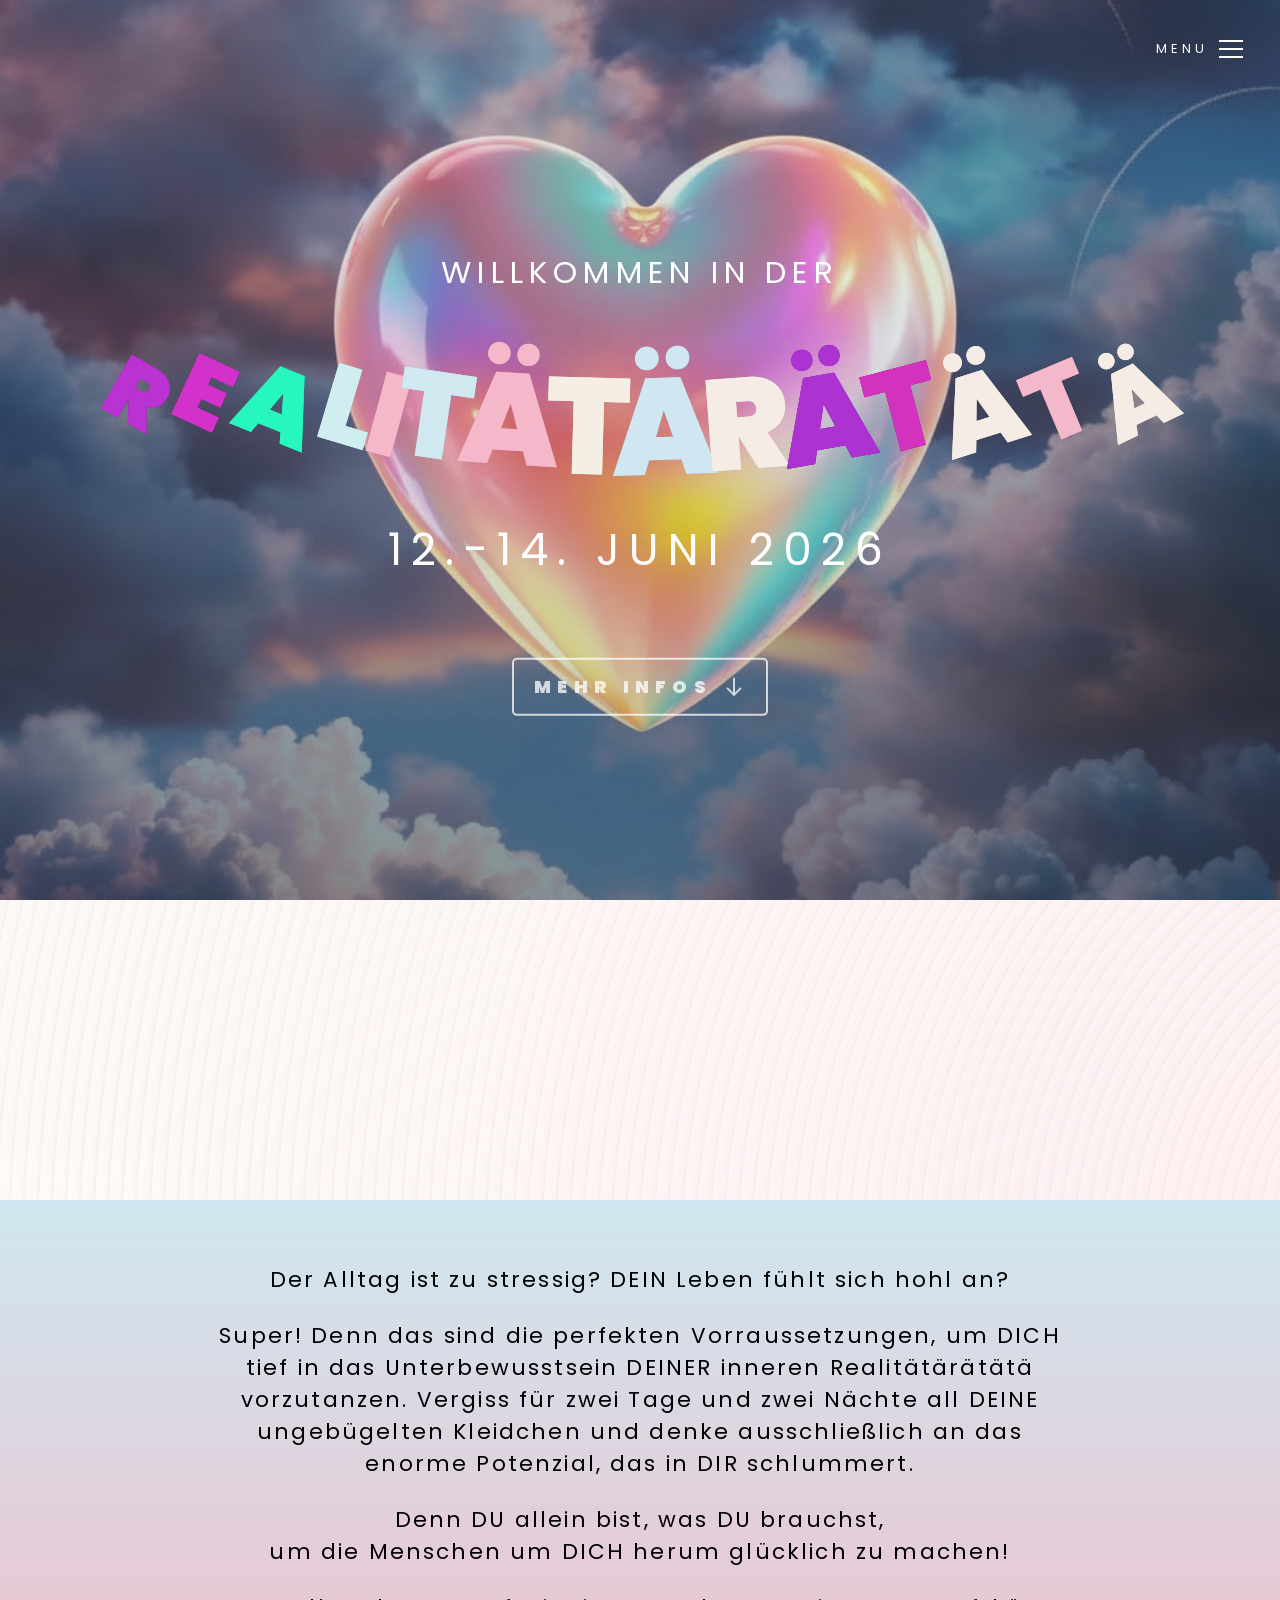
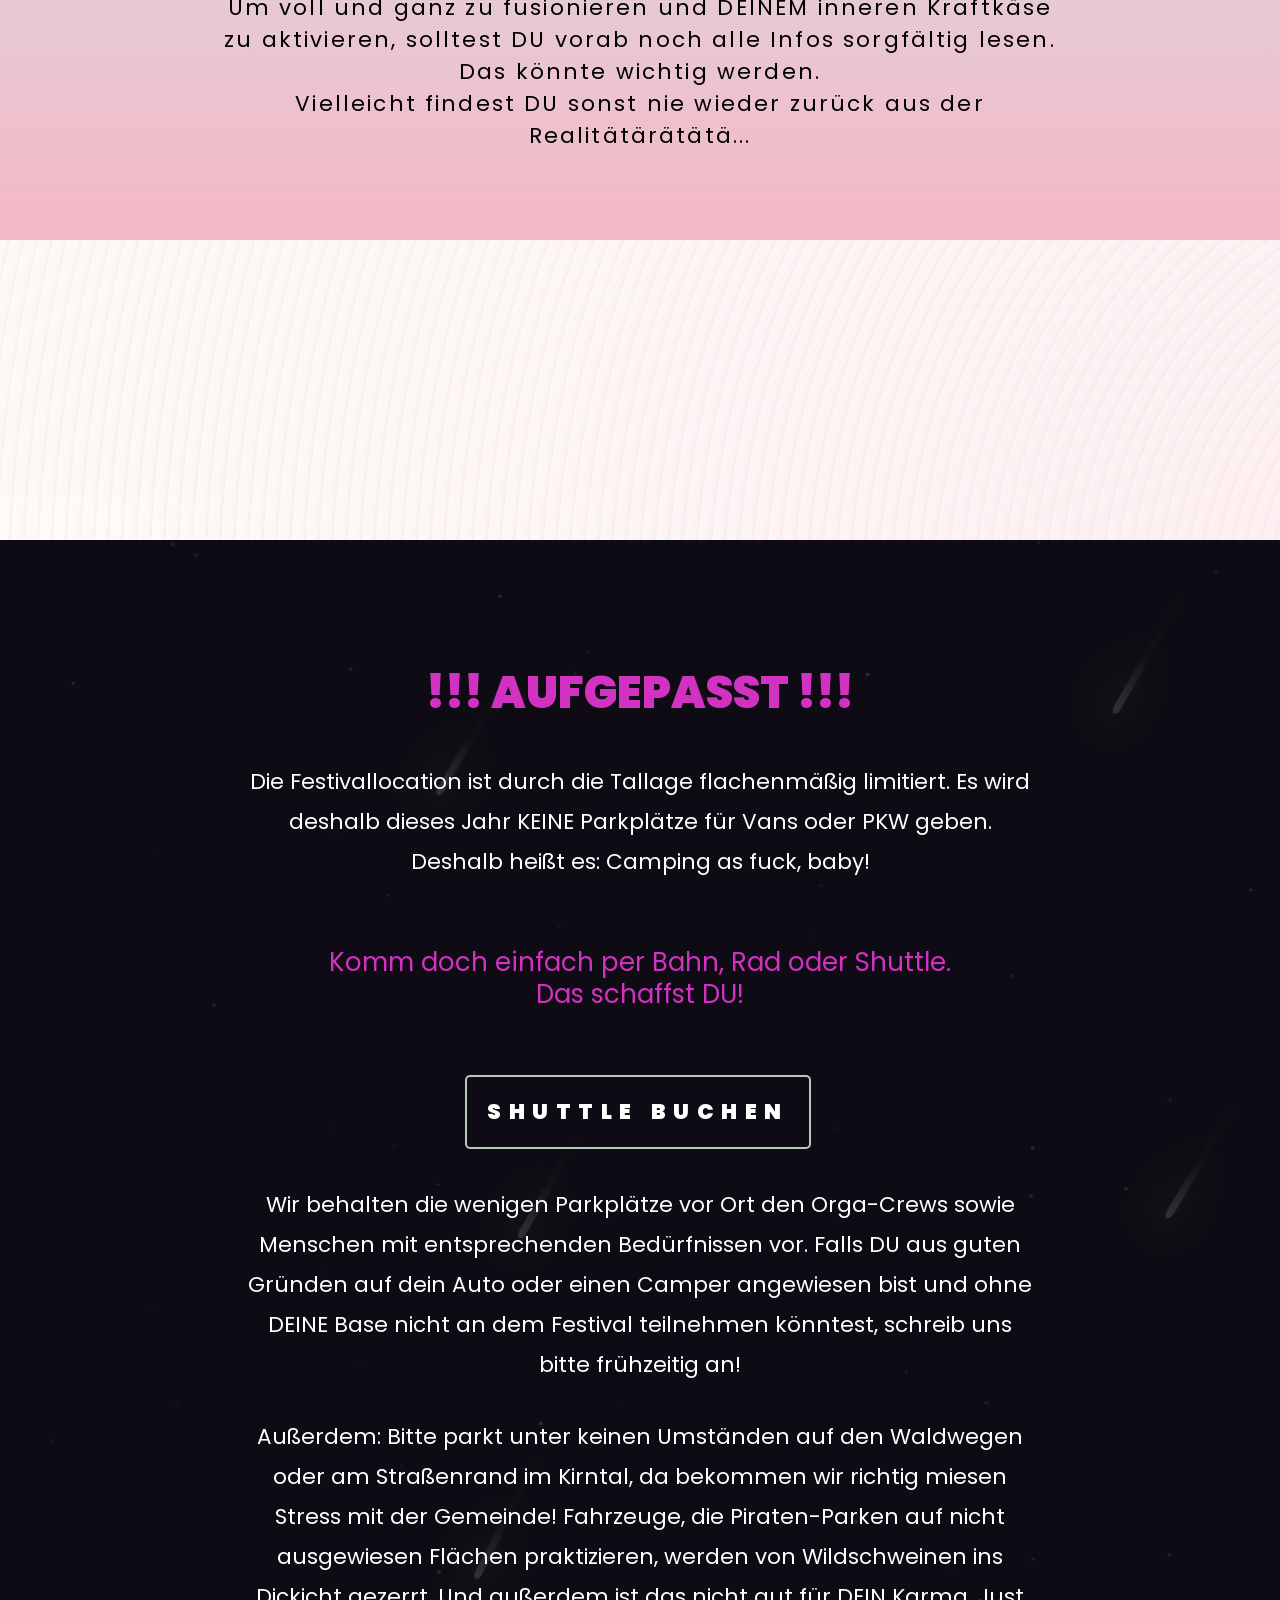
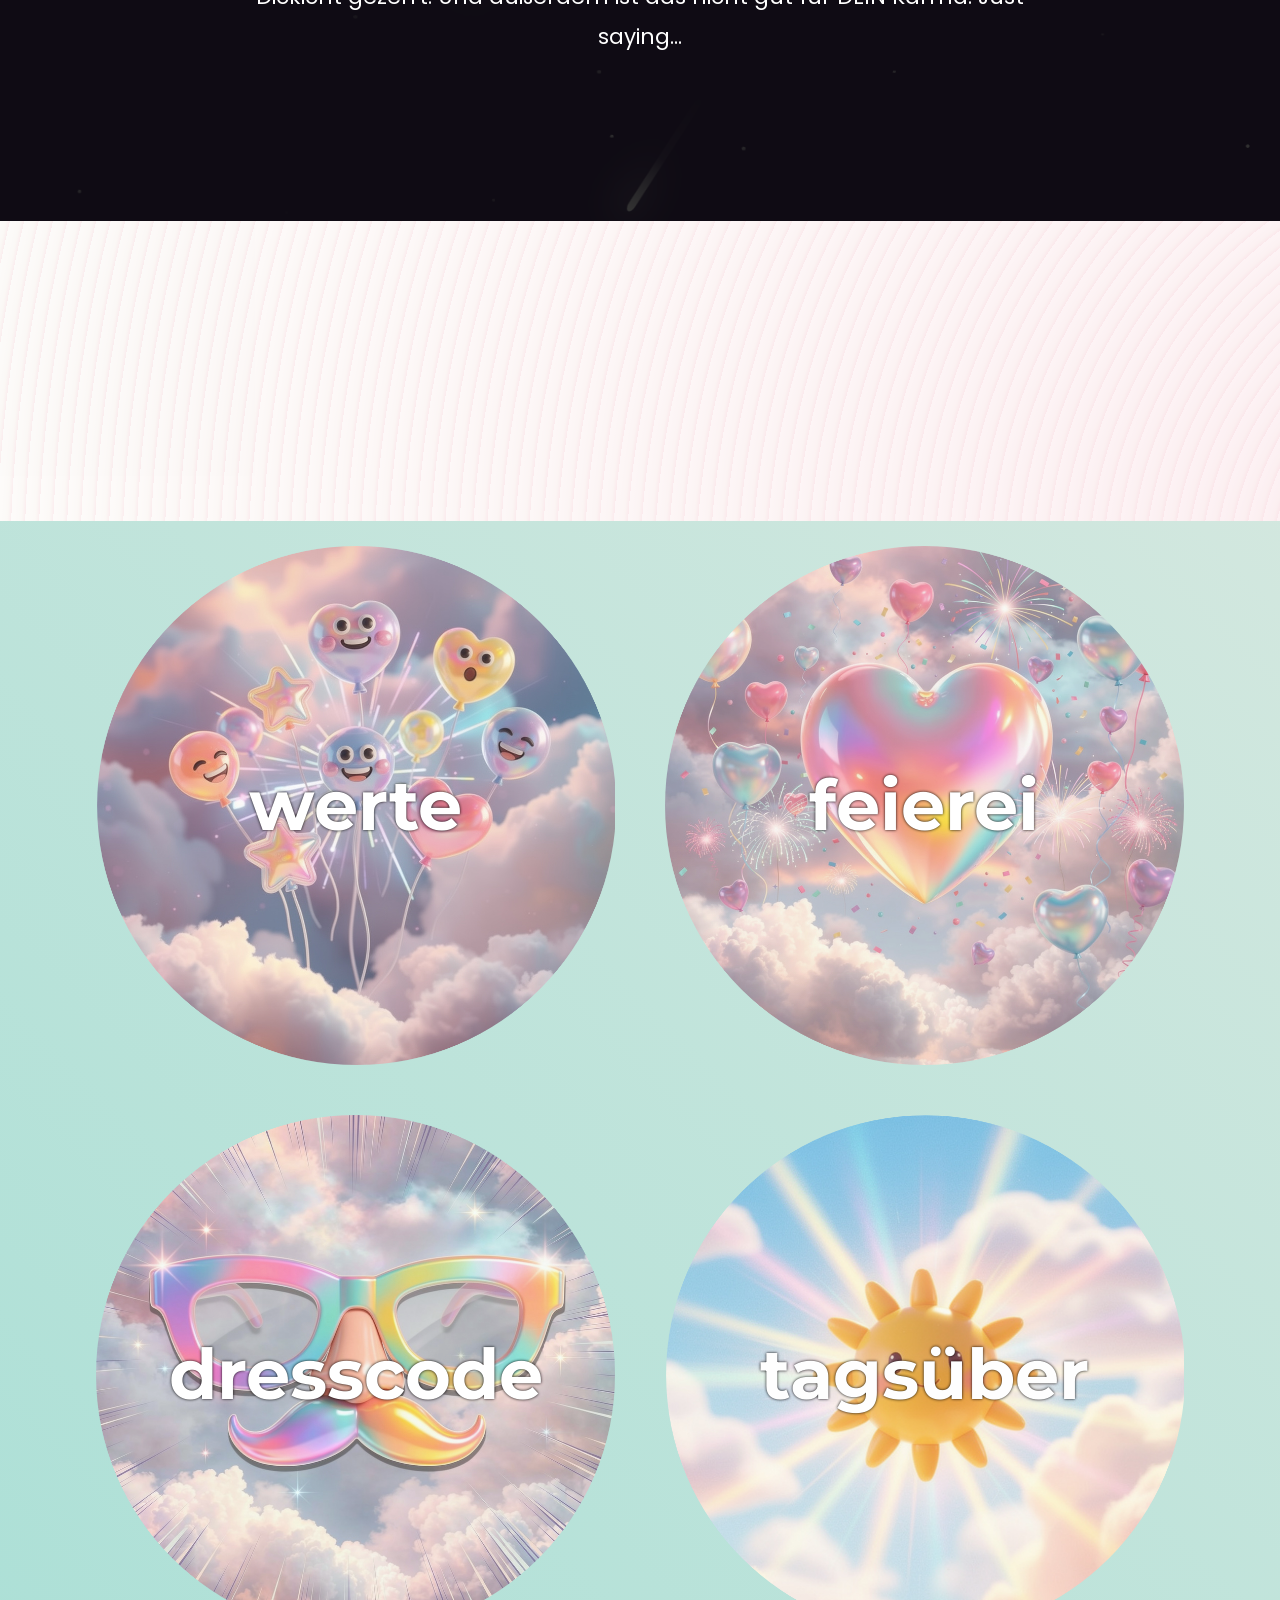
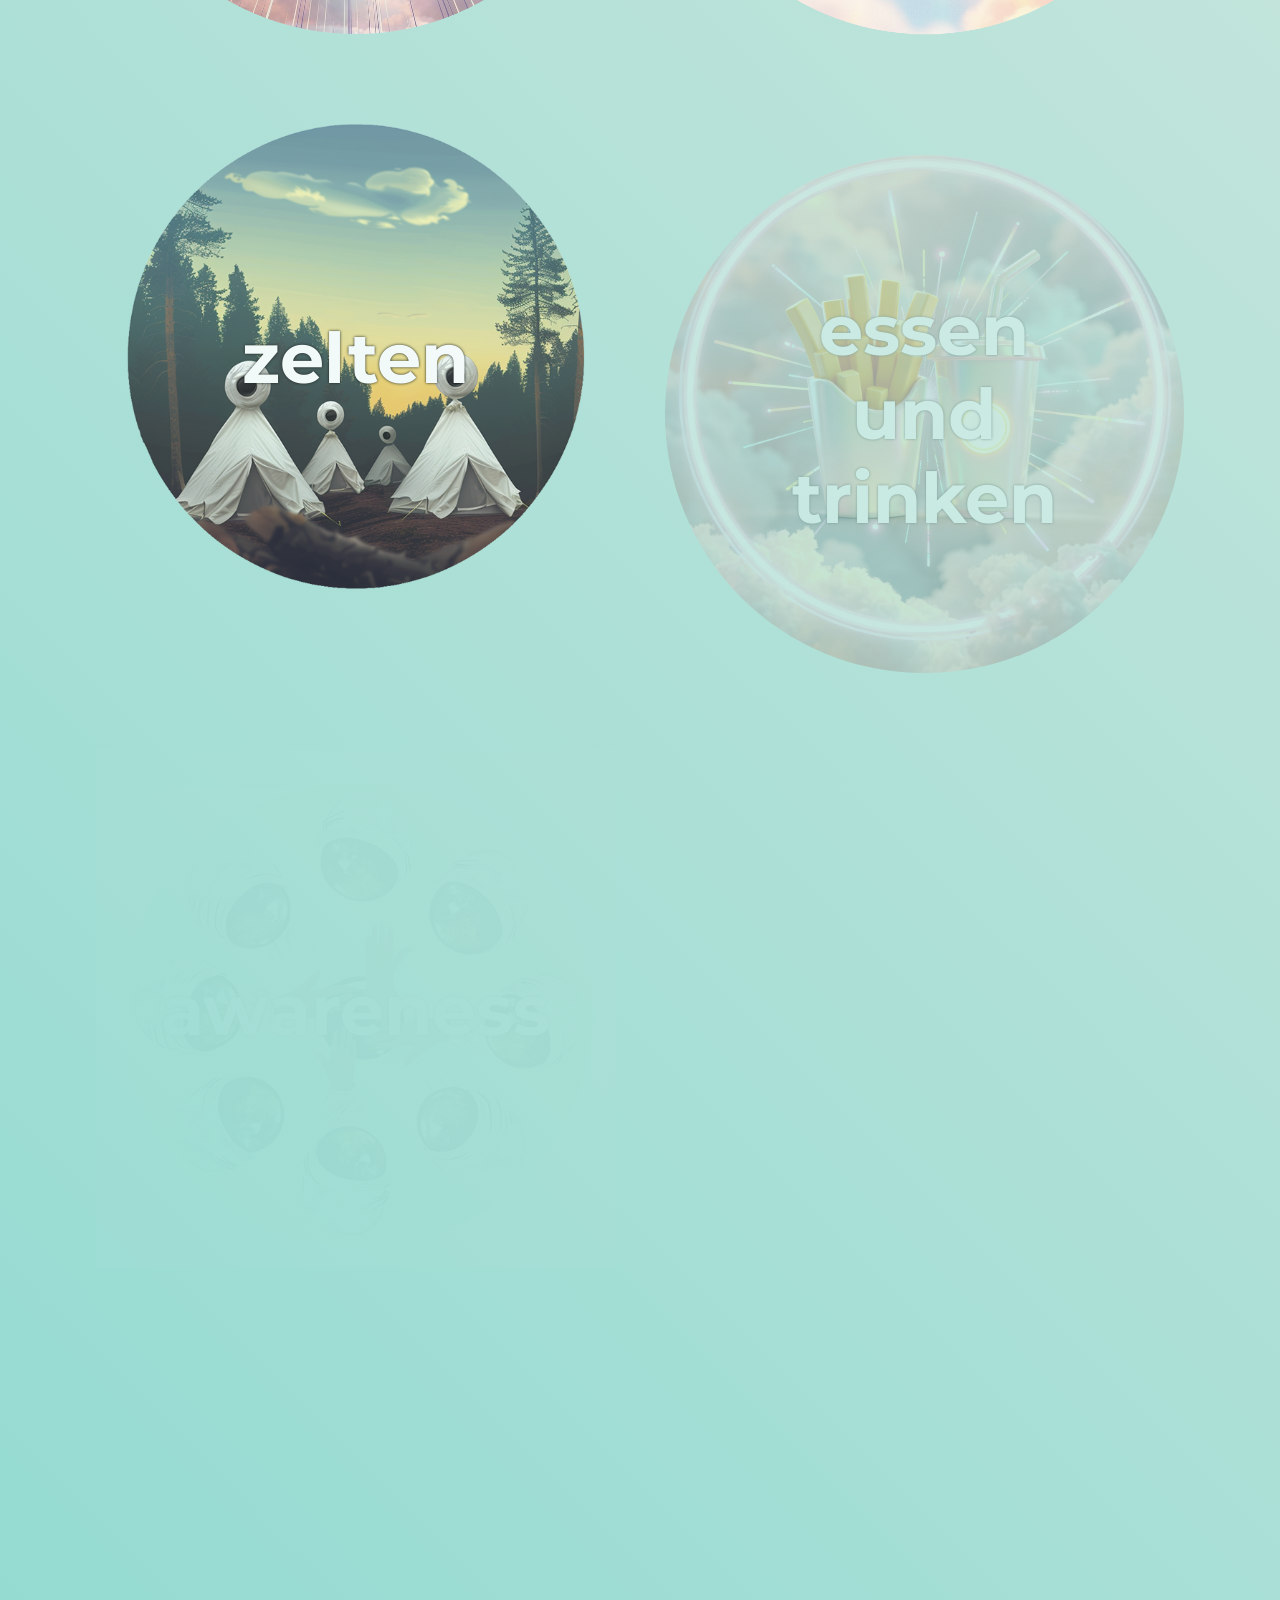
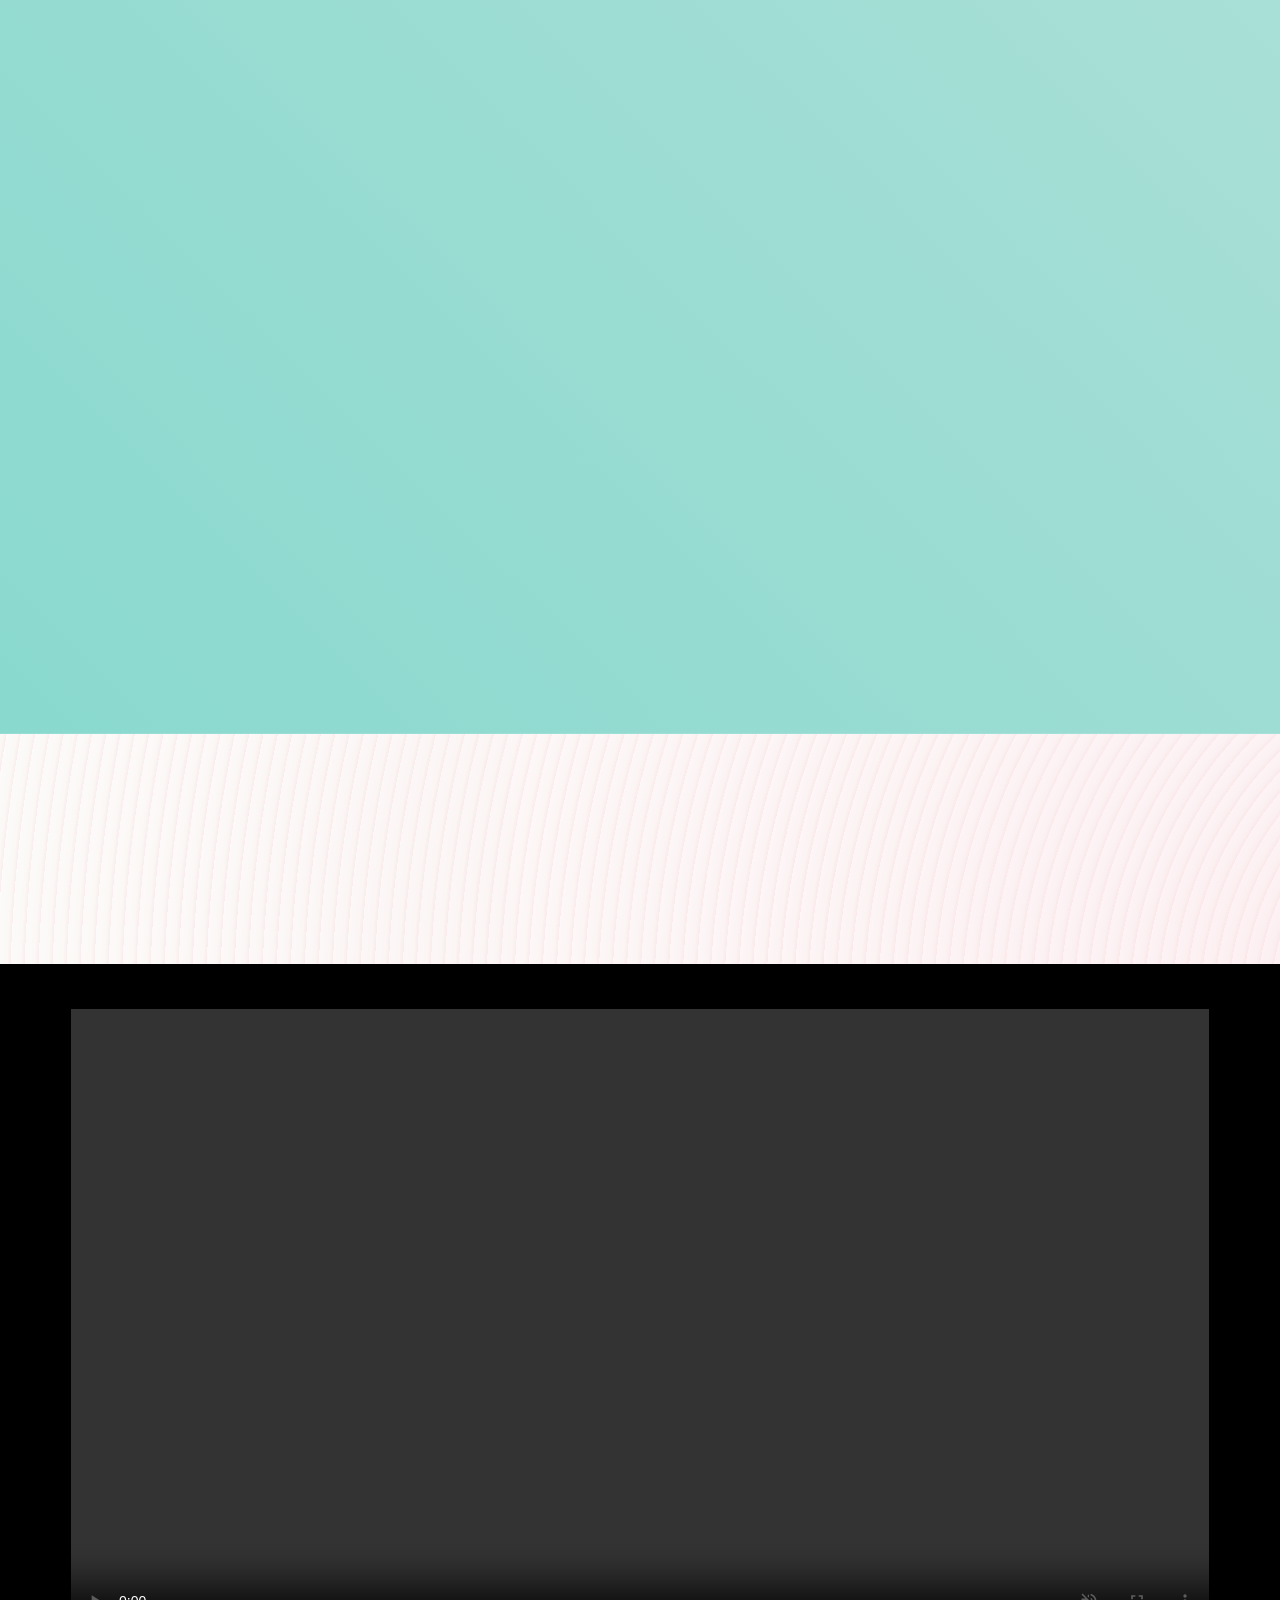
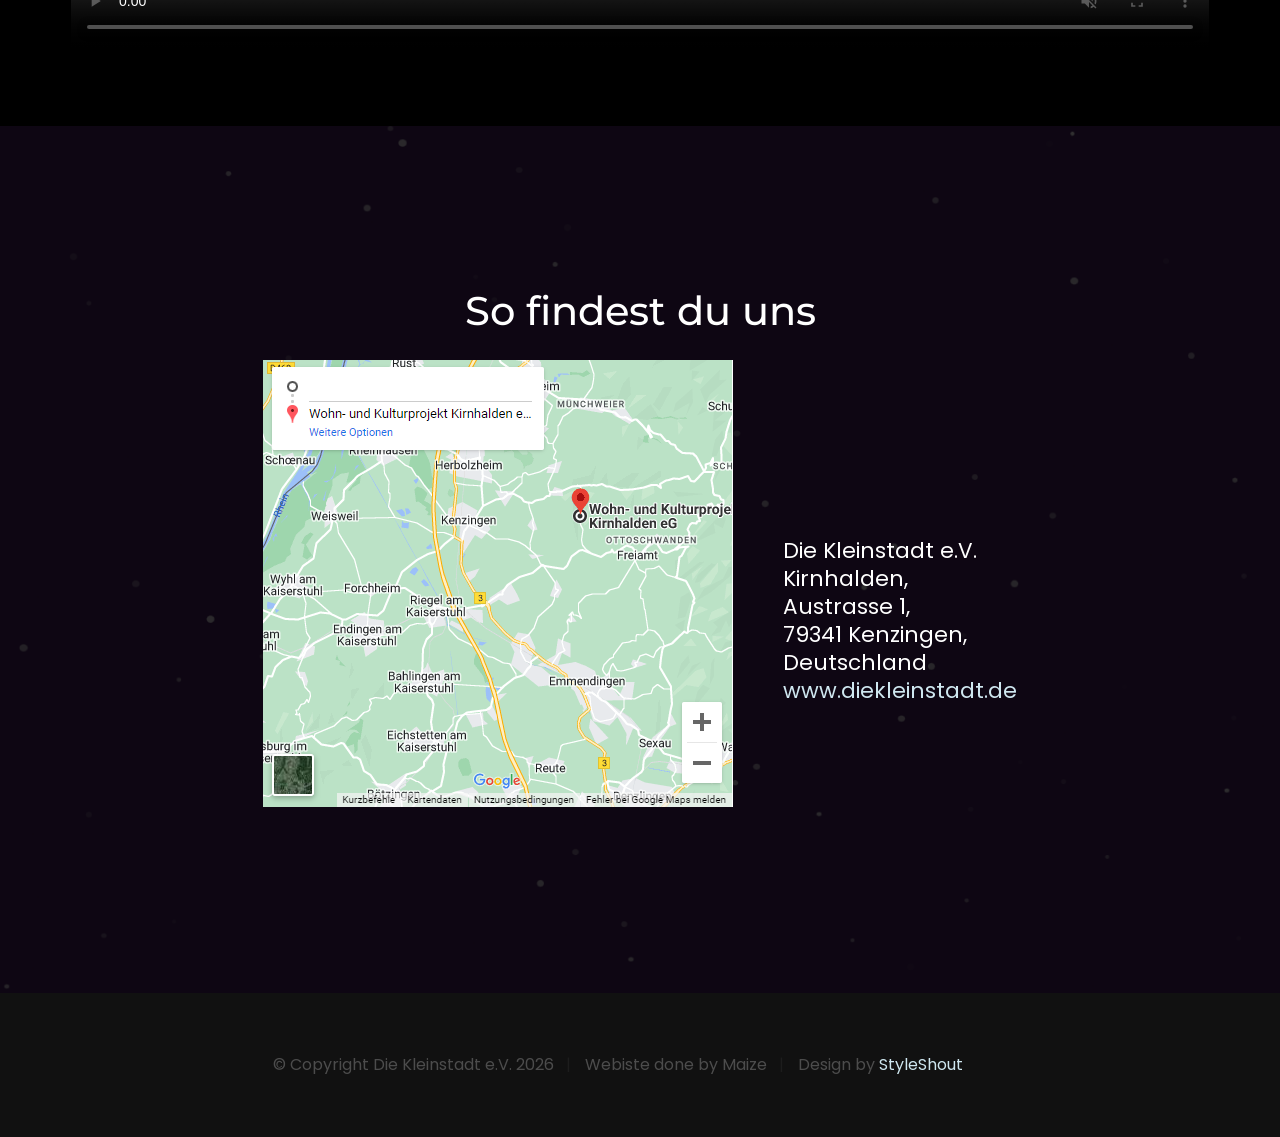
==== index.html @ e3b7ce5f "für philip" ====
<!DOCTYPE html>
<html lang="de" class="no-js">

<head>
    <meta charset="utf-8">
    <meta name="viewport" content="width=device-width, initial-scale=1">
    <title>Realitätärätätä Festival 2026</title>
    <script>
        document.documentElement.classList.remove('no-js');
        document.documentElement.classList.add('js');
    </script>
    <link rel="stylesheet" href="./css/vendor.css">
    <link rel="stylesheet" href="./css/styles.css">
    <link rel="stylesheet" href="./css/styles.xl.css">
    <link rel="icon" type="image/png" sizes="16x16" href="./images/icons/favicon_io/favicon-16x16.png">
    <link rel="icon" type="image/png" sizes="32x32" href="./images/icons/favicon_io/favicon-32x32.png">
    <link rel="manifest" href="site.webmanifest">
</head>

<body id="top">
    <!-- preloader
    ================================================== -->
    <div id="preloader">
        <div id="loader">
        </div>
    </div>

    <!-- page wrap
    ================================================== -->
    <div id="page" class="s-pagewrap">

        <!-- # menu 
        ================================================== -->
        <header class="s-header">
            <a class="s-header__menu-toggle" href="#0" class="">
                <span class="s-header__menu-text">Menu</span>
                <span class="s-header__menu-icon"></span>
            </a>

            <nav class="s-header__nav">
                <div class="s-header__nav__top">
                    <a href="#0" class="s-header__nav-close-btn" title="close"><span>Close</span></a>
                    <h3 className="s-header__nav__title">Realitätärätätä</h3>
                    <h6 className="s-header__nav__dat">12.-14. Juni 2026</h6>
                </div>

                <ul class="s-header__nav-list">
                    <li><a class="link" href="#intro" class="smoothscroll">Start</a></li>
                    <li><a class="link" href="#anfahrt" class="smoothscroll">Anfahrt</a></li>
                    <li><a class="link" href="#infos" class="smoothscroll">Infos</a></li>
                    <li><a class="link" href="#contact" class="smoothscroll">Weg zu uns</a></li>
                </ul>

                <p class="s-header__nav-adress">
                    Die Kleinstadt e.V. <br />
                    Kirnhalden, <br />
                    Austrasse 1, <br />
                    79341 Kenzingen, <br />
                    Deutschland <br />
                    <span class="text-highlight">
                        <a class="link" href="https://www.diekleinstadt.de" target="_blank" class="link">
                            www.diekleinstadt.de
                        </a>
                    </span>
                </p>
            </nav>
        </header>

        <!-- # site-content
        ================================================== -->
        <section id="content" class="s-content">

            <!-- Startseite (hero stage)
            ----------------------------------------------- -->
            <section id="intro" class="s-intro target-section">
                <div class="s-intro__bg rellax" data-rellax-speed="-5"></div>
                <div class="s-intro__godrays"></div>
                <div class="row s-intro__content">
                    <div class="column lg-12 s-intro__content-inner">
                        <h3 class="s-intro__pretitle">
                            Willkommen in der </h3>
                        <!-- <img class="s-intro__title" src="images/headline.png" alt="Homepage"> -->
                        <h1 class="s-intro__title glitch" id="curveText">REALITÄTÄRÄTÄTÄ</h1>

                        <h3 class="s-intro__subtitle">
                            12.-14. Juni 2026
                        </h3>
                        <div class="s-intro__more">
                            <a class="smoothscroll btn btn--stroke s-intro__more-btn" href="#spruch1">
                                <span>mehr Infos</span>
                                <svg xmlns="http://www.w3.org/2000/svg" width="24" height="24" viewBox="0 0 24 24">
                                    <path
                                        d="M21 11H6.414l5.293-5.293-1.414-1.414L2.586 12l7.707 7.707 1.414-1.414L6.414 13H21z">
                                    </path>
                                </svg>
                            </a>
                        </div>
                    </div>
                </div>
            </section>

            <section id="spruch1" class="s-spruch">
                <div class="row s-spruch__content" data-animate-block>
                    <div class="column lg-12">
                        <h2 class="text-spruch" data-animate-el>
                            "Mehr Energie. Mehr Transformation. Mehr <span>du</span>!"</h2>
                    </div>
                </div>
                <div class="s-spruch__bg"></div>
            </section>

            <!-- Intro
            ----------------------------------------------- -->
            <section id="about" class="s-about target-section">
                <div class="row s-about__content" data-animate-block>
                    <div class="column lg-12">
                        <p class="text-pretitle" data-animate-el>
                            Der Alltag ist zu stressig? <span>DEIN</span> Leben fühlt sich hohl an?
                        </p>
                        <p class="text-pretitle" data-animate-el>
                            Super! Denn das sind die
                            perfekten Vorraussetzungen, um <span>DICH</span> tief in das Unterbewusstsein
                            <span>DEINer</span> inneren
                            Realitätärätätä vorzutanzen. Vergiss für zwei Tage und zwei Nächte all <span>DEINe</span>
                            ungebügelten
                            Kleidchen und denke ausschließlich an das enorme Potenzial, das in <span>DIR</span>
                            schlummert.
                        </p>
                        <p class="text-pretitle" data-animate-el>
                            Denn <span>Du</span>
                            allein bist, was <span>DU</span> brauchst, </br>um die Menschen um <span>DICH</span> herum
                            glücklich zu machen!
                        </p>
                        <p class="text-pretitle" data-animate-el>
                            Um voll und ganz zu fusionieren und <span>DEINEM</span> inneren Kraftkäse zu aktivieren,
                            solltest <span>DU</span>
                            vorab noch alle Infos sorgfältig lesen.
                            </br> Das könnte wichtig werden.
                            </br>
                            Vielleicht findest <span>Du</span> sonst nie wieder zurück aus der Realitätärätätä...
                        </p>
                    </div>
                </div>
            </section>

            <section id="spruch2" class="s-spruch">
                <div class="row s-spruch__content" data-animate-block>
                    <div class="column lg-12">
                        <h2 class="text-spruch" data-animate-el>
                            "Höre auf <span>deine</span> äußere Stimme! Folge ihrem Rat!"</h2>
                    </div>
                </div>
                <div class="s-spruch__bg"></div>
            </section>

            <!-- Anfahrt
            ----------------------------------------------- -->
            <section id="anfahrt" class="s-portfolio">
                <div class="s-portfolio__header">
                    <div class="row narrow section-header section-header--dark has-bottom-sep">
                        <div class="column lg-12">
                            <div class="anfahrt lead">
                                <h2>
                                    !!! Aufgepasst !!!
                                </h2>
                                <p>
                                    Die Festivallocation ist durch die Tallage flachenmäßig limitiert. Es wird deshalb
                                    dieses Jahr KEINE Parkplätze für Vans oder PKW geben. Deshalb heißt es: Camping as
                                    fuck, baby!
                                </p>
                                <h4>Komm doch einfach per Bahn, Rad oder Shuttle. </br>Das schaffst <span>du</span>!
                                </h4>
                                <div class="anfahrt__buttons">
                                    <a class="btn btn--stroke" href="https://pretix.eu/diekleinstadt/festival2026/"
                                        target="_blank">
                                        Shuttle buchen
                                    </a>
                                </div>

                                <p>
                                    Wir behalten die wenigen Parkplätze vor Ort den Orga-Crews sowie
                                    Menschen mit entsprechenden Bedürfnissen vor. Falls <span>du</span> aus guten
                                    Gründen auf
                                    dein Auto oder einen Camper angewiesen bist und ohne <span>deine</span> Base nicht
                                    an dem
                                    Festival teilnehmen könntest, schreib uns bitte frühzeitig an!
                                </p>

                                <p>
                                    Außerdem: Bitte parkt unter keinen Umständen auf den Waldwegen oder am Straßenrand
                                    im
                                    Kirntal, da bekommen wir
                                    richtig miesen Stress mit der Gemeinde!
                                    Fahrzeuge, die Piraten-Parken auf nicht ausgewiesen Flächen praktizieren,
                                    werden von Wildschweinen ins Dickicht gezerrt. Und außerdem ist das nicht gut für
                                    <span>dein</span> Karma. Just saying...
                                </p>

                            </div>
                        </div>
                    </div>
                </div>

                <section id="spruch3" class="s-spruch">
                    <div id="infos"></div> <!-- for menu -->
                    <div class="row s-spruch__content" data-animate-block>
                        <div class="column lg-12">
                            <h2 class="text-spruch" data-animate-el>
                                "Triff einfach die richtigen Entscheidungen. Vermeide falsche Entscheidungen!"
                            </h2>
                        </div>
                    </div>
                </section>

                <!-- Info-Circles
            ----------------------------------------------- -->
                <div class="row s-portfolio__content" data-animate-block>
                    <div class="column lg-12">
                        <div class="folio-list bricks">

                            <!-- Werte ----------->
                            <div class="brick folio-item" data-animate-el>
                                <div class="folio-item__thumb first-info">
                                    <div class="clickme">
                                        <img src="images/click me.png" alt="">
                                    </div>
                                    <a class="folio-item__thumb-link" data-size="1050x700">
                                        <img src="images/festival.png">
                                    </a>
                                </div>
                                <div class="folio-item__info">
                                    <div class="folio-item__cat">
                                        Werte
                                    </div>
                                    <h4 class="folio-item__title">
                                        Die Realitätärätätä befindet auf dem Gelände des Wohn- und Kulturprojekts
                                        Kirnhalden und
                                        wird von dem gemeinnützigen Verein "Kulturkiste Kirnhalden" gehostet. Alles also
                                        fein unkomerziell und
                                        einfach, weil es Menschen gibt, die Bock drauf haben! Die Floors werden von SAU
                                        GEILEN Kollektiven aus der freiburger+ Partybubble aufgebaut und bespielt. So
                                        entsteht eine fluffige Fusion verschiedener Kollektive, der Orga-Crew vor Ort
                                        und Ihnen, sehr geehrte Hamen und Derren! Alle sollen hier eine gute Zeit haben
                                        können, deshalb seid ihr genauso gefragt, wie die über 100 kreativen Köpfe, die
                                        diese mind-blowing Experience seit Monaten organisiert haben!

                                        Das heißt vor allem:
                                        *Jegliche nervige Diskriminierungs-Scheiße wie Sexismus, Rassismus, Faschismus,
                                        Queerfeindlichkeit und Ableismus haben auf dem Gelände nix verloren! Falls sie
                                        sich doch auf dem Festival rumtreibt wird sie von uns ohne Diskussion aus dem
                                        Kirntal befördert! Punkt.
                                        *Bitte geht liebevoll miteinander UND mit dem Ort, an dem ihr euch befindet, um.
                                        Vergesst nicht, dass Kirnhalden auch das Zuhause von vielen Menschen ist. Das
                                        Wohn- und Kulturprojekt steckt unfassbar viel Mühe und Input in die Pflege und
                                        Verwaltung der Gebäude und das Gelände. Bitte respektiert diese Privatsphäre
                                        entsprechend!
                                        *Drogen?
                                    </h4>
                                </div>
                            </div>

                            <!-- Feierei ----------->
                            <div class="brick folio-item" data-animate-el>
                                <div class="folio-item__thumb">
                                    <a class="folio-item__thumb-link" data-size="1050x700">
                                        <img src="images/fete.png" alt="">
                                    </a>
                                </div>
                                <div class="folio-item__info">
                                    <div class="folio-item__cat">
                                        Feierei
                                    </div>
                                    <h4 class="folio-item__title">
                                        Auf drei Floors wird es auch diese Jahr wieder viel wummernden elektronischen
                                        Sound in verschiedenen Nuancen
                                        geben. Außerdem gibt es eine fette Live Bühne mit grandiosen Artist, die ihr
                                        hier mit Sicherheit noch nie erlebt habt.

                                        Ein paar Tage vor dem Festival stellen wir euch hier das Lineup online.
                                        Screenshot empfehlenswert! Dann wisst ihr ganz
                                        genau, wann ihr wo richtig seid. Ob beim traditionellen Lindy Hop Workshop mit
                                        anschließendem Swing-Set, bei nem deftigen Techno-Geballer im Pavillon oder
                                        Outdoor bei live Fem-Traaaaaaaap!

                                        Und weil Highperforming bei uns großgeschrieben wird, gibt es selbstverständlich
                                        noch ein paar kleine hidden Floors und Knutsch-Ecken. Aber das ist next Level
                                        experience. Schau einfach, was dein Herz in diesem Moment sagt und lass dich von
                                        deinem Inneren Bass leiten...

                                        Unsere Floors spielen nachts bis 4:44 Uhr. Danach dürfen die Füchse und Hühner
                                        schlafen.
                                        Um dann am nächsten Tag wieder weiter zu feiern, gemütlich in der Sonne zu
                                        liegen oder selbst auf die Open Stage zu hüpfen?</h4>
                                </div>
                            </div>

                            <!-- Dresscode ----------->
                            <div class="brick folio-item" data-animate-el>
                                <div class="folio-item__thumb">
                                    <a class="folio-item__thumb-link" data-size="1050x700">
                                        <img src="images/clothing.png" alt="">
                                    </a>
                                </div>
                                <div class="folio-item__info">
                                    <div class="folio-item__cat">
                                        Dresscode
                                    </div>
                                    <h4 class="folio-item__title">
                                        Natürlich gilt es, sich besonders heraus zu putzen, um nicht nur innerlich
                                        sondern auch äußerlich zu leuchten.
                                        Wirf dich dabei bitte in deine treuesten Schrankschätze: Kleidung, die du schon
                                        besitzt und
                                        für die du nie den passenden Anlass findest. Wir wollen sie, genau so ehrlich
                                        wie dich!
                                        Egal ob Brautkleid deiner Mutter oder der erste Badeanzug mit dem Seepferdchen
                                        Abzeichen. Führe sie aus!
                                        Dresscode findet in den Nächten seine Höhepunkte, darf aber auch tagsüber
                                        ausgelebt werden
                                        und falls das gar nicht dein Ding ist, dann tue einfach so, als sei dein Outfit
                                        was Besonders.
                                        Hauptsache, du bist die beste Version deiner Selbst.
                                    </h4>
                                </div>
                            </div>

                            <!-- Tagsüber ----------->
                            <div class="brick folio-item" data-animate-el>
                                <div class="folio-item__thumb">
                                    <a class="folio-item__thumb-link" data-size="1050x700">
                                        <img src="images/daytime.png" alt="">
                                    </a>
                                </div>
                                <div class="folio-item__info">
                                    <div class="folio-item__cat">
                                        Tagsüber
                                    </div>
                                    <h4 class="folio-item__title">
                                        Nachdem du hoffentlich dein morgendliches 5-Minuten-Journaling bezüglich deiner
                                        Darm-Flora, dein Matcha-Haarspitzen-Treatment sowie deine Aszendenten-Mediation
                                        durchgeführt hast, kannst du dich zu einer der vielen Tagsüber-Aktivitäten dazu
                                        gesellen.
                                        In den Wäldern um Kirnhalden lässt es sich hervorragend flanieren, im Innenhof
                                        Kaffee oral
                                        oder direkt intervenös einnehmen oder du gehst straight wieder auf den Outdoor
                                        Floor oder zur Live-Stage.
                                        Wer mehr möchte kann morgens beim Yoga mitmachen (ohne Ironie!), im Zirkuszelte
                                        Workshops besuchen oder einfach selbst was Kleines initiieren.

                                        Das Programm für die Workshops findest du kurz vor dem Festival hier oder vor
                                        Ort auf dem Shedul.
                                        Awaken your inner self!
                                    </h4>
                                </div>
                            </div>

                            <!-- Zelten ----------->
                            <div class="brick folio-item" data-animate-el>
                                <div class="folio-item__thumb">
                                    <a class="folio-item__thumb-link" data-size="1050x700">
                                        <img src="images/camp.png" alt="">
                                    </a>
                                </div>
                                <div class="folio-item__info">
                                    <div class="folio-item__cat">
                                        Zelten
                                    </div>
                                    <h4 class="folio-item__title">
                                        500 Meter von den Floors entfernt gibt es eine große Wiese für dein
                                        to-go-Zuhause. Bitte
                                        rückt eng zusammen, dann ist auch Platz für alle. Auf der Wiese stehen ein paar
                                        Kompostklos
                                        und Handwasch-Stationen, bitte liebevoll befüllen und daran denken, dass das der
                                        Hotspot
                                        für Krankheiten ist. Es gibt übrigens keine Duschen auf dem Gelände, also frisch
                                        kommen
                                        und dreckig gehen, baby!
                                        Wir können leider keinerlei Spontan-Schlafplätze in den Gebäuden oder Kram, wie
                                        Decken
                                        oder Matratzen, zur Verfügung stellen. Sorgt bitte gut für euch, wir sind im
                                        Outback, gell.
                                        Hier wird es nachts im Juni auch noch Mal ordentlich kalt und feucht werden. Und
                                        bei
                                        Regen.... Joa, dann wird's wild.
                                        Ah, und noch was: Bitte kein offenes Feuer auf der Campingwiese machen!</h4>
                                </div>
                            </div>

                            <!-- Essen und trinken ----------->
                            <div class="brick folio-item" data-animate-el>
                                <div class="folio-item__thumb">
                                    <a class="folio-item__thumb-link" data-size="1050x700">
                                        <img src="images/food.jpg" style="border-radius: 50%;" alt="">
                                    </a>
                                </div>
                                <div class="folio-item__info">
                                    <div class="folio-item__cat">
                                        Essen und Trinken
                                    </div>
                                    <h4 class="folio-item__title">
                                        Knurrende Mägen sind nix für schöne Dancefloors, das stört die Akustik...
                                        Deshalb füllt sie
                                        doch mit was Feinem von den Essensständen. Es gibt Pizza, Pommes und feines von
                                        Aubergenie! Morgens gibt es außerdem frische Backwaren auf die Hand und
                                        knackiges Obst für den personal Glow.
                                        Bringt als Back-up bitte noch Vesperzeug mit, es gibt im Umkreis von 9
                                        Kilometern keine
                                        Läden!
                                        Für Bier, Limos, Schorle und Sekt ist an den Bars gesorgt. Alles zu liebevollen
                                        Preisen, also
                                        kauft gerne an den lokalen Bars. Investiere, du wirst es nicht bereuen!
                                        Tatsächlich haben wir auch den Sekko Sociale da, ihr supportet also nicht nur
                                        euer neues Lieblingsfestival sondern auch ein sinnvolles Aufsteiger*innen
                                        Programm für Menschen, die rechts falsch abgebogen waren... Leitungswasser gibt
                                        es kostenfrei an den gekennzeichneten Auffüllstationen.
                                    </h4>
                                </div>
                            </div>

                            <!-- Awareness ----------->
                            <div class="brick folio-item" data-animate-el>
                                <div class="folio-item__thumb">
                                    <a class="folio-item__thumb-link" data-size="1050x700">
                                        <img src="images/soli.png" alt="">
                                    </a>
                                </div>
                                <div class="folio-item__info">
                                    <div class="folio-item__cat">
                                        Awareness
                                    </div>
                                    <h4 class="folio-item__title">
                                        Auf dem Festival gibt es ein erfahrenes Awareness-Team, einen Awareness-Raum,
                                        Erste-Hilfe-
                                        Sets und einen Info-Stand.
                                        Bitte nutze diese Angebote, wenn du sie brauchst:
                                        Du darfst dich jederzeit an die Menschen in lila Warnweste (Awareness), die
                                        Hauptorga (Haikappi) oder den Infostand wenden!

                                    </h4>
                                    <h4 class="folio-item__title">
                                        Falls du vorab noch Infos brauchst, um dein Ticket buchen zu können, dann <a
                                            class="link" href="mailto:party@kirnhalden.de">schreib uns gerne direkt
                                            an!</a>
                                    </h4>
                                </div>
                            </div>

                            <!-- Barrieren ----------->
                            <div class="brick folio-item" data-animate-el>
                                <div class="folio-item__thumb">
                                    <a class="folio-item__thumb-link" data-size="1050x700">
                                        <img src="images/accessability.png" alt="">
                                    </a>
                                </div>
                                <div class="folio-item__info">
                                    <div class="folio-item__cat">
                                        Barrieren
                                    </div>
                                    <h4 class="folio-item__title">
                                        Zwei der drei großen Floors, die Live-Bühne, die Toiletten und der Innenhof sind
                                        barrierefrei und z.B. mit Rolli gut zu erreichen. Allerdings können wir die
                                        Barrierefreiheit nicht auf dem gesamten
                                        Gelände sicherstellen. Auf Nachfrage stellen wir gerne einen gut zu erreichenden
                                        Stellplatz
                                        für deine PKW oder Camper bereit. Schreib uns diesbezüglich aber frühzeitig an!
                                        Auch beantworten wir dir gerne alle weiteren Fragen zu Barrieren und versuchen
                                        deinen Bedürfnisse durch Beeinträchtigungen oder Neurodiversitäten gerecht zu
                                        werden.
                                        Wir wollen es gerne möglich machen, dass du kommen kannst. Lass uns zusammen
                                        schauen,
                                        wie es umsetzbar ist!
                                    </h4>
                                </div>
                            </div>

                            <!-- Kleine Wesen ----------->
                            <div class="brick folio-item" data-animate-el>
                                <div class="folio-item__thumb">
                                    <a class="folio-item__thumb-link" data-size="1050x700">
                                        <img src="images/unicorn.jpg" style="border-radius: 50%;" alt="">
                                    </a>
                                </div>
                                <div class="folio-item__info">
                                    <div class="folio-item__cat">
                                        Kleine Wesen
                                    </div>
                                    <h4 class="folio-item__title">
                                        Auch wenn Axolotl die exzellentesten Freunde sind: Die Realitätärätätä wird kein
                                        kind- und
                                        tiergerechter Ort sein. Falls es sich für euch nicht anders organisieren lässt,
                                        tragt ihr während der Veranstaltung die alleinige Verantwortung für das
                                        Wohlbefinden der Kleinen.
                                        Wir erschaffen keine expliziten Räume oder Programmpunkte für Kinder, außerdem
                                        gibt es
                                        einen ungeschützten Bachlauf und andere Gefahrenstellen auf dem Gelände. Hunde
                                        sind bitte
                                        an der Leine zu führen. Hundekot unbedingt einsammeln, thanks!
                                        Und weil wir es selbst blöde finden, dass hier nicht alle zusammen feiern
                                        werden, gibt es 2027 dann statt der Realitätärätätä wieder das
                                        familienfreundliche Kultursommerfest in Kirnhalden!
                                    </h4>
                                </div>
                            </div>

                            <!-- Handy & WLAN ----------->
                            <div class="brick folio-item" data-animate-el>
                                <div class="folio-item__thumb">
                                    <a class="folio-item__thumb-link" data-size="1050x700">
                                        <img src="images/smartphone.png" alt="">
                                    </a>
                                </div>
                                <div class="folio-item__info">
                                    <div class="folio-item__cat">
                                        Handy und W-Lan
                                    </div>
                                    <h4 class="folio-item__title">
                                        Im Kirntal ist der Handyempfang bescheiden bis gar nicht vorhanden. Es gibt ein
                                        offenes W-Lan, bitte aber nur wenn unbedingt notwendig nutzen, ist sonst sofort
                                        überlastet und schluckt Kapazitäten, die wir auch für Orga benötigen.
                                        Deshalb: Line-Ups und Maps vorab screenshooten :)
                                        Für Notfälle gibt es einen Festnetzanschluss!
                                    </h4>
                                </div>
                            </div>

                            <!-- Tickets ----------->
                            <div class="brick folio-item" data-animate-el>
                                <div class="folio-item__thumb">
                                    <a class="folio-item__thumb-link" data-size="1050x700">
                                        <img src="images/normal.png" alt="">
                                    </a>
                                </div>
                                <div class="folio-item__info">
                                    <div class="folio-item__cat">
                                        Tickets
                                    </div>
                                    <h4 class="folio-item__title">
                                        Nur mit Ticket wird es Realitätärätätä!
                                        Soll heißen, dass es keine Abendkasse gibt und auch ansonsten die traurige
                                        Botschaft lautet: Für dieses Jahr sind alle Tickets vergeben!

                                        Außer du lebst frei nach dem Motto: Be a hero, be a Abbauer*in!
                                        Da erhältst du, außer Schlafmangel und viel Anerkennung, noch eines der letzten
                                        UND zudem kostenfreie Eintritt in die Realitätärätätä.

                                        Du hast noch kein Shuttle-Ticket?
                                        Dann hopp hopp, JETZT ZUGREIFEN! Denn auch hier gilt: Kein Ticket, kein Platz im
                                        Bus, kein super bequemes Anreisen!

                                        Shuttletickets Link
                                        Abbauticket Link
                                    </h4>
                                </div>
                            </div>

                        </div>
                    </div>
                </div>
            </section>

            <section id="spruch4" class="s-spruch">
                <div class="row s-spruch__content" data-animate-block>
                    <div class="column lg-12">
                        <h2 class="text-spruch" data-animate-el>
                            "Shift happens – bist <span>du</span> bereit?""
                        </h2>
                    </div>
                </div>
            </section>

            <section id="video" class="s-video">
                <div class="row s-video__content" data-animate-block>
                    <div class="column lg-12">
                        <div class="video-container">
                            <video controls autoplay loop muted>
                                <source src="./video/Festival.mov" type="video/mp4">
                                Your browser does not support the video tag.
                            </video>
                        </div>
                    </div>
                </div>
            </section>

            <!-- contact
            ----------------------------------------------- -->
            <section id="contact" class="s-contact target-section">
                <div class="row section-header section-header--dark">
                    <div class="column lg-12">
                        <h3 class="text-display-title">So findest du uns</h3>
                        <div class="map-container">
                            <a href="https://www.google.de/maps/place/Wohn-+und+Kulturprojekt+Kirnhalden+eG/@48.1970901,7.8439559,17z/data=!3m1!4b1!4m6!3m5!1s0x47912567e589207f:0xa04bb3409386e6e0!8m2!3d48.1970866!4d7.8465308!16s%2Fg%2F11s51s9f1f?entry=ttu"
                                target="_blank" class="map-link">
                                <img src="images/maps.PNG" alt="Karte" class="map-image">
                            </a>
                            <h5 class="map-address">
                                Die Kleinstadt e.V. <br />
                                Kirnhalden, <br />
                                Austrasse 1, <br />
                                79341 Kenzingen, <br />
                                Deutschland <br />
                                <a href="https://www.diekleinstadt.de" target="_blank" class="link">
                                    www.diekleinstadt.de
                                </a>
                            </h5>
                        </div>
                    </div>
                </div>
            </section>
        </section>



        <!-- footer
        ================================================== -->
        <footer id="colophon" class="s-footer">
            <div class="row">
                <div class="column lg-12 ss-copyright">
                    <span>© Copyright Die Kleinstadt e.V. 2026</span>
                    <span>Webiste done by Maize</span>
                    <span>Design by <a class="link" href="https://www.styleshout.com/">StyleShout</a></span>
                </div>
            </div>

            <div class="ss-go-top">
                <a class="smoothscroll" title="Back to Top" href="#top">
                    <svg xmlns="http://www.w3.org/2000/svg" width="24" height="24" viewBox="0 0 24 24"
                        style="fill: rgba(0, 0, 0, 1);transform: ;msFilter:;">
                        <path d="M6 4h12v2H6zm5 10v6h2v-6h5l-6-6-6 6z"></path>
                    </svg>
                </a>
            </div>
        </footer>

    </div>

    <!-- Java Script
    ================================================== -->
    <script src="js/plugins.js"></script>
    <script src="js/main.js"></script>

</body>

</html>
---- css/vendor.css ----
/* ===================================================================
 * Infinity Third-party Stylesheets
 * Template Ver. 2.0.0
 * 12-17-2021
 * -------------------------------------------------------------------
 *
 * TOC:
 * # PrismJS 
 * # Swiper
 * # PhotoSwipe main CSS
 * # PhotoSwipe Skin
 *
 * ------------------------------------------------------------------- */

/* ===================================================================
 * # PrismJS 1.20.0
 *   https://prismjs.com/download.html#themes=prism-tomorrow&languages=markup+css+clike+javascript+markup-templating+php
 *   
 *   prism.js tomorrow night eighties for JavaScript, CoffeeScript, CSS and HTML
 *   Based on https://github.com/chriskempson/tomorrow-theme
 *   @author Rose Pritchard
 * ------------------------------------------------------------------- */
code[class*="language-"],
pre[class*="language-"] {
    color           : #ccc;
    background      : none;
    font-family     : var(--font-mono);
    font-size       : calc(var(--text-size) * 0.9444);
    text-align      : left;
    white-space     : pre;
    word-spacing    : normal;
    word-break      : normal;
    word-wrap       : normal;
    line-height     : var(--vspace-1);
    -moz-tab-size   : 4;
    -o-tab-size     : 4;
    tab-size        : 4;
    -webkit-hyphens : none;
    -moz-hyphens    : none;
    -ms-hyphens     : none;
    hyphens         : none;
}

/* Code blocks */
pre[class*="language-"] {
    padding  : var(--vspace-0_5) 0 var(--vspace-1);
    margin   : 0;
    overflow : auto;
}

:not(pre)>code[class*="language-"],
pre[class*="language-"] {
    background : #2d2d2d;
}

/* Inline code */
:not(pre)>code[class*="language-"] {
    padding     : .1em;
    white-space : normal;
}

.token.comment,
.token.block-comment,
.token.prolog,
.token.doctype,
.token.cdata {
    color : #999;
}

.token.punctuation {
    color : #ccc;
}

.token.tag,
.token.attr-name,
.token.namespace,
.token.deleted {
    color : #e2777a;
}

.token.function-name {
    color : #6196cc;
}

.token.boolean,
.token.number,
.token.function {
    color : #f08d49;
}

.token.property,
.token.class-name,
.token.constant,
.token.symbol {
    color : #f8c555;
}

.token.selector,
.token.important,
.token.atrule,
.token.keyword,
.token.builtin {
    color : #cc99cd;
}

.token.string,
.token.char,
.token.attr-value,
.token.regex,
.token.variable {
    color : #7ec699;
}

.token.operator,
.token.entity,
.token.url {
    color : #67cdcc;
}

.token.important,
.token.bold {
    font-weight : bold;
}

.token.italic {
    font-style : italic;
}

.token.entity {
    cursor : help;
}

.token.inserted {
    color : green;
}


/* ===================================================================
 * # Swiper 6.4.5
 *   Most modern mobile touch slider and framework with hardware accelerated transitions
 *   https://swiperjs.com
 *
 *   Copyright 2014-2020 Vladimir Kharlampidi
 *
 *   Released under the MIT License
 *
 *   Released on: December 18, 2020
 * ------------------------------------------------------------------- */
@font-face {
    font-family : "swiper-icons";
    src         : url("data:application/font-woff;charset=utf-8;base64, [base64]//wADZ2x5ZgAAAywAAADMAAAD2MHtryVoZWFkAAABbAAAADAAAAA2E2+eoWhoZWEAAAGcAAAAHwAAACQC9gDzaG10eAAAAigAAAAZAAAArgJkABFsb2NhAAAC0AAAAFoAAABaFQAUGG1heHAAAAG8AAAAHwAAACAAcABAbmFtZQAAA/gAAAE5AAACXvFdBwlwb3N0AAAFNAAAAGIAAACE5s74hXjaY2BkYGAAYpf5Hu/j+W2+MnAzMYDAzaX6QjD6/4//Bxj5GA8AuRwMYGkAPywL13jaY2BkYGA88P8Agx4j+/8fQDYfA1AEBWgDAIB2BOoAeNpjYGRgYNBh4GdgYgABEMnIABJzYNADCQAACWgAsQB42mNgYfzCOIGBlYGB0YcxjYGBwR1Kf2WQZGhhYGBiYGVmgAFGBiQQkOaawtDAoMBQxXjg/wEGPcYDDA4wNUA2CCgwsAAAO4EL6gAAeNpj2M0gyAACqxgGNWBkZ2D4/wMA+xkDdgAAAHjaY2BgYGaAYBkGRgYQiAHyGMF8FgYHIM3DwMHABGQrMOgyWDLEM1T9/w8UBfEMgLzE////P/5//f/V/xv+r4eaAAeMbAxwIUYmIMHEgKYAYjUcsDAwsLKxc3BycfPw8jEQA/[base64]/uznmfPFBNODM2K7MTQ45YEAZqGP81AmGGcF3iPqOop0r1SPTaTbVkfUe4HXj97wYE+yNwWYxwWu4v1ugWHgo3S1XdZEVqWM7ET0cfnLGxWfkgR42o2PvWrDMBSFj/IHLaF0zKjRgdiVMwScNRAoWUoH78Y2icB/yIY09An6AH2Bdu/UB+yxopYshQiEvnvu0dURgDt8QeC8PDw7Fpji3fEA4z/PEJ6YOB5hKh4dj3EvXhxPqH/SKUY3rJ7srZ4FZnh1PMAtPhwP6fl2PMJMPDgeQ4rY8YT6Gzao0eAEA409DuggmTnFnOcSCiEiLMgxCiTI6Cq5DZUd3Qmp10vO0LaLTd2cjN4fOumlc7lUYbSQcZFkutRG7g6JKZKy0RmdLY680CDnEJ+UMkpFFe1RN7nxdVpXrC4aTtnaurOnYercZg2YVmLN/d/gczfEimrE/fs/bOuq29Zmn8tloORaXgZgGa78yO9/cnXm2BpaGvq25Dv9S4E9+5SIc9PqupJKhYFSSl47+Qcr1mYNAAAAeNptw0cKwkAAAMDZJA8Q7OUJvkLsPfZ6zFVERPy8qHh2YER+3i/BP83vIBLLySsoKimrqKqpa2hp6+jq6RsYGhmbmJqZSy0sraxtbO3sHRydnEMU4uR6yx7JJXveP7WrDycAAAAAAAH//wACeNpjYGRgYOABYhkgZgJCZgZNBkYGLQZtIJsFLMYAAAw3ALgAeNolizEKgDAQBCchRbC2sFER0YD6qVQiBCv/H9ezGI6Z5XBAw8CBK/m5iQQVauVbXLnOrMZv2oLdKFa8Pjuru2hJzGabmOSLzNMzvutpB3N42mNgZGBg4GKQYzBhYMxJLMlj4GBgAYow/P/PAJJhLM6sSoWKfWCAAwDAjgbRAAB42mNgYGBkAIIbCZo5IPrmUn0hGA0AO8EFTQAA") format("woff");
    font-weight : 400;
    font-style  : normal;
}

:root {
    --swiper-theme-color : #007aff;
}

.swiper-container {
    margin-left  : auto;
    margin-right : auto;
    position     : relative;
    overflow     : hidden;
    list-style   : none;
    padding      : 0;
    /* Fix of Webkit flickering */
    z-index      : 1;
}

.swiper-container-vertical>.swiper-wrapper {
    flex-direction : column;
}

.swiper-wrapper {
    position            : relative;
    width               : 100%;
    height              : 100%;
    z-index             : 1;
    display             : flex;
    transition-property : transform;
    box-sizing          : content-box;
}

.swiper-container-android .swiper-slide,
.swiper-wrapper {
    transform : translate3d(0px, 0, 0);
}

.swiper-container-multirow>.swiper-wrapper {
    flex-wrap : wrap;
}

.swiper-container-multirow-column>.swiper-wrapper {
    flex-wrap      : wrap;
    flex-direction : column;
}

.swiper-container-free-mode>.swiper-wrapper {
    transition-timing-function : ease-out;
    margin                     : 0 auto;
}

.swiper-slide {
    flex-shrink         : 0;
    width               : 100%;
    height              : 100%;
    position            : relative;
    transition-property : transform;
}

.swiper-slide-invisible-blank {
    visibility : hidden;
}

/* Auto Height */
.swiper-container-autoheight,
.swiper-container-autoheight .swiper-slide {
    height : auto;
}

.swiper-container-autoheight .swiper-wrapper {
    align-items         : flex-start;
    transition-property : transform, height;
}

/* 3D Effects */
.swiper-container-3d {
    perspective : 1200px;
}

.swiper-container-3d .swiper-wrapper,
.swiper-container-3d .swiper-slide,
.swiper-container-3d .swiper-slide-shadow-left,
.swiper-container-3d .swiper-slide-shadow-right,
.swiper-container-3d .swiper-slide-shadow-top,
.swiper-container-3d .swiper-slide-shadow-bottom,
.swiper-container-3d .swiper-cube-shadow {
    transform-style : preserve-3d;
}

.swiper-container-3d .swiper-slide-shadow-left,
.swiper-container-3d .swiper-slide-shadow-right,
.swiper-container-3d .swiper-slide-shadow-top,
.swiper-container-3d .swiper-slide-shadow-bottom {
    position       : absolute;
    left           : 0;
    top            : 0;
    width          : 100%;
    height         : 100%;
    pointer-events : none;
    z-index        : 10;
}

.swiper-container-3d .swiper-slide-shadow-left {
    background-image : linear-gradient(to left, rgba(0, 0, 0, 0.5), rgba(0, 0, 0, 0));
}

.swiper-container-3d .swiper-slide-shadow-right {
    background-image : linear-gradient(to right, rgba(0, 0, 0, 0.5), rgba(0, 0, 0, 0));
}

.swiper-container-3d .swiper-slide-shadow-top {
    background-image : linear-gradient(to top, rgba(0, 0, 0, 0.5), rgba(0, 0, 0, 0));
}

.swiper-container-3d .swiper-slide-shadow-bottom {
    background-image : linear-gradient(to bottom, rgba(0, 0, 0, 0.5), rgba(0, 0, 0, 0));
}

/* CSS Mode */
.swiper-container-css-mode>.swiper-wrapper {
    overflow           : auto;
    scrollbar-width    : none;
    /* For Firefox */
    -ms-overflow-style : none;
    /* For Internet Explorer and Edge */
}

.swiper-container-css-mode>.swiper-wrapper::-webkit-scrollbar {
    display : none;
}

.swiper-container-css-mode>.swiper-wrapper>.swiper-slide {
    scroll-snap-align : start start;
}

.swiper-container-horizontal.swiper-container-css-mode>.swiper-wrapper {
    scroll-snap-type : x mandatory;
}

.swiper-container-vertical.swiper-container-css-mode>.swiper-wrapper {
    scroll-snap-type : y mandatory;
}

:root {
    --swiper-navigation-size  : 44px;
    /*
    --swiper-navigation-color : var(--swiper-theme-color);
    */
}

.swiper-button-prev,
.swiper-button-next {
    position        : absolute;
    top             : 50%;
    width           : calc(var(--swiper-navigation-size) / 44 * 27);
    height          : var(--swiper-navigation-size);
    margin-top      : calc(-1 * var(--swiper-navigation-size) / 2);
    z-index         : 10;
    cursor          : pointer;
    display         : flex;
    align-items     : center;
    justify-content : center;
    color           : var(--swiper-navigation-color, var(--swiper-theme-color));
}

.swiper-button-prev.swiper-button-disabled,
.swiper-button-next.swiper-button-disabled {
    opacity        : 0.35;
    cursor         : auto;
    pointer-events : none;
}

.swiper-button-prev:after,
.swiper-button-next:after {
    font-family    : swiper-icons;
    font-size      : var(--swiper-navigation-size);
    text-transform : none !important;
    letter-spacing : 0;
    text-transform : none;
    font-variant   : initial;
    line-height    : 1;
}

.swiper-button-prev,
.swiper-container-rtl .swiper-button-next {
    left  : 10px;
    right : auto;
}

.swiper-button-prev:after,
.swiper-container-rtl .swiper-button-next:after {
    content : "prev";
}

.swiper-button-next,
.swiper-container-rtl .swiper-button-prev {
    right : 10px;
    left  : auto;
}

.swiper-button-next:after,
.swiper-container-rtl .swiper-button-prev:after {
    content : "next";
}

.swiper-button-prev.swiper-button-white,
.swiper-button-next.swiper-button-white {
    --swiper-navigation-color : #ffffff;
}

.swiper-button-prev.swiper-button-black,
.swiper-button-next.swiper-button-black {
    --swiper-navigation-color : #000000;
}

.swiper-button-lock {
    display : none;
}

:root {
    /*
    --swiper-pagination-color: var(--swiper-theme-color);
    */
}

.swiper-pagination {
    position   : absolute;
    text-align : center;
    transition : 300ms opacity;
    transform  : translate3d(0, 0, 0);
    z-index    : 10;
}

.swiper-pagination.swiper-pagination-hidden {
    opacity : 0;
}

/* Common Styles */
.swiper-pagination-fraction,
.swiper-pagination-custom,
.swiper-container-horizontal>.swiper-pagination-bullets {
    bottom : 10px;
    left   : 0;
    width  : 100%;
}

/* Bullets */
.swiper-pagination-bullets-dynamic {
    overflow  : hidden;
    font-size : 0;
}

.swiper-pagination-bullets-dynamic .swiper-pagination-bullet {
    transform : scale(0.33);
    position  : relative;
}

.swiper-pagination-bullets-dynamic .swiper-pagination-bullet-active {
    transform : scale(1);
}

.swiper-pagination-bullets-dynamic .swiper-pagination-bullet-active-main {
    transform : scale(1);
}

.swiper-pagination-bullets-dynamic .swiper-pagination-bullet-active-prev {
    transform : scale(0.66);
}

.swiper-pagination-bullets-dynamic .swiper-pagination-bullet-active-prev-prev {
    transform : scale(0.33);
}

.swiper-pagination-bullets-dynamic .swiper-pagination-bullet-active-next {
    transform : scale(0.66);
}

.swiper-pagination-bullets-dynamic .swiper-pagination-bullet-active-next-next {
    transform : scale(0.33);
}

.swiper-pagination-bullet {
    width         : 8px;
    height        : 8px;
    display       : inline-block;
    border-radius : 100%;
    background    : #000;
    opacity       : 0.2;
}

button.swiper-pagination-bullet {
    border             : none;
    margin             : 0;
    padding            : 0;
    box-shadow         : none;
    -webkit-appearance : none;
    -moz-appearance    : none;
    appearance         : none;
}

.swiper-pagination-clickable .swiper-pagination-bullet {
    cursor : pointer;
}

.swiper-pagination-bullet-active {
    opacity    : 1;
    background : var(--swiper-pagination-color, var(--swiper-theme-color));
}

.swiper-container-vertical>.swiper-pagination-bullets {
    right     : 10px;
    top       : 50%;
    transform : translate3d(0px, -50%, 0);
}

.swiper-container-vertical>.swiper-pagination-bullets .swiper-pagination-bullet {
    margin  : 6px 0;
    display : block;
}

.swiper-container-vertical>.swiper-pagination-bullets.swiper-pagination-bullets-dynamic {
    top       : 50%;
    transform : translateY(-50%);
    width     : 8px;
}

.swiper-container-vertical>.swiper-pagination-bullets.swiper-pagination-bullets-dynamic .swiper-pagination-bullet {
    display    : inline-block;
    transition : 200ms transform, 200ms top;
}

.swiper-container-horizontal>.swiper-pagination-bullets .swiper-pagination-bullet {
    margin : 0 4px;
}

.swiper-container-horizontal>.swiper-pagination-bullets.swiper-pagination-bullets-dynamic {
    left        : 50%;
    transform   : translateX(-50%);
    white-space : nowrap;
}

.swiper-container-horizontal>.swiper-pagination-bullets.swiper-pagination-bullets-dynamic .swiper-pagination-bullet {
    transition : 200ms transform, 200ms left;
}

.swiper-container-horizontal.swiper-container-rtl>.swiper-pagination-bullets-dynamic .swiper-pagination-bullet {
    transition : 200ms transform, 200ms right;
}

/* Progress */
.swiper-pagination-progressbar {
    background : rgba(0, 0, 0, 0.25);
    position   : absolute;
}

.swiper-pagination-progressbar .swiper-pagination-progressbar-fill {
    background       : var(--swiper-pagination-color, var(--swiper-theme-color));
    position         : absolute;
    left             : 0;
    top              : 0;
    width            : 100%;
    height           : 100%;
    transform        : scale(0);
    transform-origin : left top;
}

.swiper-container-rtl .swiper-pagination-progressbar .swiper-pagination-progressbar-fill {
    transform-origin : right top;
}

.swiper-container-horizontal>.swiper-pagination-progressbar,
.swiper-container-vertical>.swiper-pagination-progressbar.swiper-pagination-progressbar-opposite {
    width  : 100%;
    height : 4px;
    left   : 0;
    top    : 0;
}

.swiper-container-vertical>.swiper-pagination-progressbar,
.swiper-container-horizontal>.swiper-pagination-progressbar.swiper-pagination-progressbar-opposite {
    width  : 4px;
    height : 100%;
    left   : 0;
    top    : 0;
}

.swiper-pagination-white {
    --swiper-pagination-color : #ffffff;
}

.swiper-pagination-black {
    --swiper-pagination-color : #000000;
}

.swiper-pagination-lock {
    display : none;
}

/* Scrollbar */
.swiper-scrollbar {
    border-radius    : 10px;
    position         : relative;
    -ms-touch-action : none;
    background       : rgba(0, 0, 0, 0.1);
}

.swiper-container-horizontal>.swiper-scrollbar {
    position : absolute;
    left     : 1%;
    bottom   : 3px;
    z-index  : 50;
    height   : 5px;
    width    : 98%;
}

.swiper-container-vertical>.swiper-scrollbar {
    position : absolute;
    right    : 3px;
    top      : 1%;
    z-index  : 50;
    width    : 5px;
    height   : 98%;
}

.swiper-scrollbar-drag {
    height        : 100%;
    width         : 100%;
    position      : relative;
    background    : rgba(0, 0, 0, 0.5);
    border-radius : 10px;
    left          : 0;
    top           : 0;
}

.swiper-scrollbar-cursor-drag {
    cursor : move;
}

.swiper-scrollbar-lock {
    display : none;
}

.swiper-zoom-container {
    width           : 100%;
    height          : 100%;
    display         : flex;
    justify-content : center;
    align-items     : center;
    text-align      : center;
}

.swiper-zoom-container>img,
.swiper-zoom-container>svg,
.swiper-zoom-container>canvas {
    max-width  : 100%;
    max-height : 100%;
    object-fit : contain;
}

.swiper-slide-zoomed {
    cursor : move;
}

/* Preloader */
:root {
    /*
    --swiper-preloader-color: var(--swiper-theme-color);
    */
}

.swiper-lazy-preloader {
    width            : 42px;
    height           : 42px;
    position         : absolute;
    left             : 50%;
    top              : 50%;
    margin-left      : -21px;
    margin-top       : -21px;
    z-index          : 10;
    transform-origin : 50%;
    animation        : swiper-preloader-spin 1s infinite linear;
    box-sizing       : border-box;
    border           : 4px solid var(--swiper-preloader-color, var(--swiper-theme-color));
    border-radius    : 50%;
    border-top-color : transparent;
}

.swiper-lazy-preloader-white {
    --swiper-preloader-color : #fff;
}

.swiper-lazy-preloader-black {
    --swiper-preloader-color : #000;
}

@keyframes swiper-preloader-spin {
    100% {
        transform : rotate(360deg);
    }
}

/* a11y */
.swiper-container .swiper-notification {
    position       : absolute;
    left           : 0;
    top            : 0;
    pointer-events : none;
    opacity        : 0;
    z-index        : -1000;
}

.swiper-container-fade.swiper-container-free-mode .swiper-slide {
    transition-timing-function : ease-out;
}

.swiper-container-fade .swiper-slide {
    pointer-events      : none;
    transition-property : opacity;
}

.swiper-container-fade .swiper-slide .swiper-slide {
    pointer-events : none;
}

.swiper-container-fade .swiper-slide-active,
.swiper-container-fade .swiper-slide-active .swiper-slide-active {
    pointer-events : auto;
}

.swiper-container-cube {
    overflow : visible;
}

.swiper-container-cube .swiper-slide {
    pointer-events              : none;
    -webkit-backface-visibility : hidden;
    backface-visibility         : hidden;
    z-index                     : 1;
    visibility                  : hidden;
    transform-origin            : 0 0;
    width                       : 100%;
    height                      : 100%;
}

.swiper-container-cube .swiper-slide .swiper-slide {
    pointer-events : none;
}

.swiper-container-cube.swiper-container-rtl .swiper-slide {
    transform-origin : 100% 0;
}

.swiper-container-cube .swiper-slide-active,
.swiper-container-cube .swiper-slide-active .swiper-slide-active {
    pointer-events : auto;
}

.swiper-container-cube .swiper-slide-active,
.swiper-container-cube .swiper-slide-next,
.swiper-container-cube .swiper-slide-prev,
.swiper-container-cube .swiper-slide-next+.swiper-slide {
    pointer-events : auto;
    visibility     : visible;
}

.swiper-container-cube .swiper-slide-shadow-top,
.swiper-container-cube .swiper-slide-shadow-bottom,
.swiper-container-cube .swiper-slide-shadow-left,
.swiper-container-cube .swiper-slide-shadow-right {
    z-index                     : 0;
    -webkit-backface-visibility : hidden;
    backface-visibility         : hidden;
}

.swiper-container-cube .swiper-cube-shadow {
    position       : absolute;
    left           : 0;
    bottom         : 0px;
    width          : 100%;
    height         : 100%;
    background     : #000;
    opacity        : 0.6;
    -webkit-filter : blur(50px);
    filter         : blur(50px);
    z-index        : 0;
}

.swiper-container-flip {
    overflow : visible;
}

.swiper-container-flip .swiper-slide {
    pointer-events              : none;
    -webkit-backface-visibility : hidden;
    backface-visibility         : hidden;
    z-index                     : 1;
}

.swiper-container-flip .swiper-slide .swiper-slide {
    pointer-events : none;
}

.swiper-container-flip .swiper-slide-active,
.swiper-container-flip .swiper-slide-active .swiper-slide-active {
    pointer-events : auto;
}

.swiper-container-flip .swiper-slide-shadow-top,
.swiper-container-flip .swiper-slide-shadow-bottom,
.swiper-container-flip .swiper-slide-shadow-left,
.swiper-container-flip .swiper-slide-shadow-right {
    z-index                     : 0;
    -webkit-backface-visibility : hidden;
    backface-visibility         : hidden;
}


/* ===================================================================
 * # PhotoSwipe main CSS by Dmitry Semenov
 *   photoswipe.com | MIT license 
 *
 * ------------------------------------------------------------------- */
/*
    Styles for basic PhotoSwipe functionality (sliding area, open/close transitions)
*/
/* pswp = photoswipe */
.pswp {
    display                     : none;
    position                    : absolute;
    width                       : 100%;
    height                      : 100%;
    left                        : 0;
    top                         : 0;
    overflow                    : hidden;
    -ms-touch-action            : none;
    touch-action                : none;
    z-index                     : 1500;
    -webkit-text-size-adjust    : 100%;
    /* create separate layer, to avoid paint on window.onscroll in webkit/blink */
    -webkit-backface-visibility : hidden;
    outline                     : none;
}

.pswp * {
    -webkit-box-sizing : border-box;
    box-sizing         : border-box;
}

.pswp img {
    max-width : none;
}

/* style is added when JS option showHideOpacity is set to true */
.pswp--animate_opacity {
    /* 0.001, because opacity:0 doesn't trigger Paint action, which causes lag at start of transition */
    opacity            : 0.001;
    will-change        : opacity;
    /* for open/close transition */
    -webkit-transition : opacity 333ms cubic-bezier(0.4, 0, 0.22, 1);
    transition         : opacity 333ms cubic-bezier(0.4, 0, 0.22, 1);
}

.pswp--open {
    display : block;
}

.pswp--zoom-allowed .pswp__img {
    /* autoprefixer: off */
    cursor : -webkit-zoom-in;
    cursor : -moz-zoom-in;
    cursor : zoom-in;
}

.pswp--zoomed-in .pswp__img {
    /* autoprefixer: off */
    cursor : -webkit-grab;
    cursor : -moz-grab;
    cursor : grab;
}

.pswp--dragging .pswp__img {
    /* autoprefixer: off */
    cursor : -webkit-grabbing;
    cursor : -moz-grabbing;
    cursor : grabbing;
}

/*
	Background is added as a separate element.
	As animating opacity is much faster than animating rgba() background-color.
*/
.pswp__bg {
    position                    : absolute;
    left                        : 0;
    top                         : 0;
    width                       : 100%;
    height                      : 100%;
    background                  : #000;
    opacity                     : 0;
    -webkit-transform           : translateZ(0);
    transform                   : translateZ(0);
    -webkit-backface-visibility : hidden;
    will-change                 : opacity;
}

.pswp__scroll-wrap {
    position : absolute;
    left     : 0;
    top      : 0;
    width    : 100%;
    height   : 100%;
    overflow : hidden;
}

.pswp__container,
.pswp__zoom-wrap {
    -ms-touch-action : none;
    touch-action     : none;
    position         : absolute;
    left             : 0;
    right            : 0;
    top              : 0;
    bottom           : 0;
}

/* Prevent selection and tap highlights */
.pswp__container,
.pswp__img {
    -webkit-user-select         : none;
    -moz-user-select            : none;
    -ms-user-select             : none;
    user-select                 : none;
    -webkit-tap-highlight-color : transparent;
    -webkit-touch-callout       : none;
}

.pswp__zoom-wrap {
    position                 : absolute;
    width                    : 100%;
    -webkit-transform-origin : left top;
    -ms-transform-origin     : left top;
    transform-origin         : left top;
    /* for open/close transition */
    -webkit-transition       : -webkit-transform 333ms cubic-bezier(0.4, 0, 0.22, 1);
    transition               : transform 333ms cubic-bezier(0.4, 0, 0.22, 1);
}

.pswp__bg {
    will-change        : opacity;
    /* for open/close transition */
    -webkit-transition : opacity 333ms cubic-bezier(0.4, 0, 0.22, 1);
    transition         : opacity 333ms cubic-bezier(0.4, 0, 0.22, 1);
}

.pswp--animated-in .pswp__bg,
.pswp--animated-in .pswp__zoom-wrap {
    -webkit-transition : none;
    transition         : none;
}

.pswp__container,
.pswp__zoom-wrap {
    -webkit-backface-visibility : hidden;
}

.pswp__item {
    position : absolute;
    left     : 0;
    right    : 0;
    top      : 0;
    bottom   : 0;
    overflow : hidden;
}

.pswp__img {
    position : absolute;
    width    : auto;
    height   : auto;
    top      : 0;
    left     : 0;
}

/*
	stretched thumbnail or div placeholder element (see below)
	style is added to avoid flickering in webkit/blink when layers overlap
*/
.pswp__img--placeholder {
    -webkit-backface-visibility : hidden;
}

/*
	div element that matches size of large image
	large image loads on top of it
*/
.pswp__img--placeholder--blank {
    background : #222;
}

.pswp--ie .pswp__img {
    width  : 100% !important;
    height : auto !important;
    left   : 0;
    top    : 0;
}

/*
	Error message appears when image is not loaded
	(JS option errorMsg controls markup)
*/
.pswp__error-msg {
    position    : absolute;
    left        : 0;
    top         : 50%;
    width       : 100%;
    text-align  : center;
    font-size   : 14px;
    line-height : 16px;
    margin-top  : -8px;
    color       : #CCC;
}

.pswp__error-msg a {
    color           : #CCC;
    text-decoration : underline;
}


/* ===================================================================
 * # PhotoSwipe Skin
 *
 *
 * ------------------------------------------------------------------- */
/*
    Contents:

    1. Buttons
    2. Share modal and links
    3. Index indicator ("1 of X" counter)
    4. Caption
    5. Loading indicator
    6. Additional styles (root element, top bar, idle state, hidden state, etc.)
*/
/* -------------------------------------------------------------------
 * ## 1. buttons
 * ------------------------------------------------------------------- */
/* <button> css reset */
.pswp__button {
    width              : 44px;
    height             : 44px;
    line-height        : 1;
    position           : relative;
    background         : none;
    cursor             : pointer;
    overflow           : visible;
    -webkit-appearance : none;
    display            : block;
    border             : 0;
    padding            : 0;
    margin             : 0;
    float              : right;
    opacity            : 0.6;
    -webkit-transition : opacity 0.2s;
    transition         : opacity 0.2s;
    -webkit-box-shadow : none;
    box-shadow         : none;
}

.pswp__button:focus,
.pswp__button:hover {
    opacity          : 1;
    background-color : transparent;
}

.pswp__button:active {
    outline : none;
    opacity : 0.9;
}

.pswp__button::-moz-focus-inner {
    padding : 0;
    border  : 0;
}

/* 
pswp__ui--over-close class it added when mouse is 
over element that should close gallery 
*/
.pswp__ui--over-close .pswp__button--close {
    opacity : 1;
}

.pswp__button,
.pswp__button--arrow--left:before,
.pswp__button--arrow--right:before {
    background      : url(../images/photoswipe/default-skin.png) 0 0 no-repeat;
    background-size : 264px 88px;
    width           : 44px;
    height          : 44px;
}

@media (-webkit-min-device-pixel-ratio: 1.1),
(-webkit-min-device-pixel-ratio: 1.09375),
(min-resolution: 105dpi),
(min-resolution: 1.1dppx) {

    /* Serve SVG sprite if browser supports SVG and resolution is more than 105dpi */
    .pswp--svg .pswp__button,
    .pswp--svg .pswp__button--arrow--left:before,
    .pswp--svg .pswp__button--arrow--right:before {
        background-image : url(images/photoswipe/default-skin.svg);
    }

    .pswp--svg .pswp__button--arrow--left,
    .pswp--svg .pswp__button--arrow--right {
        background : none;
    }
}

.pswp__button--close {
    background-position : 0 -44px;
}

.pswp__button--share {
    background-position : -44px -44px;
}

.pswp__button--fs {
    display : none;
}

.pswp--supports-fs .pswp__button--fs {
    display : block;
}

.pswp--fs .pswp__button--fs {
    background-position : -44px 0;
}

.pswp__button--zoom {
    display             : none;
    background-position : -88px 0;
}

.pswp--zoom-allowed .pswp__button--zoom {
    display : block;
}

.pswp--zoomed-in .pswp__button--zoom {
    background-position : -132px 0;
}

/* no arrows on touch screens */
.pswp--touch .pswp__button--arrow--left,
.pswp--touch .pswp__button--arrow--right {
    visibility : hidden;
}

/*
Arrow buttons hit area
(icon is added to :before pseudo-element)
*/
.pswp__button--arrow--left,
.pswp__button--arrow--right {
    background : none;
    top        : 50%;
    margin-top : -22px;
    width      : 30px;
    height     : 32px;
    position   : absolute;
}

.pswp__button--arrow--left {
    left : 12px;
}

.pswp__button--arrow--right {
    right : 12px;
}

.pswp__button--arrow--left:before,
.pswp__button--arrow--right:before {
    content          : '';
    top              : 0;
    background-color : rgba(0, 0, 0, 0.3);
    height           : 30px;
    width            : 32px;
    position         : absolute;
    border-radius    : 3px;
}

.pswp__button--arrow--left:before {
    left                : 6px;
    background-position : -138px -44px;
}

.pswp__button--arrow--right:before {
    right               : 6px;
    background-position : -94px -44px;
}

/* -------------------------------------------------------------------
 * ## 2. Share modal/popup and links
 * ------------------------------------------------------------------- */
.pswp__counter,
.pswp__share-modal {
    -webkit-user-select : none;
    -moz-user-select    : none;
    -ms-user-select     : none;
    user-select         : none;
}

.pswp__share-modal {
    display                     : block;
    background                  : rgba(0, 0, 0, 0.5);
    width                       : 100%;
    height                      : 100%;
    top                         : 0;
    left                        : 0;
    padding                     : 10px;
    position                    : absolute;
    z-index                     : 1600;
    opacity                     : 0;
    -webkit-transition          : opacity 0.25s ease-out;
    transition                  : opacity 0.25s ease-out;
    -webkit-backface-visibility : hidden;
    will-change                 : opacity;
}

.pswp__share-modal--hidden {
    display : none;
}

.pswp__share-tooltip {
    z-index                     : 1620;
    position                    : absolute;
    background                  : #FFF;
    top                         : 56px;
    border-radius               : 3px;
    display                     : block;
    width                       : auto;
    right                       : 44px;
    -webkit-box-shadow          : 0 2px 5px rgba(0, 0, 0, 0.25);
    box-shadow                  : 0 2px 5px rgba(0, 0, 0, 0.25);
    -webkit-transform           : translateY(6px);
    -ms-transform               : translateY(6px);
    transform                   : translateY(6px);
    -webkit-transition          : -webkit-transform 0.25s;
    transition                  : transform 0.25s;
    -webkit-backface-visibility : hidden;
    will-change                 : transform;
}

.pswp__share-tooltip a {
    display         : block;
    padding         : 9px 15px;
    color           : #000;
    text-decoration : none;
    font-size       : 13px;
    line-height     : 18px;
}

.pswp__share-tooltip a:hover {
    text-decoration : none;
    color           : #000;
}

.pswp__share-tooltip a:first-child {
    /* round corners on the first/last list item */
    border-radius : 3px 3px 0 0;
}

.pswp__share-tooltip a:last-child {
    border-radius : 0 0 3px 3px;
}

.pswp__share-modal--fade-in {
    opacity : 1;
}

.pswp__share-modal--fade-in .pswp__share-tooltip {
    -webkit-transform : translateY(0);
    -ms-transform     : translateY(0);
    transform         : translateY(0);
}

/* increase size of share links on touch devices */
.pswp--touch .pswp__share-tooltip a {
    padding : 16px 12px;
}

a.pswp__share--facebook:before {
    content                : '';
    display                : block;
    width                  : 0;
    height                 : 0;
    position               : absolute;
    top                    : -12px;
    right                  : 15px;
    border                 : 6px solid transparent;
    border-bottom-color    : #FFF;
    -webkit-pointer-events : none;
    -moz-pointer-events    : none;
    pointer-events         : none;
}

a.pswp__share--facebook:hover {
    background : #3E5C9A;
    color      : #FFF;
}

a.pswp__share--facebook:hover:before {
    border-bottom-color : #3E5C9A;
}

a.pswp__share--twitter:hover {
    background : #55ACEE;
    color      : #FFF;
}

a.pswp__share--pinterest:hover {
    background : #CCC;
    color      : #CE272D;
}

a.pswp__share--download:hover {
    background : #DDD;
}

/* -------------------------------------------------------------------
 * ## 3. Index indicator ("1 of X" counter)
 * ------------------------------------------------------------------- */
.pswp__counter {
    position    : absolute;
    left        : 6px;
    top         : 0;
    height      : 44px;
    font-size   : 13px;
    line-height : 44px;
    color       : #FFF;
    opacity     : 0.75;
    padding     : 0 10px;
}

/* -------------------------------------------------------------------
 * ## 4. Caption
 * ------------------------------------------------------------------- */
.pswp__caption {
    position   : absolute;
    left       : 0;
    bottom     : 0;
    width      : 100%;
    min-height : 45px;
}

.pswp__caption h4 {
    font-size   : 1.6rem;
    line-height : 1.5;
    margin      : 0 0 .6rem;
    color       : white;
}

.pswp__caption small {
    font-size : 12px;
    color     : rgba(255, 255, 255, 0.5);
}

.pswp__caption__center {
    text-align  : center;
    max-width   : 900px;
    margin      : 0 auto;
    font-size   : 14px;
    padding     : 10px;
    line-height : 20px;
    color       : rgba(255, 255, 255, 0.5);
}

.pswp__caption--empty {
    display : none;
}

/* Fake caption element, used to calculate height of next/prev image */
.pswp__caption--fake {
    visibility : hidden;
}

/* -------------------------------------------------------------------
 * ## 5. Loading indicator (preloader)
 * You can play with it here - http://codepen.io/dimsemenov/pen/yyBWoR
 * ------------------------------------------------------------------- */
.pswp__preloader {
    width              : 44px;
    height             : 44px;
    position           : absolute;
    top                : 0;
    left               : 50%;
    margin-left        : -22px;
    opacity            : 0;
    -webkit-transition : opacity 0.25s ease-out;
    transition         : opacity 0.25s ease-out;
    will-change        : opacity;
    direction          : ltr;
}

.pswp__preloader__icn {
    width  : 20px;
    height : 20px;
    margin : 12px;
}

.pswp__preloader--active {
    opacity : 1;
}

.pswp__preloader--active .pswp__preloader__icn {
    /* We use .gif in browsers that don't support CSS animation */
    background : url(..images/photoswipe/preloader.gif) 0 0 no-repeat;
}

.pswp--css_animation .pswp__preloader--active {
    opacity : 1;
}

.pswp--css_animation .pswp__preloader--active .pswp__preloader__icn {
    -webkit-animation : clockwise 500ms linear infinite;
    animation         : clockwise 500ms linear infinite;
}

.pswp--css_animation .pswp__preloader--active .pswp__preloader__donut {
    -webkit-animation : donut-rotate 1000ms cubic-bezier(0.4, 0, 0.22, 1) infinite;
    animation         : donut-rotate 1000ms cubic-bezier(0.4, 0, 0.22, 1) infinite;
}

.pswp--css_animation .pswp__preloader__icn {
    background : none;
    opacity    : 0.75;
    width      : 14px;
    height     : 14px;
    position   : absolute;
    left       : 15px;
    top        : 15px;
    margin     : 0;
}

.pswp--css_animation .pswp__preloader__cut {
    /* 
			The idea of animating inner circle is based on Polymer ("material") loading indicator 
			 by Keanu Lee https://blog.keanulee.com/2014/10/20/the-tale-of-three-spinners.html
		*/
    position : relative;
    width    : 7px;
    height   : 14px;
    overflow : hidden;
}

.pswp--css_animation .pswp__preloader__donut {
    -webkit-box-sizing  : border-box;
    box-sizing          : border-box;
    width               : 14px;
    height              : 14px;
    border              : 2px solid #FFF;
    border-radius       : 50%;
    border-left-color   : transparent;
    border-bottom-color : transparent;
    position            : absolute;
    top                 : 0;
    left                : 0;
    background          : none;
    margin              : 0;
}

@media screen and (max-width: 1024px) {
    .pswp__preloader {
        position : relative;
        left     : auto;
        top      : auto;
        margin   : 0;
        float    : right;
    }
}

@-webkit-keyframes clockwise {
    0% {
        -webkit-transform : rotate(0deg);
        transform         : rotate(0deg);
    }

    100% {
        -webkit-transform : rotate(360deg);
        transform         : rotate(360deg);
    }
}

@keyframes clockwise {
    0% {
        -webkit-transform : rotate(0deg);
        transform         : rotate(0deg);
    }

    100% {
        -webkit-transform : rotate(360deg);
        transform         : rotate(360deg);
    }
}

@-webkit-keyframes donut-rotate {
    0% {
        -webkit-transform : rotate(0);
        transform         : rotate(0);
    }

    50% {
        -webkit-transform : rotate(-140deg);
        transform         : rotate(-140deg);
    }

    100% {
        -webkit-transform : rotate(0);
        transform         : rotate(0);
    }
}

@keyframes donut-rotate {
    0% {
        -webkit-transform : rotate(0);
        transform         : rotate(0);
    }

    50% {
        -webkit-transform : rotate(-140deg);
        transform         : rotate(-140deg);
    }

    100% {
        -webkit-transform : rotate(0);
        transform         : rotate(0);
    }
}

/* -------------------------------------------------------------------
 * ## 6. additional styles
 * ------------------------------------------------------------------- */
/* root element of UI */
.pswp {
    font-family : var(--font-2);
}

.pswp__ui {
    -webkit-font-smoothing : auto;
    visibility             : visible;
    opacity                : 1;
    z-index                : 1550;
}

/* top black bar with buttons and "1 of X" indicator */
.pswp__top-bar {
    position : absolute;
    left     : 0;
    top      : 0;
    height   : 44px;
    width    : 100%;
    padding  : 0 6px;
}

.pswp__caption,
.pswp__top-bar,
.pswp--has_mouse .pswp__button--arrow--left,
.pswp--has_mouse .pswp__button--arrow--right {
    -webkit-backface-visibility : hidden;
    will-change                 : opacity;
    -webkit-transition          : opacity 333ms cubic-bezier(0.4, 0, 0.22, 1);
    transition                  : opacity 333ms cubic-bezier(0.4, 0, 0.22, 1);
}

/* pswp--has_mouse class is added only when two subsequent mousemove events occur */
.pswp--has_mouse .pswp__button--arrow--left,
.pswp--has_mouse .pswp__button--arrow--right {
    visibility : visible;
}

.pswp__top-bar,
.pswp__caption {
    background-color : rgba(0, 0, 0, 0.5);
}

/* pswp__ui--fit class is added when main image "fits" between top bar and bottom bar (caption) */
.pswp__ui--fit .pswp__top-bar,
.pswp__ui--fit .pswp__caption {
    background-color : rgba(0, 0, 0, 0.3);
}

/* pswp__ui--idle class is added when mouse isn't moving for several seconds (JS option timeToIdle) */
.pswp__ui--idle .pswp__top-bar {
    opacity : 0;
}

.pswp__ui--idle .pswp__button--arrow--left,
.pswp__ui--idle .pswp__button--arrow--right {
    opacity : 0;
}

/*
	pswp__ui--hidden class is added when controls are hidden
	e.g. when user taps to toggle visibility of controls
*/
.pswp__ui--hidden .pswp__top-bar,
.pswp__ui--hidden .pswp__caption,
.pswp__ui--hidden .pswp__button--arrow--left,
.pswp__ui--hidden .pswp__button--arrow--right {
    /* Force paint & create composition layer for controls. */
    opacity : 0.001;
}

/* pswp__ui--one-slide class is added when there is just one item in gallery */
.pswp__ui--one-slide .pswp__button--arrow--left,
.pswp__ui--one-slide .pswp__button--arrow--right,
.pswp__ui--one-slide .pswp__counter {
    display : none;
}

.pswp__element--disabled {
    display : none !important;
}

.pswp--minimal--dark .pswp__top-bar {
    background : none;
}
---- css/styles.css ----
/* =================================================================== 
 * Infinity Main Stylesheet
 * Template Ver. 2.0.0
 * 12-17-2021
 * ------------------------------------------------------------------
 *
 * TOC:
 * # SETTINGS
 *      ## fonts 
 *      ## colors
 *      ## spacing and typescale
 *      ## grid variables
 * # NORMALIZE
 * # BASE SETUP
 * # GRID
 *      ## large screen devices 
 *      ## medium screen devices 
 *      ## tablet devices 
 *      ## mobile devices 
 *      ## small screen devices 
 *      ## additional column stackpoints 
 * # UTILITY CLASSES
 * # TYPOGRAPHY 
 *      ## base type styles
 *      ## additional typography & helper classes
 *      ## lists
 *      ## spacing
 * # PRELOADER
 * # FORM
 *      ## style placeholder text
 *      ## change autocomplete styles in Chrome
 * # BUTTONS
 * # TABLE
 * # COMPONENTS
 *      ## pagination
 *      ## alert box 
 *      ## skillbars
 *      ## stats tabs
 * # PROJECT-WIDE SHARED STYLES
 *      ## media classes
 *      ## swiper overrides
 *      ## section header
 *      ## theme-specific typography classes
 * # PAGE WRAP
 * # SITE HEADER
 *      ## logo
 *      ## menu toggle
 *      ## off-canvas menu
 *      ## header social
 * # INTRO
 *      ## intro background
 *      ## intro content
 *      ## intro social
 *      ## intro scroll
 * # ABOUT
 * # SERVICES
 *      ## services background
 *      ## services list
 * # PORTFOLIO
 *      ## portfolio list
 *      ## testimonials
 *      ## clients
 * # CONTACT
 *      ## contact infos
 *      ## contact bottom
 * # FOOTER
 *      ## copyright
 *      ## go top
 *
 * ------------------------------------------------------------------ */


/* ===================================================================
 * # SETTINGS
 *
 *
 * ------------------------------------------------------------------- */

/* ------------------------------------------------------------------- 
 * ## fonts 
 * ------------------------------------------------------------------- */
/* montserrat-300 - latin */
@font-face {
    font-display: swap;
    /* Check https://developer.mozilla.org/en-US/docs/Web/CSS/@font-face/font-display for other options. */
    font-family: 'Montserrat';
    font-style: normal;
    font-weight: 300;
    src: url('./fonts/montserrat-v26-latin-300.woff2') format('woff2');
    /* Chrome 36+, Opera 23+, Firefox 39+, Safari 12+, iOS 10+ */
}

/* montserrat-regular - latin */
@font-face {
    font-display: swap;
    /* Check https://developer.mozilla.org/en-US/docs/Web/CSS/@font-face/font-display for other options. */
    font-family: 'Montserrat';
    font-style: normal;
    font-weight: 400;
    src: url('./fonts/montserrat-v26-latin-regular.woff2') format('woff2');
    /* Chrome 36+, Opera 23+, Firefox 39+, Safari 12+, iOS 10+ */
}

/* montserrat-500 - latin */
@font-face {
    font-display: swap;
    /* Check https://developer.mozilla.org/en-US/docs/Web/CSS/@font-face/font-display for other options. */
    font-family: 'Montserrat';
    font-style: normal;
    font-weight: 500;
    src: url('./fonts/montserrat-v26-latin-500.woff2') format('woff2');
    /* Chrome 36+, Opera 23+, Firefox 39+, Safari 12+, iOS 10+ */
}

/* montserrat-700 - latin */
@font-face {
    font-display: swap;
    /* Check https://developer.mozilla.org/en-US/docs/Web/CSS/@font-face/font-display for other options. */
    font-family: 'Montserrat';
    font-style: normal;
    font-weight: 700;
    src: url('./fonts/montserrat-v26-latin-700.woff2') format('woff2');
    /* Chrome 36+, Opera 23+, Firefox 39+, Safari 12+, iOS 10+ */
}

/* lora-regular - latin */
@font-face {
    font-display: swap;
    /* Check https://developer.mozilla.org/en-US/docs/Web/CSS/@font-face/font-display for other options. */
    font-family: 'Poppins';
    font-style: normal;
    font-weight: 400;
    src: url('./fonts/poppins-v24-latin-regular.woff2') format('woff2');
    /* Chrome 36+, Opera 23+, Firefox 39+, Safari 12+, iOS 10+ */
}

/* lora-700 - latin */
@font-face {
    font-display: swap;
    /* Check https://developer.mozilla.org/en-US/docs/Web/CSS/@font-face/font-display for other options. */
    font-family: 'Poppins';
    font-style: normal;
    font-weight: 700;
    src: url('./fonts/poppins-v24-latin-900.woff2') format('woff2');
    /* Chrome 36+, Opera 23+, Firefox 39+, Safari 12+, iOS 10+ */
}

/* oi */
@font-face {
    font-display: swap;
    font-family: 'Oi';
    font-style: normal;
    font-weight: 700;
    src: url('./fonts/oi-v21-latin-regular.woff2') format('woff2');
}

:root {
    --font-1: "Montserrat", serif;
    --font-2: "Poppins", sans-serif;

    /* monospace
    */
    --font-mono: Poppins, Consolas, "Andale Mono", Courier, "Courier New", monospace;
}

/* ------------------------------------------------------------------- 
 * ## colors
 * ------------------------------------------------------------------- */
:root {

    /* Palette approximated from Farbpalette.png
     * Primärfarben, Sekundärfarben, Akzentfarben, Neutrale
     */
    --primary-1: #f4b8c5;
    /* pale pink */
    --primary-2: #cfe7f0;
    /* light blue */
    --primary-3: #f5eee6;
    /* cream */

    --secondary-1: #f4b07a;
    /* peach */
    --secondary-2: #7fd7cd;
    /* mint */
    --secondary-3: #b7c9b9;
    /* sage */

    --accent-1: #27f6d7;
    /* neon green */
    --accent-2: #d232c2;
    /* hot pink */
    --accent-3: #ffcc00;
    /* cyan */

    /* mapped theme colors (keep existing variable names used across the stylesheet) */
    --color-1: var(--primary-1);
    --color-2: var(--primary-2);

    /* theme color variations (derived from palette) */
    --color-1-lighter: #ffd8e3;
    /* lighter pink */
    --color-1-light: #f7c6d2;
    /* light pink */
    --color-1-dark: #d77a98;
    /* darker pink */
    --color-1-darker: #b0546f;
    /* deep pink */

    --color-2-lighter: #e6f6fb;
    /* very light blue */
    --color-2-light: #cfe7f0;
    /* light blue (primary-2) */
    --color-2-dark: #6aaec2;
    /* muted blue */
    --color-2-darker: #3b8796;
    /* deep blue */

    /* feedback colors
     * color-error(#ffd1d2), color-success(#c8e675), 
     * color-info(#d7ecfb), color-notice(#fff099)
     */
    --color-error: hsla(359, 100%, 91%, 1);
    --color-success: hsla(76, 69%, 68%, 1);
    --color-info: hsla(205, 82%, 91%, 1);
    --color-notice: hsla(51, 100%, 80%, 1);
    --color-error-content: hsla(359, 50%, 50%, 1);
    --color-success-content: hsla(76, 29%, 28%, 1);
    --color-info-content: hsla(205, 32%, 31%, 1);
    --color-notice-content: hsla(51, 30%, 30%, 1);

    /* shades 
     * generated using 
     * Tint & Shade Generator 
     * (https://maketintsandshades.com/)
     */
    --color-black: #000000;
    --color-gray-19: #161616;
    --color-gray-18: #2c2c2c;
    --color-gray-17: #424342;
    --color-gray-16: #585958;
    --color-gray-15: #6e6f6f;
    --color-gray-14: #838585;
    --color-gray-13: #999b9b;
    --color-gray-12: #afb2b1;
    --color-gray-11: #c5c8c7;
    --color-gray-10: #dbdedd;
    --color-gray-9: #dfe1e0;
    --color-gray-8: #e2e5e4;
    --color-gray-7: #e6e8e7;
    --color-gray-6: #e9ebeb;
    --color-gray-5: #edefee;
    --color-gray-4: #f1f2f1;
    --color-gray-3: #f4f5f5;
    --color-gray-2: #f8f8f8;
    --color-gray-1: #fbfcfc;
    --color-white: #ffffff;

    /* text
     */
    --color-text: var(--color-gray-19);
    --color-text-dark: var(--color-black);
    --color-text-light: var(--color-gray-13);
    --color-placeholder: var(--color-gray-13);

    /* buttons
     */
    --color-btn: var(--color-gray-9);
    --color-btn-text: var(--color-black);
    --color-btn-hover: var(--accent-3);
    --color-btn-hover-text: var(--color-black);
    --color-btn-primary: var(--accent-2);
    --color-btn-primary-text: var(--color-white);
    --color-btn-primary-hover: var(--accent-3);
    --color-btn-primary-hover-text: var(--color-black);
    --color-btn-stroke: var(--secondary-3);
    --color-btn-stroke-text: white;
    --color-btn-stroke-hover: var(--secondary-2);
    --color-btn-stroke-hover-text: var(--color-white);

    /* preloader
     */
    --color-preloader-bg: var(--color-gray-19);
    --color-loader: var(--color-1);
    --color-loader-light: rgba(255, 255, 255, 0.1);

    /* others
     */
    --color-body: white;
    --color-border: rgba(0, 0, 0, .08);
    --border-radius: 3px;
}

/* ------------------------------------------------------------------- 
 * ## spacing and typescale
 * ------------------------------------------------------------------- */
:root {

    /* spacing
     * base font size: 18px 
     * vertical space unit : 32px
     */
    --base-size: 62.5%;
    --multiplier: 1;
    --base-font-size: calc(1.8rem * var(--multiplier));
    --space: calc(3.2rem * var(--multiplier));

    /* vertical spacing 
     */
    --vspace-0_125: calc(0.125 * var(--space));
    --vspace-0_25: calc(0.25 * var(--space));
    --vspace-0_375: calc(0.375 * var(--space));
    --vspace-0_5: calc(0.5 * var(--space));
    --vspace-0_625: calc(0.625 * var(--space));
    --vspace-0_75: calc(0.75 * var(--space));
    --vspace-0_875: calc(0.875 * var(--space));
    --vspace-1: calc(var(--space));
    --vspace-1_25: calc(1.25 * var(--space));
    --vspace-1_5: calc(1.5 * var(--space));
    --vspace-1_75: calc(1.75 * var(--space));
    --vspace-2: calc(2 * var(--space));
    --vspace-2_5: calc(2.5 * var(--space));
    --vspace-3: calc(3 * var(--space));
    --vspace-3_5: calc(3.5 * var(--space));
    --vspace-4: calc(4 * var(--space));
    --vspace-4_5: calc(4.5 * var(--space));
    --vspace-5: calc(5 * var(--space));
    --vspace-5_5: calc(5.5 * var(--space));
    --vspace-6: calc(6 * var(--space));

    /* type scale
     * ratio 1         :2 | base: 18px
     * -------------------------------------------------------
     *
     * --text-display-3 = (77.40px)
     * --text-display-2 = (64.50px)
     * --text-display-1 = (53.75px)
     * --text-xxxl      = (44.79px)
     * --text-xxl       = (37.32px)
     * --text-xl        = (31.10px)
     * --text-lg        = (25.92px)
     * --text-md        = (21.60px)
     * --text-size      = (18.00px) BASE
     * --text-sm        = (15.00px)
     * --text-xs        = (12.50px)
     *
     * ---------------------------------------------------------
     */
    --text-scale-ratio: 1.2;
    --text-size: var(--base-font-size);
    --text-xs: calc((var(--text-size) / var(--text-scale-ratio)) / var(--text-scale-ratio));
    --text-sm: calc(var(--text-xs) * var(--text-scale-ratio));
    --text-md: calc(var(--text-sm) * var(--text-scale-ratio) * var(--text-scale-ratio));
    --text-lg: calc(var(--text-md) * var(--text-scale-ratio));
    --text-xl: calc(var(--text-lg) * var(--text-scale-ratio));
    --text-xxl: calc(var(--text-xl) * var(--text-scale-ratio));
    --text-xxxl: calc(var(--text-xxl) * var(--text-scale-ratio));
    --text-display-1: calc(var(--text-xxxl) * var(--text-scale-ratio));
    --text-display-2: calc(var(--text-display-1) * var(--text-scale-ratio));
    --text-display-3: calc(var(--text-display-2) * var(--text-scale-ratio));

    /* default button height
     */
    --vspace-btn: var(--vspace-2);
}

/* on mobile devices below 600px, change the value of '--multiplier' 
 * to adjust the values of base font size and vertical space unit.
 */
@media screen and (max-width: 600px) {
    :root {
        --multiplier: .875;
    }
}

/* ------------------------------------------------------------------- 
 * ## grid variables
 * ------------------------------------------------------------------- */
:root {
    /* widths for rows and containers
     */
    --width-full: 100%;
    --width-max: 1200px;
    --width-wide: 1400px;
    --width-wider: 1600px;
    --width-widest: 1800px;
    --width-narrow: 1000px;
    --width-narrower: 800px;
    --width-grid-max: var(--width-max);

    /* gutter
     */
    --gutter: 2rem;
}

/* on medium screen devices
 */
@media screen and (max-width: 1200px) {
    :root {
        --gutter: 1.8rem;
    }
}

/* on mobile devices
 */
@media screen and (max-width: 600px) {
    :root {
        --gutter: 1rem;
    }
}


/* ====================================================================
 * # NORMALIZE
 *
 *
 * --------------------------------------------------------------------
 * normalize.css v8.0.1 | MIT License |
 * github.com/necolas/normalize.css
 * -------------------------------------------------------------------- */
html {
    line-height: 1.15;
    -webkit-text-size-adjust: 100%;
}

body {
    margin: 0;
}

main {
    display: block;
}

h1 {
    font-size: 2em;
    margin: 0.67em 0;
}

hr {
    box-sizing: content-box;
    height: 0;
    overflow: visible;
}

pre {
    font-family: monospace, monospace;
    font-size: 1em;
}

a {
    background-color: transparent;
}

abbr[title] {
    border-bottom: none;
    text-decoration: underline;
    text-decoration: underline dotted;
}

b,
strong {
    font-weight: bolder;
}

code,
kbd,
samp {
    font-family: monospace, monospace;
    font-size: 1em;
}

small {
    font-size: 80%;
}

sub,
sup {
    font-size: 75%;
    line-height: 0;
    position: relative;
    vertical-align: baseline;
}

sub {
    bottom: -0.25em;
}

sup {
    top: -0.5em;
}

img {
    border-style: none;
}

button,
input,
optgroup,
select,
textarea {
    font-family: inherit;
    font-size: 100%;
    line-height: 1.15;
    margin: 0;
}

button,
input {
    overflow: visible;
}

button,
select {
    text-transform: none;
}

button,
[type="button"],
[type="reset"],
[type="submit"] {
    -webkit-appearance: button;
}

button::-moz-focus-inner,
[type="button"]::-moz-focus-inner,
[type="reset"]::-moz-focus-inner,
[type="submit"]::-moz-focus-inner {
    border-style: none;
    padding: 0;
}

button:-moz-focusring,
[type="button"]:-moz-focusring,
[type="reset"]:-moz-focusring,
[type="submit"]:-moz-focusring {
    outline: 1px dotted ButtonText;
}

fieldset {
    padding: 0.35em 0.75em 0.625em;
}

legend {
    box-sizing: border-box;
    color: inherit;
    display: table;
    max-width: 100%;
    padding: 0;
    white-space: normal;
}

progress {
    vertical-align: baseline;
}

textarea {
    overflow: auto;
}

[type="checkbox"],
[type="radio"] {
    box-sizing: border-box;
    padding: 0;
}

[type="number"]::-webkit-inner-spin-button,
[type="number"]::-webkit-outer-spin-button {
    height: auto;
}

[type="search"] {
    -webkit-appearance: textfield;
    outline-offset: -2px;
}

[type="search"]::-webkit-search-decoration {
    -webkit-appearance: none;
}

::-webkit-file-upload-button {
    -webkit-appearance: button;
    font: inherit;
}

details {
    display: block;
}

summary {
    display: list-item;
}

template {
    display: none;
}

[hidden] {
    display: none;
}


/* ===================================================================
 * # BASE SETUP
 *
 *
 * ------------------------------------------------------------------- */
html {
    font-size: var(--base-size);
    box-sizing: border-box;
}

*,
*::before,
*::after {
    box-sizing: inherit;
}

html,
body {
    height: 100%;
}

body {
    background-color: var(--color-body);
    -webkit-overflow-scrolling: touch;
    -webkit-text-size-adjust: 100%;
    -webkit-tap-highlight-color: rgba(0, 0, 0, 0);
    -webkit-font-smoothing: antialiased;
    -moz-osx-font-smoothing: grayscale;
}

p {
    font-size: inherit;
    text-rendering: optimizeLegibility;
}

a {
    text-decoration: none;
}

svg,
img,
video {
    max-width: 100%;
    height: auto;
}

pre {
    overflow: auto;
}

div,
dl,
dt,
dd,
ul,
ol,
li,
h1,
h2,
h3,
h4,
h5,
h6,
pre,
form,
p,
blockquote,
th,
td {
    margin: 0;
    padding: 0;
}

input[type="email"],
input[type="number"],
input[type="search"],
input[type="text"],
input[type="tel"],
input[type="url"],
input[type="password"],
textarea {
    -webkit-appearance: none;
    -moz-appearance: none;
    appearance: none;
}


/* ===================================================================
 * # GRID v4.0.0
 *
 *
 *   -----------------------------------------------------------------
 * - Grid breakpoints are based on MAXIMUM WIDTH media queries, 
 *   meaning they apply to that one breakpoint and ALL THOSE BELOW IT.
 * - Grid columns without a specified width will automatically layout 
 *   as equal width columns.
 *
 * - BLOCK GRID columns(columns inside BLOCK GRID containers) are 
 *   equally-sized columns define at parent/row level. 
 *   A BLOCK GRID container's class attribute value begins with "block-".
 *
 * ------------------------------------------------------------------- */

/* row 
 */
.row {
    width: 92%;
    max-width: var(--width-grid-max);
    margin: 0 auto;
    display: flex;
    flex-flow: row wrap;
}

.row .row {
    width: auto;
    max-width: none;
    margin-left: calc(var(--gutter) * -1);
    margin-right: calc(var(--gutter) * -1);
}

/* column
 */
.column {
    display: block;
    flex: 1 1 0%;
    padding: 0 var(--gutter);
}

.collapse>.column,
.column.collapse {
    padding: 0;
}

/* row utility classes
 */
.row.row-wrap {
    flex-wrap: wrap;
}

.row.row-nowrap {
    flex-wrap: nowrap;
}

.row.row-y-top {
    align-items: flex-start;
}

.row.row-y-bottom {
    align-items: flex-end;
}

.row.row-y-center {
    align-items: center;
}

.row.row-stretch {
    align-items: stretch;
}

.row.row-baseline {
    align-items: baseline;
}

.row.row-x-left {
    justify-content: flex-start;
}

.row.row-x-right {
    justify-content: flex-end;
}

.row.row-x-center {
    justify-content: center;
}

/* --------------------------------------------------------------------
 * ## large screen devices 
 * -------------------------------------------------------------------- */
.lg-1 {
    flex: none;
    width: 8.33333%;
}

.lg-2 {
    flex: none;
    width: 16.66667%;
}

.lg-3 {
    flex: none;
    width: 25%;
}

.lg-4 {
    flex: none;
    width: 33.33333%;
}

.lg-5 {
    flex: none;
    width: 41.66667%;
}

.lg-6 {
    flex: none;
    width: 50%;
}

.lg-7 {
    flex: none;
    width: 58.33333%;
}

.lg-8 {
    flex: none;
    width: 66.66667%;
}

.lg-9 {
    flex: none;
    width: 75%;
}

.lg-10 {
    flex: none;
    width: 83.33333%;
}

.lg-11 {
    flex: none;
    width: 91.66667%;
}

.lg-12 {
    flex: none;
    width: 100%;
}

.block-lg-one-eight>.column {
    flex: none;
    width: 12.5%;
}

.block-lg-one-sixth>.column {
    flex: none;
    width: 16.66667%;
}

.block-lg-one-fifth>.column {
    flex: none;
    width: 20%;
}

.block-lg-one-fourth>.column {
    flex: none;
    width: 25%;
}

.block-lg-one-third>.column {
    flex: none;
    width: 33.33333%;
}

.block-lg-one-half>.column {
    flex: none;
    width: 50%;
}

.block-lg-whole>.column {
    flex: none;
    width: 100%;
}

/* --------------------------------------------------------------------
 * ## medium screen devices 
 * -------------------------------------------------------------------- */
@media screen and (max-width: 1200px) {
    .md-1 {
        flex: none;
        width: 8.33333%;
    }

    .md-2 {
        flex: none;
        width: 16.66667%;
    }

    .md-3 {
        flex: none;
        width: 25%;
    }

    .md-4 {
        flex: none;
        width: 33.33333%;
    }

    .md-5 {
        flex: none;
        width: 41.66667%;
    }

    .md-6 {
        flex: none;
        width: 50%;
    }

    .md-7 {
        flex: none;
        width: 58.33333%;
    }

    .md-8 {
        flex: none;
        width: 66.66667%;
    }

    .md-9 {
        flex: none;
        width: 75%;
    }

    .md-10 {
        flex: none;
        width: 83.33333%;
    }

    .md-11 {
        flex: none;
        width: 91.66667%;
    }

    .md-12 {
        flex: none;
        width: 100%;
    }

    .block-md-one-eight>.column {
        flex: none;
        width: 12.5%;
    }

    .block-md-one-sixth>.column {
        flex: none;
        width: 16.66667%;
    }

    .block-md-one-fifth>.column {
        flex: none;
        width: 20%;
    }

    .block-md-one-fourth>.column {
        flex: none;
        width: 25%;
    }

    .block-md-one-third>.column {
        flex: none;
        width: 33.33333%;
    }

    .block-md-one-half>.column {
        flex: none;
        width: 50%;
    }

    .block-md-whole>.column {
        flex: none;
        width: 100%;
    }

    .hide-on-md {
        display: none;
    }
}

/* --------------------------------------------------------------------
 * ## tablet devices 
 * -------------------------------------------------------------------- */
@media screen and (max-width: 800px) {
    .tab-1 {
        flex: none;
        width: 8.33333%;
    }

    .tab-2 {
        flex: none;
        width: 16.66667%;
    }

    .tab-3 {
        flex: none;
        width: 25%;
    }

    .tab-4 {
        flex: none;
        width: 33.33333%;
    }

    .tab-5 {
        flex: none;
        width: 41.66667%;
    }

    .tab-6 {
        flex: none;
        width: 50%;
    }

    .tab-7 {
        flex: none;
        width: 58.33333%;
    }

    .tab-8 {
        flex: none;
        width: 66.66667%;
    }

    .tab-9 {
        flex: none;
        width: 75%;
    }

    .tab-10 {
        flex: none;
        width: 83.33333%;
    }

    .tab-11 {
        flex: none;
        width: 91.66667%;
    }

    .tab-12 {
        flex: none;
        width: 100%;
    }

    .block-tab-one-eight>.column {
        flex: none;
        width: 12.5%;
    }

    .block-tab-one-sixth>.column {
        flex: none;
        width: 16.66667%;
    }

    .block-tab-one-fifth>.column {
        flex: none;
        width: 20%;
    }

    .block-tab-one-fourth>.column {
        flex: none;
        width: 25%;
    }

    .block-tab-one-third>.column {
        flex: none;
        width: 33.33333%;
    }

    .block-tab-one-half>.column {
        flex: none;
        width: 50%;
    }

    .block-tab-whole>.column {
        flex: none;
        width: 100%;
    }

    .hide-on-tab {
        display: none;
    }
}

/* --------------------------------------------------------------------
 * ## mobile devices 
 * -------------------------------------------------------------------- */
@media screen and (max-width: 600px) {
    .row {
        width: 100%;
        padding-left: 6vw;
        padding-right: 6vw;
    }

    .row .row {
        padding-left: 0;
        padding-right: 0;
    }

    .mob-1 {
        flex: none;
        width: 8.33333%;
    }

    .mob-2 {
        flex: none;
        width: 16.66667%;
    }

    .mob-3 {
        flex: none;
        width: 25%;
    }

    .mob-4 {
        flex: none;
        width: 33.33333%;
    }

    .mob-5 {
        flex: none;
        width: 41.66667%;
    }

    .mob-6 {
        flex: none;
        width: 50%;
    }

    .mob-7 {
        flex: none;
        width: 58.33333%;
    }

    .mob-8 {
        flex: none;
        width: 66.66667%;
    }

    .mob-9 {
        flex: none;
        width: 75%;
    }

    .mob-10 {
        flex: none;
        width: 83.33333%;
    }

    .mob-11 {
        flex: none;
        width: 91.66667%;
    }

    .mob-12 {
        flex: none;
        width: 100%;
    }

    .block-mob-one-eight>.column {
        flex: none;
        width: 12.5%;
    }

    .block-mob-one-sixth>.column {
        flex: none;
        width: 16.66667%;
    }

    .block-mob-one-fifth>.column {
        flex: none;
        width: 20%;
    }

    .block-mob-one-fourth>.column {
        flex: none;
        width: 25%;
    }

    .block-mob-one-third>.column {
        flex: none;
        width: 33.33333%;
    }

    .block-mob-one-half>.column {
        flex: none;
        width: 50%;
    }

    .block-mob-whole>.column {
        flex: none;
        width: 100%;
    }

    .hide-on-mob {
        display: none;
    }
}

/* --------------------------------------------------------------------
 * ## small screen devices 
 * --------------------------------------------------------------------*/

/* stack columns on small screen devices
 */
@media screen and (max-width: 400px) {
    .row .row {
        margin-left: 0;
        margin-right: 0;
    }

    .block-stack>.column,
    .column {
        flex: none;
        width: 100%;
        margin-left: 0;
        margin-right: 0;
        padding: 0;
    }

    .hide-on-sm {
        display: none;
    }
}

/* --------------------------------------------------------------------
 * ## additional column stackpoints 
 * -------------------------------------------------------------------- */
@media screen and (max-width: 1000px) {

    .stack-on-1000,
    .block-stack-on-1000>.column {
        flex: none;
        width: 100%;
        margin-left: 0;
        margin-right: 0;
    }
}

@media screen and (max-width: 900px) {

    .stack-on-900,
    .block-stack-on-900>.column {
        flex: none;
        width: 100%;
        margin-left: 0;
        margin-right: 0;
    }
}

@media screen and (max-width: 700px) {

    .stack-on-700,
    .block-stack-on-700>.column {
        flex: none;
        width: 100%;
        margin-left: 0;
        margin-right: 0;
    }
}

@media screen and (max-width: 550px) {

    .stack-on-550,
    .block-stack-on-550>.column {
        flex: none;
        width: 100%;
        margin-left: 0;
        margin-right: 0;
    }
}


/* ===================================================================
 * # UTILITY CLASSES
 *
 *
 * ------------------------------------------------------------------- */

/* flex item alignment classes
 */
.u-flexitem-center {
    margin: auto;
    align-self: center;
}

.u-flexitem-left {
    margin-right: auto;
    align-self: center;
}

.u-flexitem-right {
    margin-left: auto;
    align-self: center;
}

.u-flexitem-x-center {
    margin-right: auto;
    margin-left: auto;
}

.u-flexitem-x-left {
    margin-right: auto;
}

.u-flexitem-x-right {
    margin-left: auto;
}

.u-flexitem-y-center {
    align-self: center;
}

.u-flexitem-y-top {
    align-self: flex-start;
}

.u-flexitem-y-bottom {
    align-self: flex-end;
}

/* misc helper classes
 */
.u-screen-reader-text {
    clip: rect(1px, 1px, 1px, 1px);
    clip-path: inset(50%);
    height: 1px;
    width: 1px;
    margin: -1px;
    overflow: hidden;
    padding: 0;
    border: 0;
    position: absolute;
    word-wrap: normal !important;
}

.u-clearfix:after {
    content: "";
    display: table;
    clear: both;
}

.u-hidden {
    display: none;
}

.u-invisible {
    visibility: hidden;
}

.u-antialiased {
    -webkit-font-smoothing: antialiased;
    -moz-osx-font-smoothing: grayscale;
}

.u-overflow-hidden {
    overflow: hidden;
}

.u-remove-top {
    margin-top: 0;
}

.u-remove-bottom {
    margin-bottom: 0;
}

.u-add-half-bottom {
    margin-bottom: var(--vspace-0_5);
}

.u-add-bottom {
    margin-bottom: var(--vspace-1);
}

.u-no-border {
    border: none;
}

.u-fullwidth {
    width: 100%;
}

.u-pull-left {
    float: left;
}

.u-pull-right {
    float: right;
}

/* ===================================================================
 * # TYPOGRAPHY 
 *
 *
 * ------------------------------------------------------------------- 
 * type scale - ratio 1:2 | base: 18px
 * -------------------------------------------------------------------
 *
 * --text-display-3 = (77.40px)
 * --text-display-2 = (64.50px)
 * --text-display-1 = (53.75px)
 * --text-xxxl      = (44.79px)
 * --text-xxl       = (37.32px)
 * --text-xl        = (31.10px)
 * --text-lg        = (25.92px)
 * --text-md        = (21.60px)
 * --text-size      = (18.00px) BASE
 * --text-sm        = (15.00px)
 * --text-xs        = (12.50px)
 *
 * -------------------------------------------------------------------- */

/* --------------------------------------------------------------------
 * ## base type styles
 * -------------------------------------------------------------------- */
body {
    font-family: var(--font-1);
    font-size: var(--base-font-size);
    font-weight: 400;
    line-height: var(--vspace-1);
    color: var(--color-text);
}

/* links
 */
a {
    color: var(--color-2);
    transition: all 0.3s ease-in-out;
}

a:focus,
a:hover,
a:active {
    color: var(--color-1-dark);
}

a:hover,
a:active {
    outline: 0;
}

/* headings
 */
h1,
h2,
h3,
h4,
h5,
h6,
.h1,
.h2,
.h3,
.h4,
.h5,
.h6 {
    font-family: var(--font-2);
    font-weight: 500;
    color: var(--color-text-dark);
    font-variant-ligatures: common-ligatures;
    text-rendering: optimizeLegibility;
}

h1,
.h1 {
    margin-top: var(--vspace-2_5);
    margin-bottom: var(--vspace-0_75);
}

h2,
.h2,
h3,
.h3,
h4,
.h4 {
    margin-top: var(--vspace-2);
    margin-bottom: var(--vspace-0_5);
}

h5,
.h5,
h6,
.h6 {
    margin-top: var(--vspace-1_5);
    margin-bottom: var(--vspace-0_5);
}

h1,
.h1 {
    font-size: var(--text-display-1);
    line-height: var(--vspace-2);
    letter-spacing: -.01em;
}

@media screen and (max-width: 500px) {

    h1,
    .h1 {
        font-size: var(--text-xxxl);
        line-height: calc(1.625 * var(--space));
    }
}

h2,
.h2 {
    font-size: var(--text-xxl);
    line-height: var(--vspace-1_5);
}

h3,
.h3 {
    font-size: var(--text-xl);
    line-height: var(--vspace-1_25);
}

h4,
.h4 {
    font-size: var(--text-lg);
    line-height: var(--vspace-1);
}

h5,
.h5 {
    font-size: var(--text-md);
    line-height: var(--vspace-0_875);
}

h6,
.h6 {
    font-weight: 600;
    font-size: var(--text-sm);
    line-height: var(--vspace-0_75);
    text-transform: uppercase;
    letter-spacing: .3rem;
}

/* emphasis, italic,
 * strong, bold and small text
 */
em,
i,
strong,
b {
    font-size: inherit;
    line-height: inherit;
}

em,
i {
    font-style: italic;
}

strong,
b {
    font-weight: 600;
}

small {
    font-size: 75%;
    font-weight: 400;
    line-height: var(--vspace-0_5);
}

/* blockquotes
 */
blockquote {
    margin: 0 0 var(--vspace-1) 0;
    padding: var(--vspace-1) var(--vspace-1_5);
    border-left: 2px solid var(--color-text-light);
    position: relative;
}

@media screen and (max-width: 400px) {
    blockquote {
        padding: var(--vspace-0_75) var(--vspace-0_75);
    }
}

blockquote p {
    font-family: var(--font-1);
    font-weight: 400;
    font-size: var(--text-lg);
    font-style: normal;
    line-height: var(--vspace-1_25);
    color: var(--color-text-dark);
    padding: 0;
}

blockquote cite {
    display: block;
    font-family: var(--font-2);
    font-weight: 400;
    font-size: var(--text-sm);
    line-height: var(--vspace-0_75);
    font-style: normal;
}

blockquote cite:before {
    content: "\2014 \0020";
}

blockquote cite,
blockquote cite a,
blockquote cite a:visited {
    color: var(--color-text-light);
    border: none;
}

/* figures
 */
figure img,
p img {
    margin: 0;
    vertical-align: bottom;
}

figure {
    display: block;
    margin-left: 0;
    margin-right: 0;
}

figure img+figcaption {
    margin-top: var(--vspace-1);
}

figcaption {
    font-style: italic;
    font-size: var(--text-sm);
    text-align: center;
    margin-bottom: 0;
}

/* preformatted, code
 */
var,
kbd,
samp,
code,
pre {
    font-family: var(--font-mono);
}

pre {
    padding: var(--vspace-0_75) var(--vspace-1) var(--vspace-1);
    background: var(--color-gray-9);
    overflow-x: auto;
}

code {
    font-size: var(--text-sm);
    line-height: 1.6rem;
    margin: 0 .2rem;
    padding: calc(((var(--vspace-1) - 1.6rem) / 2) - .1rem) calc(.8rem - .1rem);
    white-space: nowrap;
    background: var(--color-gray-6);
    border: 1px solid var(--color-gray-8);
    color: var(--color-text-dark);
    border-radius: 3px;
}

pre>code {
    display: block;
    white-space: pre;
    line-height: var(--vspace-1);
    padding: 0;
    margin: 0;
    border: none;
}

/* deleted text, abbreviation,
 * & mark text
 */
del {
    text-decoration: line-through;
}

abbr {
    font-family: var(--font-1);
    font-weight: 600;
    font-variant: small-caps;
    text-transform: lowercase;
    letter-spacing: .1em;
}

abbr[title],
dfn[title] {
    border-bottom: 1px dotted;
    cursor: help;
    text-decoration: none;
}

mark {
    background: var(--color-1-lighter);
    color: var(--color-black);
}

/* horizontal rule
 */
hr {
    border: solid var(--color-border);
    border-width: .1rem 0 0;
    clear: both;
    margin: var(--vspace-2) 0 calc(var(--vspace-2) - 1px);
    height: 0;
}

hr.fancy {
    border: none;
    margin: var(--vspace-2) 0;
    height: var(--vspace-1);
    text-align: center;
}

hr.fancy::before {
    content: "*****";
    letter-spacing: .3em;
}

/* --------------------------------------------------------------------
 * ## additional typography & helper classes
 * -------------------------------------------------------------------- */
.lead,
.attention-getter {
    font-family: var(--font-2);
    font-weight: 300;
    font-size: var(--text-md);
    line-height: var(--vspace-1_25);
    color: var(--color-text-light);
}

@media screen and (max-width: 500px) {

    .lead,
    .attention-getter {
        font-size: calc(var(--text-size) * 1.0556);
        line-height: calc(1.125 * var(--space));
    }
}

.pull-quote {
    position: relative;
    padding: 0;
    margin-top: 0;
    text-align: center;
}

.pull-quote blockquote {
    border: none;
    animation: s-spruch-shift 10s ease-in-out infinite alternate;
    z-index: 0;
    max-width: 62rem;
    padding-top: var(--vspace-2_5);
    position: relative;
}

.pull-quote blockquote p {
    font-weight: 400;
    color: var(--color-text-dark);
}

.pull-quote blockquote:before {
    content: "";
    display: block;
    height: var(--vspace-1);
    width: var(--vspace-1);
    background-repeat: no-repeat;
    background: center center;
    background-size: contain;
    background-image: url(../images/icons/icon-quote.svg);
    transform: translate(-50%, 0, 0);
    position: absolute;
    top: var(--vspace-1);
    left: 50%;
}

.drop-cap:first-letter {
    float: left;
    font-family: var(--font-2);
    font-weight: 600;
    font-size: calc(3 * var(--space));
    line-height: 1;
    padding: 0 0.125em 0 0;
    text-transform: uppercase;
    background: transparent;
    color: var(--color-text-dark);
}

.text-center {
    text-align: center;
}

.text-left {
    text-align: left;
}

.text-right {
    text-align: right;
}

/* --------------------------------------------------------------------
 * ## lists
 * -------------------------------------------------------------------- */
ol {
    list-style: decimal;
}

ul {
    list-style: disc;
}

li {
    display: list-item;
}

ol,
ul {
    margin-left: 1.6rem;
}

ul li {
    padding-left: .4rem;
}

ul ul,
ul ol,
ol ol,
ol ul {
    margin: 1.6rem 0 1.6rem 1.6rem;
}

ul.disc li {
    display: list-item;
    list-style: none;
    padding: 0 0 0 .8rem;
    position: relative;
}

ul.disc li::before {
    content: "";
    display: inline-block;
    width: 8px;
    height: 8px;
    border-radius: 50%;
    background: var(--color-2);
    position: absolute;
    left: -.9em;
    top: 11px;
    vertical-align: middle;
}

dt {
    margin: 0;
    color: var(--color-2);
}

dd {
    margin: 0 0 0 2rem;
}

/* definition list line style 
 */
.lining dt,
.lining dd {
    display: inline;
    margin: 0;
}

.lining dt+dt:before,
.lining dd+dt:before {
    content: "\A";
    white-space: pre;
}

.lining dd+dd:before {
    content: ", ";
}

.lining dd+dd:before {
    content: ", ";
}

.lining dd:before {
    content: ": ";
    margin-left: -0.2em;
}

/* definition list dictionary style 
 */
.dictionary-style dt {
    display: inline;
    counter-reset: definitions;
}

.dictionary-style dt+dt:before {
    content: ", ";
    margin-left: -0.2em;
}

.dictionary-style dd {
    display: block;
    counter-increment: definitions;
}

.dictionary-style dd:before {
    content: counter(definitions, decimal) ". ";
}

/* --------------------------------------------------------------------
 * ## spacing
 * -------------------------------------------------------------------- */
fieldset,
button,
.btn {
    margin-bottom: var(--vspace-0_5);
}

input,
textarea,
select,
pre,
blockquote,
figure,
figcaption,
table,
p,
ul,
ol,
dl,
form,
img,
.video-container,
.ss-custom-select {
    margin-bottom: var(--vspace-1);
}


/* ===================================================================
 * # PRELOADER
 * 
 * 
 * -------------------------------------------------------------------
 * - markup:
 *
 * <div id="preloader">
 *    <div id="loader"></div>
 * </div>
 *
 * ------------------------------------------------------------------- */
#preloader {
    position: fixed;
    display: flex;
    flex-flow: row wrap;
    justify-content: center;
    align-items: center;
    background: var(--color-preloader-bg);
    z-index: 500;
    height: 100vh;
    width: 100%;
    opacity: 1;
}

.no-js #preloader {
    display: none;
}

#loader {
    width: var(--vspace-2);
    height: var(--vspace-2);
    padding: 0;
    background-color: var(--color-loader);
    border-radius: 100%;
    -webkit-animation: sk-scaleout 1.0s infinite ease-in-out;
    animation: sk-scaleout 1.0s infinite ease-in-out;
}

@-webkit-keyframes sk-scaleout {
    0% {
        -webkit-transform: scale(0);
        transform: scale(0);
    }

    100% {
        -webkit-transform: scale(1);
        transform: scale(1);
        opacity: 0;
    }
}

@keyframes sk-scaleout {
    0% {
        transform: scale(0);
    }

    100% {
        transform: scale(1);
        opacity: 0;
    }
}


/* ===================================================================
 * # FORM
 *
 *
 * ------------------------------------------------------------------- */
fieldset {
    border: none;
}

input[type="email"],
input[type="number"],
input[type="search"],
input[type="text"],
input[type="tel"],
input[type="url"],
input[type="password"],
textarea,
select {
    --input-height: var(--vspace-2);
    --input-line-height: var(--vspace-1);
    --input-vpadding: calc((var(--input-height) - var(--input-line-height)) / 2);
    display: block;
    height: var(--input-height);
    padding: var(--input-vpadding) 0 calc(var(--input-vpadding) - 1px);
    border: 0;
    outline: 0;
    color: var(--color-text-light);
    font-family: var(--font-2);
    font-size: var(--text-sm);
    line-height: var(--input-line-height);
    max-width: 100%;
    background: transparent;
    border-bottom: 1px solid var(--color-border);
    transition: all .3s ease-in-out;
}

.ss-custom-select {
    position: relative;
    padding: 0;
}

.ss-custom-select select {
    -webkit-appearance: none;
    -moz-appearance: none;
    appearance: none;
    text-indent: 0.01px;
    text-overflow: '';
    margin: 0;
    vertical-align: middle;
    line-height: var(--vspace-1);
}

.ss-custom-select select option {
    padding-left: 2rem;
    padding-right: 2rem;
    background-color: var(--color-body);
}

.ss-custom-select select::-ms-expand {
    display: none;
}

.ss-custom-select::after {
    border-bottom: 1px solid white;
    border-right: 1px solid white;
    content: '';
    display: block;
    height: 8px;
    width: 8px;
    margin-top: -7px;
    pointer-events: none;
    position: absolute;
    right: 2.4rem;
    top: 50%;
    transition: all 0.15s ease-in-out;
    transform-origin: 66% 66%;
    transform: rotate(45deg);
}

textarea {
    min-height: calc(8 * var(--space));
}

input[type="email"]:focus,
input[type="number"]:focus,
input[type="search"]:focus,
input[type="text"]:focus,
input[type="tel"]:focus,
input[type="url"]:focus,
input[type="password"]:focus,
textarea:focus,
select:focus {
    color: var(--color-text);
    border-bottom: 1px solid var(--color-2);
}

label,
legend {
    font-family: var(--font-2);
    font-weight: 700;
    font-size: var(--text-sm);
    line-height: var(--vspace-0_5);
    margin-bottom: var(--vspace-0_5);
    color: var(--color-text-dark);
    display: block;
}

input[type="checkbox"],
input[type="radio"] {
    display: inline;
}

label>.label-text {
    display: inline-block;
    margin-left: 1rem;
    font-family: var(--font-2);
    line-height: inherit;
}

label>input[type="checkbox"],
label>input[type="radio"] {
    margin: 0;
    position: relative;
    top: 2px;
}

/* ------------------------------------------------------------------- 
 * ## style placeholder text
 * ------------------------------------------------------------------- */
::-webkit-input-placeholder {
    /* WebKit, Blink, Edge */
    color: var(--color-placeholder);
}

:-moz-placeholder {
    /* Mozilla Firefox 4 to 18 */
    color: var(--color-placeholder);
    opacity: 1;
}

::-moz-placeholder {
    /* Mozilla Firefox 19+ */
    color: var(--color-placeholder);
    opacity: 1;
}

:-ms-input-placeholder {
    /* Internet Explorer 10-11 */
    color: var(--color-placeholder);
}

::-ms-input-placeholder {
    /* Microsoft Edge */
    color: var(--color-placeholder);
}

::placeholder {
    /* Most modern browsers support this now. */
    color: var(--color-placeholder);
}

/* ------------------------------------------------------------------- 
 * ## change autocomplete styles in Chrome
 * ------------------------------------------------------------------- */
input:-webkit-autofill,
input:-webkit-autofill:hover,
input:-webkit-autofill:focus,
textarea:-webkit-autofill,
textarea:-webkit-autofill:hover,
textarea:-webkit-autofill:focus,
select:-webkit-autofill,
select:-webkit-autofill:hover,
select:-webkit-autofill:focus {
    -webkit-text-fill-color: var(--color-1);
    transition: background-color 5000s ease-in-out 0s;
}


/* ===================================================================
 * # BUTTONS
 *
 *
 * ------------------------------------------------------------------- */
.btn,
button,
input[type="submit"],
input[type="reset"],
input[type="button"] {
    --btn-height: var(--vspace-btn);
    display: inline-block;
    font-family: var(--font-2);
    font-weight: 600;
    font-size: var(--text-s);
    text-transform: uppercase;
    letter-spacing: .35em;
    /*     height: var(--btn-height);
 */
    line-height: calc(var(--btn-height) - 4px);
    padding: .5rem 2rem;
    margin: 0 0.4rem var(--vspace-0_5) 0;
    color: var(--color-btn-text);
    text-decoration: none;
    text-align: center;
    white-space: nowrap;
    cursor: pointer;
    transition: all .3s;
    background-color: var(--color-btn);
    border: 2px solid var(--color-btn);
    border-radius: 5px;
    -webkit-font-smoothing: antialiased;
    -moz-osx-font-smoothing: grayscale;
}

.btn:focus,
button:focus,
input[type="submit"]:focus,
input[type="reset"]:focus,
input[type="button"]:focus,
.btn:hover,
button:hover,
input[type="submit"]:hover,
input[type="reset"]:hover,
input[type="button"]:hover {
    background-color: var(--color-btn-hover);
    border-color: var(--color-btn-hover);
    color: var(--color-btn-hover-text);
    outline: 0;
}

/* button primary
 */
.btn.btn--primary,
button.btn--primary,
input[type="submit"].btn--primary,
input[type="reset"].btn--primary,
input[type="button"].btn--primary {
    background: var(--color-btn-primary);
    border-color: var(--color-btn-primary);
    color: var(--color-btn-primary-text);
}

.btn.btn--primary:focus,
button.btn--primary:focus,
input[type="submit"].btn--primary:focus,
input[type="reset"].btn--primary:focus,
input[type="button"].btn--primary:focus,
.btn.btn--primary:hover,
button.btn--primary:hover,
input[type="submit"].btn--primary:hover,
input[type="reset"].btn--primary:hover,
input[type="button"].btn--primary:hover {
    background: var(--color-btn-primary-hover);
    border-color: var(--color-btn-primary-hover);
    color: var(--color-btn-primary-hover-text);
}

/* button modifiers
 */
.btn.u-fullwidth,
button.u-fullwidth {
    width: 100%;
    margin-right: 0;
}

.btn--small,
button.btn--small {
    --btn-height: calc(var(--vspace-btn) - 1.6rem);
}

.btn--medium,
button.btn--medium {
    --btn-height: calc(var(--vspace-btn) + .8rem);
}

.btn--large,
button.btn--large {
    --btn-height: calc(var(--vspace-btn) + 1.6rem);
}

.btn--stroke,
button.btn--stroke {
    background: transparent !important;
    border: 2px solid var(--color-btn-stroke);
    color: var(--color-btn-stroke-text);
}

.btn--stroke:focus,
button.btn--stroke:focus,
.btn--stroke:hover,
button.btn--stroke:hover {
    background: var(--color-btn-stroke-hover) !important;
    border: 2px solid var(--color-btn-stroke-hover);
    color: var(--color-btn-stroke-hover-text);
}

.btn--pill,
button.btn--pill {
    padding-left: 3.2rem !important;
    padding-right: 3.2rem !important;
    border-radius: 1000px !important;
}


/* ===================================================================
 * # TABLE
 *
 *
 * ------------------------------------------------------------------- */
table {
    border-width: 0;
    width: 100%;
    max-width: 100%;
    font-family: var(--font-1);
    border-collapse: collapse;
}

th,
td {
    padding: var(--vspace-0_5) 3.2rem calc(var(--vspace-0_5) - 1px);
    text-align: left;
    border-bottom: 1px solid var(--color-border);
}

th {
    padding: var(--vspace-0_5) 3.2rem;
    color: var(--color-text-dark);
    font-family: var(--font-2);
    font-weight: 600;
}

th:first-child,
td:first-child {
    padding-left: 0;
}

th:last-child,
td:last-child {
    padding-right: 0;
}

.table-responsive {
    overflow-x: auto;
    -webkit-overflow-scrolling: touch;
}


/* ===================================================================
 * # COMPONENTS
 *
 *
 * ------------------------------------------------------------------- */

/* -------------------------------------------------------------------
 * ## pagination
 * ------------------------------------------------------------------- */
.pgn {
    --pgn-num-height: calc(var(--vspace-1) + .4rem);
    margin: var(--vspace-1) auto;
    text-align: center;
}

.pgn ul {
    display: inline-flex;
    flex-flow: row wrap;
    justify-content: center;
    list-style: none;
    margin-left: 0;
    position: relative;
    padding: 0 6rem;
}

.pgn ul li {
    margin: 0;
    padding: 0;
}

.pgn__num {
    font-family: var(--font-2);
    font-weight: 600;
    font-size: var(--text-size);
    line-height: var(--vspace-1);
    display: block;
    padding: .2rem 1.2rem;
    height: var(--pgn-num-height);
    margin: .2rem .2rem;
    color: var(--color-text-dark);
    border-radius: 4px;
    transition: all, .3s, ease-in-out;
}

.pgn__num:focus,
.pgn__num:hover {
    background: var(--color-black);
    color: var(--color-white);
}

.pgn .current,
.pgn .current:focus,
.pgn .current:hover {
    background-color: var(--color-black);
    color: var(--color-white);
}

.pgn .inactive,
.pgn .inactive:focus,
.pgn .inactive:hover {
    opacity: 0.4;
    cursor: default;
}

.pgn__prev,
.pgn__next {
    display: inline-flex;
    flex-flow: row wrap;
    justify-content: center;
    align-items: center;
    height: var(--pgn-num-height);
    width: 4.8rem;
    line-height: var(--vspace-1);
    border-radius: 4px;
    padding: 0;
    margin: 0;
    opacity: 1;
    font: 0/0 a;
    text-shadow: none;
    color: transparent;
    transition: all, .3s, ease-in-out;
    position: absolute;
    top: 50%;
    transform: translate(0, -50%);
}

.pgn__prev:focus,
.pgn__prev:hover,
.pgn__next:focus,
.pgn__next:hover {
    background-color: var(--color-black);
}

.pgn__prev svg,
.pgn__next svg {
    height: 2.4rem;
    width: 2.4rem;
    transition: all, .3s, ease-in-out;
}

.pgn__prev svg path,
.pgn__next svg path {
    stroke: var(--color-text-dark);
}

.pgn__prev:focus svg path,
.pgn__prev:hover svg path,
.pgn__next:focus svg path,
.pgn__next:hover svg path {
    stroke: var(--color-white);
}

.pgn__prev {
    left: 0;
}

.pgn__next {
    right: 0;
}

.pgn__prev.inactive,
.pgn__next.inactive {
    opacity: 0.4;
    cursor: default;
}

.pgn__prev.inactive:focus,
.pgn__prev.inactive:hover,
.pgn__next.inactive:focus,
.pgn__next.inactive:hover {
    background-color: transparent;
}

/* ------------------------------------------------------------------- 
 * responsive:
 * pagination
 * ------------------------------------------------------------------- */
@media screen and (max-width: 600px) {
    .pgn ul {
        padding: 0 5.2rem;
    }
}

/* ------------------------------------------------------------------- 
 * ## alert box 
 * ------------------------------------------------------------------- */
.alert-box {
    padding: var(--vspace-0_75) 4rem var(--vspace-0_75) 3.2rem;
    margin-bottom: var(--vspace-1);
    border-radius: var(--border-radius);
    font-family: var(--font-2);
    font-weight: 500;
    font-size: var(--text-sm);
    line-height: var(--vspace-0_75);
    opacity: 1;
    visibility: visible;
    position: relative;
}

.alert-box__close {
    position: absolute;
    display: block;
    right: 1.6rem;
    top: 1.6rem;
    cursor: pointer;
    width: 12px;
    height: 12px;
}

.alert-box__close::before,
.alert-box__close::after {
    content: '';
    display: inline-block;
    width: 1px;
    height: 12px;
    position: absolute;
    top: 0;
    left: 5px;
}

.alert-box__close::before {
    transform: rotate(45deg);
}

.alert-box__close::after {
    transform: rotate(-45deg);
}

.alert-box--error {
    background-color: var(--color-error);
    color: var(--color-error-content);
}

.alert-box--error .alert-box__close::before,
.alert-box--error .alert-box__close::after {
    background-color: var(--color-error-content);
}

.alert-box--success {
    background-color: var(--color-success);
    color: var(--color-success-content);
}

.alert-box--success .alert-box__close::before,
.alert-box--success .alert-box__close::after {
    background-color: var(--color-success-content);
}

.alert-box--info {
    background-color: var(--color-info);
    color: var(--color-info-content);
}

.alert-box--info .alert-box__close::before,
.alert-box--info .alert-box__close::after {
    background-color: var(--color-info-content);
}

.alert-box--notice {
    background-color: var(--color-notice);
    color: var(--color-notice-content);
}

.alert-box--notice .alert-box__close::before,
.alert-box--notice .alert-box__close::after {
    background-color: var(--color-notice-content);
}

.alert-box.hideit {
    opacity: 0;
    visibility: hidden;
    transition: all .5s;
}

/* ------------------------------------------------------------------- 
 * ## skillbars
 * ------------------------------------------------------------------- */
.skill-bars {
    list-style: none;
    margin: var(--vspace-2) 0 var(--vspace-1);
}

.skill-bars li {
    height: .4rem;
    background: var(--color-gray-9);
    width: 100%;
    margin-bottom: calc(var(--vspace-2) - .4rem);
    padding: 0;
    position: relative;
}

.skill-bars li strong {
    position: absolute;
    left: 0;
    top: calc((var(--vspace-1) * 1.25) * -1);
    font-family: var(--font-2);
    font-weight: 600;
    color: var(--color-text-dark);
    text-transform: uppercase;
    letter-spacing: .2em;
    font-size: var(--text-xs);
    line-height: var(--vspace-0_75);
}

.skill-bars li .progress {
    background: var(--color-2);
    position: relative;
    height: 100%;
}

.skill-bars li .progress span {
    display: block;
    font-family: var(--font-1);
    color: white;
    font-size: 1rem;
    line-height: 1;
    background: var(--color-black);
    padding: var(--vspace-0_25);
    border-radius: 4px;
    position: absolute;
    right: 0;
    top: calc((var(--vspace-1) + .8rem) * -1);
}

.skill-bars li .progress span::after {
    position: absolute;
    left: 50%;
    bottom: -10px;
    margin-left: -5px;
    width: 0;
    height: 0;
    border: 5px solid transparent;
    border-top-color: var(--color-black, var(--color-black));
    content: "";
}

.skill-bars li .percent5 {
    width: 5%;
}

.skill-bars li .percent10 {
    width: 10%;
}

.skill-bars li .percent15 {
    width: 15%;
}

.skill-bars li .percent20 {
    width: 20%;
}

.skill-bars li .percent25 {
    width: 25%;
}

.skill-bars li .percent30 {
    width: 30%;
}

.skill-bars li .percent35 {
    width: 35%;
}

.skill-bars li .percent40 {
    width: 40%;
}

.skill-bars li .percent45 {
    width: 45%;
}

.skill-bars li .percent50 {
    width: 50%;
}

.skill-bars li .percent55 {
    width: 55%;
}

.skill-bars li .percent60 {
    width: 60%;
}

.skill-bars li .percent65 {
    width: 65%;
}

.skill-bars li .percent70 {
    width: 70%;
}

.skill-bars li .percent75 {
    width: 75%;
}

.skill-bars li .percent80 {
    width: 80%;
}

.skill-bars li .percent85 {
    width: 85%;
}

.skill-bars li .percent90 {
    width: 90%;
}

.skill-bars li .percent95 {
    width: 95%;
}

.skill-bars li .percent100 {
    width: 100%;
}

/* --------------------------------------------------------------------
 * ## stats tabs
 * -------------------------------------------------------------------- */
.stats-tabs {
    padding: 0;
    margin: var(--vspace-1) 0;
}

.stats-tabs li {
    display: inline-block;
    margin: 0 1.6rem var(--vspace-0_5) 0;
    padding: 0 1.5rem 0 0;
    border-right: 1px solid var(--color-border);
}

.stats-tabs li:last-child {
    margin: 0;
    padding: 0;
    border: none;
}

.stats-tabs li a {
    display: block;
    font-family: var(--font-2);
    font-size: var(--text-lg);
    font-weight: 600;
    line-height: var(--vspace-1_5);
    border: none;
    color: var(--color-text-dark);
}

.stats-tabs li a:hover {
    color: var(--color-2);
}

.stats-tabs li a em {
    display: block;
    margin: 0;
    font-family: var(--font-2);
    font-size: var(--text-sm);
    line-height: var(--vspace-0_5);
    font-weight: 400;
    font-style: normal;
    color: var(--color-text-light);
}


/* ===================================================================
 * # PROJECT-WIDE SHARED STYLES
 *
 *
 * ------------------------------------------------------------------- */
.wide {
    max-width: var(--width-wide);
}

.wider {
    max-width: var(--width-wider);
}

.narrow {
    max-width: var(--width-narrow);
}

.body-text-sm {
    font-size: calc(var(--text-size) * 0.8889);
    line-height: calc(0.9375 * var(--space));
}

.screen-reader-text {
    clip: rect(1px, 1px, 1px, 1px);
    clip-path: inset(50%);
    height: 1px;
    width: 1px;
    margin: -1px;
    overflow: hidden;
    padding: 0;
    border: 0;
    position: absolute;
    word-wrap: normal !important;
}

[data-animate-el] {
    opacity: 0;
}

.basicLightbox iframe {
    width: 880px;
    aspect-ratio: 16/9;
}

/* ------------------------------------------------------------------- 
 * ## media classes
 * ------------------------------------------------------------------- */

/* floated image
 */
img.u-pull-right {
    margin: var(--vspace-0_5) 0 var(--vspace-0_5) var(--vspace-0_875);
}

img.u-pull-left {
    margin: var(--vspace-0_5) var(--vspace-0_875) var(--vspace-0_5) 0;
}

/* responsive video container
 */
.video-container {
    --aspect-ratio: 16/9;
    position: relative;
    height: 0;
    overflow: hidden;
    padding-bottom: calc(100%/(var(--aspect-ratio)));
}

.video-container iframe,
.video-container object,
.video-container embed,
.video-container video {
    position: absolute;
    top: 0;
    left: 0;
    width: 100%;
    height: 100%;
}

/* ------------------------------------------------------------------- 
 * ## swiper overrides
 * ------------------------------------------------------------------- */
.swiper-container .swiper-pagination-bullets .swiper-pagination-bullet {
    margin: 0 1.2rem;
}

.swiper-container .swiper-pagination-bullet {
    width: 8px;
    height: 8px;
    background: rgba(0, 0, 0, 0.3);
    opacity: 1;
}

.swiper-container .swiper-pagination-bullet-active {
    background: black;
    opacity: 1;
}

/* ------------------------------------------------------------------- 
 * ## section header
 * ------------------------------------------------------------------- */
.section-header {
    max-width: 840px;
    margin-bottom: var(--vspace-1_5);
    text-align: center;
    position: relative;
}

.section-header .text-display-title {
    margin-bottom: var(--vspace-0_75);
}

.section-header.has-bottom-sep {
    padding-bottom: calc(var(--vspace-1_25) - 1px);
    position: relative;
}

.section-header--dark .text-pretitle {
    color: var(--color-gray-12);
}

.section-header--dark .lead {
    color: white;
}

.section-header--dark.has-bottom-sep::before {
    background-color: rgba(255, 255, 255, 0.05);
}

/* ------------------------------------------------------------------- 
 * ## theme-specific typography classes
 * ------------------------------------------------------------------- */
.text-pretitle {
    font-family: var(--font-2);
    font-size: var(--text-md);
    font-weight: 500;
    color: var(--color-black);
    letter-spacing: .1em;
    margin-top: 0;
    margin-bottom: var(--vspace-0_75);
    position: relative;

    span {
        text-transform: uppercase;
        transition: all 1s ease-in-out;
        transform: scale(1);
        filter: blur(0.3px);
    }
}

.text-display-title {
    --text-display-title-size: 6rem;
    --text-multiplier: 1;
    font-family: var(--font-1);
    font-size: 3rem;
    font-weight: 500;
    line-height: 1.2667;
    color: white;
    margin-top: 0;

    @media (min-width: 600px) {
        font-size: 4rem;
    }
}

/* ------------------------------------------------------------------- 
 * responsive:
 * project-wide shared styles
 * ------------------------------------------------------------------- */
@media screen and (max-width: 1000px) {
    .text-pretitle {
        font-size: calc(var(--text-size) * 0.8889);
    }
}

@media screen and (max-width: 700px) {
    .text-display-title {
        --text-multiplier: .9;
    }
}

@media screen and (max-width: 600px) {
    .text-display-title {
        --text-multiplier: .8;
    }
}

@media screen and (max-width: 500px) {
    .text-display-title {
        --text-multiplier: .7;
    }
}

@media screen and (max-width: 400px) {
    .section-header.has-bottom-sep::before {
        width: 240px;
    }

    .text-display-title {
        font-size: 4rem;
    }
}


/* ===================================================================
 * # PAGE WRAP
 *
 *
 * ------------------------------------------------------------------- */
.s-pagewrap {
    --header-height: 7.2rem;

    display: flex;
    flex-direction: column;
    min-height: 100%;
    overflow: hidden;
    position: relative;
}


/* ===================================================================
 * # SITE HEADER
 *
 *
 * ------------------------------------------------------------------- */

/* --------------------------------------------------------------------
 * ## logo
 * -------------------------------------------------------------------- */
.s-header__logo {
    z-index: 102;
    position: absolute;
    top: 3.2rem;
    left: 2.8rem;
}

.s-header__logo a {
    display: block;
    margin: 0;
    padding: 0;
    outline: 0;
    border: none;
}

.s-header__logo img {
    width: 40px;
    margin: 0;
    vertical-align: bottom;
}

/* ------------------------------------------------------------------- 
 * ## menu toggle
 * ------------------------------------------------------------------- */
.s-header__menu-toggle {
    --menu-toggle-height: 4.2rem;
    border-radius: 5px;
    ;
    z-index: 102;
    padding-right: calc(var(--menu-toggle-height) + .2rem);
    padding-left: 1.2rem;
    transition: all 0.3s ease-in-out;
    transform: scale(1);
    position: fixed;
    top: 2.8rem;
    right: 2.8rem;

    &:hover {
        transform: scale(1.2);
    }
}

.s-header__menu-toggle.opaque {
    background-color: black;
}

.s-header__menu-text {
    display: block;
    font-family: var(--font-2);
    font-weight: 400;
    font-size: 1.3rem;
    line-height: var(--menu-toggle-height);
    text-transform: uppercase;
    letter-spacing: 0.3em;
    color: white;
}

.s-header__menu-icon {
    display: block;
    height: 2px;
    width: 2.4rem;
    background-color: white;
    position: absolute;
    top: 50%;
    right: .9rem;
    margin-top: -1px;
}

.s-header__menu-icon::before,
.s-header__menu-icon::after {
    content: '';
    width: 100%;
    height: 100%;
    background-color: inherit;
    position: absolute;
    left: 0;
}

.s-header__menu-icon::before {
    top: -0.8rem;
}

.s-header__menu-icon::after {
    bottom: -0.8rem;
}

/* --------------------------------------------------------------------
 * ## off-canvas menu
 * -------------------------------------------------------------------- */
.s-header__nav {
    z-index: 200;
    background-image: url(../images/night.png);
    mix-blend-mode: multiply;
    background-position: center;

    color: var(--color-gray-10);
    font-family: var(--font-2);
    font-size: 1.5rem;
    line-height: 2.8rem;
    padding: var(--vspace-1_25) var(--vspace-1);
    height: 100%;
    width: 350px;
    transform: translateX(100%);
    overflow-y: auto;
    transition-property: transform;
    transition-duration: 0.4s;
    transition-timing-function: cubic-bezier(0.215, 0.61, 0.355, 1);
    position: fixed;
    right: 0;
    top: 0;
}

.s-header__nav a,
.s-header__nav .text-highlight {
    color: var(--color-gray-10);
}

.s-header__nav a:focus,
.s-header__nav a:hover {
    color: white;
}

.s-header__nav h3 {
    margin-top: 0;
    font-weight: 600;
    font-size: var(--text-md);
    line-height: 3rem;
    color: white;
    margin-bottom: var(--vspace-1_5);
}

.s-header__nav-adress {
    text-align: center;
}

.s-header__nav-list {
    list-style: none;
    margin-left: 0;
    margin-bottom: var(--vspace-1_5);
    font-family: var(--font-2);
    font-size: 2rem;
    line-height: 1;
    text-align: center;
}

.s-header__nav-list li {
    padding-left: 0;
    border-top: 1px solid rgba(255, 255, 255, 0.025);
}

.s-header__nav-list li:last-child {
    border-bottom: 1px solid rgba(255, 255, 255, 0.025);
}

.s-header__nav-list li a {
    display: block;
    padding: var(--vspace-0_5) 0;
}

.s-header__nav-close-btn {
    display: block;
    height: 3rem;
    width: 3rem;
    border-radius: 3px;
    background-color: rgba(255, 255, 255, 0.05);
    border-radius: 50%;
    font: 0/0 a;
    text-shadow: none;
    color: transparent;
    position: absolute;
    top: var(--vspace-1_25);
    right: var(--vspace-1);
}

.s-header__nav-close-btn span::before,
.s-header__nav-close-btn span::after {
    content: "";
    display: block;
    height: 2px;
    width: 12px;
    background-color: white;
    margin-top: -1px;
    position: absolute;
    top: 50%;
    left: 9px;
}

.s-header__nav-close-btn span::before {
    transform: rotate(-45deg);
}

.s-header__nav-close-btn span::after {
    transform: rotate(45deg);
}

/* menu is open 
 */
.menu-is-open .s-header__nav {
    transform: translateX(0);
    visibility: visible;
    -webkit-overflow-scrolling: touch;
}

/* --------------------------------------------------------------------
 * ## header social
 * -------------------------------------------------------------------- */
.s-header__social {
    list-style: none;
    display: flex;
    margin: 0;
}

.s-header__social li {
    padding-left: 0;
    margin-right: 1rem;
    line-height: 1;
}

.s-header__social li:last-child {
    margin-right: 0;
}

.s-header__social svg {
    height: 2.4rem;
    width: 2.4rem;
}

.s-header__social svg path {
    fill: rgba(255, 255, 255, 0.15);
    transition: all 0.3s ease-in-out;
}

.s-header__social a:focus svg path,
.s-header__social a:hover svg path {
    fill: white;
}

/* ------------------------------------------------------------------- 
 * responsive:
 * site-header
 * ------------------------------------------------------------------- */
@media screen and (max-width: 600px) {
    .s-header__menu-toggle {
        right: 2.4rem;
    }
}

@media screen and (max-width: 400px) {
    .s-header__logo {
        left: 2.4rem;
    }

    .s-header__nav {
        width: 90vw;
    }
}


/* ===================================================================
 * # INTRO
 *
 *
 * ------------------------------------------------------------------- */
.s-intro {
    background-color: var(--color-preloader-bg);
    width: 100%;
    height: 100vh;
    min-height: calc(25.5 * var(--space));
    overflow: hidden;
    position: relative;
}

/* --------------------------------------------------------------------
 * ## intro background
 * -------------------------------------------------------------------- */
.s-intro__bg {
    display: block;
    position: absolute;
    top: 0;
    left: 0;
    right: 0;
    bottom: 0;
    width: 100%;
    height: 100%;
    background-image: url(../images/hero-bg.jpg);
    background-repeat: no-repeat;
    background-position: center 40%;
    background-size: cover;
}

@media screen and (max-width: 600px) {
    .s-intro__bg {
        height: 105%;
    }
}

.s-intro__godrays {
    background-image: url(../images/godrays.png);
    display: block;
    content: "";
    position: absolute;
    top: -20%;
    left: 50%;
    transform-origin: 50% 50%;
    transform: translate(-50%, -50%);
    width: 100vw;
    height: 180vh;
    pointer-events: none;
    opacity: .3;
    animation: godrays 25s ease-in-out infinite;
    mix-blend-mode: screen;
    background-repeat: no-repeat;
    background-position: top center;
}

@media screen and (max-width: 600px) {
    .s-intro__godrays {
        width: 150vw;
    }
}

/* On small screens, trigger the hover-like span effects after 3s. */
@media screen and (max-width: 600px) {

    .ss-animated .text-spruch span {
        animation: textSpruchMobileHover 0.6s ease-in-out 3s forwards;
    }

    .ss-animated .text-pretitle span {
        animation: textPretitleMobileHover 0.8s ease-in-out 3s forwards;
    }
}

@keyframes textSpruchMobileHover {
    from {
        color: var(--accent-2);
    }

    to {
        color: var(--accent-1);
    }
}

@keyframes textPretitleMobileHover {
    from {
        color: var(--color-black);
        letter-spacing: .1em;
        transform: scale(1);
        filter: blur(0.3px);
    }

    to {
        color: var(--accent-2);
        letter-spacing: .15em;
        transform: scale(1.02);
        filter: blur(0);
    }
}

@keyframes godrays {
    0% {
        opacity: 0;
        transform: translateX(-50%) rotate(-8deg) scale(1);
    }

    10% {
        opacity: 0.3;
    }

    25% {
        opacity: .7;
        transform: translateX(-50%) rotate(-3deg) scale(1.25);
    }

    40% {
        opacity: 0;
        transform: translateX(-50%) rotate(4deg) scale(1.08);
    }

    55% {
        opacity: 0;
        transform: translateX(-50%) rotate(8deg) scale(.95);
    }

    70% {
        opacity: .6;
        transform: translateX(-50%) rotate(2deg) scale(1.02);
    }

    85% {
        opacity: 0.4;
        transform: translateX(-50%) rotate(-6deg) scale(1);
    }

    100% {
        opacity: 0;
        transform: translateX(-50%) rotate(-8deg) scale(1);
    }
}


.s-intro__video {
    position: absolute;
    top: 50%;
    left: 50%;
    width: 180vw;
    height: auto;
    z-index: 2;
    transform: translate(-50%, -50%);
    max-width: unset;
}

.s-intro__bg::before {
    display: block;
    z-index: 3;
    position: absolute;
    top: 0;
    left: 0;
    right: 0;
    bottom: 0;
    width: 100%;
    height: 100%;
    background: var(--color-gray-15);
    pointer-events: none;
    opacity: .1;
}

.s-intro__bg::after {
    display: block;
    content: "";
    position: absolute;
    top: 0;
    left: 0;
    right: 0;
    bottom: 0;
    width: 100%;
    height: 100%;
    background: linear-gradient(0deg, black 15%, rgba(0, 0, 0, 0) 100%);
    pointer-events: none;
    opacity: .1;
}

/* --------------------------------------------------------------------
 * ## intro content
 * -------------------------------------------------------------------- */
.s-intro__content {
    z-index: 1;
    height: 100%;
    align-items: center;
    justify-content: center;
    color: white;
    padding-top: 18vh;
    padding-bottom: 12rem;
    text-align: center;
    position: relative;
}

.s-intro__pretitle {
    font-weight: 500;
    font-size: var(--text-xl);
    text-transform: uppercase;
    letter-spacing: .2em;
    color: white;
    margin-top: 0;
}

.s-intro__title {
    --text-multiplier: 1;
    margin-top: 10vh;
    font-family: "Poppins", sans-serif;
    text-transform: uppercase;
    display: inline-block;
    perspective: 500px;
    font-weight: 900;
    letter-spacing: .2rem;
}

.s-intro__title span {
    display: inline-block;
    transform-origin: bottom center;
    font-weight: 900;
    font-size: 14rem;
    margin: 0 -10px;
}

.s-intro__subtitle {
    font-weight: 500;
    font-size: var(--text-xxxl);
    text-transform: uppercase;
    letter-spacing: .2em;
    color: white;
    margin-top: 0;
}

@media screen and (max-width: 600px) {
    .s-intro__content {
        padding-top: 12vh;
        padding-bottom: 12vh;
    }

    .s-intro__title span {
        font-size: 10rem;
        margin: 0;
    }

    .s-intro__subtitle {
        margin-top: 5vh;
        font-size: var(--text-xxl);
    }
}

.s-intro__more {
    --vspace-btn: var(--vspace-1_5);
}

.s-intro__more-btn {
    border: 2px solid white;
    color: white;
    margin: 0;
}

.s-intro__more-btn:focus,
.s-intro__more-btn:hover {
    background-color: white !important;
    border: 2px solid white;
    color: black;
}

/* --------------------------------------------------------------------
 * ## intro social
 * -------------------------------------------------------------------- */
.s-intro__social {
    z-index: 2;
    list-style: none;
    display: block;
    margin: 0;
    padding-top: var(--vspace-1_25);
    position: absolute;
    left: 4.4rem;
    bottom: var(--vspace-1_25);
}

.s-intro__social::before {
    content: "";
    display: block;
    height: var(--vspace-0_875);
    width: 1px;
    background-color: rgba(255, 255, 255, 0.5);
    position: absolute;
    top: 0;
    left: 50%;
}

.s-intro__social li {
    padding-left: 0;
    line-height: 1;
    margin-bottom: 1rem;
}

.s-intro__social svg {
    height: var(--vspace-0_625);
    width: var(--vspace-0_625);
}

.s-intro__social svg path {
    fill: white;
}

/* --------------------------------------------------------------------
 * ## intro scroll
 * -------------------------------------------------------------------- */
.s-intro__scroll {
    z-index: 2;
    transform: rotate(90deg);
    transform-origin: right bottom;
    position: absolute;
    right: 6.2rem;
    bottom: var(--vspace-1_5);
}

.s-intro__scroll a {
    display: flex;
    align-items: center;
}

.s-intro__scroll span {
    font-family: var(--font-2);
    font-weight: 400;
    font-size: calc(var(--text-size) * 0.6667);
    line-height: 1;
    text-transform: uppercase;
    letter-spacing: .3em;
    color: white;
    margin-right: 1.6rem;
}

.s-intro__scroll svg {
    height: var(--vspace-0_625);
    width: var(--vspace-0_625);
}

.s-intro__scroll svg path {
    fill: white;
}

/* ------------------------------------------------------------------- 
 * responsive:
 * intro
 * ------------------------------------------------------------------- */
@media screen and (max-width: 1400px) {
    .s-intro__title {
        --text-multiplier: .9;
    }
}

@media screen and (max-width: 1200px) {
    .s-intro__title {
        --text-multiplier: .8;
    }
}

@media screen and (max-width: 1080px) {
    .s-intro__pretitle {
        font-size: var(--text-size);
    }

    .s-intro__title {
        --text-multiplier: .7;
    }
}

@media screen and (max-width: 900px) {
    .s-intro__title {
        --text-multiplier: .6;
    }
}

@media screen and (max-width: 800px) {
    .s-intro__title br {
        display: none;
    }
}

@media screen and (max-width: 700px) {
    .s-intro__title {
        --text-multiplier: .55;
    }
}

@media screen and (max-width: 600px) {
    .s-intro__title {
        --text-multiplier: .5;
        margin-top: 45%;
    }

    .s-intro__social {
        left: 3.6rem;
    }

    .s-intro__scroll {
        right: 5.4rem;
    }
}

@media screen and (max-width: 500px) {
    .s-intro__pretitle {
        font-size: 2.8rem;
    }

    .s-intro__title {
        --text-multiplier: .45;
    }
}

@media screen and (max-width: 400px) {
    .s-intro__title {
        --text-multiplier: .38;
    }

    .s-intro__social {
        left: 2.8rem;
    }

    .s-intro__scroll {
        right: 4.6rem;
    }
}


/* ===================================================================
 * # ABOUT
 *
 *
 * ------------------------------------------------------------------- */
.s-about {
    --text-desc-size: 5.2rem;
    --text-multiplier: 1;

    background: linear-gradient(0deg, var(--color-1) 0%, var(--color-2)100%);
    padding-top: var(--vspace-2);
    padding-bottom: var(--vspace-2);
}

.s-about__content {
    max-width: 1000px;
    text-align: center;
}

.s-about__desc {
    font-weight: 500;
    font-size: calc(var(--text-desc-size) * var(--text-multiplier));
    line-height: 1.5385;
    margin-top: var(--vspace-1_5);
}

.s-about__desc span {
    color: var(--color-2);
}

#about2.s-about {
    background: linear-gradient(180deg, var(--primary-1) 0%, var(--primary-3)100%);
}

/* ------------------------------------------------------------------- 
 * responsive:
 * about
 * ------------------------------------------------------------------- */
@media screen and (max-width: 1400px) {
    .s-about {
        --text-multiplier: 0.9;
    }

    .s-about__content {
        max-width: 900px;
    }
}

@media screen and (max-width: 1000px) {
    .s-about {
        --text-multiplier: 0.8;
    }

    .s-about__content {
        max-width: 800px;
    }
}

@media screen and (max-width: 800px) {
    .s-about {
        --text-multiplier: 0.7;
    }
}

@media screen and (max-width: 700px) {
    .s-about {
        --text-multiplier: 0.65;
    }
}

@media screen and (max-width: 600px) {
    .s-about {
        --text-multiplier: 0.6;
    }
}

@media screen and (max-width: 400px) {
    .s-about {
        --text-multiplier: 0.55;
    }
}

@media screen and (max-width: 360px) {
    .s-about__desc {
        font-size: var(--text-xl);
    }
}


/* ===================================================================
 * # SERVICES
 *
 *
 * ------------------------------------------------------------------- */
.s-services {
    background-color: black;
    padding-top: var(--vspace-6);
    padding-bottom: var(--vspace-5);
    color: rgba(255, 255, 255, 0.35);
    position: relative;
}

/* --------------------------------------------------------------------
 * ## services background
 * -------------------------------------------------------------------- */
.s-services__bg {
    display: block;
    position: absolute;
    top: 0;
    left: 0;
    right: 0;
    bottom: 0;
    width: 100%;
    height: 100%;
    background-image: url(../images/hero-bg.jpg);
    background-repeat: no-repeat;
    background-position: center;
    background-size: cover;
}

.s-services__bg::before {
    display: block;
    content: "";
    position: absolute;
    top: 0;
    left: 0;
    right: 0;
    bottom: 0;
    width: 100%;
    height: 100%;
    background: black;
    pointer-events: none;
    opacity: .8;
}

/* --------------------------------------------------------------------
 * ## services list
 * -------------------------------------------------------------------- */
.services-list {
    max-width: 1020px;
    margin-top: var(--vspace-3);
    position: relative;
}

.services-list .column:nth-child(2n + 1) {
    padding-right: 3.2rem;
}

.services-list .column:nth-child(2n + 2) {
    padding-left: 3.2rem;
}

.service-item {
    margin-bottom: var(--vspace-0_5);
}

.service-item h3 {
    margin-top: 0;
    margin-bottom: var(--vspace-0_5);
    color: white;
}

.service-icon-block {
    display: block;
    margin-bottom: var(--vspace-0_25);
}

.service-icon-block svg {
    height: var(--vspace-1_5);
    width: var(--vspace-1_5);
}

.service-icon-block svg path {
    fill: var(--color-1);
}

/* ------------------------------------------------------------------- 
 * responsive:
 * services
 * ------------------------------------------------------------------- */
@media screen and (max-width: 1200px) {
    .services-list .column:nth-child(2n + 1) {
        padding-right: var(--gutter);
    }

    .services-list .column:nth-child(2n + 2) {
        padding-left: var(--gutter);
    }
}

@media screen and (max-width: 600px) {
    .service-item {
        display: block;
    }

    .service-icon-block {
        margin-bottom: var(--vspace-0_5);
    }
}

@media screen and (max-width: 400px) {
    .services-list .column:nth-child(2n + 1) {
        padding-right: 0;
    }

    .services-list .column:nth-child(2n + 2) {
        padding-left: 0;
    }
}


/* ===================================================================
 * # PORTFOLIO
 *
 *
 * ------------------------------------------------------------------- */
.s-portfolio {
    background: linear-gradient(45deg, var(--secondary-2), var(--primary-3));
    background-position: center;
    background-size: 200%;
    height: 100%;
    padding: 0;
    position: relative;
}

.s-portfolio__header {
    background-color: #111111;
    padding-top: var(--vspace-2);
    padding-bottom: calc(6.5 * var(--space));
}

@media screen and (max-width: 600px) {
    .s-portfolio__content {
        padding-top: var(--vspace-2);
    }
}

/* ------------------------------------------------------------------- 
 * ## portfolio list
 * ------------------------------------------------------------------- */
/* .folio-list {
    margin-top : calc(var(--vspace-1) * -5.5);
} */

.folio-list .brick {
    float: left;
    width: 50%;
    padding: 25px;
    margin: 0;
}

.folio-item {
    overflow: hidden;
    position: relative;
}

.folio-item__caption {
    display: none;
}

/* thumbnail
 */
.folio-item__thumb a {
    display: block;
}

.folio-item__thumb a::before {
    z-index: 1;
    content: "";
    display: block;
    background-color: rgba(0, 0, 0, 0.8);
    opacity: 0;
    visibility: hidden;
    position: absolute;
    top: 0;
    left: 0;
    right: 0;
    bottom: 0;
    width: 100%;
    height: 100%;
    transition: all, .5s;
}

.folio-item__thumb img {
    vertical-align: bottom;
    margin-bottom: 0;
    transition: all, 0.5s cubic-bezier(0.215, 0.61, 0.355, 1);
}

/* portfolio info
 */
.folio-item__info {
    z-index: 2;
    padding: 0 8rem 0 var(--vspace-1);
    transform: translateY(100%);
    opacity: 0;
    visibility: hidden;
    transition: all 0.5s cubic-bezier(0.215, 0.61, 0.355, 1);
    position: absolute;
    left: 0;
    top: 0;
    min-height: 100%;
    display: flex;
    flex-direction: column;
    justify-content: center;
    border: white solid 1px;
    border-radius: 5px;
}

.folio-item__title {
    font-size: var(--text-size);
    line-height: 1.25;
    margin: 0;
    color: white;
}

.folio-item__cat {
    font-family: var(--font-2);
    font-size: var(--text-sm);
    line-height: 1.5;
    margin-bottom: 0.2rem;
    color: rgba(255, 255, 255, 0.5);
}

.folio-item__project-link {
    z-index: 2;
    display: flex;
    align-items: center;
    justify-content: center;
    height: var(--vspace-1_25);
    width: var(--vspace-1_25);
    background-color: transparent;
    border: 1px solid rgba(255, 255, 255, 0.3);
    border-radius: 5px;
    opacity: 0;
    visibility: hidden;
    transform: translateY(100%);
    transition: all 0.5s cubic-bezier(0.215, 0.61, 0.355, 1);
    position: absolute;
    top: var(--vspace-1_25);
    right: var(--vspace-1_25);
}

.folio-item__project-link svg {
    height: var(--vspace-0_625);
    width: var(--vspace-0_625);
}

.folio-item__project-link svg path {
    fill: white;
    transition: all 0.5s cubic-bezier(0.215, 0.61, 0.355, 1);
}

.folio-item__project-link:focus,
.folio-item__project-link:hover {
    background-color: white;
    border: 1px solid white;
}

.folio-item__project-link:focus svg path,
.folio-item__project-link:hover svg path {
    fill: black;
}

/* on hover
 */

.folio-item:hover {
    z-index: 5;
}

.folio-item:hover .folio-item__thumb img {
    transform: scale(1.05);
}

.folio-item:hover .folio-item__thumb a::before {
    opacity: 1;
    visibility: visible;
}

.folio-item:hover .folio-item__thumb a::after {
    opacity: 1;
    visibility: visible;
    transform: scale(1);
}

.folio-item:hover .folio-item__info {
    opacity: 1;
    visibility: visible;
    transform: translateY(0);
    min-width: 100%;
}

.folio-item:hover .folio-item__project-link {
    opacity: 1;
    visibility: visible;
    transform: translateX(0);
}

/* If a folio item is explicitly closed (via JS), force-hide its info
   even when hovered (useful for touch devices where hover is simulated). */
.folio-item.closed .folio-item__info {
    opacity: 0 !important;
    visibility: hidden !important;
    transform: translateY(100%) !important;
}

/* ------------------------------------------------------------------- 
 * ## testimonials
 * ------------------------------------------------------------------- */
.testimonials {
    --text-slide-size: 3.6rem;
    --text-multiplier: 1;
    margin-top: var(--vspace-3_5);
    margin-bottom: var(--vspace-3);
    max-width: 960px;
    text-align: center;
}

.testimonials .text-pretitle {
    color: var(--color-2);
}

.testimonials .swiper-container {
    margin-top: var(--vspace-1);
    padding-bottom: var(--vspace-1_5);
}

/* testimonial slider 
 */
.testimonial-slider__slide {
    position: relative;
}

.testimonial-slider__slide p {
    font-size: calc(var(--text-slide-size) * var(--text-multiplier));
    line-height: 1.5556;
}

.testimonial-slider__author {
    display: inline-block;
    min-height: var(--vspace-2);
    margin-bottom: var(--vspace-0_625);
    position: relative;
}

.testimonial-slider__avatar {
    width: var(--vspace-2);
    height: var(--vspace-2);
    border-radius: 100%;
    margin-bottom: var(--vspace-0_125);
    vertical-align: bottom;
    outline: none;
}

.testimonial-slider__cite {
    display: block;
}

.testimonial-slider__cite strong,
.testimonial-slider__cite span {
    font-style: normal;
    transition: all 0.3s ease-in-out;
}

.testimonial-slider__cite strong {
    line-height: var(--vspace-0_75);
    color: black;
}

.testimonial-slider__cite span {
    display: block;
    font-family: var(--font-2);
    font-size: var(--text-sm);
    font-weight: 400;
    line-height: var(--vspace-0_5);
    color: var(--color-text-light);
}

/* ------------------------------------------------------------------- 
 * ## clients
 * ------------------------------------------------------------------- */
.clients-block {
    padding-top: var(--vspace-1_25);
    padding-bottom: calc(2.25 * var(--space));
    background-color: var(--color-gray-4);
}

.clients {
    margin-top: var(--vspace-1_5);
    padding-bottom: var(--vspace-1_75);
}

.clients__slide img {
    margin: 0;
    opacity: .4;
    transform: scale(0.85);
    transition: all 0.5s cubic-bezier(0.215, 0.61, 0.355, 1);
}

.clients__slide:focus img,
.clients__slide:hover img {
    transform: scale(1);
    opacity: 1;
}

/* ------------------------------------------------------------------- 
 * responsive:
 * works
 * ------------------------------------------------------------------- */
@media screen and (max-width: 800px) {
    .folio-item__title {
        font-size: calc(var(--text-size) * 0.8889);
    }

    .folio-item__cat {
        font-size: calc(var(--text-size) * 0.7778);
    }

    .testimonials {
        max-width: 600px;
    }
}

@media screen and (max-width: 700px) {
    .folio-list .brick {
        float: none;
        width: auto;
    }

    .folio-item__title {
        font-size: var(--text-size);
    }

    .folio-item__cat {
        font-size: 1.2rem;
    }

    .testimonials {
        --text-multiplier: .9;
    }
}

@media screen and (max-width: 600px) {
    .testimonials {
        --text-multiplier: .8;
    }
}

@media screen and (max-width: 500px) {
    .testimonials {
        --text-multiplier: .65;
    }
}

@media screen and (max-width: 400px) {
    .testimonial-slider__slide p {
        font-size: 2.1rem;
    }
}


/* ===================================================================
 * # CONTACT
 *
 *
 * ------------------------------------------------------------------- */
.s-contact {
    --color-border: rgba(255, 255, 255, .05);

    background-image: url(../images/stars.png);
    background-repeat: repeat;
    background-position: center;
    background-size: 150%;
    padding-top: var(--vspace-5);
    padding-bottom: var(--vspace-3);
    position: relative;
    animation: bgmove 60s linear infinite;
}

@keyframes bgmove {
    0% {
        background-position: center;
    }

    100% {
        background-position: center 100%;
    }

}

.s-contact::before {
    content: "";
    z-index: 2;
    display: block;
    position: absolute;
    top: 0;
    left: 0;
    right: 0;
    bottom: 0;
    width: 100%;
    height: 100%;
    background: rgba(0, 0, 0, .8);
    animation: bgfade 20s ease-in-out infinite alternate;
}

.s-contact .row {
    z-index: 3;
}

.s-contact h5.with-top-line {
    padding-top: var(--vspace-0_75);
    border-top: 1px solid var(--color-border);
}

.s-contact .section-header {
    max-width: 1020px;
}

.s-contact .section-header a {
    color: var(--color-2);
}

/* ------------------------------------------------------------------- 
 * ## contact infos
 * ------------------------------------------------------------------- */
.s-contact__infos {
    margin-top: var(--vspace-3_5);
    font-family: var(--font-2);
    font-weight: 400;
    font-size: calc(var(--text-size) * 1.556);
    line-height: var(--vspace-1_5);
    color: white;
    position: relative;
}

.s-contact__infos [class*="s-contact__block"] {
    padding-bottom: var(--vspace-1);
}

.s-contact__list {
    list-style: none;
    margin-left: 0;
}

.s-contact__list a {
    color: white;
}

.s-contact__list a:focus,
.s-contact__list a:hover {
    color: var(--color-1);
}

.s-contact__list li {
    padding-left: 0;
}

/* ------------------------------------------------------------------- 
 * ## contact bottom
 * ------------------------------------------------------------------- */
.s-contact__bottom {
    --btn-input-height: var(--vspace-2);
    margin-top: var(--vspace-0_5);
    position: relative;
}

/* mail button block
 */
.s-contact__mail-block {
    padding-top: calc(var(--vspace-0_875) + var(--vspace-1));
    position: relative;
}

.s-contact__mail-block::before {
    content: "";
    display: block;
    width: 200px;
    height: 1px;
    background-color: var(--color-border);
    position: absolute;
    top: calc(var(--vspace-0_875) / 2);
    left: var(--gutter);
}

.btn--mail {
    --btn-height: var(--btn-input-height);
    border: 2px solid var(--color-1);
    color: white;
    margin: 0;
}

.btn--mail:focus,
.btn--mail:hover {
    background-color: var(--color-1) !important;
    color: black;
}

/* subscription form
 */
.s-contact__subscribe {
    --input-height: var(--btn-input-height);
    --btn-width: 180px;
}

.s-contact__subscribe form {
    display: flex;
    flex-flow: row wrap;
    margin-bottom: 0;
}

.s-contact__subscribe input[type="email"],
.s-contact__subscribe input[type="submit"],
.s-contact__subscribe .ms-status {
    flex: none;
}

.s-contact__subscribe input[type="email"] {
    width: calc(100% - var(--btn-width));
    background-color: rgba(255, 255, 255, 0.05);
    font-size: var(--text-sm);
    color: white;
    border: none;
    padding: var(--input-vpadding) calc(2.8rem - 1px);
    text-align: left;
    margin: 0;
}

.s-contact__subscribe input[type="submit"] {
    --btn-height: var(--btn-input-height);
    background-color: var(--color-1);
    border: 2px solid var(--color-1);
    color: black;
    width: var(--btn-width);
    margin: 0;
}

.s-contact__subscribe .mc-status {
    width: 100%;
    margin-top: var(--vspace-0_75);
    font-family: var(--font-2);
    font-size: var(--text-sm);
    color: var(--color-1);
}

/* ------------------------------------------------------------------- 
 * responsive:
 * contact
 * ------------------------------------------------------------------- */
@media screen and (max-width: 800px) {
    .s-contact__mail-block {
        padding-top: 0;
    }

    .s-contact__mail-block::before {
        display: none;
    }

    .btn--mail {
        width: 100%;
        margin-bottom: var(--vspace-2_5);
    }
}

@media screen and (max-width: 600px) {
    .s-contact .text-display-title {
        --text-multiplier: .6;
    }

    .s-contact__subscribe form {
        display: block;
    }

    .s-contact__subscribe input[type="email"],
    .s-contact__subscribe input[type="submit"],
    .s-contact__subscribe .mc-status {
        width: 100%;
    }

    .s-contact__subscribe input[type="email"] {
        text-align: center;
        margin-bottom: var(--vspace-0_5);
    }

    .s-contact__subscribe .mc-status {
        text-align: center;
    }
}

@media screen and (max-width: 500px) {
    .s-contact .text-display-title {
        --text-multiplier: .55;
    }

    .s-contact h5 {
        font-size: calc(var(--text-size) * 1.1111);
        margin-bottom: var(--vspace-0_375);
    }

    .s-contact__infos {
        font-size: var(--text-lg);
        line-height: calc(1.375 * var(--space));
    }
}

@media screen and (max-width: 400px) {
    .s-contact .text-display-title {
        font-size: var(--text-xl);
    }
}


/* ===================================================================
 * # FOOTER
 *
 *
 * ------------------------------------------------------------------- */
.s-footer {
    background-color: #111111;
    padding-top: var(--vspace-1_75);
    padding-bottom: var(--vspace-1_75);
    font-family: var(--font-2);
    font-size: calc(var(--text-size) * 0.8889);
    line-height: var(--vspace-1);
    color: rgba(255, 255, 255, 0.25);
    position: relative;
}

.s-footer a {
    color: white;
}

.s-footer a:focus,
.s-footer a:hover {
    color: var(--color-1);
}

/* ------------------------------------------------------------------- 
 * ## copyright
 * ------------------------------------------------------------------- */
.ss-copyright {
    padding-right: var(--vspace-2);
    text-align: center;
}

.ss-copyright span {
    display: inline-block;
}

.ss-copyright span::after {
    content: "|";
    display: inline-block;
    padding: 0 1rem 0 1.2rem;
    color: rgba(255, 255, 255, 0.05);
}

.ss-copyright span:last-child::after {
    display: none;
}

/* ------------------------------------------------------------------- 
 * ## go top
 * ------------------------------------------------------------------- */
.ss-go-top {
    z-index: 20;
    opacity: 0;
    visibility: hidden;
    transform: translate(0, 200%);
    transition: all 0.5s cubic-bezier(0.215, 0.61, 0.355, 1);
    position: fixed;
    bottom: 4.4rem;
    right: 4rem;
}

.ss-go-top a {
    display: flex;
    align-items: center;
    justify-content: center;
    text-decoration: none;
    border: none;
    height: calc(1.875 * var(--space));
    width: calc(1.875 * var(--space));
    border-radius: 50%;
    background-color: black;
    transition: all .3s;
    position: relative;
}

.ss-go-top a:focus svg path,
.ss-go-top a:hover svg path {
    fill: white;
}

.ss-go-top svg {
    height: var(--vspace-0_75);
    width: var(--vspace-0_75);
}

.ss-go-top svg path {
    fill: white;
}

.ss-go-top.link-is-visible {
    opacity: 1;
    visibility: visible;
    transform: translate(0, 0);
}

/* ------------------------------------------------------------------- 
 * responsive:
 * footer
 * ------------------------------------------------------------------- */
@media screen and (max-width: 800px) {
    .ss-go-top {
        right: var(--vspace-1);
        bottom: var(--vspace-1_5);
    }

    .ss-go-top a {
        height: var(--vspace-1_75);
        width: var(--vspace-1_75);
    }

    .ss-go-top svg {
        height: var(--vspace-0_625);
        width: var(--vspace-0_625);
    }
}

@media screen and (max-width: 500px) {
    .ss-copyright span {
        display: block;
    }

    .ss-copyright span::after {
        display: none;
    }
}


/* ===================================================================
 * # CUSTOM REALITÄTÄRÄTÄTÄ Styles
 *
 *
 * ------------------------------------------------------------------- */
a.link {
    color: var(--color-2);
    margin-top: 10px;
}

a.link:hover {
    color: var(--color-1);
}

.summary {
    display: flex;
    justify-content: flex-start;
    align-items: center;
    margin-bottom: 1rem;
}

.folio-item__thumb:hover {
    background: black;
}

.first-info {
    position: relative;
}

.clickme {
    position: absolute;
    top: -35px;
    right: -25px;
    width: 200px;
    height: auto;

    @media (min-width: 600px) {
        display: none;
    }
}

.s-intro__title span:hover {
    transform: translateY(20px) !important;
    cursor: help;
    transition: transform 0.3s ease-in-out !important;
}

.s-intro__more {
    margin-top: var(--vspace-2);
    display: flex;
    flex-direction: row;
    justify-content: center;
    align-items: center;
    gap: 2rem;

    @media (max-width: 600px) {
        flex-direction: column;
        margin-top: var(--vspace-0_5);
    }
}

.s-intro__more-btn {
    display: flex;
    justify-content: center;
    align-items: center;
    gap: 10px;
    color: white;
}

.s-intro__more-btn svg {
    transform: rotate(270deg) !important;
}

.s-intro__more-btn svg path {
    fill: white;
}

.s-intro__more-btn:hover svg path {
    fill: rgba(0, 0, 0, .8);
}

.anfahrt {
    padding-top: 2rem;
}

.anfahrt h2 {
    color: var(--accent-2);
    margin-bottom: 5vh;
    font-weight: 900;
    text-transform: uppercase;
    font-size: var(--text-xxxl);
}

.anfahrt h4 {
    color: var(--accent-2);
    margin-bottom: 5vh;
    font-weight: 500;
    font-size: var(--text-lg);
}

.anfahrt span {
    text-transform: uppercase;
    transition: all 1s ease-in-out;
}

.anfahrt__buttons {
    padding: 20px;
    display: flex;
    flex-direction: column;
    justify-content: center;
    align-items: center;
    gap: 2rem;

    @media (min-width: 600px) {
        flex-direction: row;
    }
}

.map-container {
    display: flex;
    flex-direction: column;
    justify-content: center;
    align-items: center;
    margin-bottom: 5rem;

    @media (min-width: 600px) {
        gap: 5rem;
        flex-direction: row;
        margin-bottom: 0;
    }
}

.map-container .text-pretitle {
    text-align: left;
}

.map-image {
    transform: scale(1);
    transition: transform 0.5s ease-in-out;
}

.map-link:hover {
    .map-image {
        transform: scale(1.02);
    }
}

.map-address {
    color: white;
    text-align: left;
}

.map-info {
    font-size: 2.3rem;
    color: white;
    letter-spacing: 0.1em;
}

.folio-item {
    overflow: visible;
    z-index: 4;

    @media (min-width: 600px) {
        overflow: visible;
    }
}

.folio-item:last-of-type {
    @media (min-width: 600px) {
        left: 50% !important;
        transform: translateX(-50%) !important;
    }
}

.folio-item__thumb {
    position: relative;
    z-index: 1;
    background: none;
}

.folio-item__info {
    padding: 2rem 1.5rem 3rem;
    z-index: 3;
    background: rgba(0, 0, 0, .8);

    @media (min-width: 600px) {
        padding: 2rem 3rem;
    }
}

.folio-item__cat {
    color: white;
    font-size: 2rem;
    text-align: center;
    padding: 1rem 0;

    @media (min-width: 600px) {
        font-size: 3rem;
    }
}

.folio-item__btn {
    display: block;
    border-color: white;
    width: fit-content;
    margin: 20px auto;
    color: white;
    background: var(--color-gray-18);
}

.folio-item__title {
    color: var(--color-gray-10);
    font-size: 1.7rem;
    padding: 1.5rem 0;
    hyphens: auto;

    @media (min-width: 600px) {
        font-size: 2rem;
        padding: 2rem 0;
    }
}

.folio-item__thumb__cat {
    position: absolute;
    top: 50%;
    left: 50%;
    color: white;
    text-shadow: 0 0 3px var(--color-black);
    font-size: 7rem;
    z-index: 2;
    transform: translate(-50%, -50%);
    line-height: 1.2;
    font-weight: 700;
    text-align: center;
    text-transform: lowercase;
}

#anfahrt .s-portfolio__header {
    position: relative;
    z-index: 1;
    background: url(../images/night.png);
    background-size: cover;
    background-repeat: no-repeat;
    padding: 5vh 0;
}

#anfahrt .s-portfolio__header::before {
    content: "";
    z-index: 2;
    display: block;
    position: absolute;
    top: 0;
    left: 0;
    right: 0;
    bottom: 0;
    width: 100%;
    height: 100%;
    background: rgba(0, 0, 0, .8);
    animation: bgfade 20s ease-in-out infinite alternate;
}

@keyframes bgfade {
    0% {
        opacity: .8;
    }

    50% {
        opacity: .4;
    }

    100% {
        opacity: .8;
    }
}

#anfahrt .s-portfolio__header .row {
    z-index: 3;
}

.s-header__nav__top h3 {
    margin-bottom: 0;
    font-family: "Poppins", sans-serif;
    text-transform: uppercase;
    padding-top: 50px;
    text-align: center;
}

.s-header__nav__top h6 {
    color: var(--color-gray-10);
    margin: 0;
    text-align: center;
}

.s-header__btn {
    border-color: white;
}

.s-header__nav {
    display: flex;
    flex-direction: column;
    justify-content: space-between;
}

.bold {
    font-weight: 700;
}

.s-about__content h2.text-pretitle {
    line-height: 1.7;
    margin-bottom: 10px;
}

.s-spruch {
    background: white;
}

.s-spruch__content {
    max-width: 1440px;
    padding: 80px 0;
    width: 100vw;
}

.s-spruch {
    position: relative;
    z-index: 10;
}

.s-spruch::before {
    content: "";
    position: absolute;
    width: 100%;
    height: 100%;
    opacity: .2;
    background-color: #ffffff;
    background-image: radial-gradient(circle at center center, var(--primary-1), var(--primary-3)), repeating-radial-gradient(circle at center center, var(--primary-1), var(--primary-3), 7px, transparent 14px, transparent 7px);
    background-blend-mode: multiply;
    background-size: 200% 200%, 240% 240%;
    left: 0;
    top: 0;
    pointer-events: none;
    will-change: background-position, transform;
    animation: s-spruch-shift 20s ease-in-out infinite alternate;
}

@keyframes s-spruch-shift {
    0% {
        background-position: 50% 50%, 50% 50%;
        transform: translate3d(0, 0, 0) scale(1);
        opacity: .2;
    }

    50% {
        background-position: 42% 56%, 48% 44%;
        transform: translate3d(-4px, 3px, 0) scale(1.01);
        opacity: .1;
    }

    100% {
        background-position: 58% 44%, 52% 56%;
        transform: translate3d(3px, -2px, 0) scale(1);
        opacity: .2;
    }
}


.text-spruch {
    font-family: "Poppins", sans-serif;
    font-size: 5rem;
    position: relative;
    display: inline-block;
    line-height: 1.4;
    font-weight: 700;
    width: 100%;
    color: var(--accent-2);
    text-align: center;
    margin: 0;
    z-index: 101;

    @media (max-width: 600px) {
        font-size: 4rem;
    }

    span {
        text-transform: uppercase;
        transition: color 0.3s ease-in-out;
    }
}

.s-spruch:hover {
    .text-spruch span {
        color: var(--accent-1);
        cursor: cell;
        transition: color 0.3s ease-in-out;
    }
}

#spruch.s-spruch:hover {
    .text-spruch span {
        color: var(--accent-3);
    }
}

.text-spruch::before {
    content: "";
    display: block;
    position: absolute;

    width: 50%;
    z-index: -1;
    height: 320px;
    background-size: cover;
    background-repeat: no-repeat;
    background-position: center;
    pointer-events: none;
}

#spruch1 .text-spruch::before {
    bottom: -80px;
    left: -190px;
    width: 32%;
    height: 210px;
    background-image: url(../images/Ticketkauf.png);

    @media (max-width: 600px) {
        left: -10px;
        width: 38%;
        height: 190px;
    }
}

@media screen and (max-width: 600px) {

    #spruch2,
    #spruch3,
    #spruch4 {
        padding-bottom: var(--vspace-5);
    }
}

#spruch2 {
    .text-spruch {
        color: var(--accent-1);
    }

    .text-spruch::before {
    height: 330px;
    width: 50%;
    bottom: -80px;
    right: -50px;
    background-image: url(../images/double.png);

    @media (max-width: 600px) {
        right: -12px;
        width: 140%;
        bottom: -220px;
        height: 237px;
    }
}
}

#spruch3 .text-spruch::before {
    bottom: -80px;
    left: -330px;
    background-image: url(../images/weight.png);

    @media (max-width: 600px) {
        left: -130px;
        width: 100%;
        height: 290px;
        bottom: -220px;
    }
}

#spruch4 .text-spruch::before {
    height: 300px;
    width: 40%;
    bottom: -80px;
    right: -200px;
    background-image: url(../images/typ.png);

    @media (max-width: 600px) {
        left: 70px;
        width: 100%;
        height: 210px;
        bottom: -220px;
    }
}

#spruch5 .text-spruch::before {
    height: 300px;
    width: 40%;
    bottom: -80px;
    right: -200px;
    background-image: url(../images/dance.png);

    @media (max-width: 600px) {
        left: 70px;
        width: 100%;
        height: 210px;
        bottom: -220px;
    }
}


.glitch {
    position: relative;
    color: black;
    font-weight: 900;
    font-size: inherit;
}

.glitch::before,
.glitch::after {
    content: attr(data-text);
    position: absolute;
    left: 0;
    top: 0;
}

.glitch::before {
    color: var(--glitch-before, var(--color-2-darker));
    z-index: -1;
    animation: glitch 8s infinite;
}

.glitch::after {
    color: var(--glitch-after, black);
    z-index: -2;
    animation: glitch 13s infinite;
}

@keyframes glitch {
    0% {
        transform: translate(0);
    }

    20% {
        transform: translate(-4px, 2px);
    }

    40% {
        transform: translate(-2px, -4px);
    }

    60% {
        transform: translate(3px, 2px);
    }

    80% {
        transform: translate(2px, -1px);
    }

    100% {
        transform: translate(0);
    }
}

#about:hover {
    .text-pretitle span {
        color: var(--accent-2);
        letter-spacing: .15em;
        transition: all 1s ease-in-out;
    }
}
#anfahrt:hover {
    .anfahrt span {
        color: var(--accent-2);
        letter-spacing: .15em;
        transition: all 1s ease-in-out;
    }
}

#video.s-video {
    background: black;
    padding: 5vh 0;
}
---- css/styles.xl.css ----
/* Extra-large screen adjustments (min-width: 2560px) */
@media screen and (min-width: 2560px) {
  :root {
    --multiplier: 1.25;
    --base-font-size: calc(1.8rem * var(--multiplier));
    --space: calc(3.2rem * var(--multiplier));

    --width-max: 2000px;
    --width-wide: 2400px;
    --width-wider: 2800px;
    --width-widest: 3200px;
    --width-grid-max: var(--width-wider);

    --gutter: 3rem;
  }

  /* Slightly narrower page gutter for very wide viewports */
  .row {
    width: 86%;
  }

  /* Increase headline and display sizes */
  h1,
  .h1 {
    font-size: calc(var(--text-display-1) * 1.15);
    line-height: calc(var(--vspace-2) * 1.05);
  }

  .text-display-title {
    font-size: calc(3rem * 1.25);
  }

  /* Hero title scale */
  .s-intro__title span {
    font-size: 14rem;
  }

  .s-intro__video {
    width: 120vw;
  }

  /* Increase lightbox iframe size */
  .basicLightbox iframe {
    width: 1200px;
  }

  /* Give section headers more room */
  .section-header {
    max-width: 1100px;
  }

  /* Slightly larger button / controls */
  .btn,
  button,
  input[type="submit"] {
    font-size: calc(var(--text-size) * 1.05);
    padding: .8rem 2.4rem;
  }

  /* Improve spacing on large portfolio bricks */
  /* Make folio items smaller and fit 4 per row */
  .folio-list .brick {
    flex: none;
    width: 25%;
    padding: 20px;
  }

  /* Reduce overlay/info padding for smaller bricks */
  .folio-item__info {
    padding: 0 2.4rem 0 var(--vspace-1);
    min-height: auto;
  }

  .folio-item__thumb img {
    display: block;
    width: 100%;
    height: auto;
    object-fit: cover;
  }

  /* Make social / fixed elements sit farther from edges */
  .s-intro__social {
    left: 6.6rem;
  }

  .s-intro__scroll {
    right: 8.2rem;
  }

    .godrays {
        width: 100vw;
    height: 180vh;
    }

    .s-header__nav {
        width: 500px;
    }

}
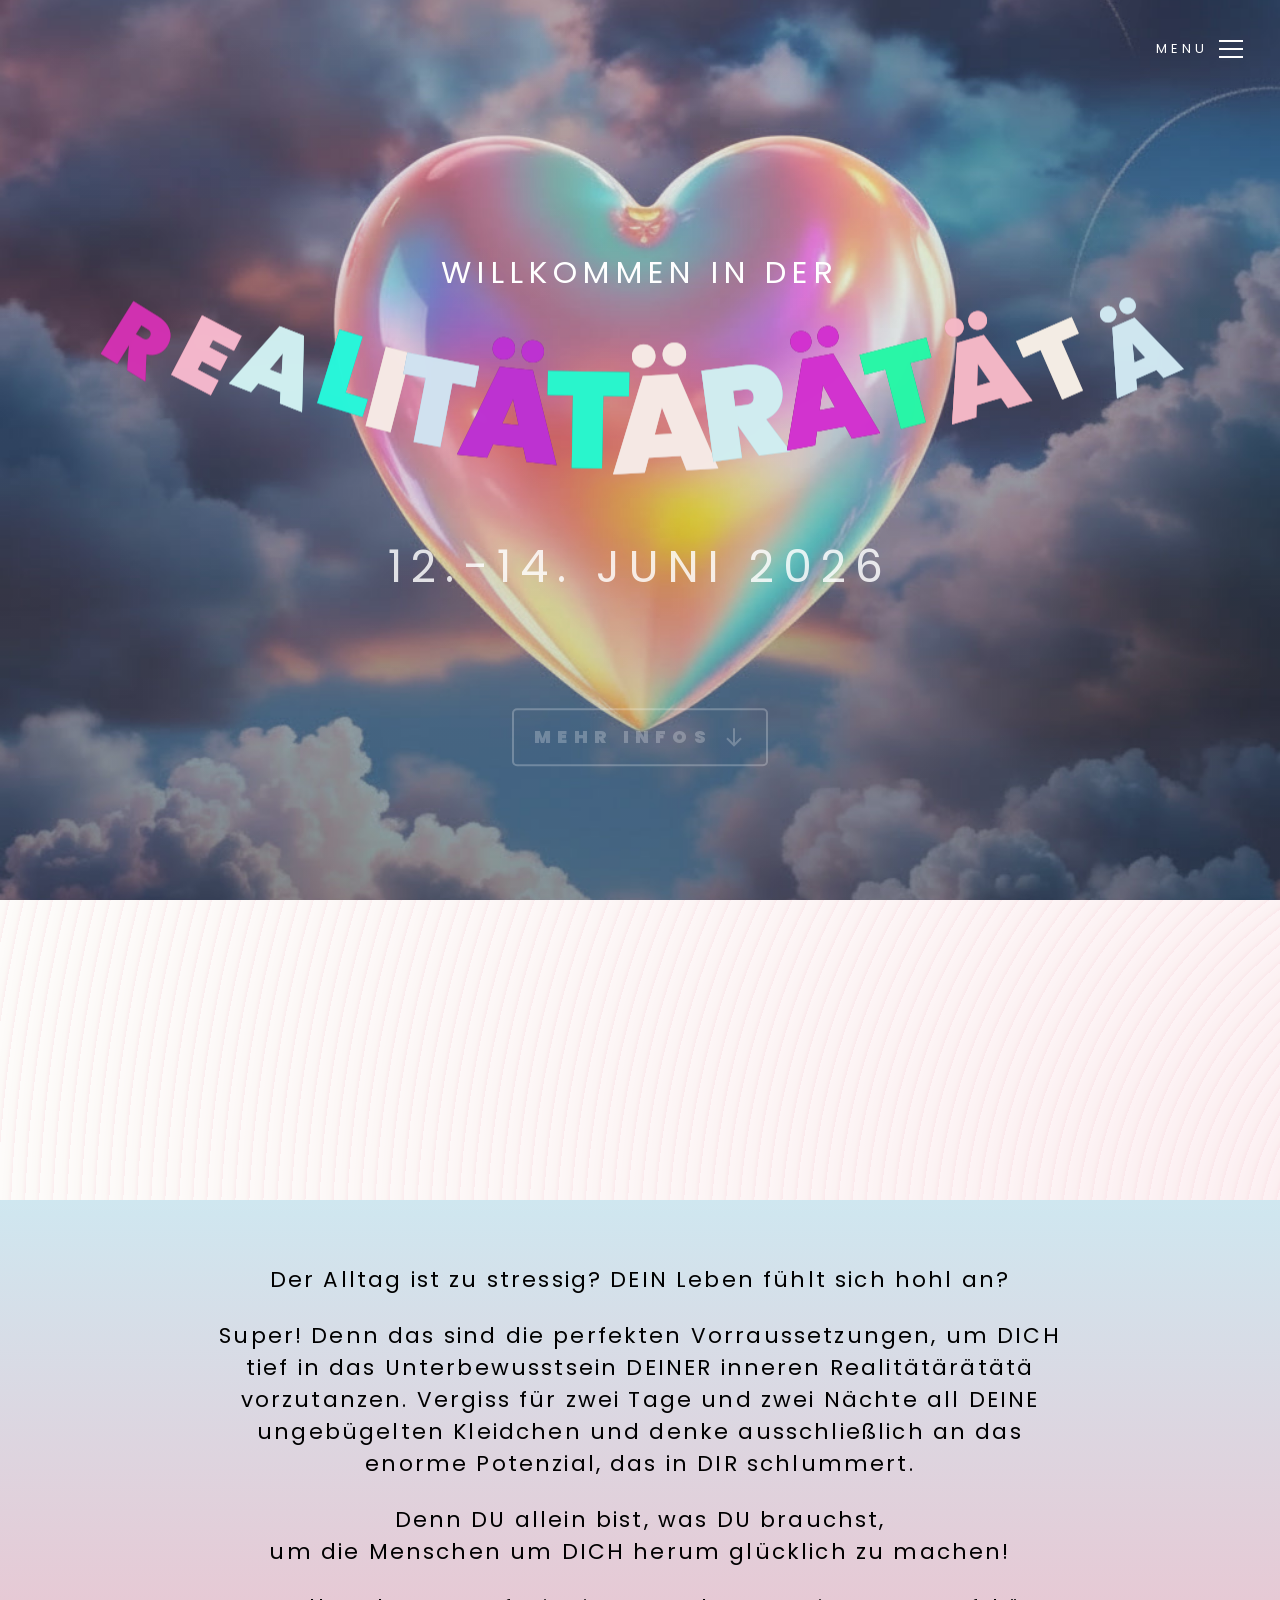
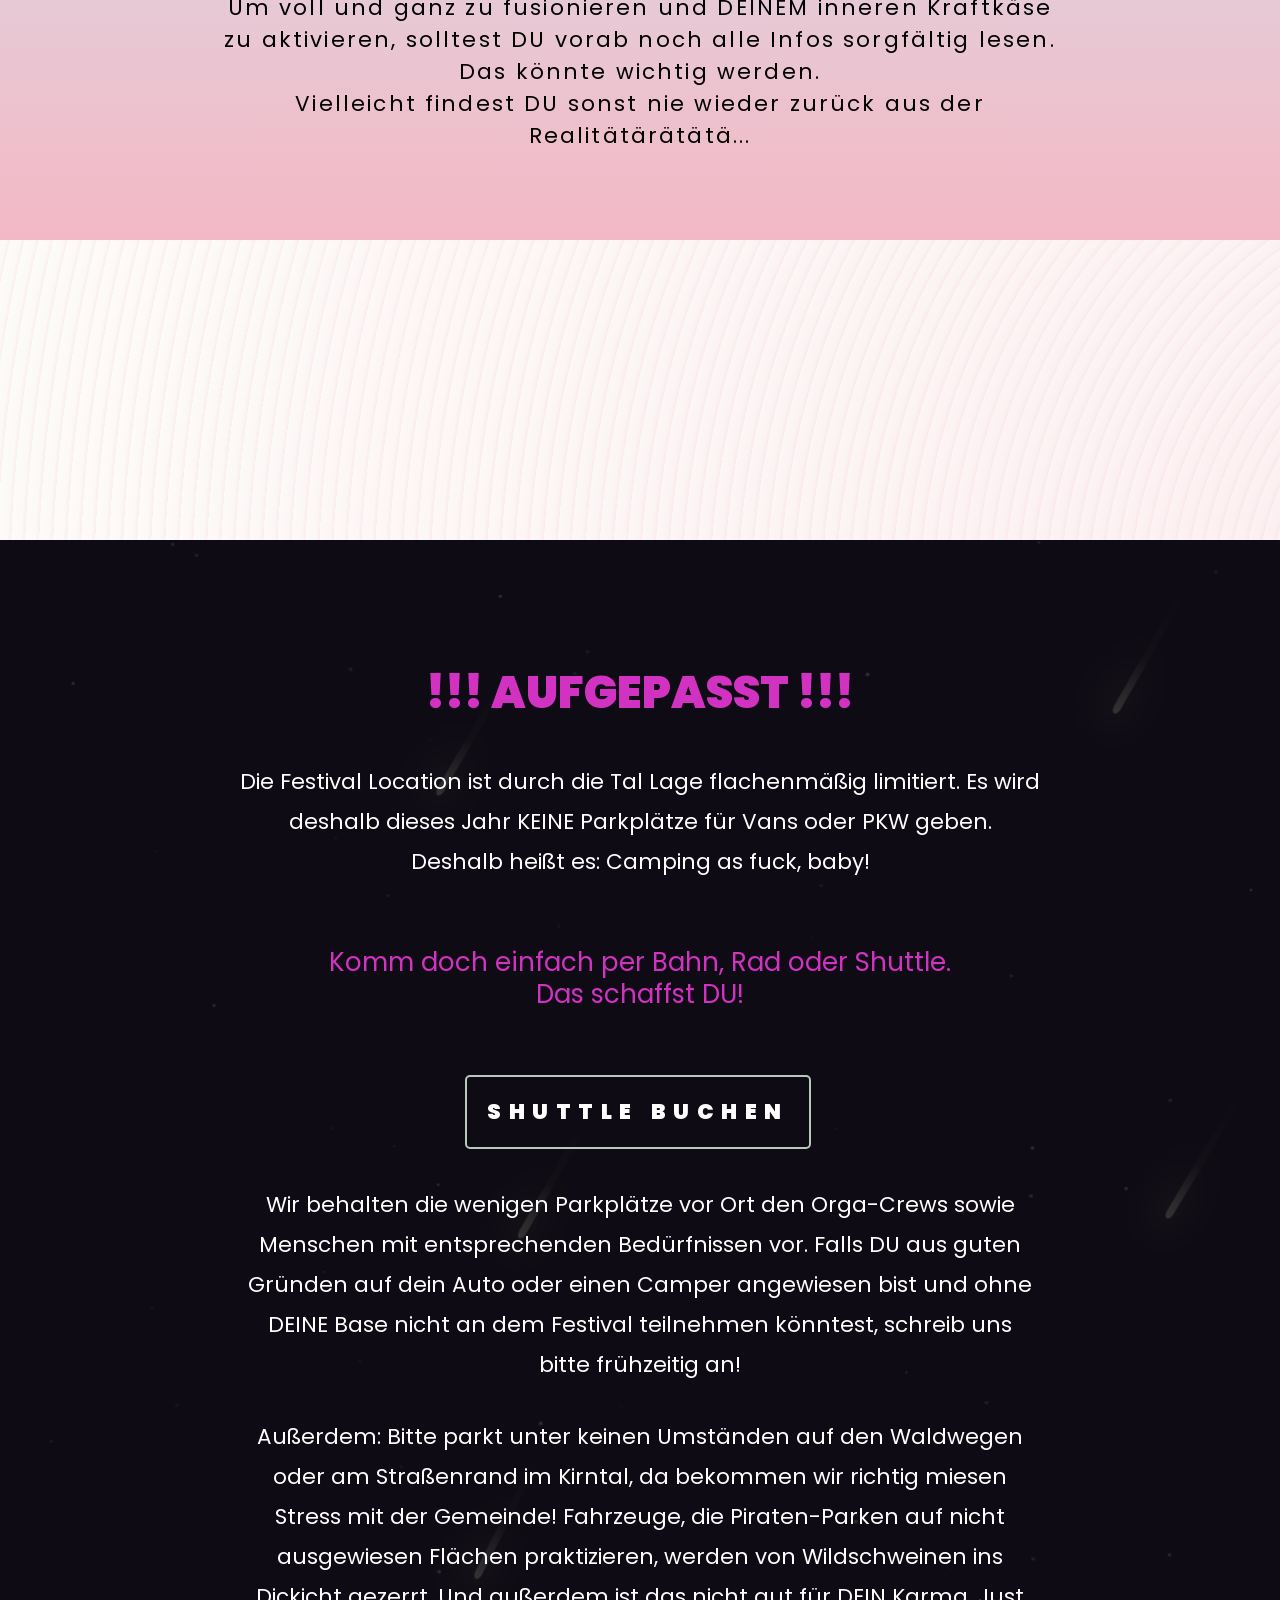
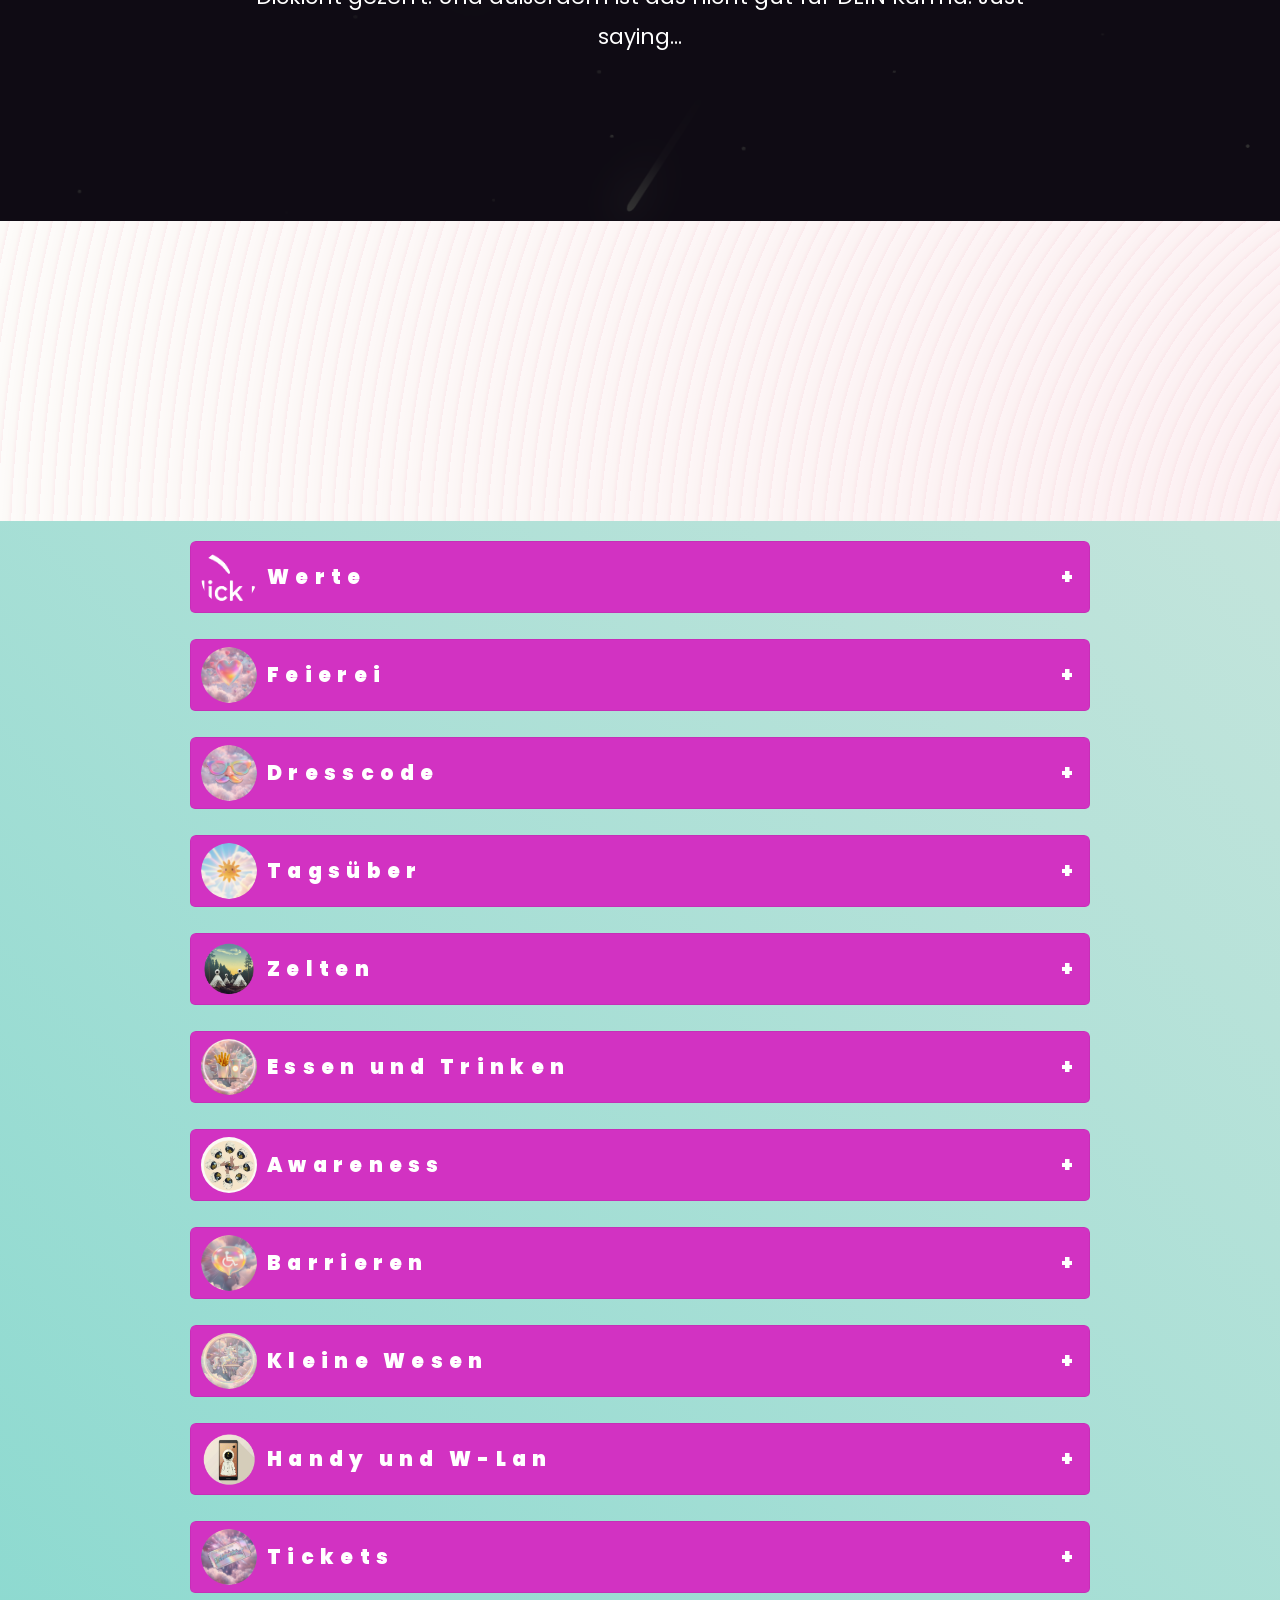
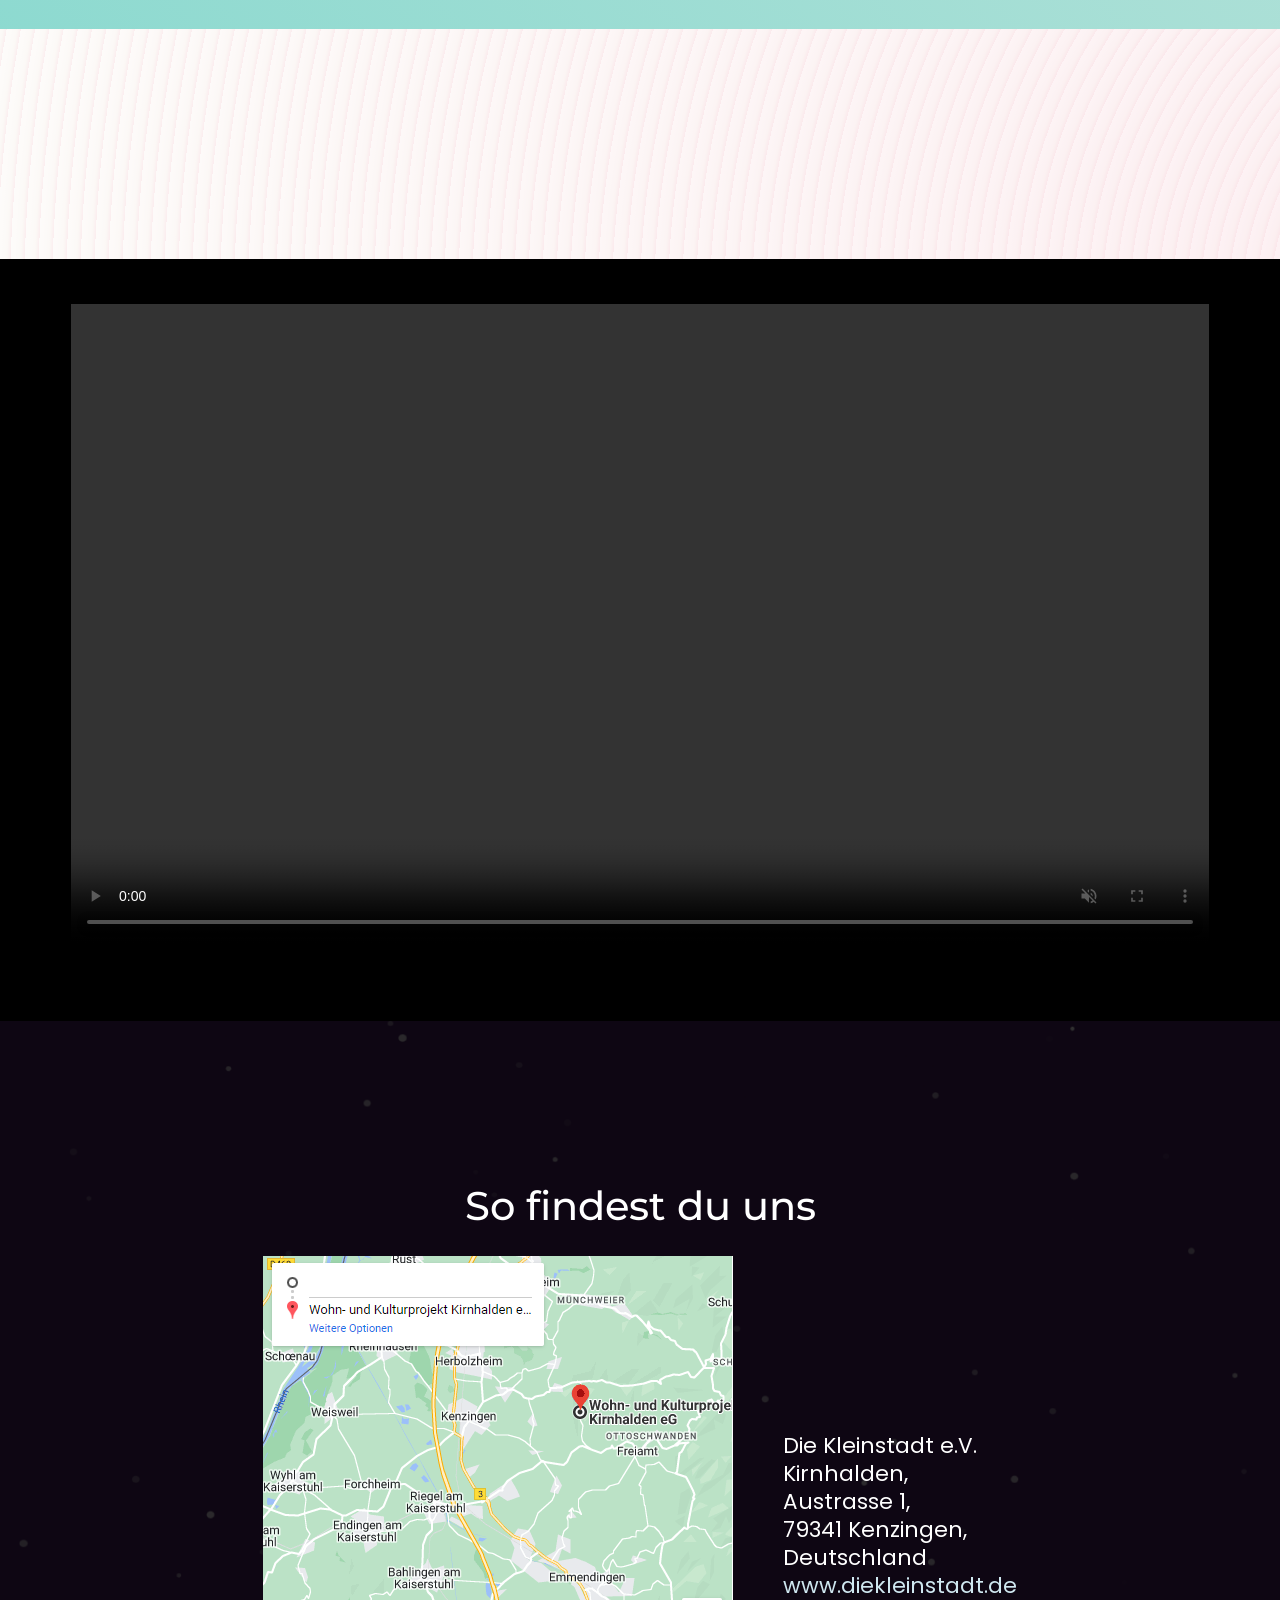
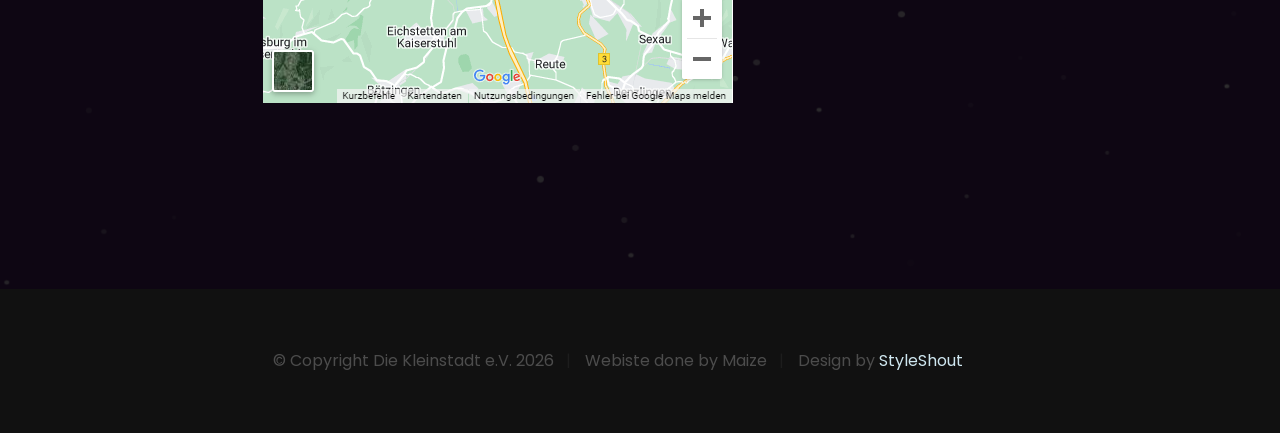
==== commit 2ef1b7b1: "update info" ====
--- a/index.html
+++ b/index.html
@@ -164,7 +164,7 @@
                                     !!! Aufgepasst !!!
                                 </h2>
                                 <p>
-                                    Die Festivallocation ist durch die Tallage flachenmäßig limitiert. Es wird deshalb
+                                    Die Festival Location ist durch die Tal Lage flachenmäßig limitiert. Es wird deshalb
                                     dieses Jahr KEINE Parkplätze für Vans oder PKW geben. Deshalb heißt es: Camping as
                                     fuck, baby!
                                 </p>
@@ -232,30 +232,10 @@
                                     <div class="folio-item__cat">
                                         Werte
                                     </div>
-                                    <h4 class="folio-item__title">
-                                        Die Realitätärätätä befindet auf dem Gelände des Wohn- und Kulturprojekts
-                                        Kirnhalden und
-                                        wird von dem gemeinnützigen Verein "Kulturkiste Kirnhalden" gehostet. Alles also
-                                        fein unkomerziell und
-                                        einfach, weil es Menschen gibt, die Bock drauf haben! Die Floors werden von SAU
-                                        GEILEN Kollektiven aus der freiburger+ Partybubble aufgebaut und bespielt. So
-                                        entsteht eine fluffige Fusion verschiedener Kollektive, der Orga-Crew vor Ort
-                                        und Ihnen, sehr geehrte Hamen und Derren! Alle sollen hier eine gute Zeit haben
-                                        können, deshalb seid ihr genauso gefragt, wie die über 100 kreativen Köpfe, die
-                                        diese mind-blowing Experience seit Monaten organisiert haben!
-
-                                        Das heißt vor allem:
-                                        *Jegliche nervige Diskriminierungs-Scheiße wie Sexismus, Rassismus, Faschismus,
-                                        Queerfeindlichkeit und Ableismus haben auf dem Gelände nix verloren! Falls sie
-                                        sich doch auf dem Festival rumtreibt wird sie von uns ohne Diskussion aus dem
-                                        Kirntal befördert! Punkt.
-                                        *Bitte geht liebevoll miteinander UND mit dem Ort, an dem ihr euch befindet, um.
-                                        Vergesst nicht, dass Kirnhalden auch das Zuhause von vielen Menschen ist. Das
-                                        Wohn- und Kulturprojekt steckt unfassbar viel Mühe und Input in die Pflege und
-                                        Verwaltung der Gebäude und das Gelände. Bitte respektiert diese Privatsphäre
-                                        entsprechend!
-                                        *Drogen?
-                                    </h4>
+                                    <div class="folio-item__title">
+                                        <p>Die Realitätärätätä befindet auf dem Gelände des Wohn- und Kulturprojekts Kirnhalden und wird von dem gemeinnützigen Verein "Kulturkiste Kirnhalden" gehostet. Alles also fein unkomerziell und einfach, weil es Menschen gibt, die Bock drauf haben! Die Floors werden von SAU GEILEN Kollektiven aus der freiburger+ Partybubble aufgebaut und bespielt. So entsteht eine fluffige Fusion verschiedener Kollektive, der Orga-Crew vor Ort und Ihnen, sehr geehrte Hamen und Derren! Alle sollen hier eine gute Zeit haben können, deshalb seid ihr genauso gefragt, wie die über 100 kreativen Köpfe, die diese mind-blowing Experience seit Monaten organisiert haben!</p>
+                                        <p>Das heißt vor allem: *Jegliche nervige Diskriminierungs-Scheiße wie Sexismus, Rassismus, Faschismus, Queerfeindlichkeit und Ableismus haben auf dem Gelände nix verloren! Falls sie sich doch auf dem Festival rumtreibt wird sie von uns ohne Diskussion aus dem Kirntal befördert! Punkt. *Bitte geht liebevoll miteinander UND mit dem Ort, an dem ihr euch befindet, um. Vergesst nicht, dass Kirnhalden auch das Zuhause von vielen Menschen ist. Das Wohn- und Kulturprojekt steckt unfassbar viel Mühe und Input in die Pflege und Verwaltung der Gebäude und das Gelände. Bitte respektiert diese Privatsphäre entsprechend! *Drogen?</p>
+                                    </div>
                                 </div>
                             </div>
 
@@ -270,27 +250,12 @@
                                     <div class="folio-item__cat">
                                         Feierei
                                     </div>
-                                    <h4 class="folio-item__title">
-                                        Auf drei Floors wird es auch diese Jahr wieder viel wummernden elektronischen
-                                        Sound in verschiedenen Nuancen
-                                        geben. Außerdem gibt es eine fette Live Bühne mit grandiosen Artist, die ihr
-                                        hier mit Sicherheit noch nie erlebt habt.
-
-                                        Ein paar Tage vor dem Festival stellen wir euch hier das Lineup online.
-                                        Screenshot empfehlenswert! Dann wisst ihr ganz
-                                        genau, wann ihr wo richtig seid. Ob beim traditionellen Lindy Hop Workshop mit
-                                        anschließendem Swing-Set, bei nem deftigen Techno-Geballer im Pavillon oder
-                                        Outdoor bei live Fem-Traaaaaaaap!
-
-                                        Und weil Highperforming bei uns großgeschrieben wird, gibt es selbstverständlich
-                                        noch ein paar kleine hidden Floors und Knutsch-Ecken. Aber das ist next Level
-                                        experience. Schau einfach, was dein Herz in diesem Moment sagt und lass dich von
-                                        deinem Inneren Bass leiten...
-
-                                        Unsere Floors spielen nachts bis 4:44 Uhr. Danach dürfen die Füchse und Hühner
-                                        schlafen.
-                                        Um dann am nächsten Tag wieder weiter zu feiern, gemütlich in der Sonne zu
-                                        liegen oder selbst auf die Open Stage zu hüpfen?</h4>
+                                    <div class="folio-item__title">
+                                        <p>Auf drei Floors wird es auch diese Jahr wieder viel wummernden elektronischen Sound in verschiedenen Nuancen geben. Außerdem gibt es eine fette Live Bühne mit grandiosen Artist, die ihr hier mit Sicherheit noch nie erlebt habt.</p>
+                                        <p>Ein paar Tage vor dem Festival stellen wir euch hier das Lineup online. Screenshot empfehlenswert! Dann wisst ihr ganz genau, wann ihr wo richtig seid. Ob beim traditionellen Lindy Hop Workshop mit anschließendem Swing-Set, bei nem deftigen Techno-Geballer im Pavillon oder Outdoor bei live Fem-Traaaaaaaap!</p>
+                                        <p>Und weil Highperforming bei uns großgeschrieben wird, gibt es selbstverständlich noch ein paar kleine hidden Floors und Knutsch-Ecken. Aber das ist next Level experience. Schau einfach, was dein Herz in diesem Moment sagt und lass dich von deinem Inneren Bass leiten...</p>
+                                        <p>Unsere Floors spielen nachts bis 4:44 Uhr. Danach dürfen die Füchse und Hühner schlafen. Um dann am nächsten Tag wieder weiter zu feiern, gemütlich in der Sonne zu liegen oder selbst auf die Open Stage zu hüpfen?</p>
+                                    </div>
                                 </div>
                             </div>
 
@@ -305,21 +270,10 @@
                                     <div class="folio-item__cat">
                                         Dresscode
                                     </div>
-                                    <h4 class="folio-item__title">
-                                        Natürlich gilt es, sich besonders heraus zu putzen, um nicht nur innerlich
-                                        sondern auch äußerlich zu leuchten.
-                                        Wirf dich dabei bitte in deine treuesten Schrankschätze: Kleidung, die du schon
-                                        besitzt und
-                                        für die du nie den passenden Anlass findest. Wir wollen sie, genau so ehrlich
-                                        wie dich!
-                                        Egal ob Brautkleid deiner Mutter oder der erste Badeanzug mit dem Seepferdchen
-                                        Abzeichen. Führe sie aus!
-                                        Dresscode findet in den Nächten seine Höhepunkte, darf aber auch tagsüber
-                                        ausgelebt werden
-                                        und falls das gar nicht dein Ding ist, dann tue einfach so, als sei dein Outfit
-                                        was Besonders.
-                                        Hauptsache, du bist die beste Version deiner Selbst.
-                                    </h4>
+                                    <div class="folio-item__title">
+                                        <p>Natürlich gilt es, sich besonders heraus zu putzen, um nicht nur innerlich sondern auch äußerlich zu leuchten. Wirf dich dabei bitte in deine treuesten Schrankschätze: Kleidung, die du schon besitzt und für die du nie den passenden Anlass findest. Wir wollen sie, genau so ehrlich wie dich!</p>
+                                        <p>Egal ob Brautkleid deiner Mutter oder der erste Badeanzug mit dem Seepferdchen Abzeichen. Führe sie aus! Dresscode findet in den Nächten seine Höhepunkte, darf aber auch tagsüber ausgelebt werden und falls das gar nicht dein Ding ist, dann tue einfach so, als sei dein Outfit was Besonders. Hauptsache, du bist die beste Version deiner Selbst.</p>
+                                    </div>
                                 </div>
                             </div>
 
@@ -334,22 +288,11 @@
                                     <div class="folio-item__cat">
                                         Tagsüber
                                     </div>
-                                    <h4 class="folio-item__title">
-                                        Nachdem du hoffentlich dein morgendliches 5-Minuten-Journaling bezüglich deiner
-                                        Darm-Flora, dein Matcha-Haarspitzen-Treatment sowie deine Aszendenten-Mediation
-                                        durchgeführt hast, kannst du dich zu einer der vielen Tagsüber-Aktivitäten dazu
-                                        gesellen.
-                                        In den Wäldern um Kirnhalden lässt es sich hervorragend flanieren, im Innenhof
-                                        Kaffee oral
-                                        oder direkt intervenös einnehmen oder du gehst straight wieder auf den Outdoor
-                                        Floor oder zur Live-Stage.
-                                        Wer mehr möchte kann morgens beim Yoga mitmachen (ohne Ironie!), im Zirkuszelte
-                                        Workshops besuchen oder einfach selbst was Kleines initiieren.
-
-                                        Das Programm für die Workshops findest du kurz vor dem Festival hier oder vor
-                                        Ort auf dem Shedul.
-                                        Awaken your inner self!
-                                    </h4>
+                                    <div class="folio-item__title">
+                                        <p>Nachdem du hoffentlich dein morgendliches 5-Minuten-Journaling bezüglich deiner Darm-Flora, dein Matcha-Haarspitzen-Treatment sowie deine Aszendenten-Mediation durchgeführt hast, kannst du dich zu einer der vielen Tagsüber-Aktivitäten dazu gesellen.</p>
+                                        <p>In den Wäldern um Kirnhalden lässt es sich hervorragend flanieren, im Innenhof Kaffee oral oder direkt intervenös einnehmen oder du gehst straight wieder auf den Outdoor Floor oder zur Live-Stage. Wer mehr möchte kann morgens beim Yoga mitmachen (ohne Ironie!), im Zirkuszelte Workshops besuchen oder einfach selbst was Kleines initiieren.</p>
+                                        <p>Das Programm für die Workshops findest du kurz vor dem Festival hier oder vor Ort auf dem Shedul. Awaken your inner self!</p>
+                                    </div>
                                 </div>
                             </div>
 
@@ -364,24 +307,10 @@
                                     <div class="folio-item__cat">
                                         Zelten
                                     </div>
-                                    <h4 class="folio-item__title">
-                                        500 Meter von den Floors entfernt gibt es eine große Wiese für dein
-                                        to-go-Zuhause. Bitte
-                                        rückt eng zusammen, dann ist auch Platz für alle. Auf der Wiese stehen ein paar
-                                        Kompostklos
-                                        und Handwasch-Stationen, bitte liebevoll befüllen und daran denken, dass das der
-                                        Hotspot
-                                        für Krankheiten ist. Es gibt übrigens keine Duschen auf dem Gelände, also frisch
-                                        kommen
-                                        und dreckig gehen, baby!
-                                        Wir können leider keinerlei Spontan-Schlafplätze in den Gebäuden oder Kram, wie
-                                        Decken
-                                        oder Matratzen, zur Verfügung stellen. Sorgt bitte gut für euch, wir sind im
-                                        Outback, gell.
-                                        Hier wird es nachts im Juni auch noch Mal ordentlich kalt und feucht werden. Und
-                                        bei
-                                        Regen.... Joa, dann wird's wild.
-                                        Ah, und noch was: Bitte kein offenes Feuer auf der Campingwiese machen!</h4>
+                                    <div class="folio-item__title">
+                                        <p>500 Meter von den Floors entfernt gibt es eine große Wiese für dein to-go-Zuhause. Bitte rückt eng zusammen, dann ist auch Platz für alle. Auf der Wiese stehen ein paar Kompostklos und Handwasch-Stationen, bitte liebevoll befüllen und daran denken, dass das der Hotspot für Krankheiten ist. Es gibt übrigens keine Duschen auf dem Gelände, also frisch kommen und dreckig gehen, baby!</p>
+                                        <p>Wir können leider keinerlei Spontan-Schlafplätze in den Gebäuden oder Kram, wie Decken oder Matratzen, zur Verfügung stellen. Sorgt bitte gut für euch, wir sind im Outback, gell. Hier wird es nachts im Juni auch noch Mal ordentlich kalt und feucht werden. Und bei Regen.... Joa, dann wird's wild. Ah, und noch was: Bitte kein offenes Feuer auf der Campingwiese machen!</p>
+                                    </div>
                                 </div>
                             </div>
 
@@ -396,23 +325,11 @@
                                     <div class="folio-item__cat">
                                         Essen und Trinken
                                     </div>
-                                    <h4 class="folio-item__title">
-                                        Knurrende Mägen sind nix für schöne Dancefloors, das stört die Akustik...
-                                        Deshalb füllt sie
-                                        doch mit was Feinem von den Essensständen. Es gibt Pizza, Pommes und feines von
-                                        Aubergenie! Morgens gibt es außerdem frische Backwaren auf die Hand und
-                                        knackiges Obst für den personal Glow.
-                                        Bringt als Back-up bitte noch Vesperzeug mit, es gibt im Umkreis von 9
-                                        Kilometern keine
-                                        Läden!
-                                        Für Bier, Limos, Schorle und Sekt ist an den Bars gesorgt. Alles zu liebevollen
-                                        Preisen, also
-                                        kauft gerne an den lokalen Bars. Investiere, du wirst es nicht bereuen!
-                                        Tatsächlich haben wir auch den Sekko Sociale da, ihr supportet also nicht nur
-                                        euer neues Lieblingsfestival sondern auch ein sinnvolles Aufsteiger*innen
-                                        Programm für Menschen, die rechts falsch abgebogen waren... Leitungswasser gibt
-                                        es kostenfrei an den gekennzeichneten Auffüllstationen.
-                                    </h4>
+                                    <div class="folio-item__title">
+                                        <p>Knurrende Mägen sind nix für schöne Dancefloors, das stört die Akustik... Deshalb füllt sie doch mit was Feinem von den Essensständen. Es gibt Pizza, Pommes und feines von Aubergenie! Morgens gibt es außerdem frische Backwaren auf die Hand und knackiges Obst für den personal Glow.</p>
+                                        <p>Bringt als Back-up bitte noch Vesperzeug mit, es gibt im Umkreis von 9 Kilometern keine Läden! Für Bier, Limos, Schorle und Sekt ist an den Bars gesorgt. Alles zu liebevollen Preisen, also kauft gerne an den lokalen Bars. Investiere, du wirst es nicht bereuen!</p>
+                                        <p>Tatsächlich haben wir auch den Sekko Sociale da, ihr supportet also nicht nur euer neues Lieblingsfestival sondern auch ein sinnvolles Aufsteiger*innen Programm für Menschen, die rechts falsch abgebogen waren... Leitungswasser gibt es kostenfrei an den gekennzeichneten Auffüllstationen.</p>
+                                    </div>
                                 </div>
                             </div>
 
@@ -427,20 +344,10 @@
                                     <div class="folio-item__cat">
                                         Awareness
                                     </div>
-                                    <h4 class="folio-item__title">
-                                        Auf dem Festival gibt es ein erfahrenes Awareness-Team, einen Awareness-Raum,
-                                        Erste-Hilfe-
-                                        Sets und einen Info-Stand.
-                                        Bitte nutze diese Angebote, wenn du sie brauchst:
-                                        Du darfst dich jederzeit an die Menschen in lila Warnweste (Awareness), die
-                                        Hauptorga (Haikappi) oder den Infostand wenden!
-
-                                    </h4>
-                                    <h4 class="folio-item__title">
-                                        Falls du vorab noch Infos brauchst, um dein Ticket buchen zu können, dann <a
-                                            class="link" href="mailto:party@kirnhalden.de">schreib uns gerne direkt
-                                            an!</a>
-                                    </h4>
+                                    <div class="folio-item__title">
+                                        <p>Auf dem Festival gibt es ein erfahrenes Awareness-Team, einen Awareness-Raum, Erste-Hilfe-Sets und einen Info-Stand. Bitte nutze diese Angebote, wenn du sie brauchst: Du darfst dich jederzeit an die Menschen in lila Warnweste (Awareness), die Hauptorga (Haikappi) oder den Infostand wenden!</p>
+                                        <p>Falls du vorab noch Infos brauchst, um dein Ticket buchen zu können, dann <a class="link" href="mailto:party@kirnhalden.de">schreib uns gerne direkt an!</a></p>
+                                    </div>
                                 </div>
                             </div>
 
@@ -455,20 +362,10 @@
                                     <div class="folio-item__cat">
                                         Barrieren
                                     </div>
-                                    <h4 class="folio-item__title">
-                                        Zwei der drei großen Floors, die Live-Bühne, die Toiletten und der Innenhof sind
-                                        barrierefrei und z.B. mit Rolli gut zu erreichen. Allerdings können wir die
-                                        Barrierefreiheit nicht auf dem gesamten
-                                        Gelände sicherstellen. Auf Nachfrage stellen wir gerne einen gut zu erreichenden
-                                        Stellplatz
-                                        für deine PKW oder Camper bereit. Schreib uns diesbezüglich aber frühzeitig an!
-                                        Auch beantworten wir dir gerne alle weiteren Fragen zu Barrieren und versuchen
-                                        deinen Bedürfnisse durch Beeinträchtigungen oder Neurodiversitäten gerecht zu
-                                        werden.
-                                        Wir wollen es gerne möglich machen, dass du kommen kannst. Lass uns zusammen
-                                        schauen,
-                                        wie es umsetzbar ist!
-                                    </h4>
+                                    <div class="folio-item__title">
+                                        <p>Zwei der drei großen Floors, die Live-Bühne, die Toiletten und der Innenhof sind barrierefrei und z.B. mit Rolli gut zu erreichen. Allerdings können wir die Barrierefreiheit nicht auf dem gesamten Gelände sicherstellen. Auf Nachfrage stellen wir gerne einen gut zu erreichenden Stellplatz für deine PKW oder Camper bereit. Schreib uns diesbezüglich aber frühzeitig an!</p>
+                                        <p>Auch beantworten wir dir gerne alle weiteren Fragen zu Barrieren und versuchen deinen Bedürfnisse durch Beeinträchtigungen oder Neurodiversitäten gerecht zu werden. Wir wollen es gerne möglich machen, dass du kommen kannst. Lass uns zusammen schauen, wie es umsetzbar ist!</p>
+                                    </div>
                                 </div>
                             </div>
 
@@ -483,21 +380,11 @@
                                     <div class="folio-item__cat">
                                         Kleine Wesen
                                     </div>
-                                    <h4 class="folio-item__title">
-                                        Auch wenn Axolotl die exzellentesten Freunde sind: Die Realitätärätätä wird kein
-                                        kind- und
-                                        tiergerechter Ort sein. Falls es sich für euch nicht anders organisieren lässt,
-                                        tragt ihr während der Veranstaltung die alleinige Verantwortung für das
-                                        Wohlbefinden der Kleinen.
-                                        Wir erschaffen keine expliziten Räume oder Programmpunkte für Kinder, außerdem
-                                        gibt es
-                                        einen ungeschützten Bachlauf und andere Gefahrenstellen auf dem Gelände. Hunde
-                                        sind bitte
-                                        an der Leine zu führen. Hundekot unbedingt einsammeln, thanks!
-                                        Und weil wir es selbst blöde finden, dass hier nicht alle zusammen feiern
-                                        werden, gibt es 2027 dann statt der Realitätärätätä wieder das
-                                        familienfreundliche Kultursommerfest in Kirnhalden!
-                                    </h4>
+                                    <div class="folio-item__title">
+                                        <p>Auch wenn Axolotl die exzellentesten Freunde sind: Die Realitätärätätä wird kein kind- und tiergerechter Ort sein. Falls es sich für euch nicht anders organisieren lässt, tragt ihr während der Veranstaltung die alleinige Verantwortung für das Wohlbefinden der Kleinen.</p>
+                                        <p>Wir erschaffen keine expliziten Räume oder Programmpunkte für Kinder, außerdem gibt es einen ungeschützten Bachlauf und andere Gefahrenstellen auf dem Gelände. Hunde sind bitte an der Leine zu führen. Hundekot unbedingt einsammeln, thanks!</p>
+                                        <p>Und weil wir es selbst blöde finden, dass hier nicht alle zusammen feiern werden, gibt es 2027 dann statt der Realitätärätätä wieder das familienfreundliche Kultursommerfest in Kirnhalden!</p>
+                                    </div>
                                 </div>
                             </div>
 
@@ -512,13 +399,10 @@
                                     <div class="folio-item__cat">
                                         Handy und W-Lan
                                     </div>
-                                    <h4 class="folio-item__title">
-                                        Im Kirntal ist der Handyempfang bescheiden bis gar nicht vorhanden. Es gibt ein
-                                        offenes W-Lan, bitte aber nur wenn unbedingt notwendig nutzen, ist sonst sofort
-                                        überlastet und schluckt Kapazitäten, die wir auch für Orga benötigen.
-                                        Deshalb: Line-Ups und Maps vorab screenshooten :)
-                                        Für Notfälle gibt es einen Festnetzanschluss!
-                                    </h4>
+                                    <div class="folio-item__title">
+                                        <p>Im Kirntal ist der Handyempfang bescheiden bis gar nicht vorhanden. Es gibt ein offenes W-Lan, bitte aber nur wenn unbedingt notwendig nutzen, ist sonst sofort überlastet und schluckt Kapazitäten, die wir auch für Orga benötigen. Deshalb: Line-Ups und Maps vorab screenshooten :)</p>
+                                        <p>Für Notfälle gibt es einen Festnetzanschluss!</p>
+                                    </div>
                                 </div>
                             </div>
 
@@ -533,26 +417,38 @@
                                     <div class="folio-item__cat">
                                         Tickets
                                     </div>
-                                    <h4 class="folio-item__title">
-                                        Nur mit Ticket wird es Realitätärätätä!
-                                        Soll heißen, dass es keine Abendkasse gibt und auch ansonsten die traurige
-                                        Botschaft lautet: Für dieses Jahr sind alle Tickets vergeben!
-
-                                        Außer du lebst frei nach dem Motto: Be a hero, be a Abbauer*in!
-                                        Da erhältst du, außer Schlafmangel und viel Anerkennung, noch eines der letzten
-                                        UND zudem kostenfreie Eintritt in die Realitätärätätä.
-
-                                        Du hast noch kein Shuttle-Ticket?
-                                        Dann hopp hopp, JETZT ZUGREIFEN! Denn auch hier gilt: Kein Ticket, kein Platz im
-                                        Bus, kein super bequemes Anreisen!
-
-                                        Shuttletickets Link
-                                        Abbauticket Link
-                                    </h4>
+                                    <!-- <div class="folio-item__title">
+                                        <p>Nur mit Ticket wird es Realitätärätätä! Soll heißen, dass es keine Abendkasse gibt und auch ansonsten die traurige Botschaft lautet: Für dieses Jahr sind alle Tickets vergeben!</p>
+                                        <p>Außer du lebst frei nach dem Motto: Be a hero, be a Abbauer*in! Da erhältst du, außer Schlafmangel und viel Anerkennung, noch eines der letzten UND zudem kostenfreie Eintritt in die Realitätärätätä.</p>
+                                        <p>Du hast noch kein Shuttle-Ticket? Dann hopp hopp, JETZT ZUGREIFEN! Denn auch hier gilt: Kein Ticket, kein Platz im Bus, kein super bequemes Anreisen!</p>
+                                        <p class="text-center">
+                                            <a class="btn btn--stroke" href="https://pretix.eu/diekleinstadt/festival2026/" target="_blank" rel="noopener noreferrer">Shuttletickets</a>
+                                        </p>
+                                    </div> -->
+                                        <div class="folio-item__title">
+                                            <p> mit Ticket wird es Realitätärätätä! </p>
+                                            <p>Soll heißen, dass es keine Abendkasse gibt und auch ansonsten nur noch wenige Tickets verfügbar sind!</p>
+
+                                            <p>Bock auf mehr? Be a hero, be a Abbauer*in!</p>
+                                            <p>Da erhältst du, außer Schlafmangel und viel Anerkennung, noch eines der letzten UND zudem kostenfreien Tickets in die Realitätärätätä. </p>
+                                            <p>Du hast noch kein Shuttle-Ticket? 
+                                            Dann hopp hopp, JETZT ZUGREIFEN! Denn auch hier gilt: Kein Ticket, kein Platz im Bus, kein super bequemes Anreisen!</p>
+                                            <p class="text-center">
+                                                <a class="btn btn--stroke" href="https://pretix.eu/diekleinstadt/festival2026/" target="_blank" rel="noopener noreferrer">Tickets</a>
+                                            </p>
+                                            <p>Und damit ihr und wir es einfacher haben, gibt es hier noch so ne schicke T-Gruppe zum Tickets weiter zu geben, Radel-Gemeinschaften zu bilden oder Bitcoins zu tauschen. Viel Erfolg damit!</p>
+                                            
+                                            <p class="text-center">
+                                                <a class="link" href="https://t.me/+ua4fXhcon5YzMmM6" target="_blank" rel="noopener noreferrer">Telegram-Gruppe</a>
+                                            </p>
+                                        </div>
                                 </div>
                             </div>
 
                         </div>
+
+                        <!-- Simple accordion for narrow viewports (built from the folio items) -->
+                        <div id="info-accordion" class="info-accordion" aria-label="Info Accordion"></div>
                     </div>
                 </div>
             </section>
--- a/css/styles.css
+++ b/css/styles.css
@@ -3286,7 +3286,7 @@
 
 @media screen and (max-width: 600px) {
     .s-intro__bg {
-        height: 105%;
+        height: clamp(105%);
     }
 }
 
@@ -3500,13 +3500,125 @@
     }
 
     .s-intro__subtitle {
-        margin-top: 5vh;
+        margin-top: 3vh;
         font-size: var(--text-xxl);
     }
+
+    .s-intro__title {
+    --text-multiplier: 1;
+    line-height: 400%;
+    margin-top: 7vh;
+    font-family: "Poppins", sans-serif;
+    text-transform: uppercase;
+    display: inline-block;
+    perspective: 500px;
+    font-weight: 700;
+    width: 80vw;
+    letter-spacing: .2rem;
+}
+
+.s-intro__title span {
+    display: inline-block;
+    transform-origin: bottom center;
+    font-weight: 600;
+    font-size: 9rem;
+    margin: 0 -8px;
+}
+
+.s-intro__subtitle {
+    font-weight: 500;
+    font-size: var(--text-xl);
+    margin-bottom: 5vh;
+    text-transform: uppercase;
+    letter-spacing: .2em;
+    color: white;
+    margin-top: 2vh;
+}
 }
 
 .s-intro__more {
     --vspace-btn: var(--vspace-1_5);
+}
+
+/* ==================================================
+ * Accordion built from folio items
+ * ================================================== */
+.info-accordion {
+    display: block;
+    width: 92%;
+    max-width: 900px;
+    margin: 2rem auto;
+}
+
+/* Replace the circular folio grid with the accordion: hide the grid entirely */
+.folio-list.bricks {
+    display: none;
+}
+.accordion-item {
+    border-radius: 6px;
+    margin-bottom: 1rem;
+    overflow: hidden;
+    width: 100%;
+}
+.accordion-header {
+    display: flex;
+    align-items: center;
+    gap: 1rem;
+    padding: 0.5rem 1rem;
+    cursor: pointer;
+    width: 100%;
+    /* use a darker site pink for better contrast */
+    background: var(--accent-2);
+    border: 1px solid rgba(0,0,0,0.06);
+    color: var(--color-white);
+    box-shadow: none;
+}
+.accordion-icon {
+    width: 56px;
+    height: 56px;
+    flex: 0 0 56px;
+    border-radius: 50%;
+    overflow: hidden;
+    display: inline-block;
+}
+.accordion-icon img { width: 100%; height: 100%; object-fit: cover; display:block; }
+.accordion-title {
+    font-weight: 700;
+    text-transform: none;
+    color: var(--color-white);
+    font-size: 2rem;
+}
+.accordion-toggle-indicator {
+    margin-left: auto;
+    font-size: 2rem;
+    color: white;
+}
+.accordion-content {
+    padding: 0 1rem;
+    color: #fff;
+    /* darker translucent panel for readability */
+    background: rgba(0,0,0,0.28);
+    max-height: 0;
+    overflow: hidden;
+    transition: max-height 300ms ease, padding 300ms ease;
+    line-height: 1.6;
+    font-size: 1.5rem;
+}
+.accordion-content.open {
+    padding: 2rem;
+}
+
+.accordion-content p,
+.accordion-content h4,
+.accordion-content li {
+    margin: 0 0 1rem 0;
+}
+
+/* show accordion and hide brick grid on small screens */
+@media screen and (max-width: 900px) {
+    /* keep existing rules for narrow viewports, but do not hide the grid
+       so accordion is always visible alongside the bricks */
+    .info-accordion { display: block; }
 }
 
 .s-intro__more-btn {
@@ -3646,7 +3758,6 @@
 @media screen and (max-width: 600px) {
     .s-intro__title {
         --text-multiplier: .5;
-        margin-top: 45%;
     }
 
     .s-intro__social {
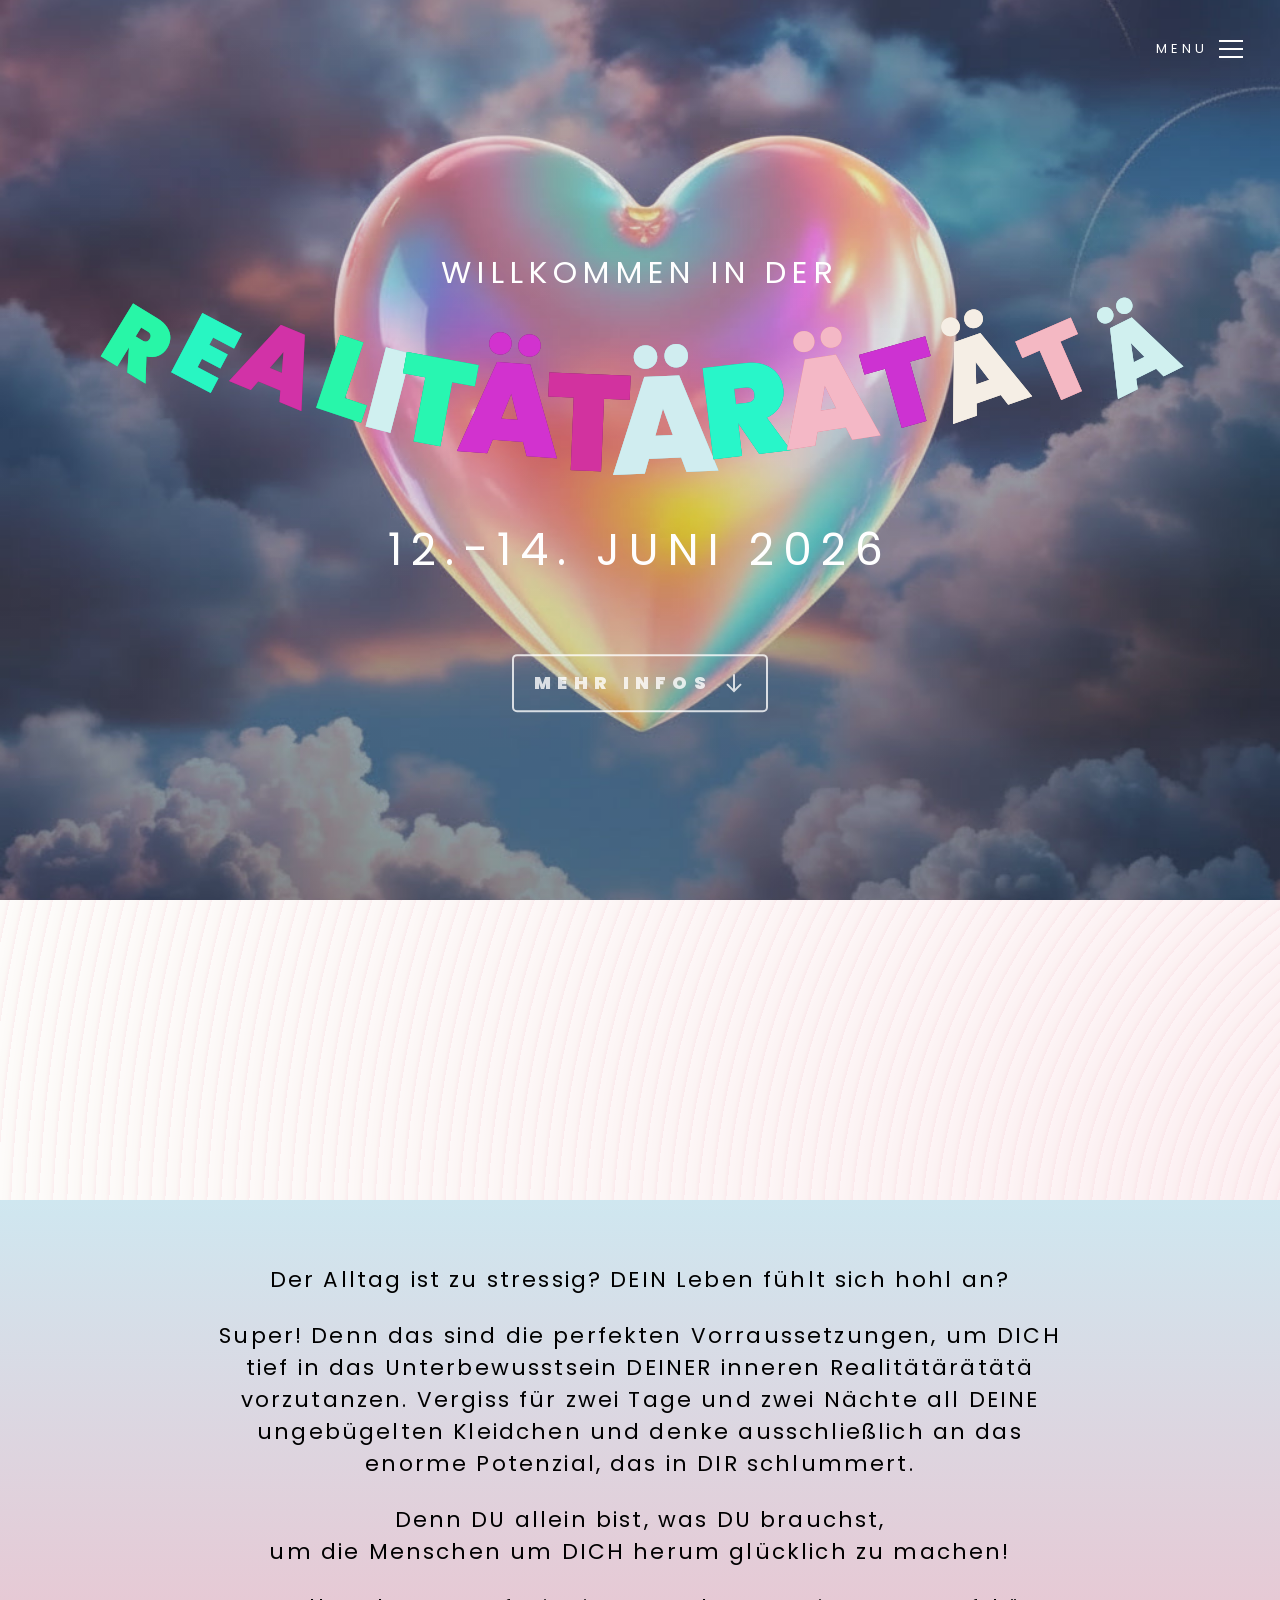
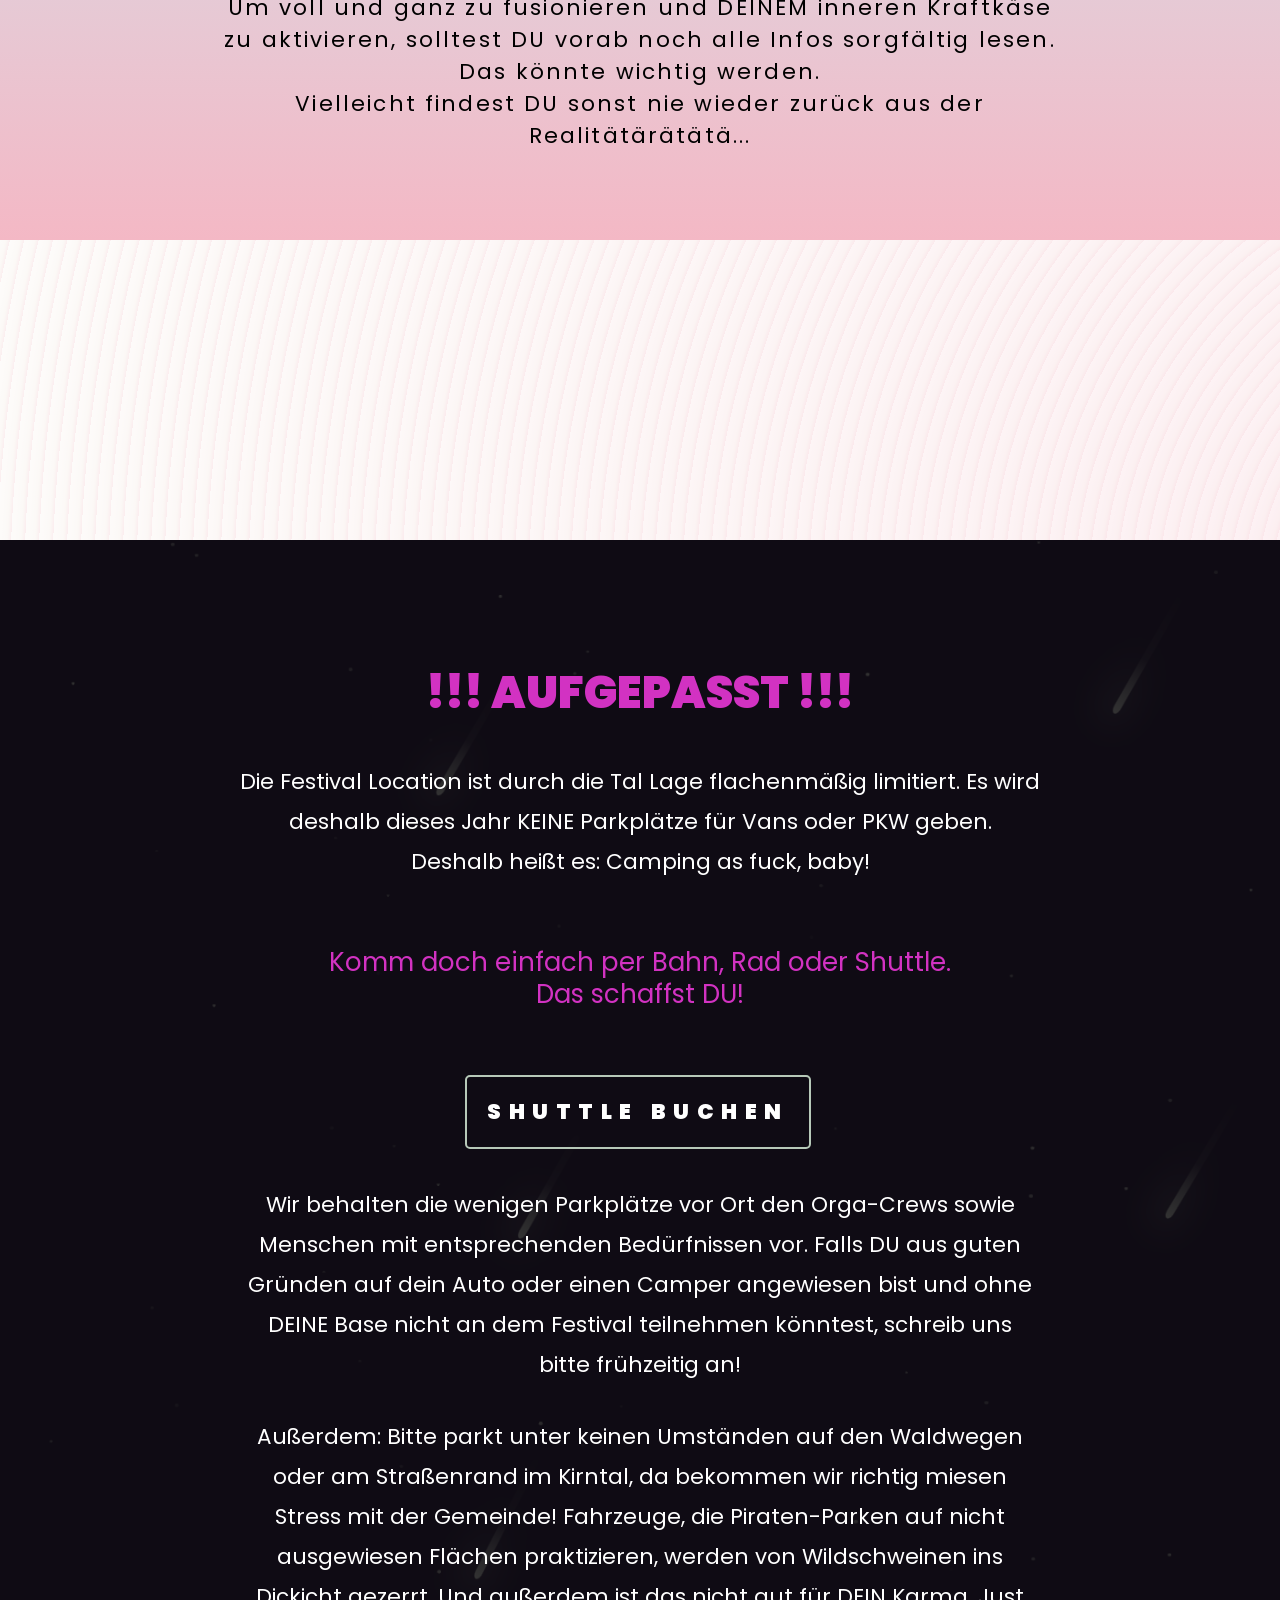
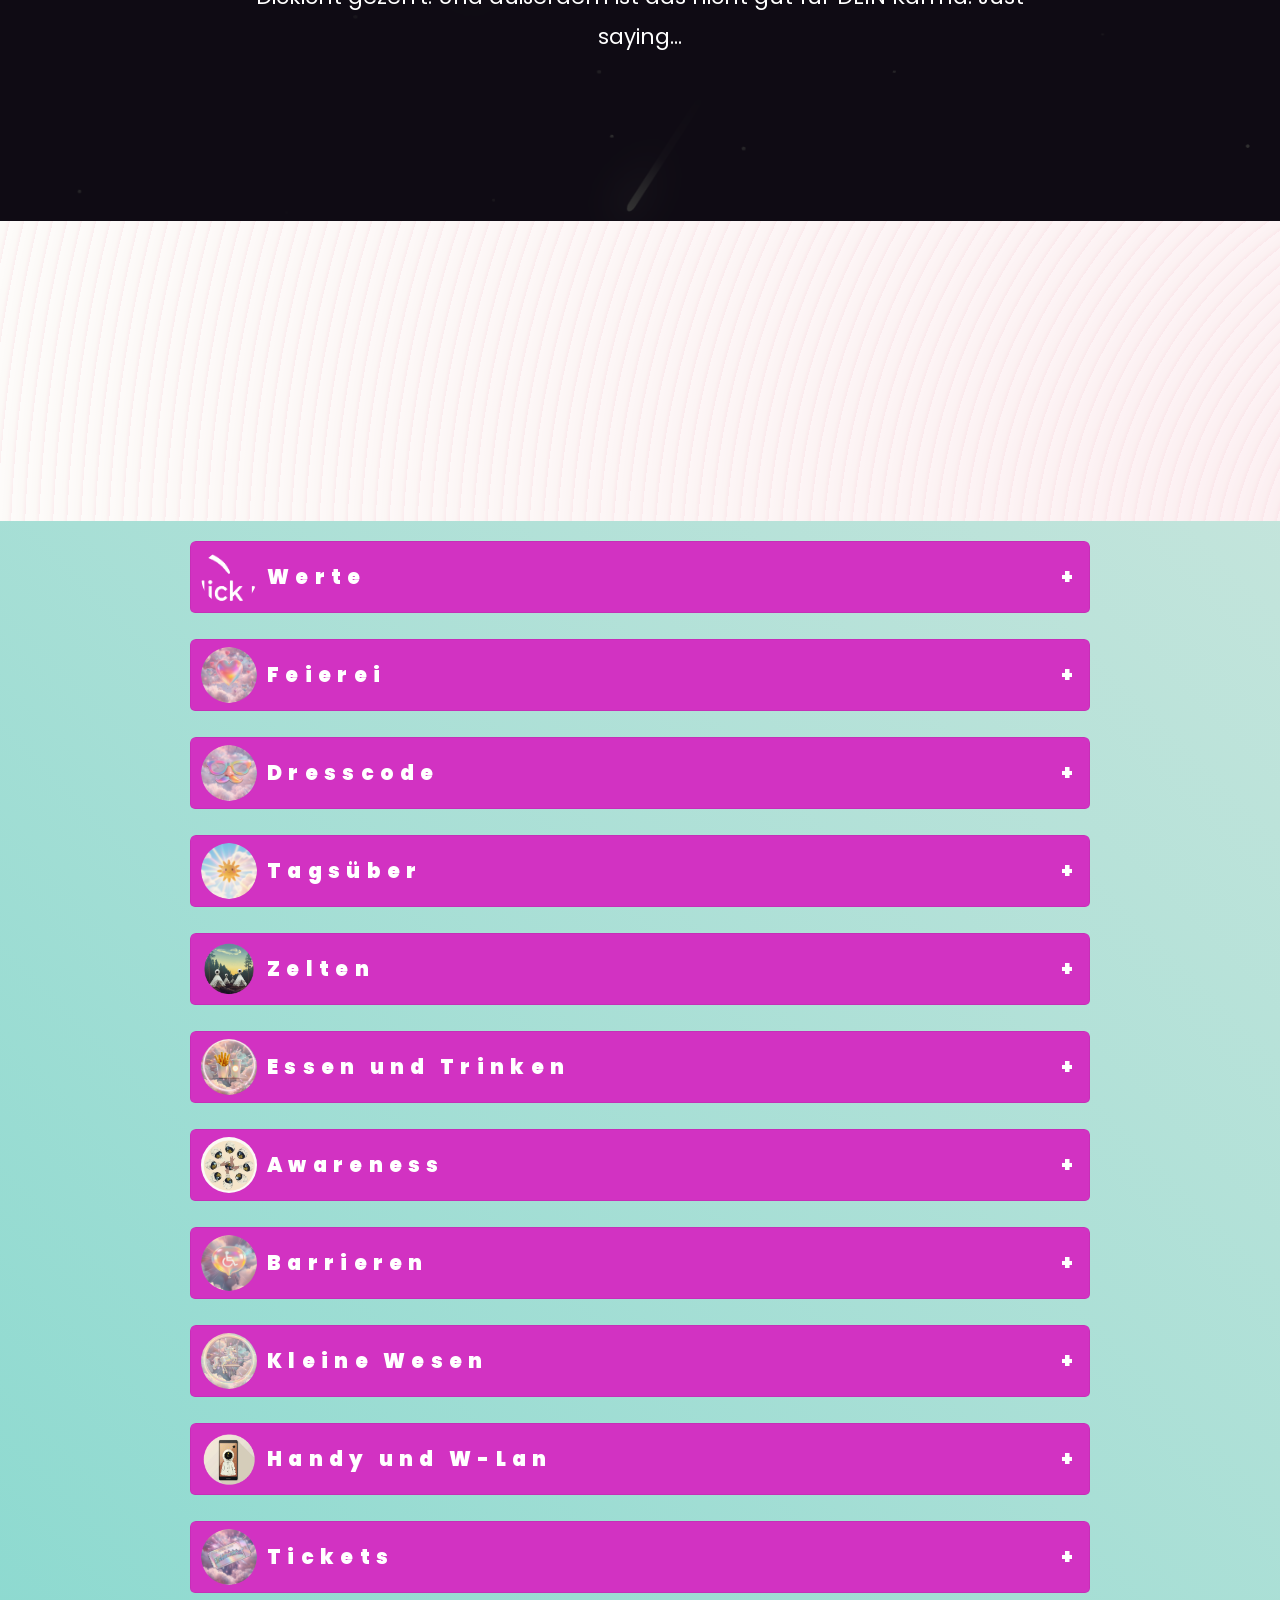
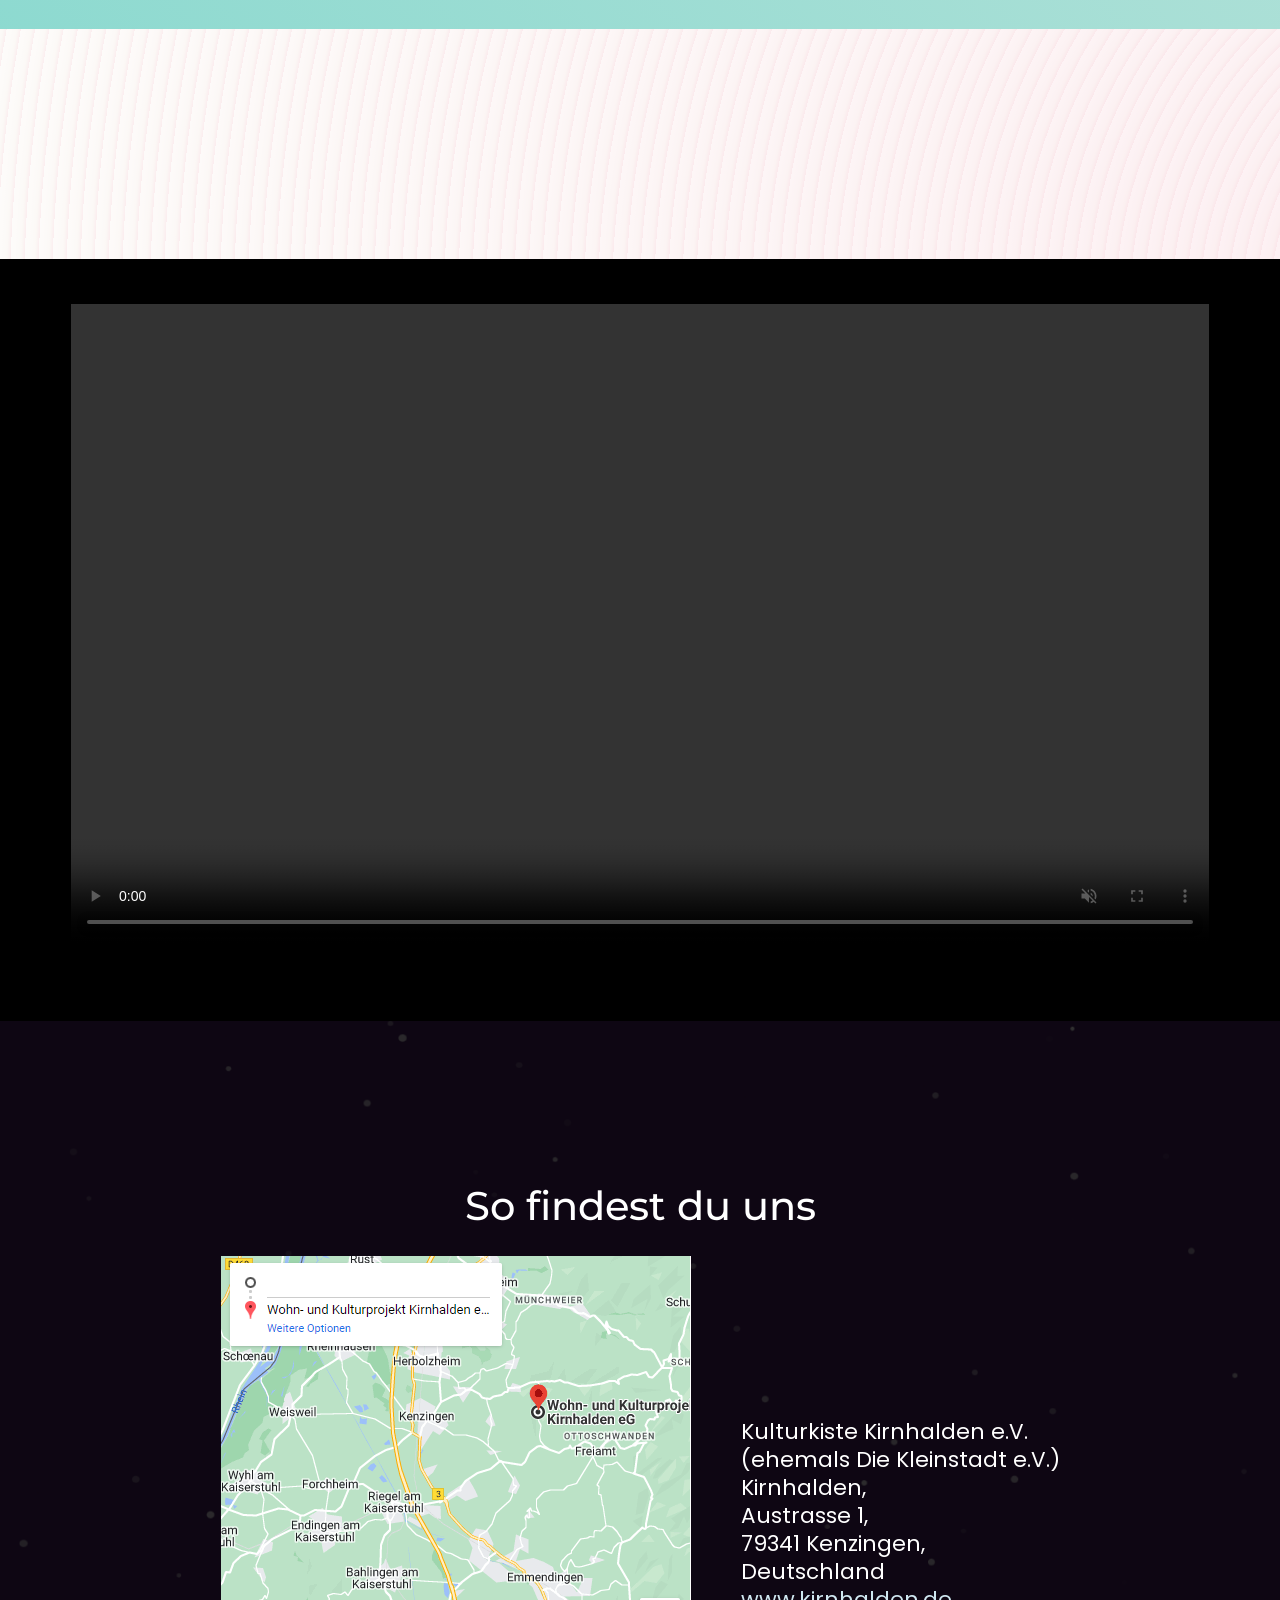
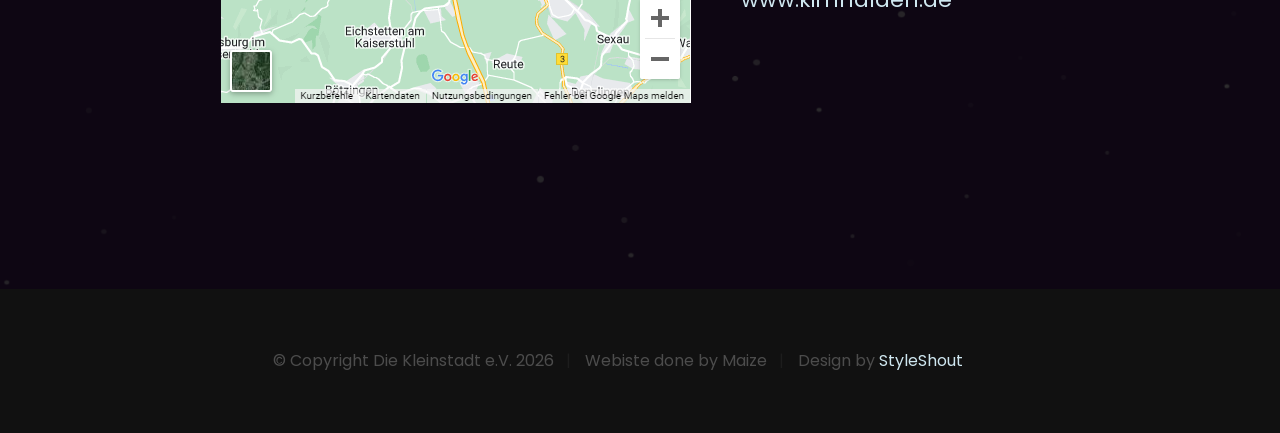
==== commit de24c074: "orange and kirni address" ====
--- a/index.html
+++ b/index.html
@@ -488,13 +488,14 @@
                                 <img src="images/maps.PNG" alt="Karte" class="map-image">
                             </a>
                             <h5 class="map-address">
-                                Die Kleinstadt e.V. <br />
+                                Kulturkiste Kirnhalden e.V. <br />
+                                (ehemals Die Kleinstadt e.V.) <br />
                                 Kirnhalden, <br />
                                 Austrasse 1, <br />
                                 79341 Kenzingen, <br />
                                 Deutschland <br />
                                 <a href="https://www.diekleinstadt.de" target="_blank" class="link">
-                                    www.diekleinstadt.de
+                                    www.kirnhalden.de
                                 </a>
                             </h5>
                         </div>
--- a/css/styles.css
+++ b/css/styles.css
@@ -189,7 +189,7 @@
     /* neon green */
     --accent-2: #d232c2;
     /* hot pink */
-    --accent-3: #ffcc00;
+    --accent-3: #ffa200;
     /* cyan */
 
     /* mapped theme colors (keep existing variable names used across the stylesheet) */
@@ -5130,7 +5130,7 @@
     }
 }
 
-#spruch.s-spruch:hover {
+#spruch2.s-spruch:hover {
     .text-spruch span {
         color: var(--accent-3);
     }
@@ -5194,16 +5194,22 @@
 }
 }
 
-#spruch3 .text-spruch::before {
-    bottom: -80px;
-    left: -330px;
-    background-image: url(../images/weight.png);
-
-    @media (max-width: 600px) {
-        left: -130px;
-        width: 100%;
-        height: 290px;
-        bottom: -220px;
+#spruch3 {
+    .text-spruch {
+        color: var(--accent-3);
+    }
+
+    .text-spruch::before {
+        bottom: -80px;
+        left: -330px;
+        background-image: url(../images/weight.png);
+        
+        @media (max-width: 600px) {
+            left: -130px;
+            width: 100%;
+            height: 290px;
+            bottom: -220px;
+        }
     }
 }
 
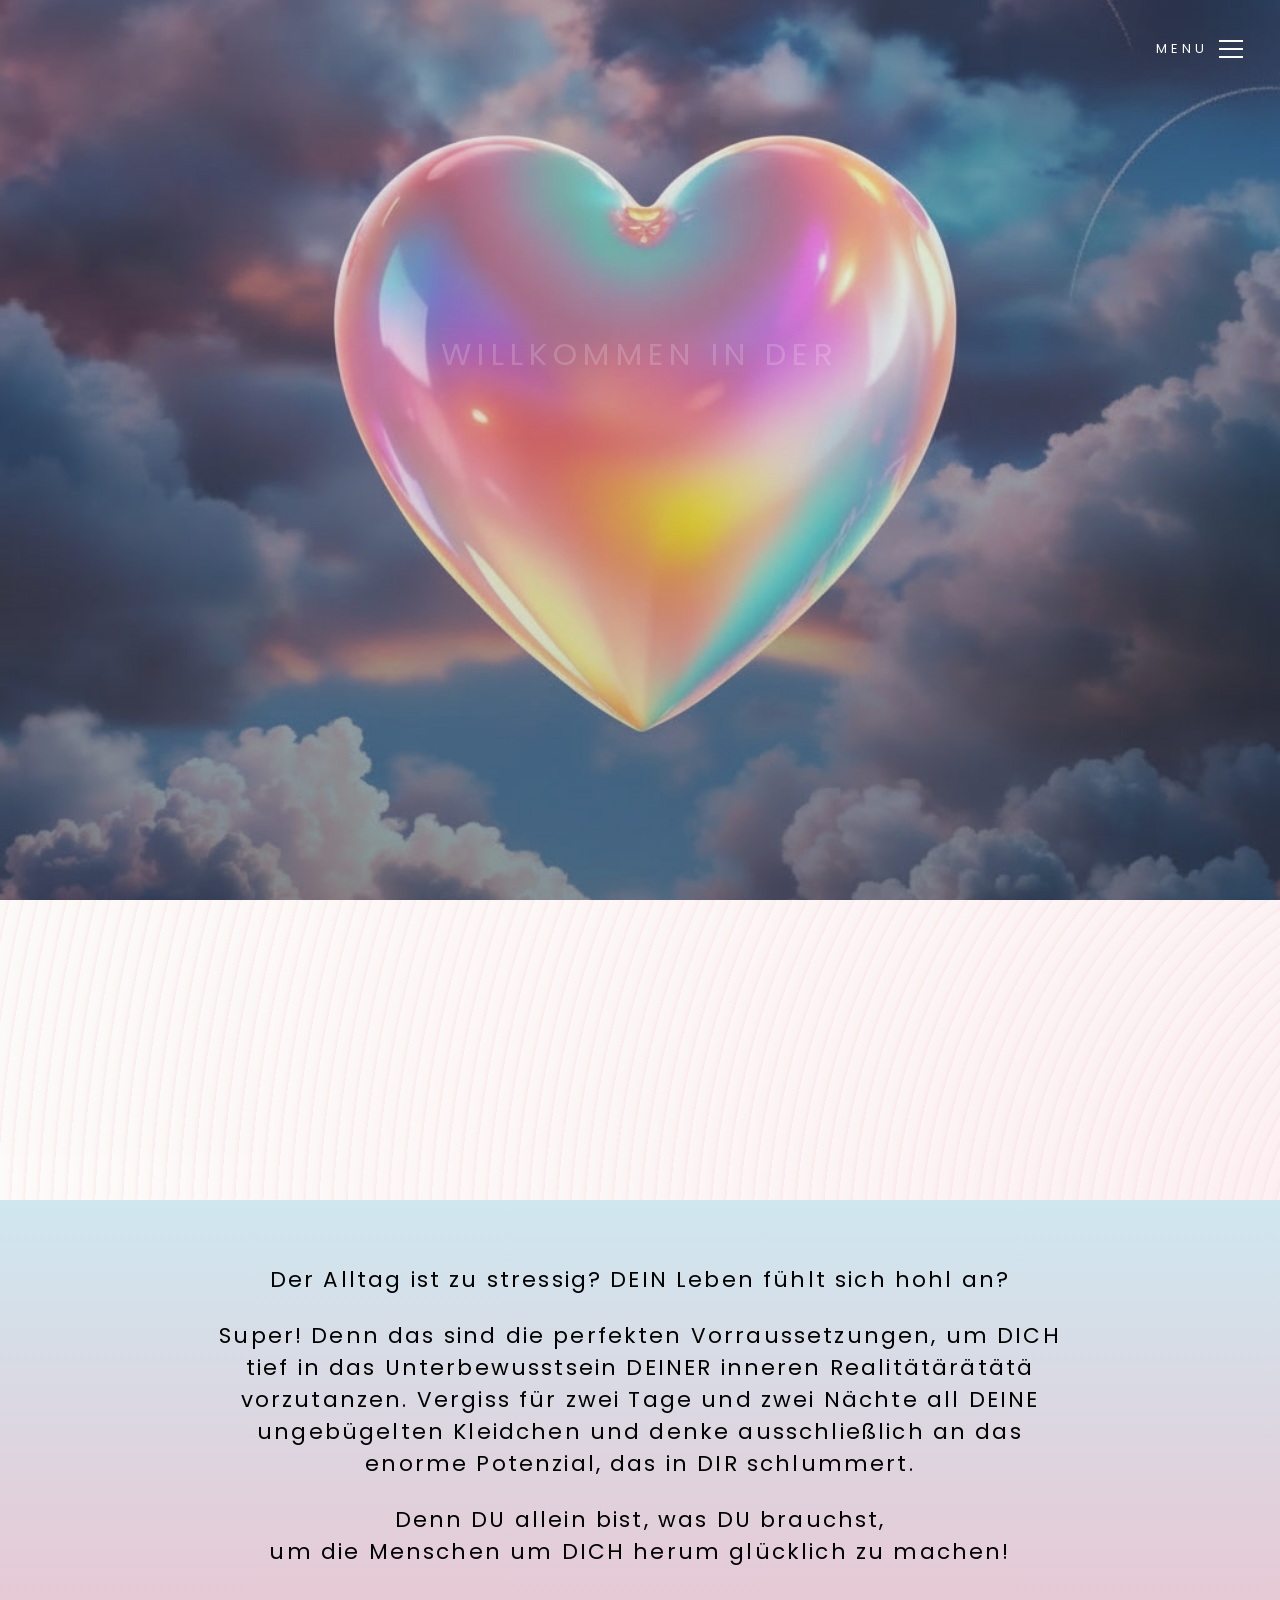
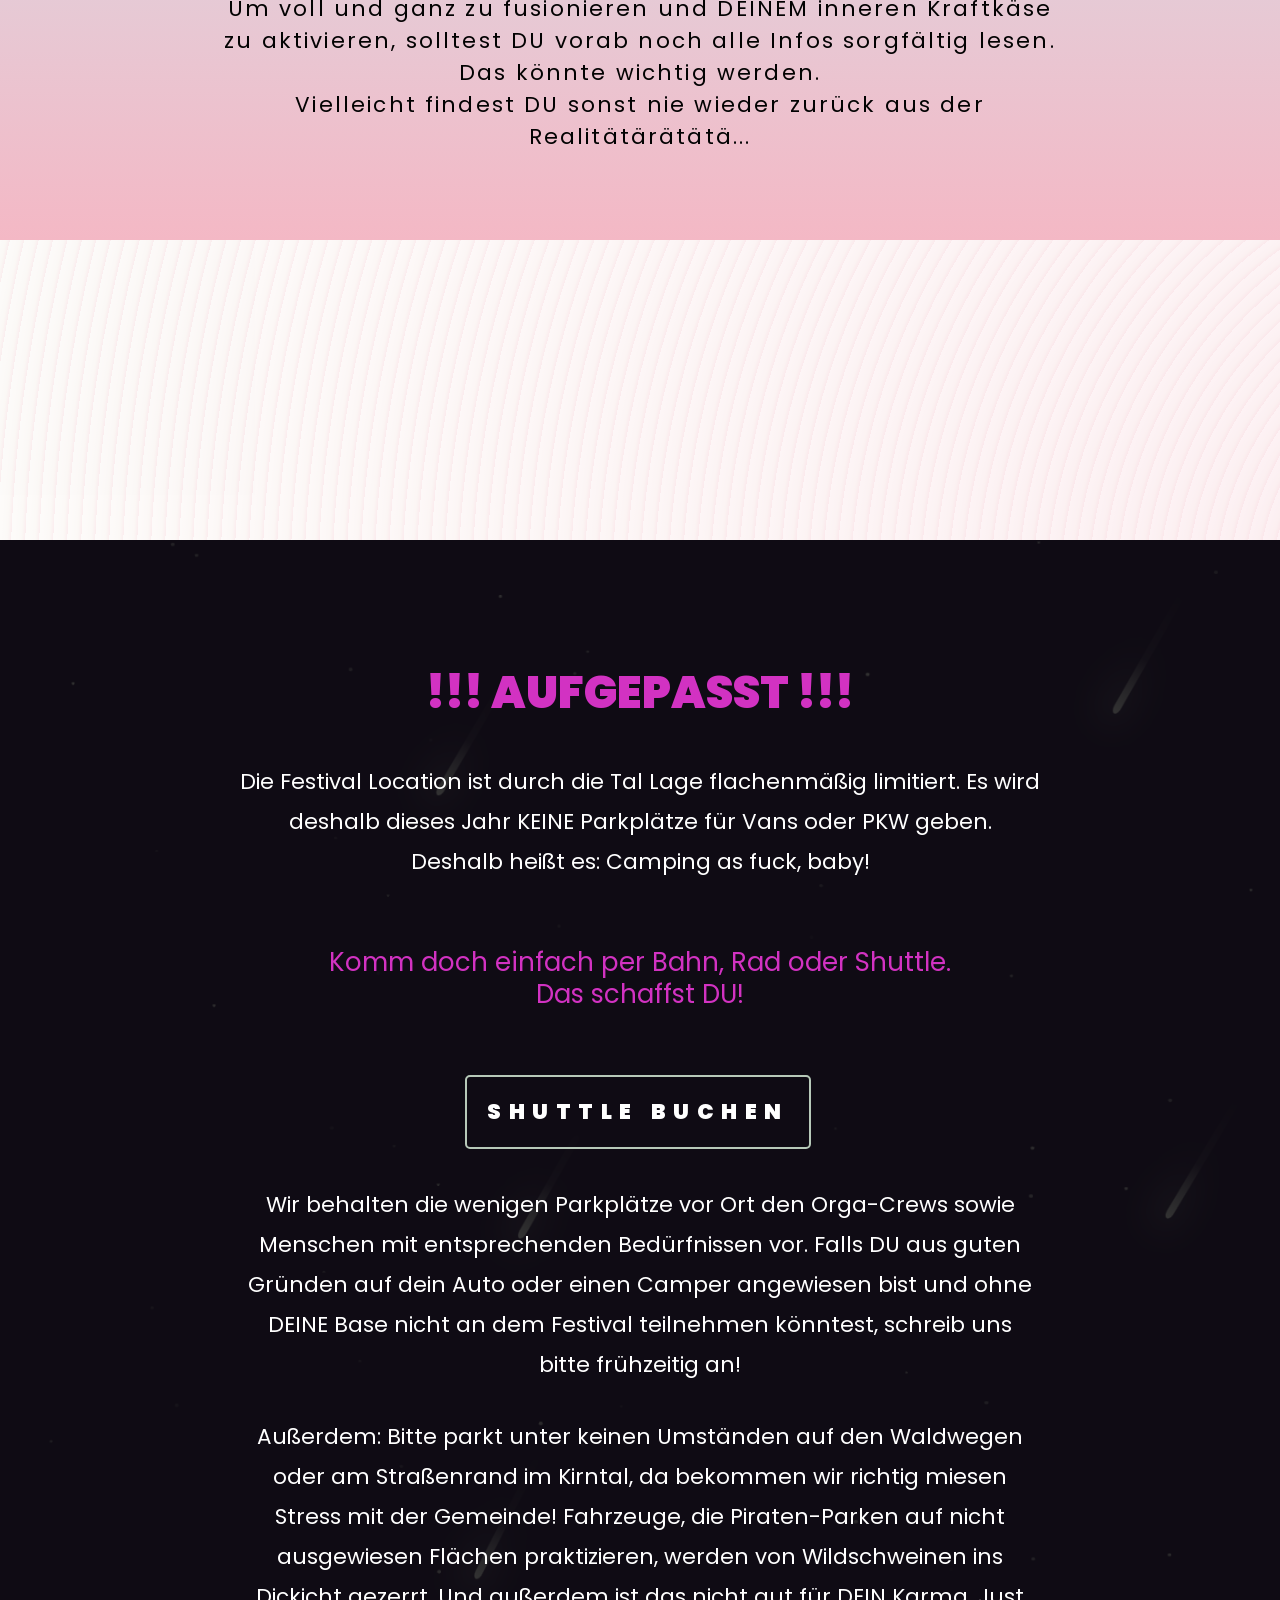
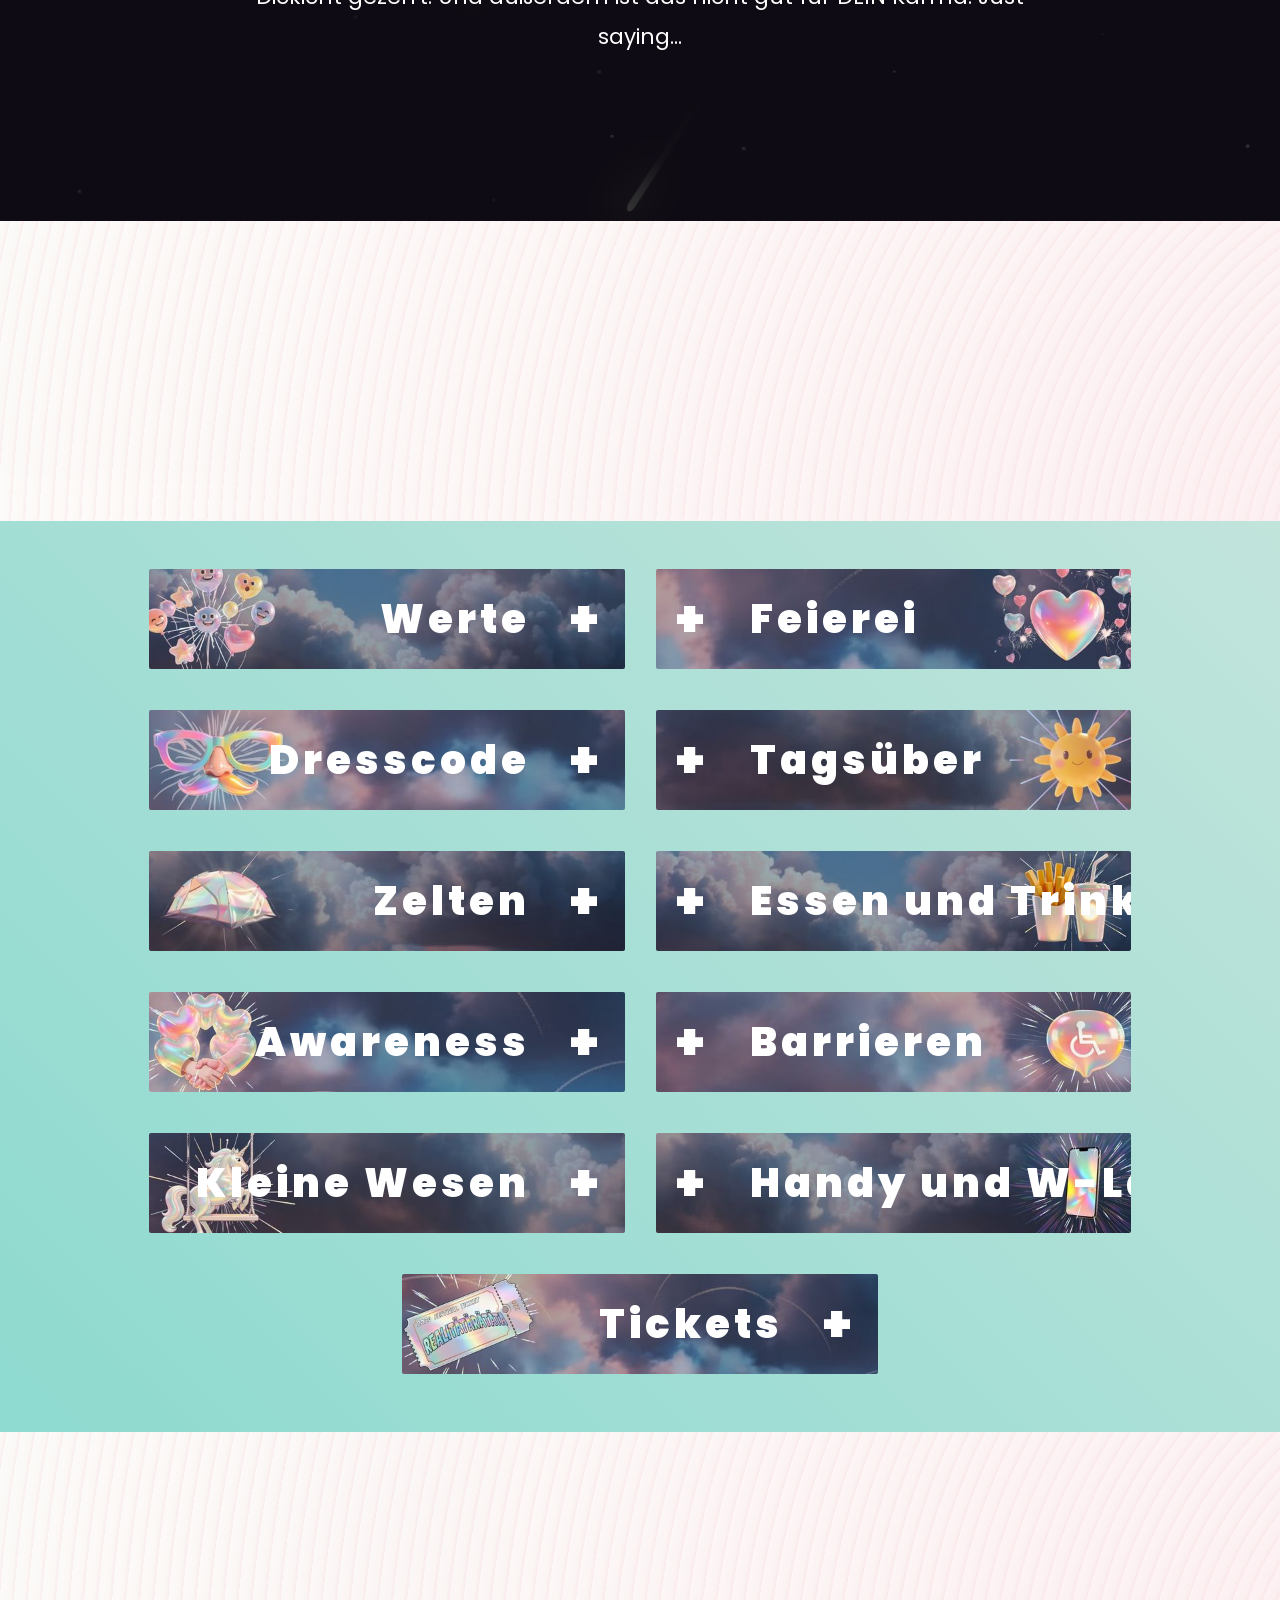
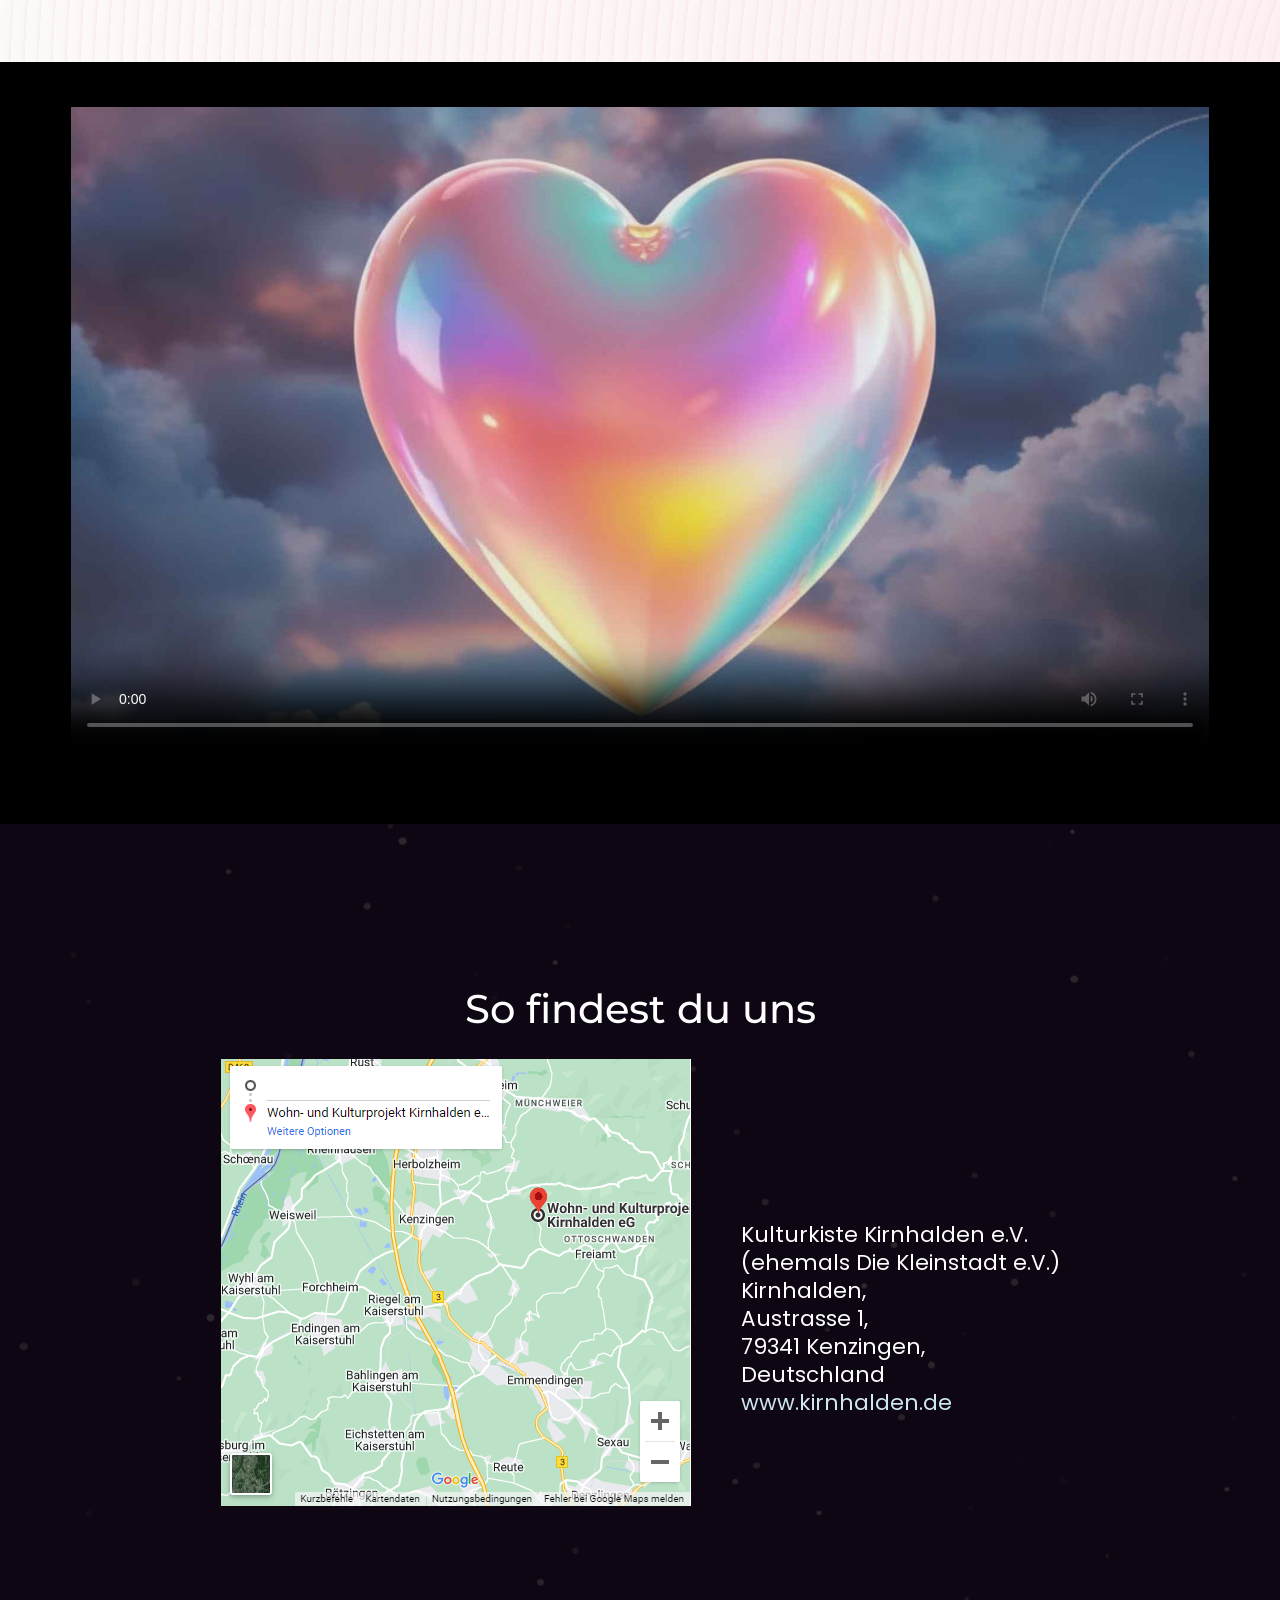
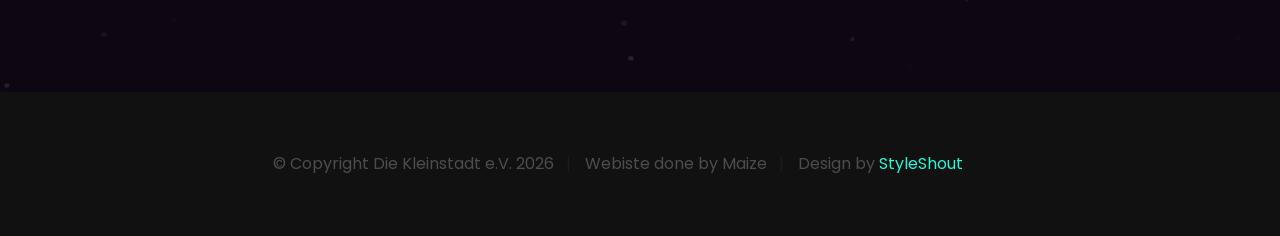
==== commit 18c2c5e6: "adjustments" ====
--- a/index.html
+++ b/index.html
@@ -63,6 +63,7 @@
                         </a>
                     </span>
                 </p>
+                <div class="s-header__nav__bg"></div>
             </nav>
         </header>
 
@@ -214,210 +215,333 @@
 
                 <!-- Info-Circles
             ----------------------------------------------- -->
-                <div class="row s-portfolio__content" data-animate-block>
-                    <div class="column lg-12">
-                        <div class="folio-list bricks">
-
-                            <!-- Werte ----------->
-                            <div class="brick folio-item" data-animate-el>
-                                <div class="folio-item__thumb first-info">
-                                    <div class="clickme">
-                                        <img src="images/click me.png" alt="">
-                                    </div>
-                                    <a class="folio-item__thumb-link" data-size="1050x700">
-                                        <img src="images/festival.png">
-                                    </a>
-                                </div>
-                                <div class="folio-item__info">
-                                    <div class="folio-item__cat">
-                                        Werte
-                                    </div>
-                                    <div class="folio-item__title">
-                                        <p>Die Realitätärätätä befindet auf dem Gelände des Wohn- und Kulturprojekts Kirnhalden und wird von dem gemeinnützigen Verein "Kulturkiste Kirnhalden" gehostet. Alles also fein unkomerziell und einfach, weil es Menschen gibt, die Bock drauf haben! Die Floors werden von SAU GEILEN Kollektiven aus der freiburger+ Partybubble aufgebaut und bespielt. So entsteht eine fluffige Fusion verschiedener Kollektive, der Orga-Crew vor Ort und Ihnen, sehr geehrte Hamen und Derren! Alle sollen hier eine gute Zeit haben können, deshalb seid ihr genauso gefragt, wie die über 100 kreativen Köpfe, die diese mind-blowing Experience seit Monaten organisiert haben!</p>
-                                        <p>Das heißt vor allem: *Jegliche nervige Diskriminierungs-Scheiße wie Sexismus, Rassismus, Faschismus, Queerfeindlichkeit und Ableismus haben auf dem Gelände nix verloren! Falls sie sich doch auf dem Festival rumtreibt wird sie von uns ohne Diskussion aus dem Kirntal befördert! Punkt. *Bitte geht liebevoll miteinander UND mit dem Ort, an dem ihr euch befindet, um. Vergesst nicht, dass Kirnhalden auch das Zuhause von vielen Menschen ist. Das Wohn- und Kulturprojekt steckt unfassbar viel Mühe und Input in die Pflege und Verwaltung der Gebäude und das Gelände. Bitte respektiert diese Privatsphäre entsprechend! *Drogen?</p>
-                                    </div>
-                                </div>
-                            </div>
-
-                            <!-- Feierei ----------->
-                            <div class="brick folio-item" data-animate-el>
-                                <div class="folio-item__thumb">
-                                    <a class="folio-item__thumb-link" data-size="1050x700">
-                                        <img src="images/fete.png" alt="">
-                                    </a>
-                                </div>
-                                <div class="folio-item__info">
-                                    <div class="folio-item__cat">
-                                        Feierei
-                                    </div>
-                                    <div class="folio-item__title">
-                                        <p>Auf drei Floors wird es auch diese Jahr wieder viel wummernden elektronischen Sound in verschiedenen Nuancen geben. Außerdem gibt es eine fette Live Bühne mit grandiosen Artist, die ihr hier mit Sicherheit noch nie erlebt habt.</p>
-                                        <p>Ein paar Tage vor dem Festival stellen wir euch hier das Lineup online. Screenshot empfehlenswert! Dann wisst ihr ganz genau, wann ihr wo richtig seid. Ob beim traditionellen Lindy Hop Workshop mit anschließendem Swing-Set, bei nem deftigen Techno-Geballer im Pavillon oder Outdoor bei live Fem-Traaaaaaaap!</p>
-                                        <p>Und weil Highperforming bei uns großgeschrieben wird, gibt es selbstverständlich noch ein paar kleine hidden Floors und Knutsch-Ecken. Aber das ist next Level experience. Schau einfach, was dein Herz in diesem Moment sagt und lass dich von deinem Inneren Bass leiten...</p>
-                                        <p>Unsere Floors spielen nachts bis 4:44 Uhr. Danach dürfen die Füchse und Hühner schlafen. Um dann am nächsten Tag wieder weiter zu feiern, gemütlich in der Sonne zu liegen oder selbst auf die Open Stage zu hüpfen?</p>
-                                    </div>
-                                </div>
-                            </div>
-
-                            <!-- Dresscode ----------->
-                            <div class="brick folio-item" data-animate-el>
-                                <div class="folio-item__thumb">
-                                    <a class="folio-item__thumb-link" data-size="1050x700">
-                                        <img src="images/clothing.png" alt="">
-                                    </a>
-                                </div>
-                                <div class="folio-item__info">
-                                    <div class="folio-item__cat">
-                                        Dresscode
-                                    </div>
-                                    <div class="folio-item__title">
-                                        <p>Natürlich gilt es, sich besonders heraus zu putzen, um nicht nur innerlich sondern auch äußerlich zu leuchten. Wirf dich dabei bitte in deine treuesten Schrankschätze: Kleidung, die du schon besitzt und für die du nie den passenden Anlass findest. Wir wollen sie, genau so ehrlich wie dich!</p>
-                                        <p>Egal ob Brautkleid deiner Mutter oder der erste Badeanzug mit dem Seepferdchen Abzeichen. Führe sie aus! Dresscode findet in den Nächten seine Höhepunkte, darf aber auch tagsüber ausgelebt werden und falls das gar nicht dein Ding ist, dann tue einfach so, als sei dein Outfit was Besonders. Hauptsache, du bist die beste Version deiner Selbst.</p>
-                                    </div>
-                                </div>
-                            </div>
-
-                            <!-- Tagsüber ----------->
-                            <div class="brick folio-item" data-animate-el>
-                                <div class="folio-item__thumb">
-                                    <a class="folio-item__thumb-link" data-size="1050x700">
-                                        <img src="images/daytime.png" alt="">
-                                    </a>
-                                </div>
-                                <div class="folio-item__info">
-                                    <div class="folio-item__cat">
-                                        Tagsüber
-                                    </div>
-                                    <div class="folio-item__title">
-                                        <p>Nachdem du hoffentlich dein morgendliches 5-Minuten-Journaling bezüglich deiner Darm-Flora, dein Matcha-Haarspitzen-Treatment sowie deine Aszendenten-Mediation durchgeführt hast, kannst du dich zu einer der vielen Tagsüber-Aktivitäten dazu gesellen.</p>
-                                        <p>In den Wäldern um Kirnhalden lässt es sich hervorragend flanieren, im Innenhof Kaffee oral oder direkt intervenös einnehmen oder du gehst straight wieder auf den Outdoor Floor oder zur Live-Stage. Wer mehr möchte kann morgens beim Yoga mitmachen (ohne Ironie!), im Zirkuszelte Workshops besuchen oder einfach selbst was Kleines initiieren.</p>
-                                        <p>Das Programm für die Workshops findest du kurz vor dem Festival hier oder vor Ort auf dem Shedul. Awaken your inner self!</p>
-                                    </div>
-                                </div>
-                            </div>
-
-                            <!-- Zelten ----------->
-                            <div class="brick folio-item" data-animate-el>
-                                <div class="folio-item__thumb">
-                                    <a class="folio-item__thumb-link" data-size="1050x700">
-                                        <img src="images/camp.png" alt="">
-                                    </a>
-                                </div>
-                                <div class="folio-item__info">
-                                    <div class="folio-item__cat">
-                                        Zelten
-                                    </div>
-                                    <div class="folio-item__title">
-                                        <p>500 Meter von den Floors entfernt gibt es eine große Wiese für dein to-go-Zuhause. Bitte rückt eng zusammen, dann ist auch Platz für alle. Auf der Wiese stehen ein paar Kompostklos und Handwasch-Stationen, bitte liebevoll befüllen und daran denken, dass das der Hotspot für Krankheiten ist. Es gibt übrigens keine Duschen auf dem Gelände, also frisch kommen und dreckig gehen, baby!</p>
-                                        <p>Wir können leider keinerlei Spontan-Schlafplätze in den Gebäuden oder Kram, wie Decken oder Matratzen, zur Verfügung stellen. Sorgt bitte gut für euch, wir sind im Outback, gell. Hier wird es nachts im Juni auch noch Mal ordentlich kalt und feucht werden. Und bei Regen.... Joa, dann wird's wild. Ah, und noch was: Bitte kein offenes Feuer auf der Campingwiese machen!</p>
-                                    </div>
-                                </div>
-                            </div>
-
-                            <!-- Essen und trinken ----------->
-                            <div class="brick folio-item" data-animate-el>
-                                <div class="folio-item__thumb">
-                                    <a class="folio-item__thumb-link" data-size="1050x700">
-                                        <img src="images/food.jpg" style="border-radius: 50%;" alt="">
-                                    </a>
-                                </div>
-                                <div class="folio-item__info">
-                                    <div class="folio-item__cat">
-                                        Essen und Trinken
-                                    </div>
-                                    <div class="folio-item__title">
-                                        <p>Knurrende Mägen sind nix für schöne Dancefloors, das stört die Akustik... Deshalb füllt sie doch mit was Feinem von den Essensständen. Es gibt Pizza, Pommes und feines von Aubergenie! Morgens gibt es außerdem frische Backwaren auf die Hand und knackiges Obst für den personal Glow.</p>
-                                        <p>Bringt als Back-up bitte noch Vesperzeug mit, es gibt im Umkreis von 9 Kilometern keine Läden! Für Bier, Limos, Schorle und Sekt ist an den Bars gesorgt. Alles zu liebevollen Preisen, also kauft gerne an den lokalen Bars. Investiere, du wirst es nicht bereuen!</p>
-                                        <p>Tatsächlich haben wir auch den Sekko Sociale da, ihr supportet also nicht nur euer neues Lieblingsfestival sondern auch ein sinnvolles Aufsteiger*innen Programm für Menschen, die rechts falsch abgebogen waren... Leitungswasser gibt es kostenfrei an den gekennzeichneten Auffüllstationen.</p>
-                                    </div>
-                                </div>
-                            </div>
-
-                            <!-- Awareness ----------->
-                            <div class="brick folio-item" data-animate-el>
-                                <div class="folio-item__thumb">
-                                    <a class="folio-item__thumb-link" data-size="1050x700">
-                                        <img src="images/soli.png" alt="">
-                                    </a>
-                                </div>
-                                <div class="folio-item__info">
-                                    <div class="folio-item__cat">
-                                        Awareness
-                                    </div>
-                                    <div class="folio-item__title">
-                                        <p>Auf dem Festival gibt es ein erfahrenes Awareness-Team, einen Awareness-Raum, Erste-Hilfe-Sets und einen Info-Stand. Bitte nutze diese Angebote, wenn du sie brauchst: Du darfst dich jederzeit an die Menschen in lila Warnweste (Awareness), die Hauptorga (Haikappi) oder den Infostand wenden!</p>
-                                        <p>Falls du vorab noch Infos brauchst, um dein Ticket buchen zu können, dann <a class="link" href="mailto:party@kirnhalden.de">schreib uns gerne direkt an!</a></p>
-                                    </div>
-                                </div>
-                            </div>
-
-                            <!-- Barrieren ----------->
-                            <div class="brick folio-item" data-animate-el>
-                                <div class="folio-item__thumb">
-                                    <a class="folio-item__thumb-link" data-size="1050x700">
-                                        <img src="images/accessability.png" alt="">
-                                    </a>
-                                </div>
-                                <div class="folio-item__info">
-                                    <div class="folio-item__cat">
-                                        Barrieren
-                                    </div>
-                                    <div class="folio-item__title">
-                                        <p>Zwei der drei großen Floors, die Live-Bühne, die Toiletten und der Innenhof sind barrierefrei und z.B. mit Rolli gut zu erreichen. Allerdings können wir die Barrierefreiheit nicht auf dem gesamten Gelände sicherstellen. Auf Nachfrage stellen wir gerne einen gut zu erreichenden Stellplatz für deine PKW oder Camper bereit. Schreib uns diesbezüglich aber frühzeitig an!</p>
-                                        <p>Auch beantworten wir dir gerne alle weiteren Fragen zu Barrieren und versuchen deinen Bedürfnisse durch Beeinträchtigungen oder Neurodiversitäten gerecht zu werden. Wir wollen es gerne möglich machen, dass du kommen kannst. Lass uns zusammen schauen, wie es umsetzbar ist!</p>
-                                    </div>
-                                </div>
-                            </div>
-
-                            <!-- Kleine Wesen ----------->
-                            <div class="brick folio-item" data-animate-el>
-                                <div class="folio-item__thumb">
-                                    <a class="folio-item__thumb-link" data-size="1050x700">
-                                        <img src="images/unicorn.jpg" style="border-radius: 50%;" alt="">
-                                    </a>
-                                </div>
-                                <div class="folio-item__info">
-                                    <div class="folio-item__cat">
-                                        Kleine Wesen
-                                    </div>
-                                    <div class="folio-item__title">
-                                        <p>Auch wenn Axolotl die exzellentesten Freunde sind: Die Realitätärätätä wird kein kind- und tiergerechter Ort sein. Falls es sich für euch nicht anders organisieren lässt, tragt ihr während der Veranstaltung die alleinige Verantwortung für das Wohlbefinden der Kleinen.</p>
-                                        <p>Wir erschaffen keine expliziten Räume oder Programmpunkte für Kinder, außerdem gibt es einen ungeschützten Bachlauf und andere Gefahrenstellen auf dem Gelände. Hunde sind bitte an der Leine zu führen. Hundekot unbedingt einsammeln, thanks!</p>
-                                        <p>Und weil wir es selbst blöde finden, dass hier nicht alle zusammen feiern werden, gibt es 2027 dann statt der Realitätärätätä wieder das familienfreundliche Kultursommerfest in Kirnhalden!</p>
-                                    </div>
-                                </div>
-                            </div>
-
-                            <!-- Handy & WLAN ----------->
-                            <div class="brick folio-item" data-animate-el>
-                                <div class="folio-item__thumb">
-                                    <a class="folio-item__thumb-link" data-size="1050x700">
-                                        <img src="images/smartphone.png" alt="">
-                                    </a>
-                                </div>
-                                <div class="folio-item__info">
-                                    <div class="folio-item__cat">
-                                        Handy und W-Lan
-                                    </div>
-                                    <div class="folio-item__title">
-                                        <p>Im Kirntal ist der Handyempfang bescheiden bis gar nicht vorhanden. Es gibt ein offenes W-Lan, bitte aber nur wenn unbedingt notwendig nutzen, ist sonst sofort überlastet und schluckt Kapazitäten, die wir auch für Orga benötigen. Deshalb: Line-Ups und Maps vorab screenshooten :)</p>
-                                        <p>Für Notfälle gibt es einen Festnetzanschluss!</p>
-                                    </div>
-                                </div>
-                            </div>
-
-                            <!-- Tickets ----------->
-                            <div class="brick folio-item" data-animate-el>
-                                <div class="folio-item__thumb">
-                                    <a class="folio-item__thumb-link" data-size="1050x700">
-                                        <img src="images/normal.png" alt="">
-                                    </a>
-                                </div>
-                                <div class="folio-item__info">
-                                    <div class="folio-item__cat">
-                                        Tickets
-                                    </div>
-                                    <!-- <div class="folio-item__title">
+                <div class="accordion-container s-portfolio__content" data-animate-block>
+                    <div class="folio-list bricks">
+
+                        <!-- Werte ----------->
+                        <div class="brick folio-item" data-animate-el>
+                            <div class="folio-item__thumb first-info">
+
+                                <a class="folio-item__thumb-link" data-size="1050x700">
+                                    <img src="images/buttons/1.jpg" alt="">
+                                </a>
+                            </div>
+                            <div class="folio-item__info">
+                                <div class="folio-item__cat">
+                                    Werte
+                                </div>
+                                <div class="folio-item__title">
+                                    <p>Die Realitätärätätä befindet auf dem Gelände des Wohn- und Kulturprojekts
+                                        Kirnhalden und wird vom gemeinnützigen Verein "Kulturkiste Kirnhalden"
+                                        gehostet. Alles also fein unkomerziell und einfach, weil es Menschen gibt, die
+                                        Bock drauf haben! Die Floors werden von SAU GEILEN Kollektiven aus der
+                                        Freiburger+ Partybubble aufgebaut und bespielt. So entsteht eine fluffige Fusion
+                                        verschiedener Kollektive, der Orga-Crew vor Ort und <span>Ihnen</span>, sehr
+                                        geehrte Hamen
+                                        und Derren! </br>
+                                        Alle sollen hier eine gute Zeit haben können, deshalb bist <span>du</span>
+                                        genauso gefragt, wie die über 100 kreativen Köpfe, die diese mind-blowing
+                                        Experience seit Monaten organisiert haben!</p>
+                                    <p>Das heißt vor allem: *Jegliche nervige Diskriminierungs-Scheiße wie Sexismus,
+                                        Rassismus, Faschismus, Queerfeindlichkeit und Ableismus haben auf dem Gelände
+                                        nix verloren! Falls sie sich doch auf dem Festival rumtreibt wird sie von uns
+                                        ohne Diskussion aus dem Kirntal befördert! Punkt. *Bitte geht liebevoll
+                                        miteinander UND mit dem Ort, an dem <span>du dich</span> befindest, um. </p>
+                                    <p>
+                                        Vergesst nicht, dass Kirnhalden auch das Zuhause von vielen Menschen ist. Das
+                                        Wohn- und Kulturprojekt
+                                        steckt unfassbar viel Mühe und Input in die Pflege und Verwaltung der Gebäude
+                                        und das Gelände. </p>
+                                    <p>
+                                        Bitte respektiert diese Privatsphäre entsprechend!</p>
+                                </div>
+                            </div>
+                        </div>
+
+                        <!-- Feierei ----------->
+                        <div class="brick folio-item" data-animate-el>
+                            <div class="folio-item__thumb">
+                                <a class="folio-item__thumb-link" data-size="1050x700">
+                                    <img src="images/buttons/2.jpg" alt="">
+                                </a>
+                            </div>
+                            <div class="folio-item__info">
+                                <div class="folio-item__cat">
+                                    Feierei
+                                </div>
+                                <div class="folio-item__title">
+                                    <p>Auf drei Floors wird es auch diese Jahr wieder viel wummernden elektronischen
+                                        Sound in verschiedenen Nuancen geben. Außerdem gibt es eine fette Live Bühne mit
+                                        grandiosen Artist, die <span>du</span> hier mit Sicherheit noch nie erlebt hast.
+                                    </p>
+                                    <p>Ein paar Tage vor dem Festival stellen wir <span>dir</span> hier das Lineup
+                                        online.
+                                        Screenshot empfehlenswert! Dann weißt <span>du</span> ganz genau, wann
+                                        <span>du</span> wo richtig bist.
+                                        Ob beim traditionellen Lindy Hop Workshop mit anschließendem Swing-Set, bei nem
+                                        deftigen Techno-Geballer im Pavillon oder Outdoor bei live Fem-Traaaaaaaap!
+                                    </p>
+                                    <p>Und weil Highperforming bei uns großgeschrieben wird, gibt es selbstverständlich
+                                        noch ein paar kleine hidden Floors und Knutsch-Ecken. Aber das ist next Level
+                                        experience. Schau einfach, was <span>dein</span> Herz in diesem Moment sagt und
+                                        lass <span>dich</span> von
+                                        <span>deinem</span> inneren Bass leiten...
+                                    </p>
+                                    <p>Unsere Floors spielen nachts bis 4Uhr. Danach dürfen die Füchse und Hühner
+                                        schlafen. Um dann am nächsten Tag wieder weiter zu feiern, gemütlich in der
+                                        Sonne zu liegen oder selbst auf die Open Stage zu hüpfen?</p>
+                                </div>
+                            </div>
+                        </div>
+
+                        <!-- Dresscode ----------->
+                        <div class="brick folio-item" data-animate-el>
+                            <div class="folio-item__thumb">
+                                <a class="folio-item__thumb-link" data-size="1050x700">
+                                    <img src="images/buttons/3.jpg" alt="">
+                                </a>
+                            </div>
+                            <div class="folio-item__info">
+                                <div class="folio-item__cat">
+                                    Dresscode
+                                </div>
+                                <div class="folio-item__title">
+                                    <p>Natürlich gilt es, sich besonders heraus zu putzen, um nicht nur innerlich
+                                        sondern auch äußerlich zu leuchten. Wirf <span>dich</span> dabei bitte in
+                                        <span>deine</span> treuesten
+                                        Schrankschätze: Kleidung, die <span>du</span> schon besitzt und für die
+                                        <span>du</span> nie den passenden
+                                        Anlass findest. Wir wollen sie, genau so ehrlich wie <span>dich</span>!
+                                    </p>
+                                    <p>Egal ob Brautkleid <span>deiner</span> Mutter oder der erste Badeanzug mit dem
+                                        Seepferdchen
+                                        Abzeichen. Führe sie aus! Dresscode findet in den Nächten seine Höhepunkte, darf
+                                        aber auch tagsüber ausgelebt werden und falls das gar nicht <span>dein</span>
+                                        Ding ist, dann
+                                        tue einfach so, als sei dein Outfit was Besonders. Hauptsache, <span>du</span>
+                                        bist die beste
+                                        Version <span>deiner</span> Selbst.</p>
+                                </div>
+                            </div>
+                        </div>
+
+                        <!-- Tagsüber ----------->
+                        <div class="brick folio-item" data-animate-el>
+                            <div class="folio-item__thumb">
+                                <a class="folio-item__thumb-link" data-size="1050x700">
+                                    <img src="images/buttons/4.jpg" alt="">
+                                </a>
+                            </div>
+                            <div class="folio-item__info">
+                                <div class="folio-item__cat">
+                                    Tagsüber
+                                </div>
+                                <div class="folio-item__title">
+                                    <p>Nachdem <span>du</span> hoffentlich <span>dein</span> morgendliches
+                                        5-Minuten-Journaling bezüglich <span>deiner</span>
+                                        Darm-Flora, <span>dein</span> Matcha-Haarspitzen-Treatment sowie
+                                        <span>deine</span> Aszendenten-Mediation
+                                        durchgeführt hast, kannst <span>du dich</span> zu einer der vielen
+                                        Tagsüber-Aktivitäten dazu
+                                        gesellen.
+                                    </p>
+                                    <p>In den Wäldern um Kirnhalden lässt es sich hervorragend flanieren, im Innenhof
+                                        Kaffee oral oder direkt intervenös einnehmen oder <span>du</span> gehst straight
+                                        wieder auf
+                                        den Outdoor Floor oder zur Live-Stage. Wer mehr möchte kann morgens beim Yoga
+                                        mitmachen (ohne Ironie!), im Zirkuszelte Workshops besuchen oder einfach selbst
+                                        was Kleines initiieren.</p>
+                                    <p>Das Programm für die Workshops findest <span>du</span> kurz vor dem Festival hier
+                                        oder vor Ort
+                                        auf der Tafel. Awaken <span>your</span> inner self!</p>
+                                </div>
+                            </div>
+                        </div>
+
+                        <!-- Zelten ----------->
+                        <div class="brick folio-item" data-animate-el>
+                            <div class="folio-item__thumb">
+                                <a class="folio-item__thumb-link" data-size="1050x700">
+                                    <img src="images/buttons/5.jpg" alt="">
+                                </a>
+                            </div>
+                            <div class="folio-item__info">
+                                <div class="folio-item__cat">
+                                    Zelten
+                                </div>
+                                <div class="folio-item__title">
+                                    <p>500 Meter von den Floors entfernt gibt es eine große Wiese für <span>dein</span>
+                                        to-go-Zuhause. Bitte rückt eng zusammen, dann ist auch Platz für alle. Auf der
+                                        Wiese stehen ein paar Kompostklos und Handwasch-Stationen, bitte liebevoll
+                                        befüllen und daran denken, dass das der Hotspot für Krankheiten ist. Es gibt
+                                        übrigens keine Duschen auf dem Gelände, also frisch kommen und dreckig gehen,
+                                        baby!</p>
+                                    <p>Wir können leider keinerlei Spontan-Schlafplätze in den Gebäuden oder Kram, wie
+                                        Decken oder Matratzen, zur Verfügung stellen. Sorge bitte gut für
+                                        <span>dich</span>, wir sind
+                                        im Outback, gell. Hier wird es nachts im Juni auch noch Mal ordentlich kalt und
+                                        feucht werden. </br>Und bei Regen.... Joa, dann wird's wild.
+                                    </p>
+                                    <p>
+                                        Ah, und noch was: Bitte
+                                        kein offenes Feuer auf der Campingwiese machen!</p>
+                                </div>
+                            </div>
+                        </div>
+
+                        <!-- Essen und trinken ----------->
+                        <div class="brick folio-item" data-animate-el>
+                            <div class="folio-item__thumb">
+                                <a class="folio-item__thumb-link" data-size="1050x700">
+                                    <img src="images/buttons/6.jpg" alt="">
+                                </a>
+                            </div>
+                            <div class="folio-item__info">
+                                <div class="folio-item__cat">
+                                    Essen und Trinken
+                                </div>
+                                <div class="folio-item__title">
+                                    <p>Knurrende Mägen sind nix für schöne Dancefloors, das stört die Akustik... Deshalb
+                                        fülle ihn doch mit was Feinem von den Essensständen. Es gibt Pizza, Pommes und
+                                        feines von Aubergenie! Morgens gibt es außerdem frische Backwaren auf die Hand
+                                        und knackiges Obst für den personal Glow.</p>
+                                    <p>Bring als Back-up bitte noch Vesperzeug mit, es gibt im Umkreis von 9 Kilometern
+                                        keine Läden! Für Bier, Limos, Schorle und Sekt ist an den Bars gesorgt. Alles zu
+                                        liebevollen Preisen, also kauf gerne an den lokalen Bars. Investiere,
+                                        <span>du</span> wirst
+                                        es nicht bereuen!
+                                    </p>
+                                    <p>Tatsächlich haben wir auch den <a href="https://sekkosoziale.de/" class="link"
+                                            target="_blank" rel="noopener noreferrer">Sekko Soziale</a> da,
+                                        <span>du</span> supportest also nicht nur
+                                        <span>dein</span> neues Lieblingsfestival sondern auch ein sinnvolles
+                                        Aufsteiger*innen
+                                        Programm für Menschen, die rechts falsch abgebogen waren... Leitungswasser gibt
+                                        es kostenfrei an den gekennzeichneten Auffüllstationen.
+                                    </p>
+                                </div>
+                            </div>
+                        </div>
+
+                        <!-- Awareness ----------->
+                        <div class="brick folio-item" data-animate-el>
+                            <div class="folio-item__thumb">
+                                <a class="folio-item__thumb-link" data-size="1050x700">
+                                    <img src="images/buttons/7.jpg" alt="">
+                                </a>
+                            </div>
+                            <div class="folio-item__info">
+                                <div class="folio-item__cat">
+                                    Awareness
+                                </div>
+                                <div class="folio-item__title">
+                                    <p>Auf dem Festival gibt es ein erfahrenes Awareness-Team, einen Awareness-Raum,
+                                        Erste-Hilfe-Sets und einen Info-Stand. Bitte nutze diese Angebote, wenn
+                                        <span>du</span> sie
+                                        brauchst: <span>Du</span> darfst <span>dich</span> jederzeit an die Menschen in
+                                        lila Warnweste
+                                        (Awareness), die Hauptorga (Haikappi) oder den Infostand wenden!
+                                    </p>
+                                    <p>Falls <span>du</span> vorab noch Infos brauchst, um dein Ticket buchen zu können,
+                                        dann <a class="link" href="mailto:party@kirnhalden.de">schreib uns gerne direkt
+                                            an!</a></p>
+                                </div>
+                            </div>
+                        </div>
+
+                        <!-- Barrieren ----------->
+                        <div class="brick folio-item" data-animate-el>
+                            <div class="folio-item__thumb">
+                                <a class="folio-item__thumb-link" data-size="1050x700">
+                                    <img src="images/buttons/8.jpg" alt="">
+                                </a>
+                            </div>
+                            <div class="folio-item__info">
+                                <div class="folio-item__cat">
+                                    Barrieren
+                                </div>
+                                <div class="folio-item__title">
+                                    <p>Zwei der drei großen Floors, die Live-Bühne, die Toiletten und der Innenhof sind
+                                        barrierefrei und z.B. mit Rolli gut zu erreichen. Allerdings können wir die
+                                        Barrierefreiheit nicht auf dem gesamten Gelände sicherstellen. Auf Nachfrage
+                                        stellen wir gerne einen gut zu erreichenden Stellplatz für <span>deinen</span>
+                                        PKW oder Camper
+                                        bereit. Schreib uns diesbezüglich aber frühzeitig an!</p>
+                                    <p>Auch beantworten wir <span>dir</span> gerne alle weiteren Fragen zu Barrieren und
+                                        versuchen
+                                        <span>deinen</span> Bedürfnisse durch Beeinträchtigungen oder Neurodiversitäten
+                                        gerecht zu
+                                        werden. Wir wollen es gerne möglich machen, dass <span>du</span> kommen kannst.
+                                        Lass uns
+                                        zusammen schauen, wie es umsetzbar ist!
+                                    </p>
+                                </div>
+                            </div>
+                        </div>
+
+                        <!-- Kleine Wesen ----------->
+                        <div class="brick folio-item" data-animate-el>
+                            <div class="folio-item__thumb">
+                                <a class="folio-item__thumb-link" data-size="1050x700">
+                                    <img src="images/buttons/9.jpg" alt="">
+                                </a>
+                            </div>
+                            <div class="folio-item__info">
+                                <div class="folio-item__cat">
+                                    Kleine Wesen
+                                </div>
+                                <div class="folio-item__title">
+                                    <p>Auch wenn Axolotl die exzellentesten Freunde sind: Die Realitätärätätä wird kein
+                                        kind- und tiergerechter Ort sein. Falls es sich für <span>dich</span> nicht
+                                        anders
+                                        organisieren lässt, trägst <span>du</span> während der Veranstaltung die
+                                        alleinige
+                                        Verantwortung für das Wohlbefinden der Kleinen.</p>
+                                    <p>Wir erschaffen keine expliziten Räume oder Programmpunkte für Kinder, außerdem
+                                        gibt es einen ungeschützten Bachlauf und andere Gefahrenstellen auf dem Gelände.
+                                        Hunde sind bitte an der Leine zu führen. Hundekot unbedingt einsammeln, thanks!
+                                    </p>
+                                    <p>Und weil wir es selbst blöde finden, dass hier nicht alle zusammen feiern werden,
+                                        gibt es 2027 dann statt der Realitätärätätä wieder das familienfreundliche
+                                        Kultursommerfest in Kirnhalden!</p>
+                                </div>
+                            </div>
+                        </div>
+
+                        <!-- Handy & WLAN ----------->
+                        <div class="brick folio-item" data-animate-el>
+                            <div class="folio-item__thumb">
+                                <a class="folio-item__thumb-link" data-size="1050x700">
+                                    <img src="images/buttons/10.jpg" alt="">
+                                </a>
+                            </div>
+                            <div class="folio-item__info">
+                                <div class="folio-item__cat">
+                                    Handy und W-Lan
+                                </div>
+                                <div class="folio-item__title">
+                                    <p>Im Kirntal ist der Handyempfang bescheiden bis gar nicht vorhanden. Es gibt ein
+                                        offenes W-Lan, bitte aber nur wenn unbedingt notwendig nutzen, ist sonst sofort
+                                        überlastet und schluckt Kapazitäten, die wir auch für Orga benötigen.
+                                        Deshalb:</br>
+                                        Line-Ups und Maps vorab screenshooten!</p>
+                                    <p>Für Notfälle gibt es einen Festnetzanschluss!</p>
+                                </div>
+                            </div>
+                        </div>
+
+                        <!-- Tickets ----------->
+                        <div class="brick folio-item" data-animate-el>
+                            <div class="folio-item__thumb">
+                                <a class="folio-item__thumb-link" data-size="1050x700">
+                                    <img src="images/buttons/11.jpg" alt="">
+                                </a>
+                            </div>
+                            <div class="folio-item__info">
+                                <div class="folio-item__cat">
+                                    Tickets
+                                </div>
+                                <!-- <div class="folio-item__title">
                                         <p>Nur mit Ticket wird es Realitätärätätä! Soll heißen, dass es keine Abendkasse gibt und auch ansonsten die traurige Botschaft lautet: Für dieses Jahr sind alle Tickets vergeben!</p>
                                         <p>Außer du lebst frei nach dem Motto: Be a hero, be a Abbauer*in! Da erhältst du, außer Schlafmangel und viel Anerkennung, noch eines der letzten UND zudem kostenfreie Eintritt in die Realitätärätätä.</p>
                                         <p>Du hast noch kein Shuttle-Ticket? Dann hopp hopp, JETZT ZUGREIFEN! Denn auch hier gilt: Kein Ticket, kein Platz im Bus, kein super bequemes Anreisen!</p>
@@ -425,32 +549,41 @@
                                             <a class="btn btn--stroke" href="https://pretix.eu/diekleinstadt/festival2026/" target="_blank" rel="noopener noreferrer">Shuttletickets</a>
                                         </p>
                                     </div> -->
-                                        <div class="folio-item__title">
-                                            <p> mit Ticket wird es Realitätärätätä! </p>
-                                            <p>Soll heißen, dass es keine Abendkasse gibt und auch ansonsten nur noch wenige Tickets verfügbar sind!</p>
-
-                                            <p>Bock auf mehr? Be a hero, be a Abbauer*in!</p>
-                                            <p>Da erhältst du, außer Schlafmangel und viel Anerkennung, noch eines der letzten UND zudem kostenfreien Tickets in die Realitätärätätä. </p>
-                                            <p>Du hast noch kein Shuttle-Ticket? 
-                                            Dann hopp hopp, JETZT ZUGREIFEN! Denn auch hier gilt: Kein Ticket, kein Platz im Bus, kein super bequemes Anreisen!</p>
-                                            <p class="text-center">
-                                                <a class="btn btn--stroke" href="https://pretix.eu/diekleinstadt/festival2026/" target="_blank" rel="noopener noreferrer">Tickets</a>
-                                            </p>
-                                            <p>Und damit ihr und wir es einfacher haben, gibt es hier noch so ne schicke T-Gruppe zum Tickets weiter zu geben, Radel-Gemeinschaften zu bilden oder Bitcoins zu tauschen. Viel Erfolg damit!</p>
-                                            
-                                            <p class="text-center">
-                                                <a class="link" href="https://t.me/+ua4fXhcon5YzMmM6" target="_blank" rel="noopener noreferrer">Telegram-Gruppe</a>
-                                            </p>
-                                        </div>
-                                </div>
-                            </div>
-
-                        </div>
-
-                        <!-- Simple accordion for narrow viewports (built from the folio items) -->
-                        <div id="info-accordion" class="info-accordion" aria-label="Info Accordion"></div>
-                    </div>
-                </div>
+                                <div class="folio-item__title">
+                                    <p>Nur mit Ticket wird es Realitätärätätä! </p>
+                                    <p>Soll heißen, dass es keine Abendkasse gibt und auch ansonsten nur noch wenige
+                                        Tickets verfügbar sind!</p>
+
+                                    <p>Bock auf mehr? Be a hero, be a Abbauer*in!</br>
+                                        Da erhältst <span>du</span>, außer Schlafmangel und viel Anerkennung, noch eines
+                                        der letzten
+                                        UND zudem kostenfreien Tickets in die Realitätärätätä. </p>
+                                    <p><span>du</span> hast noch kein Shuttle-Ticket?
+                                        Dann hopp hopp, JETZT ZUGREIFEN! Denn auch hier gilt: Kein Ticket, kein Platz im
+                                        Bus, kein super bequemes Anreisen!</p>
+                                    <p class="text-center">
+                                        <a class="btn btn--stroke" href="https://pretix.eu/diekleinstadt/festival2026/"
+                                            target="_blank" rel="noopener noreferrer">Tickets</a>
+                                    </p>
+                                    <p>Und damit <span>du</span> und wir es einfacher haben, gibt es hier noch so ne
+                                        schicke
+                                        T-Gruppe zum Tickets weiter zu geben, Radel-Gemeinschaften zu bilden oder
+                                        Bitcoins zu tauschen. Viel Erfolg damit!</p>
+
+                                    <p class="text-center">
+                                        <a class="btn btn--stroke" href="https://t.me/+ua4fXhcon5YzMmM6" target="_blank"
+                                            rel="noopener noreferrer">Telegram-Gruppe</a>
+                                    </p>
+                                </div>
+                            </div>
+                        </div>
+
+                    </div>
+
+                    <!-- Simple accordion for narrow viewports (built from the folio items) -->
+                    <div id="info-accordion" class="info-accordion" aria-label="Info Accordion"></div>
+                </div>
+
             </section>
 
             <section id="spruch4" class="s-spruch">
@@ -467,8 +600,8 @@
                 <div class="row s-video__content" data-animate-block>
                     <div class="column lg-12">
                         <div class="video-container">
-                            <video controls autoplay loop muted>
-                                <source src="./video/Festival.mov" type="video/mp4">
+                            <video controls loop width="100%" height="auto" poster="./images/thumbnail.jpg">
+                                <source src="./video/video.mp4" type="video/mp4">
                                 Your browser does not support the video tag.
                             </video>
                         </div>
--- a/css/styles.css
+++ b/css/styles.css
@@ -3085,25 +3085,34 @@
  * -------------------------------------------------------------------- */
 .s-header__nav {
     z-index: 200;
-    background-image: url(../images/night.png);
-    mix-blend-mode: multiply;
-    background-position: center;
-
     color: var(--color-gray-10);
     font-family: var(--font-2);
     font-size: 1.5rem;
     line-height: 2.8rem;
     padding: var(--vspace-1_25) var(--vspace-1);
-    height: 100%;
+    height: 100vh;
     width: 350px;
     transform: translateX(100%);
-    overflow-y: auto;
+    overflow: hidden;
     transition-property: transform;
     transition-duration: 0.4s;
     transition-timing-function: cubic-bezier(0.215, 0.61, 0.355, 1);
     position: fixed;
     right: 0;
     top: 0;
+    mix-blend-mode: hard-light;
+}
+
+.s-header__nav__bg {
+    position: absolute;
+    top: 0;
+    right: 0;
+    width: 200%;
+    height: 200%;
+    background-image: url(../images/stars.png);
+    background-position: center 0%;
+    z-index: -1;
+    animation: bgmove 40s reverse infinite linear;
 }
 
 .s-header__nav a,
@@ -3127,6 +3136,7 @@
 
 .s-header__nav-adress {
     text-align: center;
+    margin-bottom: var(--vspace-3);
 }
 
 .s-header__nav-list {
@@ -3172,13 +3182,13 @@
 .s-header__nav-close-btn span::after {
     content: "";
     display: block;
-    height: 2px;
-    width: 12px;
+    height: 8px;
+    width: 32px;
     background-color: white;
-    margin-top: -1px;
+    margin-top: -10px;
     position: absolute;
     top: 50%;
-    left: 9px;
+    left: -3px;
 }
 
 .s-header__nav-close-btn span::before {
@@ -3505,35 +3515,35 @@
     }
 
     .s-intro__title {
-    --text-multiplier: 1;
-    line-height: 400%;
-    margin-top: 7vh;
-    font-family: "Poppins", sans-serif;
-    text-transform: uppercase;
-    display: inline-block;
-    perspective: 500px;
-    font-weight: 700;
-    width: 80vw;
-    letter-spacing: .2rem;
-}
-
-.s-intro__title span {
-    display: inline-block;
-    transform-origin: bottom center;
-    font-weight: 600;
-    font-size: 9rem;
-    margin: 0 -8px;
-}
-
-.s-intro__subtitle {
-    font-weight: 500;
-    font-size: var(--text-xl);
-    margin-bottom: 5vh;
-    text-transform: uppercase;
-    letter-spacing: .2em;
-    color: white;
-    margin-top: 2vh;
-}
+        --text-multiplier: 1;
+        line-height: 400%;
+        margin-top: 7vh;
+        font-family: "Poppins", sans-serif;
+        text-transform: uppercase;
+        display: inline-block;
+        perspective: 500px;
+        font-weight: 700;
+        width: 80vw;
+        letter-spacing: .2rem;
+    }
+
+    .s-intro__title span {
+        display: inline-block;
+        transform-origin: bottom center;
+        font-weight: 600;
+        font-size: 11rem;
+        margin: 0 -8px;
+    }
+
+    .s-intro__subtitle {
+        font-weight: 500;
+        font-size: var(--text-xl);
+        margin-bottom: 5vh;
+        text-transform: uppercase;
+        letter-spacing: .2em;
+        color: white;
+        margin-top: 2vh;
+    }
 }
 
 .s-intro__more {
@@ -3543,67 +3553,154 @@
 /* ==================================================
  * Accordion built from folio items
  * ================================================== */
+.accordion-container {
+    display: block;
+    width: 100%;
+    padding: 5vh 10vw;
+}
+
 .info-accordion {
-    display: block;
-    width: 92%;
-    max-width: 900px;
-    margin: 2rem auto;
+    display: flex;
+    flex-direction: row;
+    flex-wrap: wrap;
+    justify-content: center;
+    align-items: flex-start;
+    width: 100%;
+    gap: 25px;
 }
 
 /* Replace the circular folio grid with the accordion: hide the grid entirely */
 .folio-list.bricks {
     display: none;
 }
+
 .accordion-item {
-    border-radius: 6px;
+    border-radius: 5px;
     margin-bottom: 1rem;
     overflow: hidden;
     width: 100%;
-}
+    flex: 0 1 47%;
+    border: 3px solid transparent;
+    transition: border-color 2s ease-in-out;
+}
+
 .accordion-header {
     display: flex;
     align-items: center;
-    gap: 1rem;
-    padding: 0.5rem 1rem;
+    gap: 2rem;
     cursor: pointer;
     width: 100%;
-    /* use a darker site pink for better contrast */
-    background: var(--accent-2);
-    border: 1px solid rgba(0,0,0,0.06);
     color: var(--color-white);
     box-shadow: none;
-}
+    margin: 0;
+    position: relative;
+    min-height: 100px;
+    background: transparent;
+    border: none;
+    justify-content: flex-end;
+    flex-direction: row;
+    padding: 0;
+}
+
+.accordion-item:hover {
+    border: 3px solid var(--accent-3);
+    transition: border-color .3s ease-in-out;
+
+    .accordion-title {
+        color: var(--accent-3);
+        transition: color 0.3s ease-in-out;
+    }
+
+    .accordion-toggle-indicator {
+        color: var(--accent-3);
+        transition: color 0.3s ease-in-out;
+    }
+
+    .accordion-icon img {
+        filter: brightness(1.1);
+        transition: filter .3s ease-in-out;
+    }
+
+    .accordion-content p span {
+        color: var(--accent-2);
+        transition: all 1s ease-in-out;
+        letter-spacing: .2rem;
+    }
+}
+
+.accordion-header.reverse {
+    flex-direction: row-reverse;
+}
+
+.accordion-header[aria-expanded="true"] {
+    border-radius: 5px 5px 0 0;
+    border: none;
+}
+
 .accordion-icon {
-    width: 56px;
-    height: 56px;
-    flex: 0 0 56px;
-    border-radius: 50%;
+    width: 100%;
+    height: 100%;
     overflow: hidden;
     display: inline-block;
-}
-.accordion-icon img { width: 100%; height: 100%; object-fit: cover; display:block; }
+    position: absolute;
+    z-index: 1;
+    pointer-events: none;
+}
+
+.accordion-icon img {
+    width: 100%;
+    height: 100%;
+    object-fit: cover;
+    pointer-events: none;
+    display: block;
+    transition: filter 2s ease-in-out;
+}
+
 .accordion-title {
     font-weight: 700;
     text-transform: none;
-    color: var(--color-white);
-    font-size: 2rem;
-}
+    color: white;
+    font-size: 4rem;
+    z-index: 2;
+    letter-spacing: 4px;
+    transition: color 2s ease-in-out;
+}
+
 .accordion-toggle-indicator {
-    margin-left: auto;
-    font-size: 2rem;
+    font-size: 5rem;
     color: white;
-}
+    z-index: 2;
+    padding: 0 2rem;
+    transition: color 2s ease-in-out;
+}
+
 .accordion-content {
     padding: 0 1rem;
     color: #fff;
     /* darker translucent panel for readability */
-    background: rgba(0,0,0,0.28);
+    background: rgba(0, 0, 0, 0.28);
     max-height: 0;
     overflow: hidden;
     transition: max-height 300ms ease, padding 300ms ease;
     line-height: 1.6;
-    font-size: 1.5rem;
-}
+
+    p {
+        font-size: 1.8rem;
+        padding-bottom: 2rem;
+    }
+
+    p span {
+        text-transform: uppercase;
+        transition: color 1s ease-in-out;
+        font-weight: 600;
+    }
+
+    a.link {
+        color: var(--accent-1);
+        transition: color 0.5s ease-in-out;
+    }
+}
+
 .accordion-content.open {
     padding: 2rem;
 }
@@ -3616,9 +3713,34 @@
 
 /* show accordion and hide brick grid on small screens */
 @media screen and (max-width: 900px) {
+
     /* keep existing rules for narrow viewports, but do not hide the grid
        so accordion is always visible alongside the bricks */
-    .info-accordion { display: block; }
+    .info-accordion {
+        display: block;
+    }
+}
+
+@media screen and (max-width: 600px) {
+    .accordion-header {
+        min-height: 80px;
+    }
+
+    .accordion-title {
+        font-size: 2.5rem;
+        max-width: 56%;
+        hyphens: auto;
+        white-space: normal;
+        line-height: 90%;
+    }
+
+    .accordion-toggle-indicator {
+        padding: 0 1rem;
+    }
+
+    .accordion-content p {
+        font-size: 1.5rem;
+    }
 }
 
 .s-intro__more-btn {
@@ -4376,13 +4498,19 @@
 
 @keyframes bgmove {
     0% {
-        background-position: center;
+        background-position: center 0%;
     }
 
     100% {
         background-position: center 100%;
     }
 
+}
+
+@media screen and (max-width: 600px) {
+    .s-contact {
+        padding: var(--vspace-1) 0;
+    }
 }
 
 .s-contact::before {
@@ -4740,12 +4868,12 @@
  *
  * ------------------------------------------------------------------- */
 a.link {
-    color: var(--color-2);
+    color: var(--accent-1);
     margin-top: 10px;
 }
 
 a.link:hover {
-    color: var(--color-1);
+    color: var(--accent-3);
 }
 
 .summary {
@@ -5179,19 +5307,19 @@
     }
 
     .text-spruch::before {
-    height: 330px;
-    width: 50%;
-    bottom: -80px;
-    right: -50px;
-    background-image: url(../images/double.png);
-
-    @media (max-width: 600px) {
-        right: -12px;
-        width: 140%;
-        bottom: -220px;
-        height: 237px;
-    }
-}
+        height: 330px;
+        width: 50%;
+        bottom: -80px;
+        right: -50px;
+        background-image: url(../images/double.png);
+
+        @media (max-width: 600px) {
+            right: -12px;
+            width: 140%;
+            bottom: -220px;
+            height: 237px;
+        }
+    }
 }
 
 #spruch3 {
@@ -5203,7 +5331,7 @@
         bottom: -80px;
         left: -330px;
         background-image: url(../images/weight.png);
-        
+
         @media (max-width: 600px) {
             left: -130px;
             width: 100%;
@@ -5304,6 +5432,7 @@
         transition: all 1s ease-in-out;
     }
 }
+
 #anfahrt:hover {
     .anfahrt span {
         color: var(--accent-2);
@@ -5315,4 +5444,10 @@
 #video.s-video {
     background: black;
     padding: 5vh 0;
-}+}
+
+video {
+  width: 100%;
+  height: auto;
+  display: block;
+}
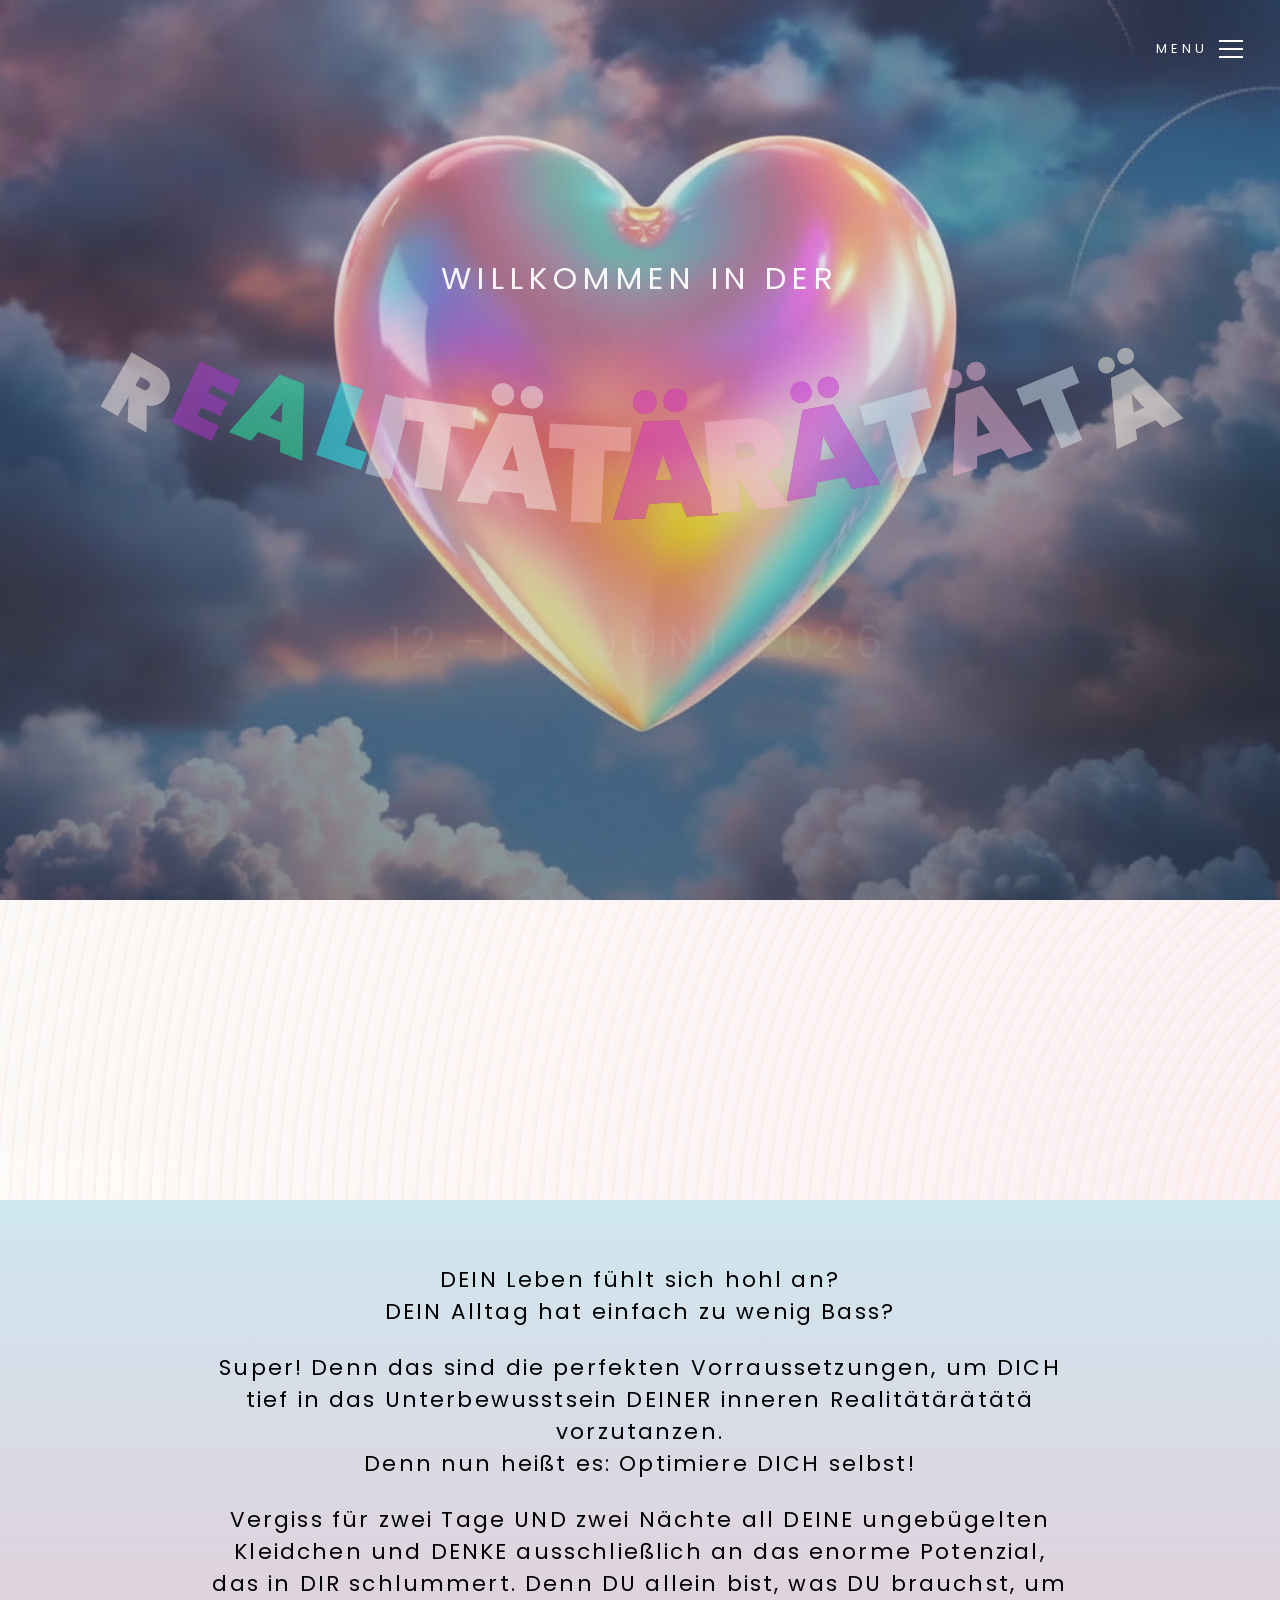
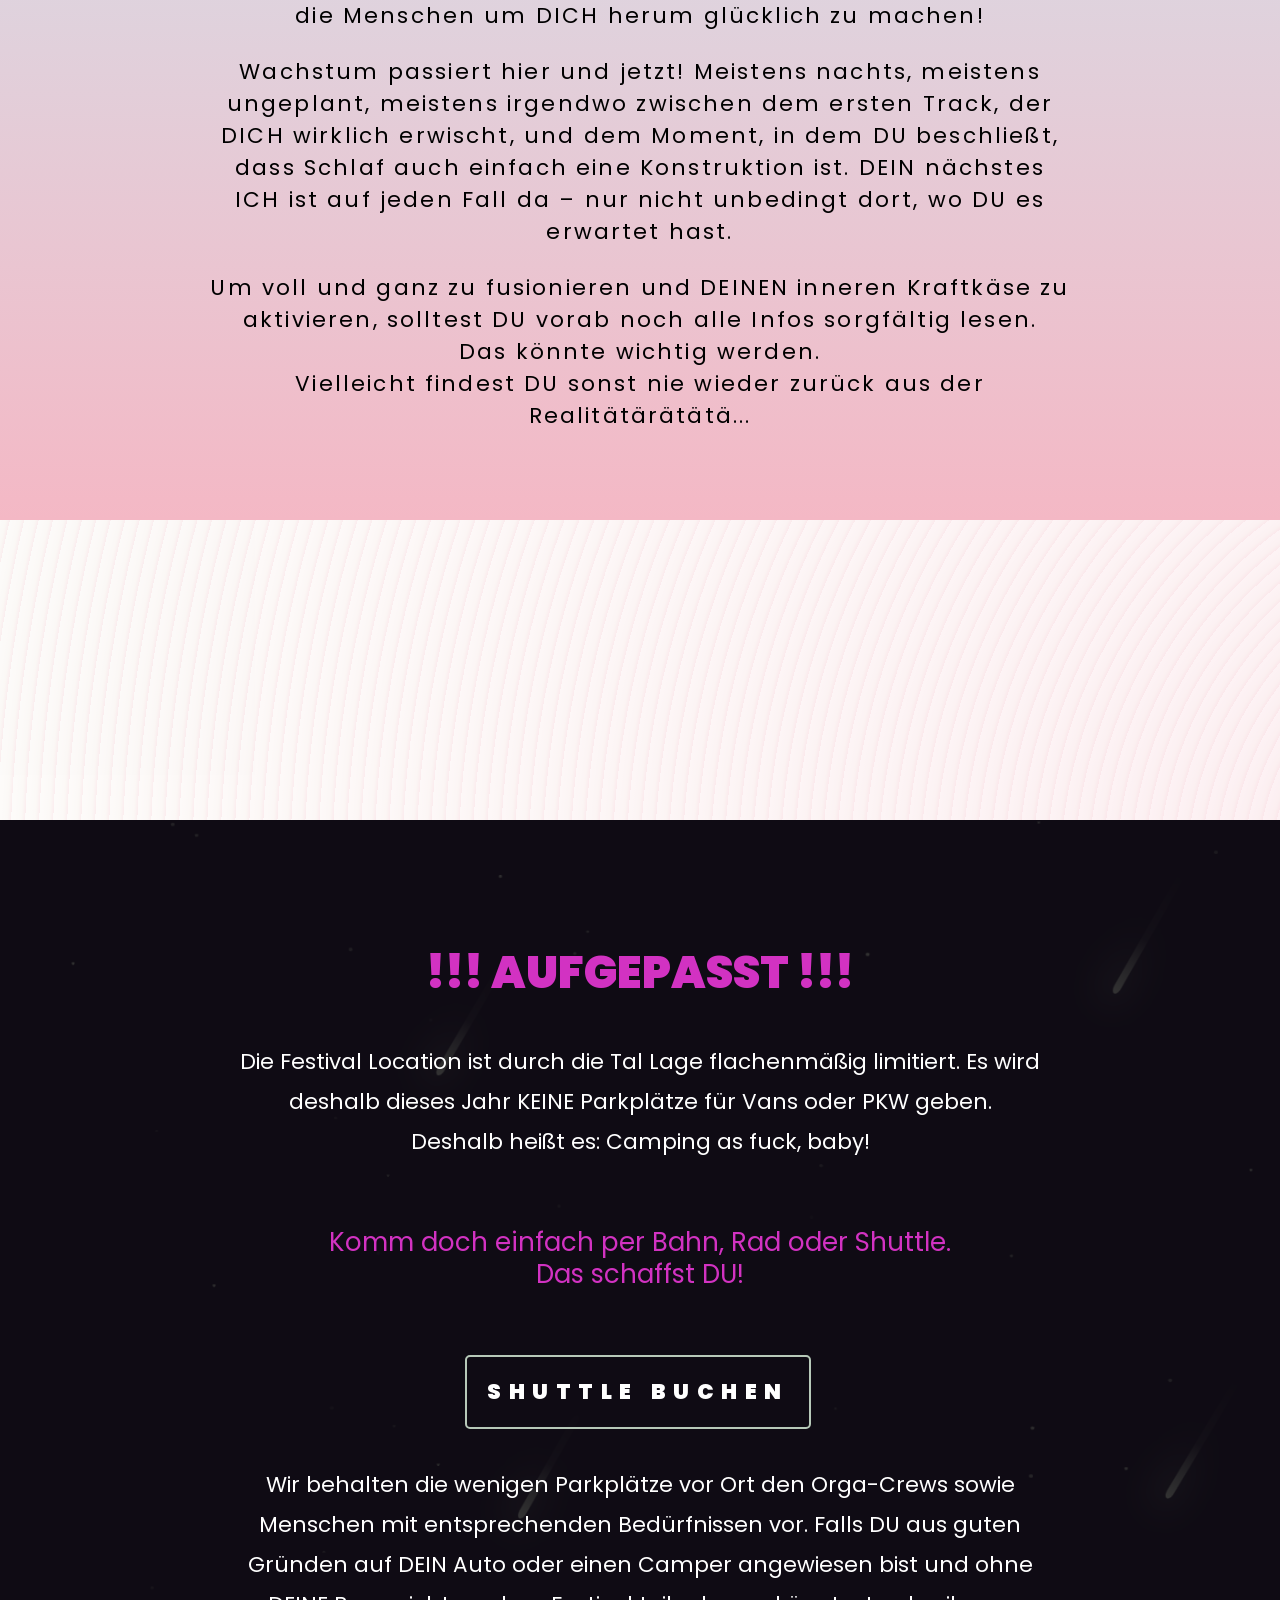
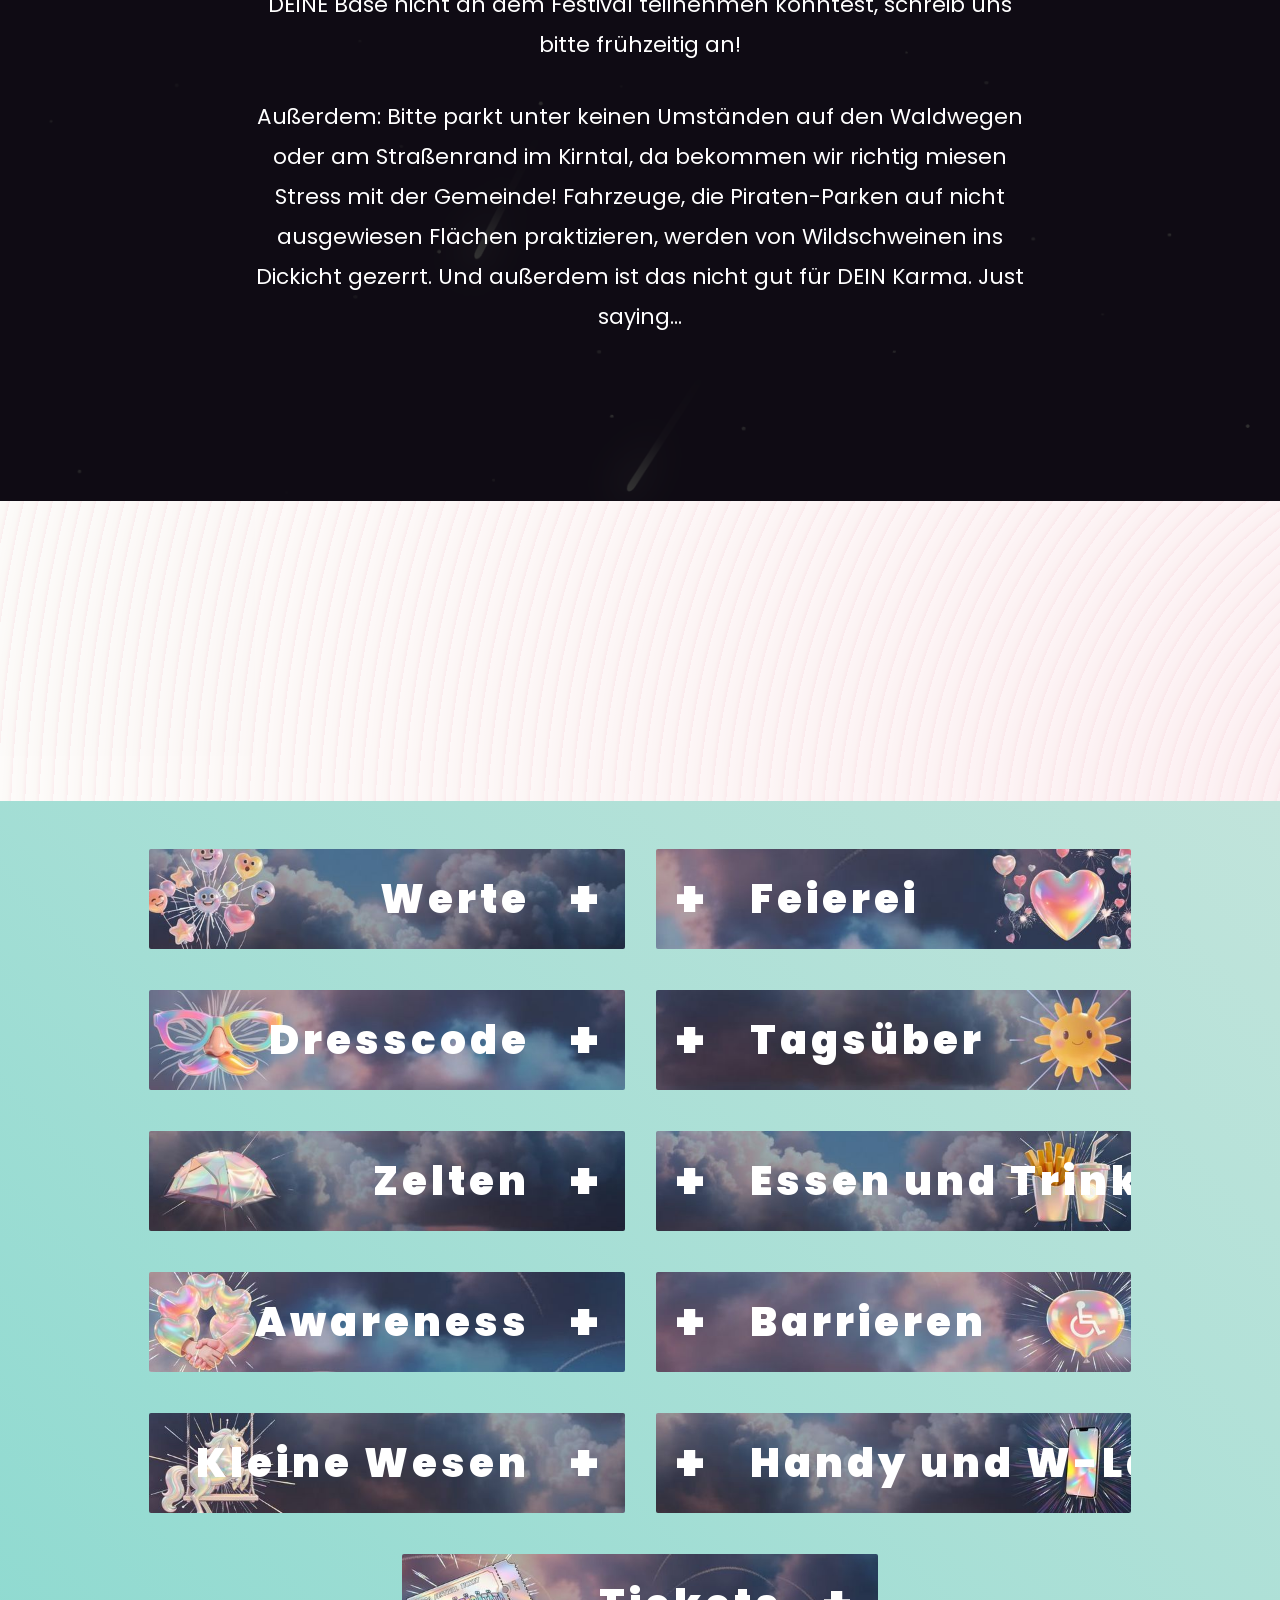
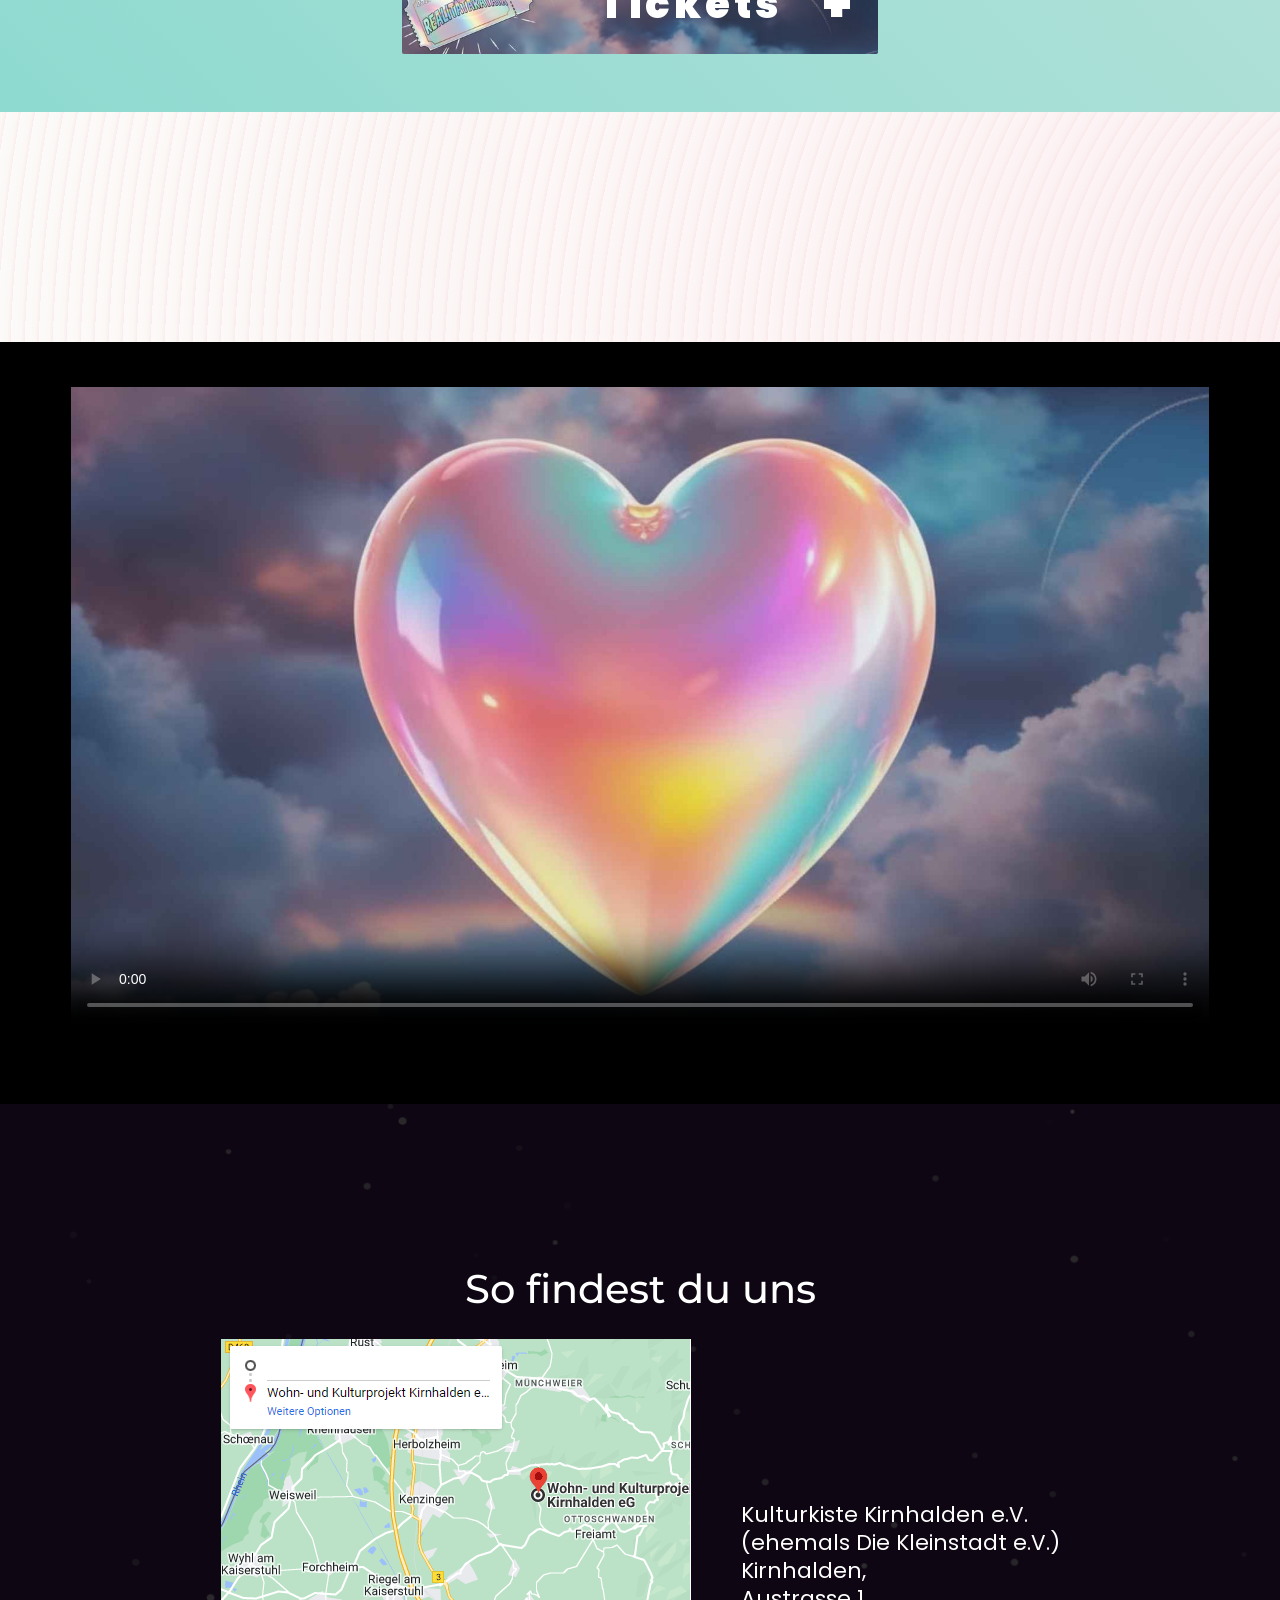
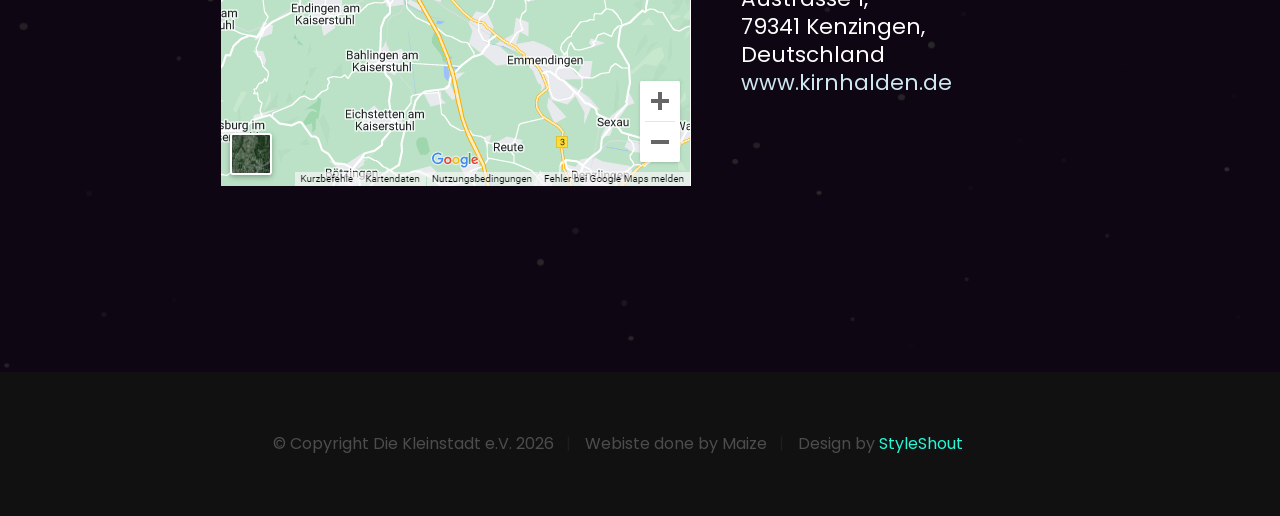
==== commit 6bde4948: "dark font" ====
--- a/index.html
+++ b/index.html
@@ -116,25 +116,34 @@
                 <div class="row s-about__content" data-animate-block>
                     <div class="column lg-12">
                         <p class="text-pretitle" data-animate-el>
-                            Der Alltag ist zu stressig? <span>DEIN</span> Leben fühlt sich hohl an?
+                            <span>Dein</span> Leben fühlt sich hohl an? </br><span>Dein</span> Alltag hat einfach zu wenig
+                            Bass?
                         </p>
                         <p class="text-pretitle" data-animate-el>
-                            Super! Denn das sind die
-                            perfekten Vorraussetzungen, um <span>DICH</span> tief in das Unterbewusstsein
-                            <span>DEINer</span> inneren
-                            Realitätärätätä vorzutanzen. Vergiss für zwei Tage und zwei Nächte all <span>DEINe</span>
-                            ungebügelten
-                            Kleidchen und denke ausschließlich an das enorme Potenzial, das in <span>DIR</span>
-                            schlummert.
+                            Super! Denn das sind die perfekten Vorraussetzungen, um <span>Dich</span> tief in das
+                            Unterbewusstsein
+                            <span>Deiner</span> inneren Realitätärätätä vorzutanzen. </br> Denn nun heißt es: Optimiere
+                            <span>Dich</span> selbst!
                         </p>
                         <p class="text-pretitle" data-animate-el>
-                            Denn <span>Du</span>
-                            allein bist, was <span>DU</span> brauchst, </br>um die Menschen um <span>DICH</span> herum
-                            glücklich zu machen!
+                            Vergiss für zwei Tage UND zwei Nächte all <span>Deine</span> ungebügelten Kleidchen und
+                            DENKE
+                            ausschließlich an das enorme Potenzial, das in <span>Dir</span> schlummert. Denn
+                            <span>Du</span> allein bist, was <span>Du</span>
+                            brauchst, um die Menschen um <span>Dich</span> herum glücklich zu machen!
                         </p>
                         <p class="text-pretitle" data-animate-el>
-                            Um voll und ganz zu fusionieren und <span>DEINEM</span> inneren Kraftkäse zu aktivieren,
-                            solltest <span>DU</span>
+                            Wachstum passiert hier und jetzt! Meistens nachts, meistens ungeplant, meistens irgendwo
+                            zwischen dem ersten Track, der <span>Dich</span> wirklich erwischt, und dem Moment, in dem
+                            <span>Du</span> beschließt,
+                            dass Schlaf auch einfach eine Konstruktion ist. <span>Dein</span> nächstes ICH ist auf jeden
+                            Fall da –
+                            nur nicht unbedingt dort, wo <span>Du</span> es erwartet hast.
+
+                        </p>
+                        <p class="text-pretitle" data-animate-el>
+                            Um voll und ganz zu fusionieren und <span>Deinen</span> inneren Kraftkäse zu aktivieren,
+                            solltest <span>Du</span>
                             vorab noch alle Infos sorgfältig lesen.
                             </br> Das könnte wichtig werden.
                             </br>
@@ -182,7 +191,8 @@
                                     Wir behalten die wenigen Parkplätze vor Ort den Orga-Crews sowie
                                     Menschen mit entsprechenden Bedürfnissen vor. Falls <span>du</span> aus guten
                                     Gründen auf
-                                    dein Auto oder einen Camper angewiesen bist und ohne <span>deine</span> Base nicht
+                                    <span>dein</span> Auto oder einen Camper angewiesen bist und ohne <span>deine</span>
+                                    Base nicht
                                     an dem
                                     Festival teilnehmen könntest, schreib uns bitte frühzeitig an!
                                 </p>
--- a/css/styles.css
+++ b/css/styles.css
@@ -3249,6 +3249,10 @@
     .s-header__menu-toggle {
         right: 2.4rem;
     }
+    .s-header__nav {
+        width: 60vw;
+        mix-blend-mode: normal;
+    }
 }
 
 @media screen and (max-width: 400px) {
@@ -3258,6 +3262,7 @@
 
     .s-header__nav {
         width: 90vw;
+        mix-blend-mode: normal;
     }
 }
 
@@ -3343,7 +3348,7 @@
     }
 
     to {
-        color: var(--accent-1);
+        color: var(--accent-3);
     }
 }
 
@@ -3687,6 +3692,8 @@
     p {
         font-size: 1.8rem;
         padding-bottom: 2rem;
+        font-weight: 600;
+        color: #2e2e4e;
     }
 
     p span {
@@ -3696,8 +3703,9 @@
     }
 
     a.link {
-        color: var(--accent-1);
+        color: darkgreen;
         transition: color 0.5s ease-in-out;
+        text-decoration: underline;
     }
 }
 
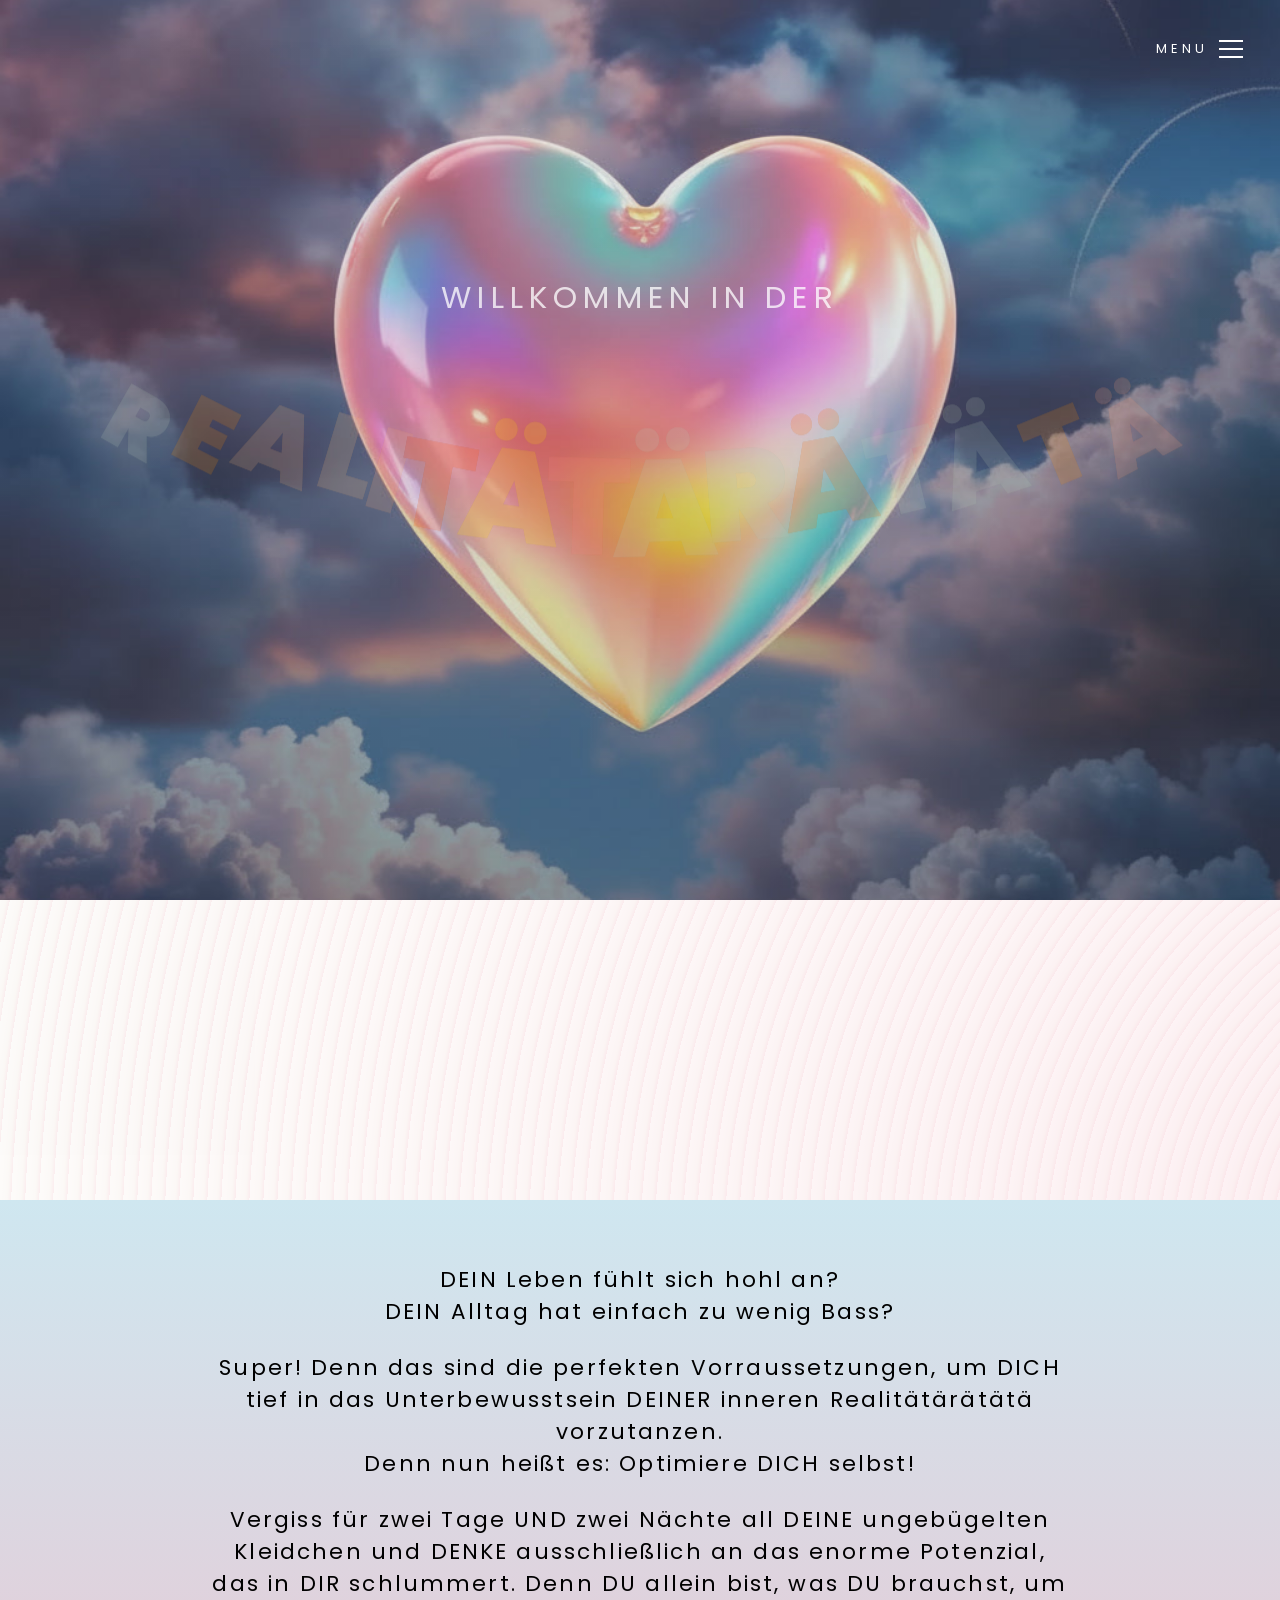
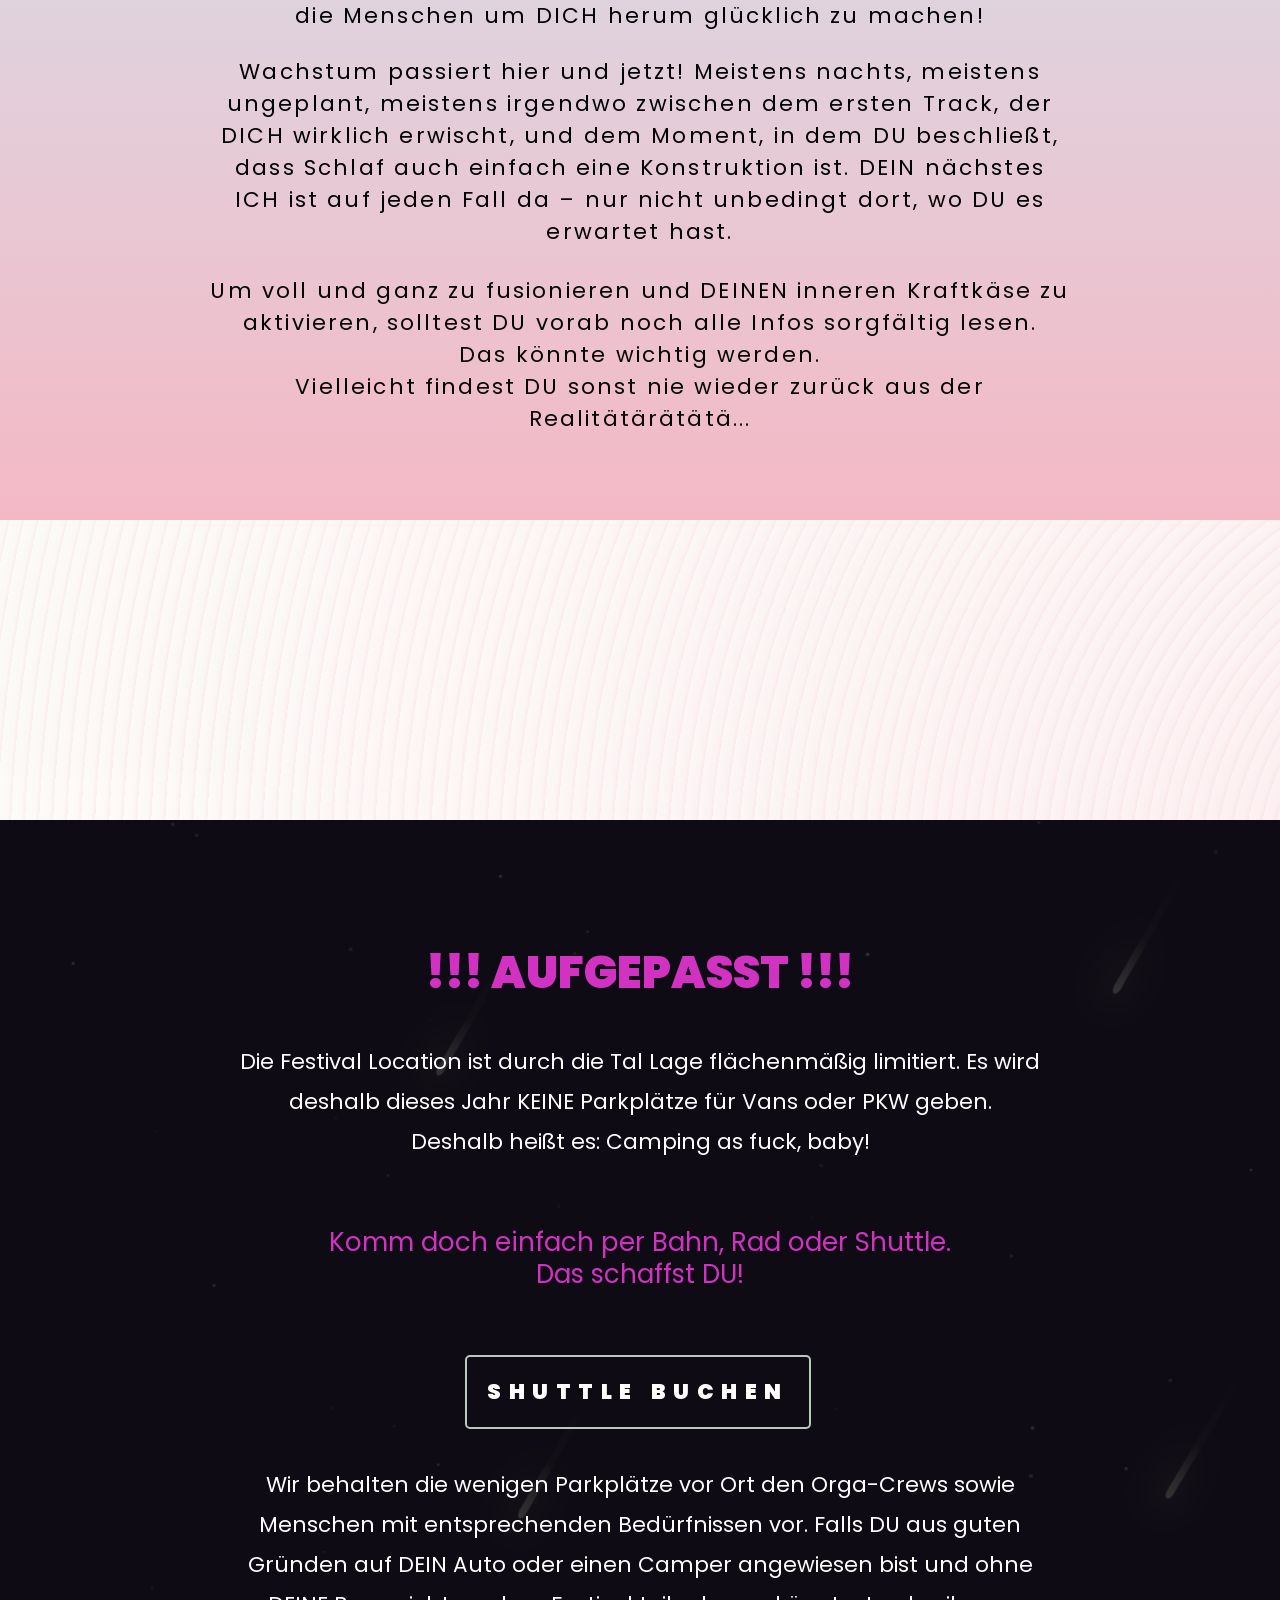
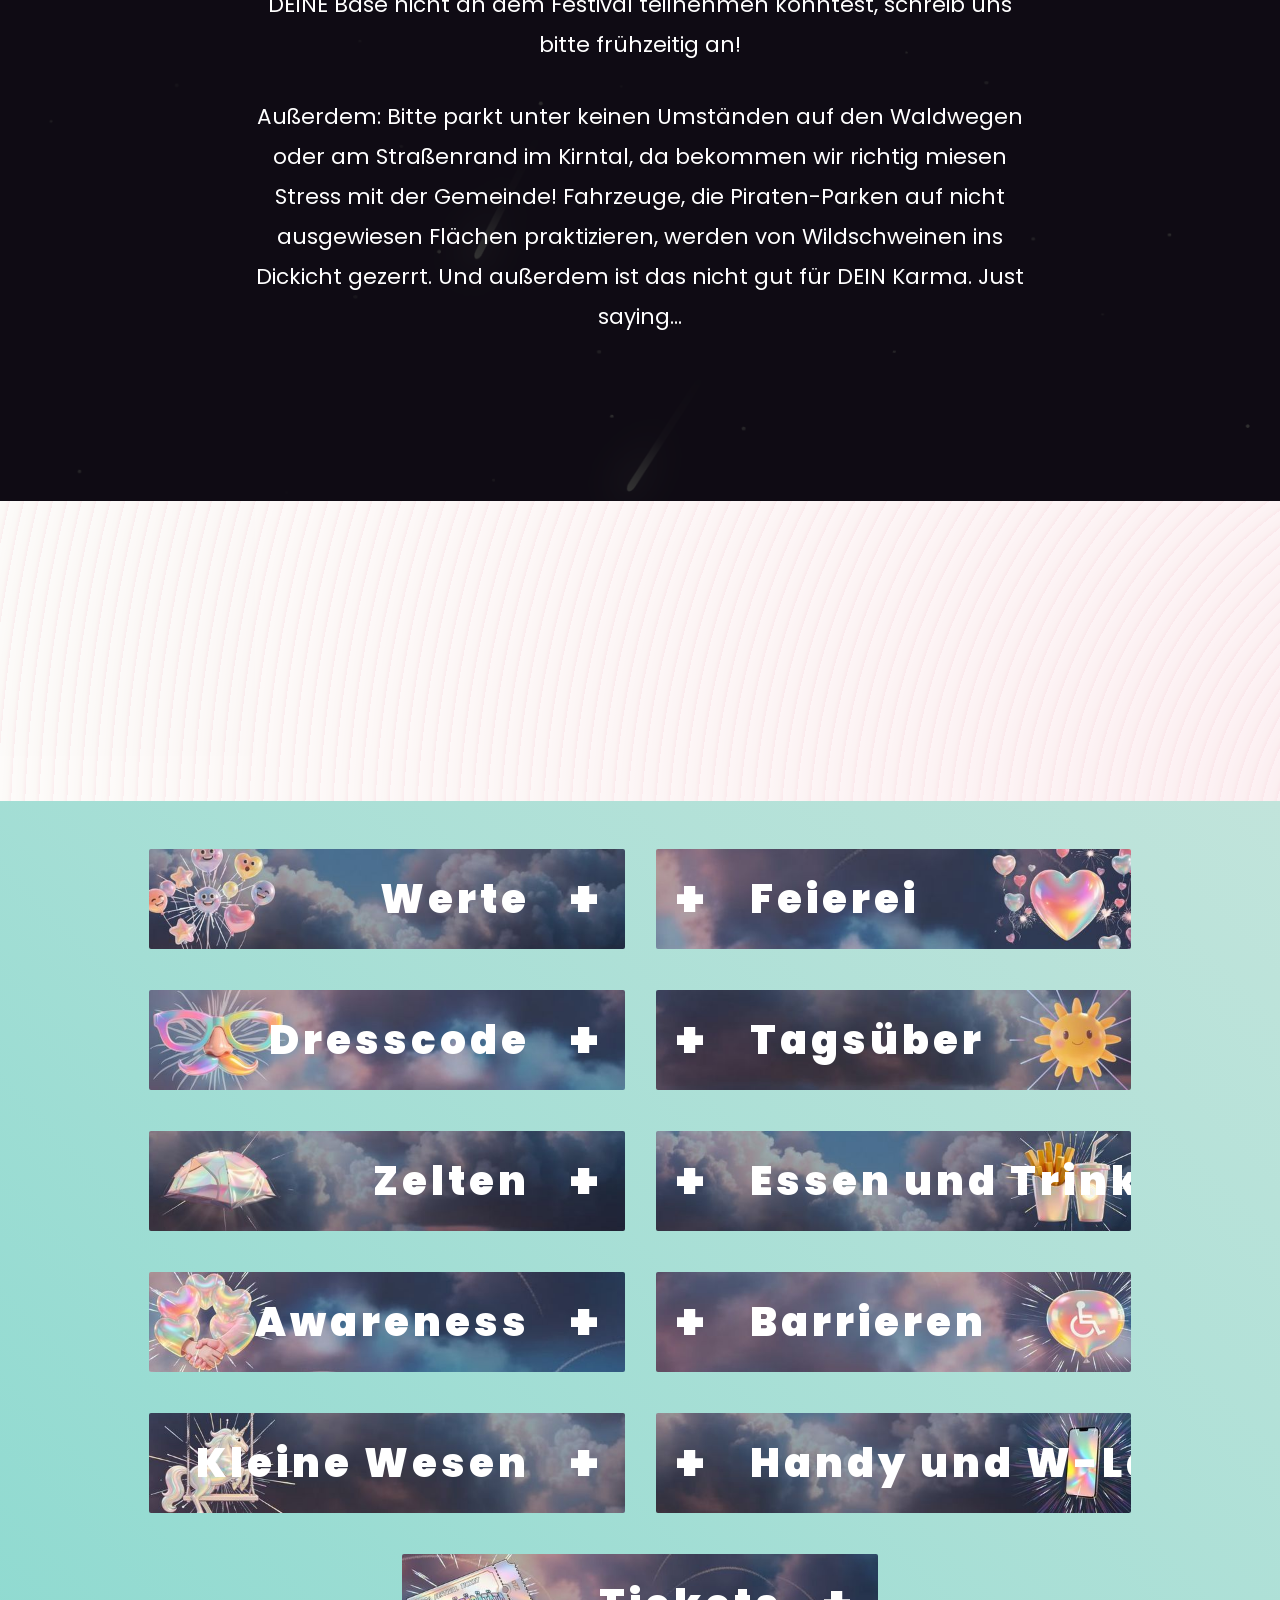
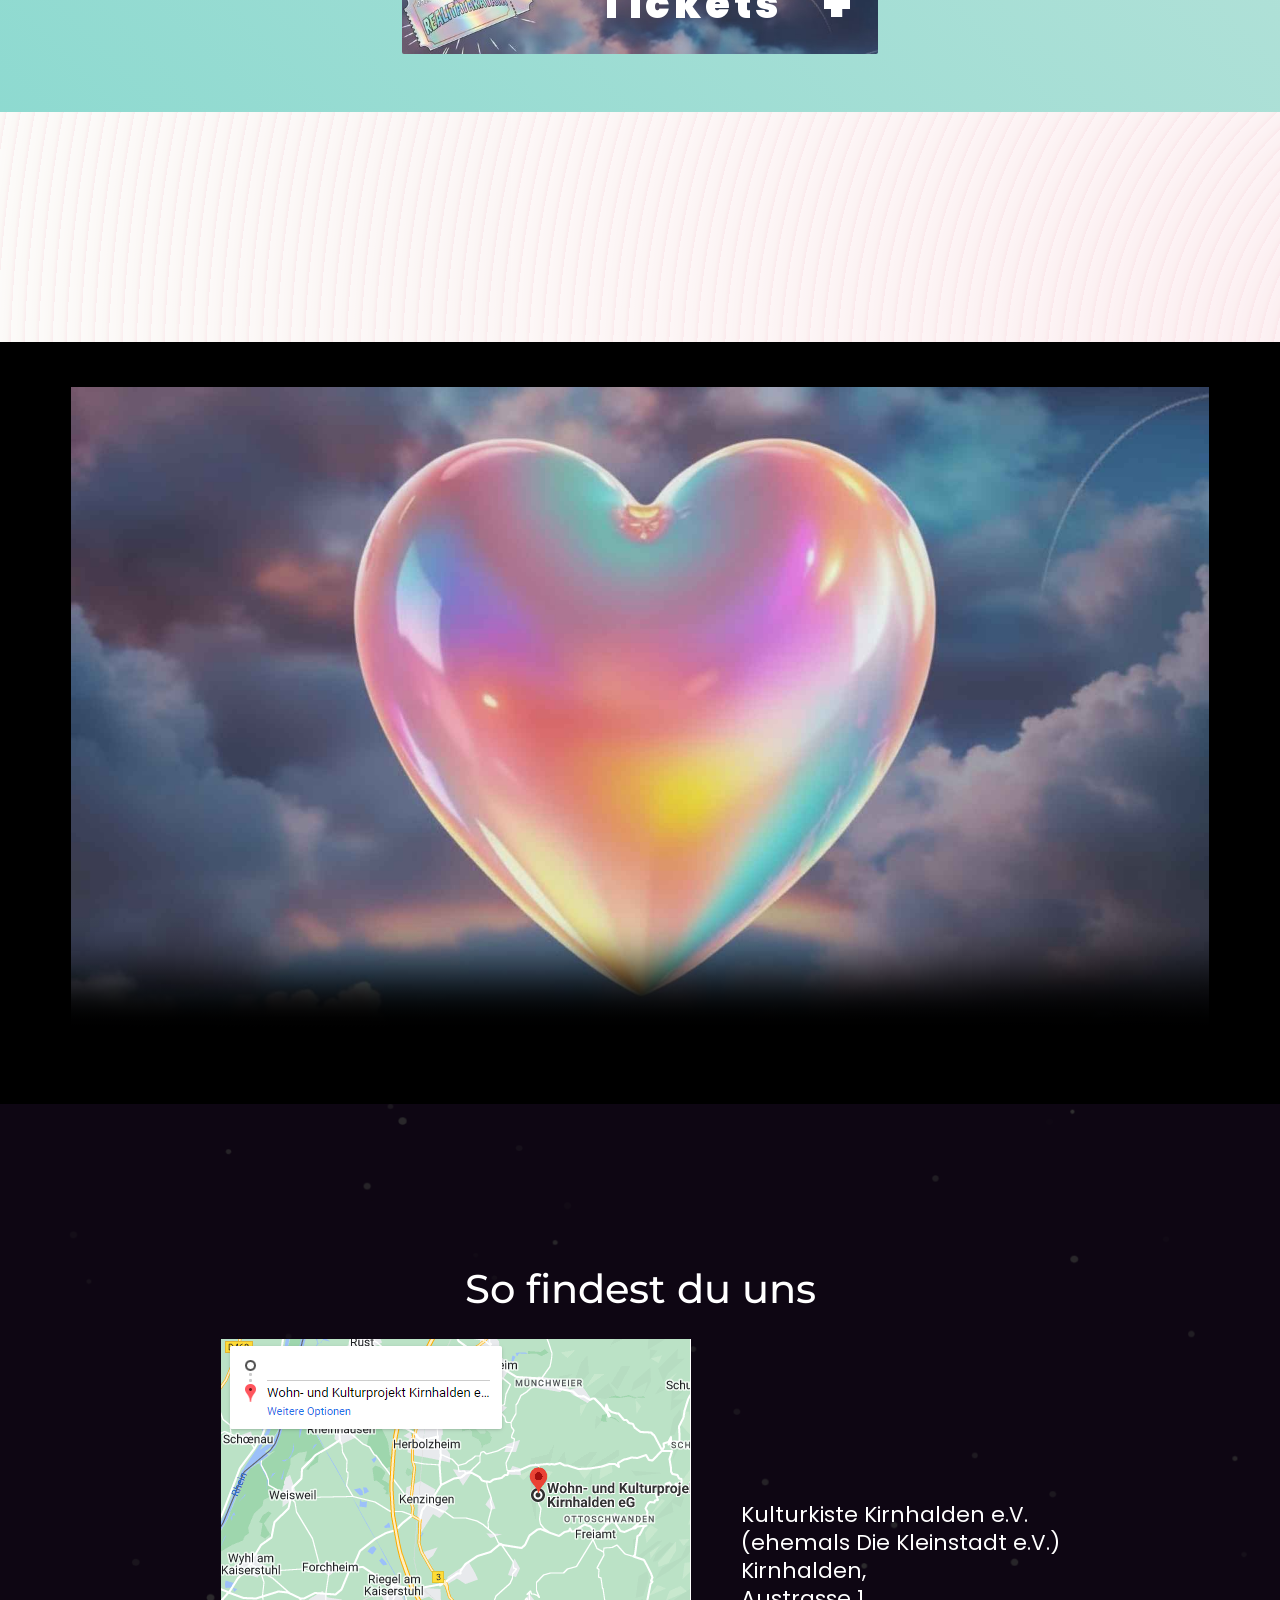
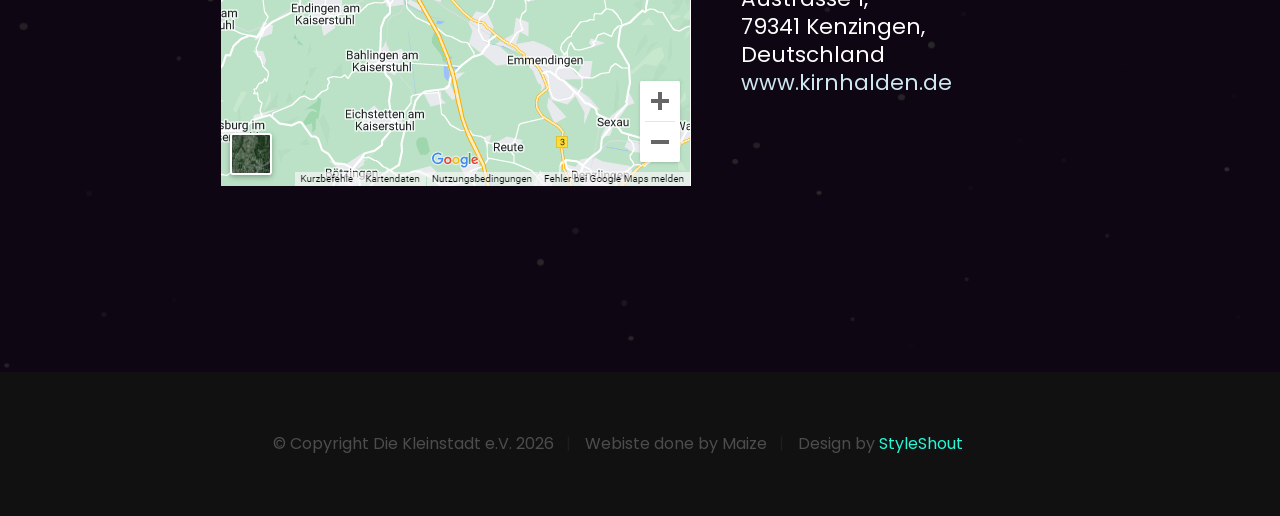
==== commit f3674b29: "colors" ====
--- a/index.html
+++ b/index.html
@@ -174,7 +174,7 @@
                                     !!! Aufgepasst !!!
                                 </h2>
                                 <p>
-                                    Die Festival Location ist durch die Tal Lage flachenmäßig limitiert. Es wird deshalb
+                                    Die Festival Location ist durch die Tal Lage flächenmäßig limitiert. Es wird deshalb
                                     dieses Jahr KEINE Parkplätze für Vans oder PKW geben. Deshalb heißt es: Camping as
                                     fuck, baby!
                                 </p>
--- a/css/styles.css
+++ b/css/styles.css
@@ -4963,6 +4963,12 @@
     font-size: var(--text-xxxl);
 }
 
+@media screen and (max-width: 600px) {
+    .anfahrt h2 {
+        font-size: var(--text-xl);
+    }
+}
+
 .anfahrt h4 {
     color: var(--accent-2);
     margin-bottom: 5vh;
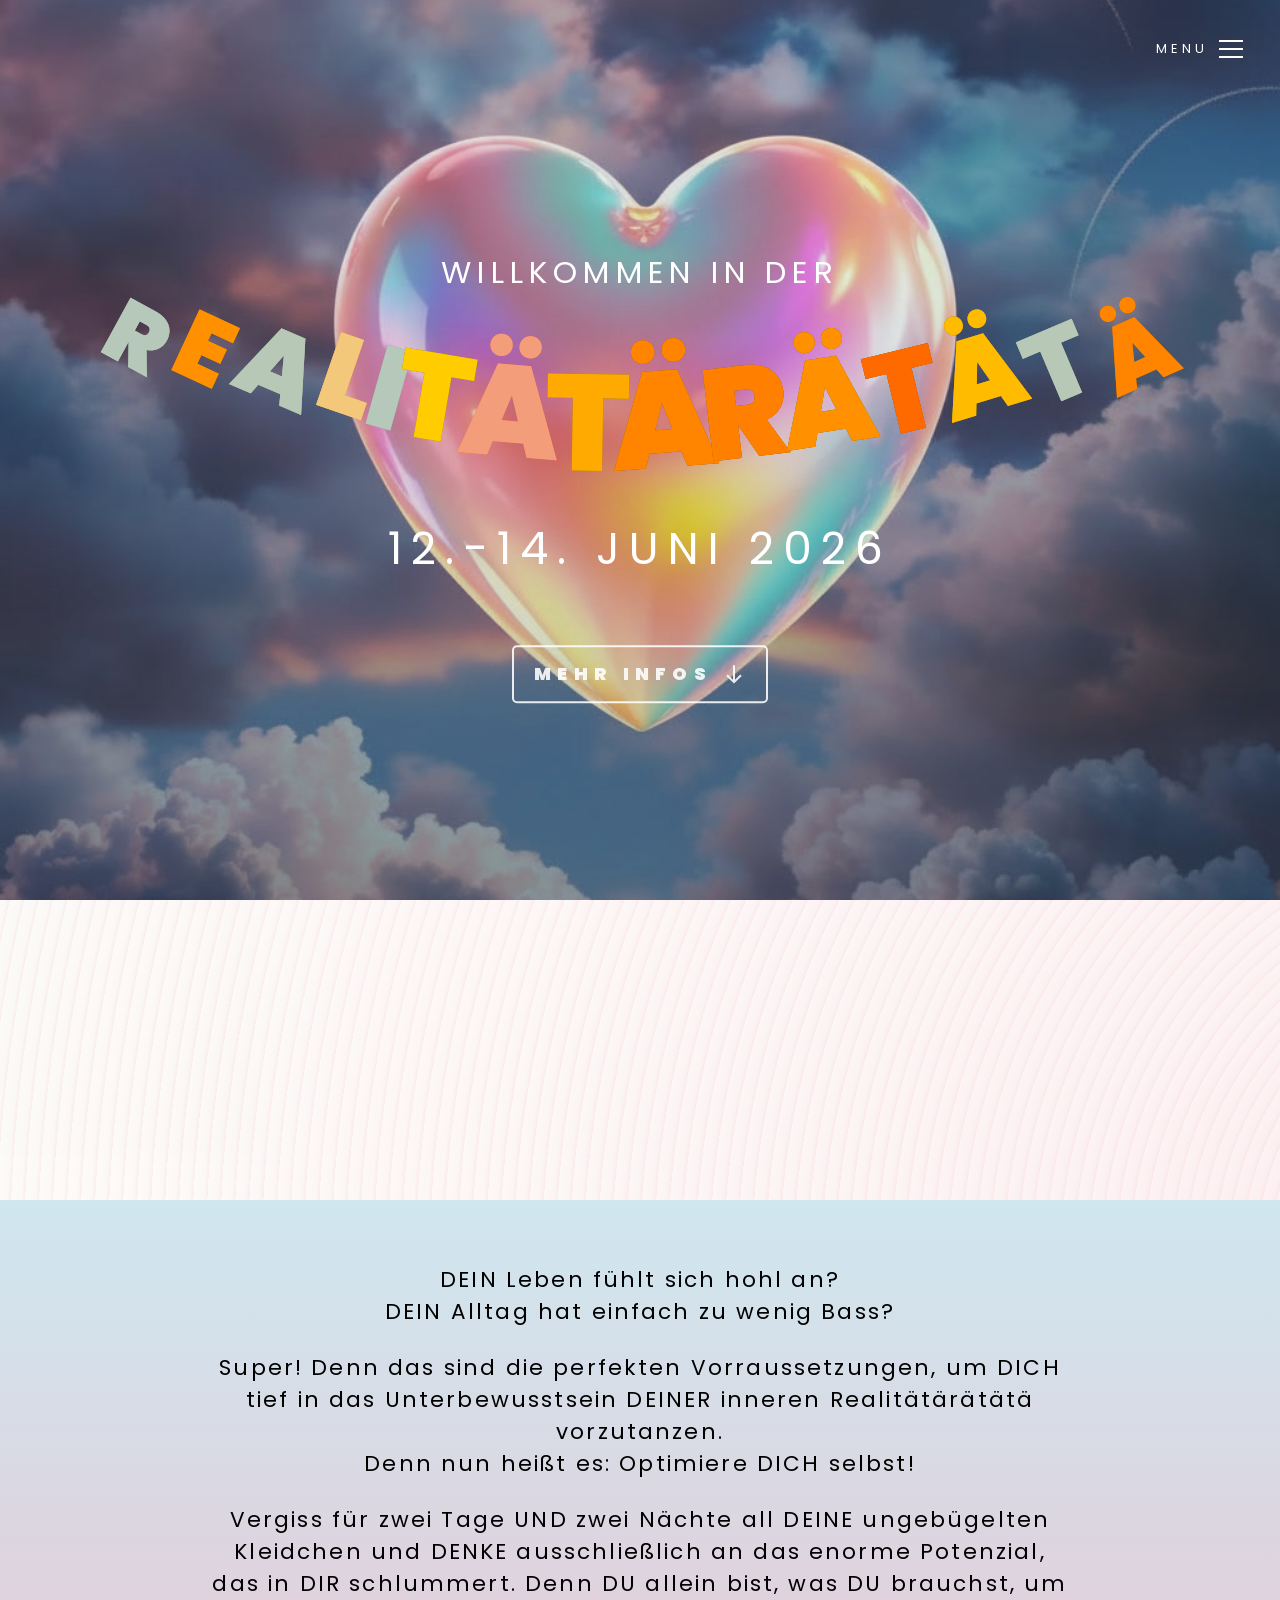
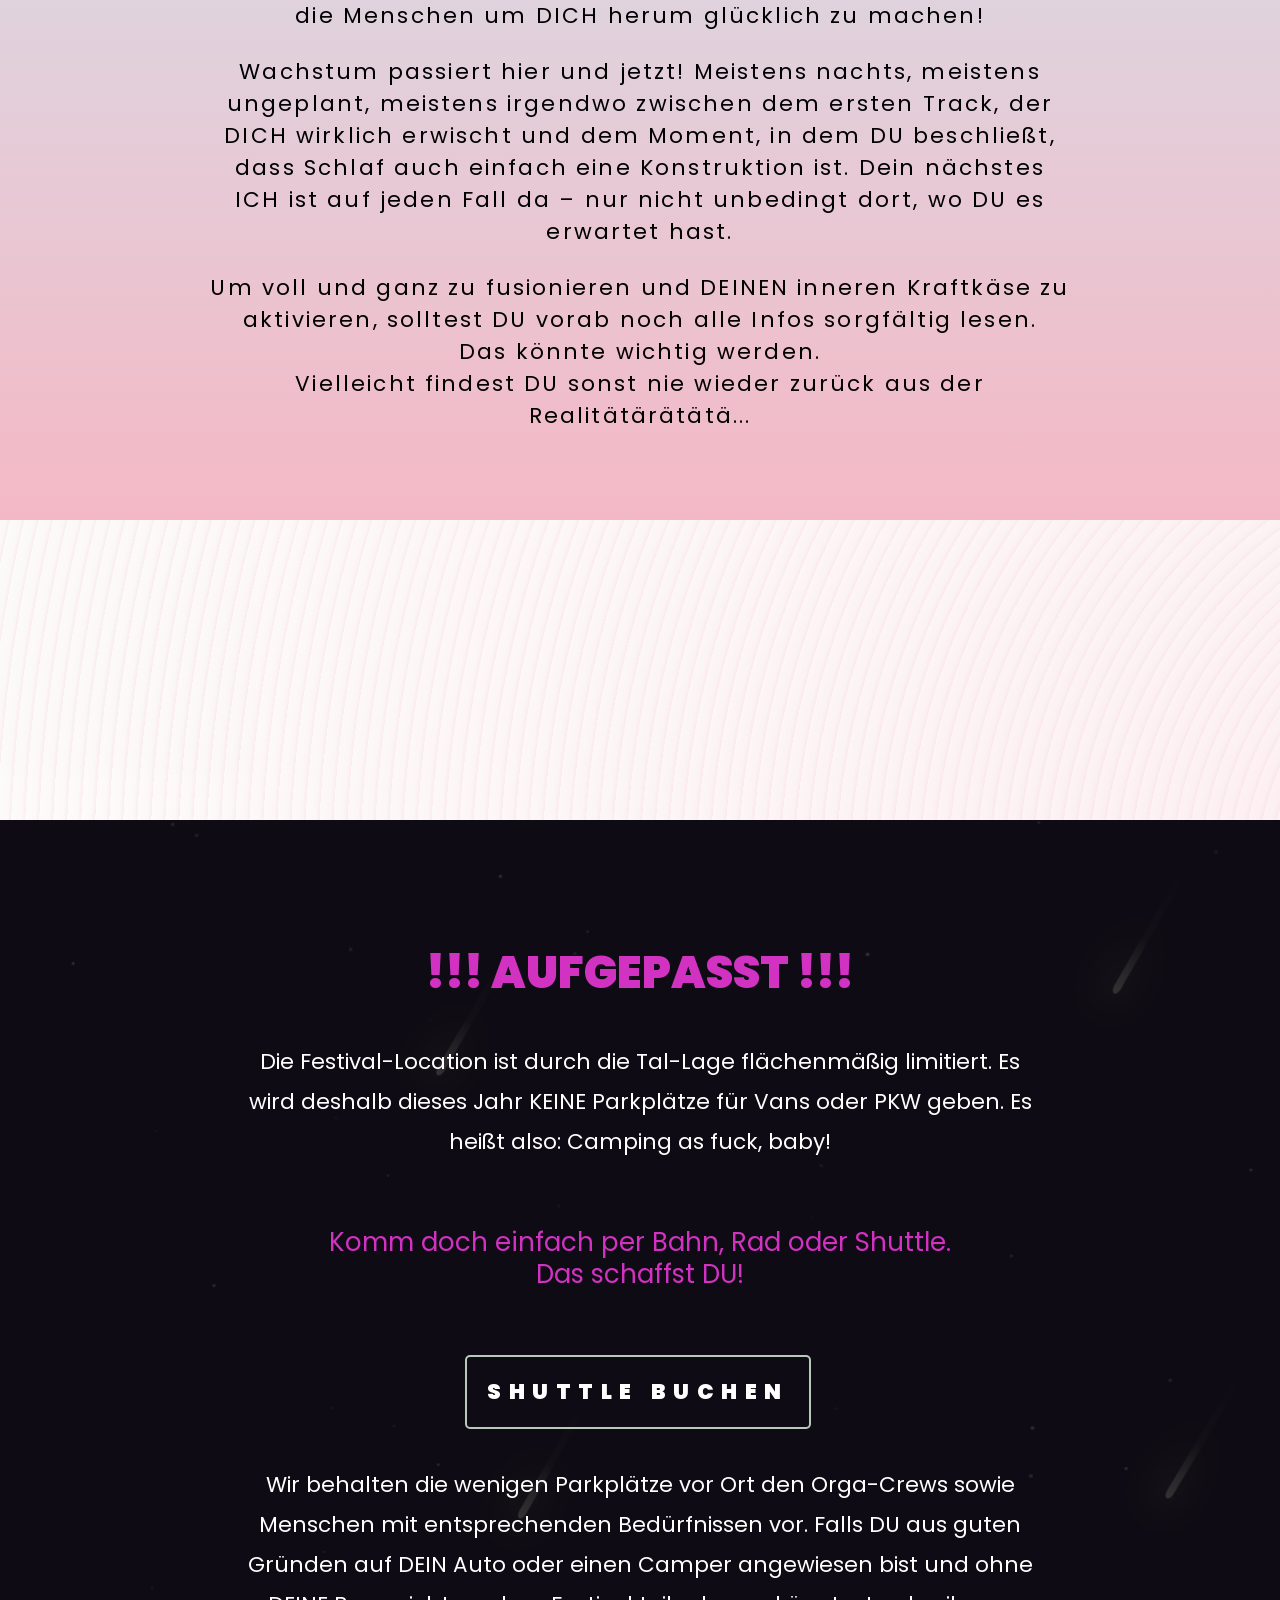
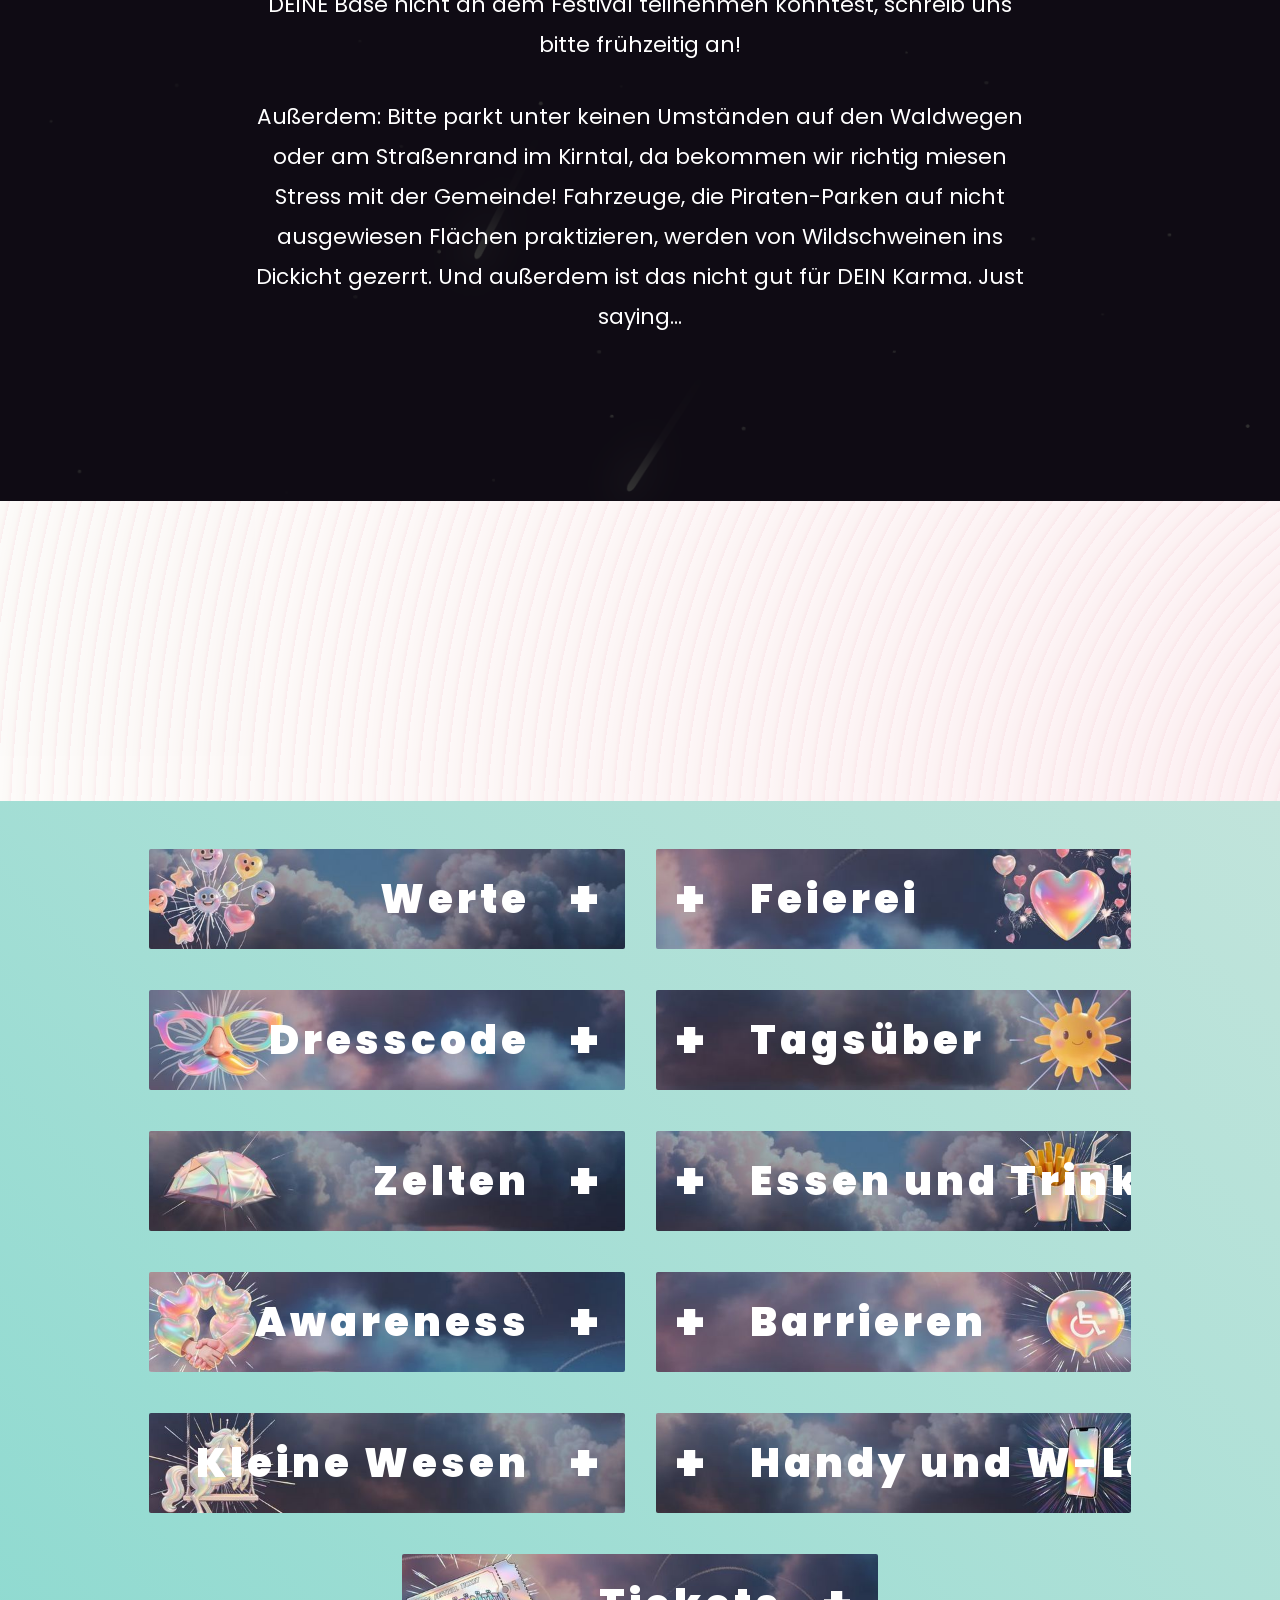
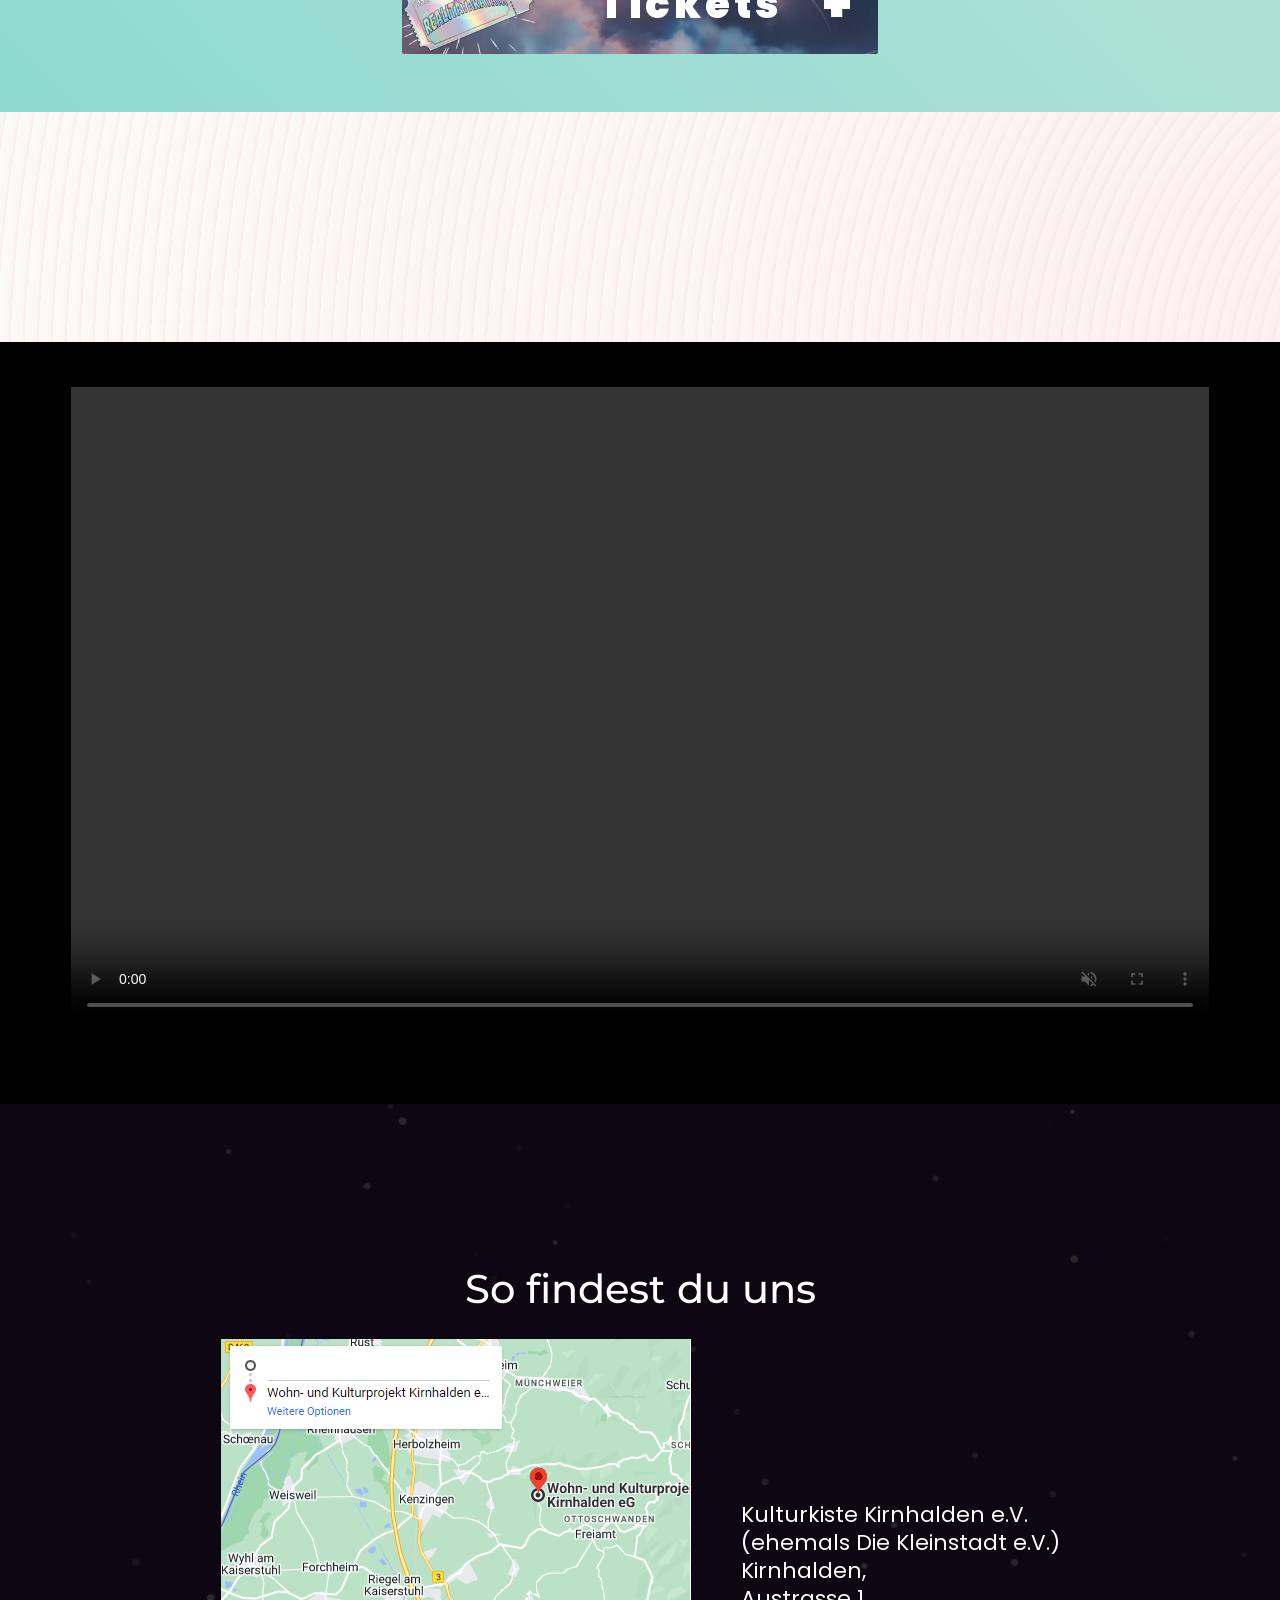
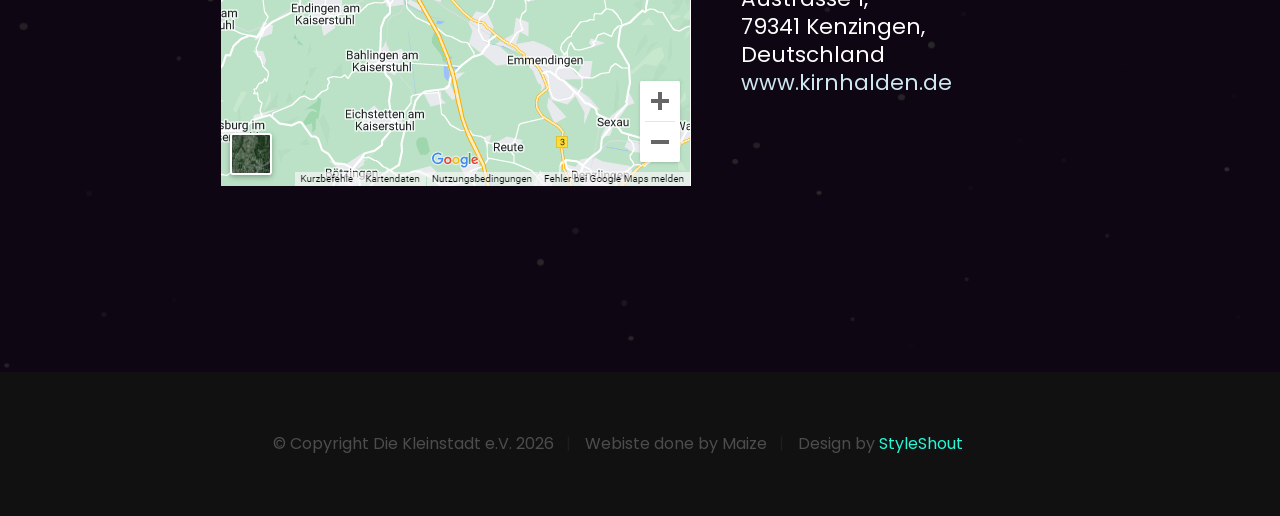
==== commit 4c1dfef5: "git commit -m "last changes, delete unused stuff"" ====
--- a/index.html
+++ b/index.html
@@ -116,7 +116,8 @@
                 <div class="row s-about__content" data-animate-block>
                     <div class="column lg-12">
                         <p class="text-pretitle" data-animate-el>
-                            <span>Dein</span> Leben fühlt sich hohl an? </br><span>Dein</span> Alltag hat einfach zu wenig
+                            <span>Dein</span> Leben fühlt sich hohl an? </br><span>Dein</span> Alltag hat einfach zu
+                            wenig
                             Bass?
                         </p>
                         <p class="text-pretitle" data-animate-el>
@@ -134,10 +135,10 @@
                         </p>
                         <p class="text-pretitle" data-animate-el>
                             Wachstum passiert hier und jetzt! Meistens nachts, meistens ungeplant, meistens irgendwo
-                            zwischen dem ersten Track, der <span>Dich</span> wirklich erwischt, und dem Moment, in dem
+                            zwischen dem ersten Track, der <span>Dich</span> wirklich erwischt und dem Moment, in dem
                             <span>Du</span> beschließt,
-                            dass Schlaf auch einfach eine Konstruktion ist. <span>Dein</span> nächstes ICH ist auf jeden
-                            Fall da –
+                            dass Schlaf auch einfach eine Konstruktion ist. <span></span>Dein</span> nächstes ICH ist
+                            auf jeden Fall da –
                             nur nicht unbedingt dort, wo <span>Du</span> es erwartet hast.
 
                         </p>
@@ -174,8 +175,8 @@
                                     !!! Aufgepasst !!!
                                 </h2>
                                 <p>
-                                    Die Festival Location ist durch die Tal Lage flächenmäßig limitiert. Es wird deshalb
-                                    dieses Jahr KEINE Parkplätze für Vans oder PKW geben. Deshalb heißt es: Camping as
+                                    Die Festival-Location ist durch die Tal-Lage flächenmäßig limitiert. Es wird deshalb
+                                    dieses Jahr KEINE Parkplätze für Vans oder PKW geben. Es heißt also: Camping as
                                     fuck, baby!
                                 </p>
                                 <h4>Komm doch einfach per Bahn, Rad oder Shuttle. </br>Das schaffst <span>du</span>!
@@ -241,10 +242,10 @@
                                     Werte
                                 </div>
                                 <div class="folio-item__title">
-                                    <p>Die Realitätärätätä befindet auf dem Gelände des Wohn- und Kulturprojekts
-                                        Kirnhalden und wird vom gemeinnützigen Verein "Kulturkiste Kirnhalden"
-                                        gehostet. Alles also fein unkomerziell und einfach, weil es Menschen gibt, die
-                                        Bock drauf haben! Die Floors werden von SAU GEILEN Kollektiven aus der
+                                    <p>Die Realitätärätätä befindet sich auf dem Gelände des Wohn- und Kulturprojekts
+                                        Kirnhalden und wird vom gemeinnützigen Verein "Kulturkiste Kirnhalden" gehostet.
+                                        Alles also fein unkommerziell und einfach, weil es Menschen gibt, die Bock drauf
+                                        haben! Die Floors werden von SAU GEILEN Kollektiven aus der
                                         Freiburger+ Partybubble aufgebaut und bespielt. So entsteht eine fluffige Fusion
                                         verschiedener Kollektive, der Orga-Crew vor Ort und <span>Ihnen</span>, sehr
                                         geehrte Hamen
@@ -252,18 +253,36 @@
                                         Alle sollen hier eine gute Zeit haben können, deshalb bist <span>du</span>
                                         genauso gefragt, wie die über 100 kreativen Köpfe, die diese mind-blowing
                                         Experience seit Monaten organisiert haben!</p>
-                                    <p>Das heißt vor allem: *Jegliche nervige Diskriminierungs-Scheiße wie Sexismus,
-                                        Rassismus, Faschismus, Queerfeindlichkeit und Ableismus haben auf dem Gelände
-                                        nix verloren! Falls sie sich doch auf dem Festival rumtreibt wird sie von uns
-                                        ohne Diskussion aus dem Kirntal befördert! Punkt. *Bitte geht liebevoll
-                                        miteinander UND mit dem Ort, an dem <span>du dich</span> befindest, um. </p>
-                                    <p>
-                                        Vergesst nicht, dass Kirnhalden auch das Zuhause von vielen Menschen ist. Das
-                                        Wohn- und Kulturprojekt
-                                        steckt unfassbar viel Mühe und Input in die Pflege und Verwaltung der Gebäude
-                                        und das Gelände. </p>
-                                    <p>
-                                        Bitte respektiert diese Privatsphäre entsprechend!</p>
+                                    <p>Das heißt vor allem: </p>
+                                    <ul>
+                                        <li>
+                                            <p>
+                                                Jegliche nervige Diskriminierungs-Scheiße wie Sexismus,
+                                                Rassismus, Faschismus, Queerfeindlichkeit und Ableismus haben auf dem
+                                                Gelände
+                                                nix verloren! Falls sie sich doch auf dem Festival rumtreibt wird sie
+                                                von
+                                                uns
+                                                ohne Diskussion aus dem Kirntal befördert! Punkt.
+                                            </p>
+                                        </li>
+                                        <li>
+                                            <p>Bitte geht liebevoll
+                                                miteinander UND mit dem Ort, an dem <span>du dich</span> befindest, um.
+                                            </p>
+                                        </li>
+                                        <li>
+                                            <p>Vergiss nicht, dass Kirnhalden auch das Zuhause von vielen Menschen ist.
+                                                Das Wohn- und Kulturprojekt
+                                                steckt unfassbar viel Mühe und Input in die Pflege und Verwaltung der
+                                                Gebäude und das Gelände. </p>
+                                        </li>
+                                        <li>
+                                            <p>Bitte geht liebevoll miteinander UND mit dem Ort um, an dem ihr euch
+                                                befindet.</p>
+                                        </li>
+                                    </ul>
+
                                 </div>
                             </div>
                         </div>
@@ -280,26 +299,28 @@
                                     Feierei
                                 </div>
                                 <div class="folio-item__title">
-                                    <p>Auf drei Floors wird es auch diese Jahr wieder viel wummernden elektronischen
+                                    <p>Auf drei Floors wird es auch dieses Jahr wieder viel wummernden, elektronischen
                                         Sound in verschiedenen Nuancen geben. Außerdem gibt es eine fette Live Bühne mit
-                                        grandiosen Artist, die <span>du</span> hier mit Sicherheit noch nie erlebt hast.
+                                        grandiosen Artists, die <span>du</span> hier mit Sicherheit noch nie erlebt
+                                        hast.
                                     </p>
                                     <p>Ein paar Tage vor dem Festival stellen wir <span>dir</span> hier das Lineup
-                                        online.
-                                        Screenshot empfehlenswert! Dann weißt <span>du</span> ganz genau, wann
-                                        <span>du</span> wo richtig bist.
-                                        Ob beim traditionellen Lindy Hop Workshop mit anschließendem Swing-Set, bei nem
-                                        deftigen Techno-Geballer im Pavillon oder Outdoor bei live Fem-Traaaaaaaap!
-                                    </p>
-                                    <p>Und weil Highperforming bei uns großgeschrieben wird, gibt es selbstverständlich
-                                        noch ein paar kleine hidden Floors und Knutsch-Ecken. Aber das ist next Level
-                                        experience. Schau einfach, was <span>dein</span> Herz in diesem Moment sagt und
-                                        lass <span>dich</span> von
-                                        <span>deinem</span> inneren Bass leiten...
+                                        online. Screenshot empfehlenswert! Dann weißt <span>du</span> ganz genau, wann
+                                        <span>du</span> wo richtig bist. Ob beim traditionellen Lindy-Hop-Workshop mit
+                                        anschließendem Swing-Set, bei nem deftigen Techno-Geballer im Pavillon oder
+                                        outdoor bei live Fem-Traaaaaaaap!
+                                    </p>
+                                    <p>Und weil highperforming bei uns großgeschrieben wird, gibt es selbstverständlich
+                                        noch ein paar kleine hidden Floors und Knutsch-Ecken. Aber das ist
+                                        next-level-experience. Schau einfach, was <span>dein</span> Herz in diesem
+                                        Moment sagt und lass <span>dich</span> von <span>deinem</span> inneren Bass
+                                        leiten...
                                     </p>
                                     <p>Unsere Floors spielen nachts bis 4Uhr. Danach dürfen die Füchse und Hühner
-                                        schlafen. Um dann am nächsten Tag wieder weiter zu feiern, gemütlich in der
-                                        Sonne zu liegen oder selbst auf die Open Stage zu hüpfen?</p>
+                                        schlafen. Und die ultimativen News ganz zum Schluss: Wir haben uns Gedanken über
+                                        Gleichberechtigung und das Topthema "Rolemodel" gemacht und deshalb eine 50%
+                                        Flinta* - Quote hinter den Decks und auf den Bühnen der Realitätärätätä. Das ist
+                                        kein Scherz sondern Standart. Punkt.</p>
                                 </div>
                             </div>
                         </div>
@@ -324,8 +345,8 @@
                                         Anlass findest. Wir wollen sie, genau so ehrlich wie <span>dich</span>!
                                     </p>
                                     <p>Egal ob Brautkleid <span>deiner</span> Mutter oder der erste Badeanzug mit dem
-                                        Seepferdchen
-                                        Abzeichen. Führe sie aus! Dresscode findet in den Nächten seine Höhepunkte, darf
+                                        Seepferdchen-Abzeichen. Führe sie aus! Dresscode findet in den Nächten seine
+                                        Höhepunkte, darf
                                         aber auch tagsüber ausgelebt werden und falls das gar nicht <span>dein</span>
                                         Ding ist, dann
                                         tue einfach so, als sei dein Outfit was Besonders. Hauptsache, <span>du</span>
@@ -349,21 +370,18 @@
                                 <div class="folio-item__title">
                                     <p>Nachdem <span>du</span> hoffentlich <span>dein</span> morgendliches
                                         5-Minuten-Journaling bezüglich <span>deiner</span>
-                                        Darm-Flora, <span>dein</span> Matcha-Haarspitzen-Treatment sowie
+                                        Darm-Flora, <span></span>dein</span> Matcha-Haarspitzen-Treatment sowie
                                         <span>deine</span> Aszendenten-Mediation
                                         durchgeführt hast, kannst <span>du dich</span> zu einer der vielen
-                                        Tagsüber-Aktivitäten dazu
-                                        gesellen.
+                                        Tagsüber-Aktivitäten
+                                        dazugesellen.
                                     </p>
                                     <p>In den Wäldern um Kirnhalden lässt es sich hervorragend flanieren, im Innenhof
-                                        Kaffee oral oder direkt intervenös einnehmen oder <span>du</span> gehst straight
-                                        wieder auf
-                                        den Outdoor Floor oder zur Live-Stage. Wer mehr möchte kann morgens beim Yoga
-                                        mitmachen (ohne Ironie!), im Zirkuszelte Workshops besuchen oder einfach selbst
-                                        was Kleines initiieren.</p>
+                                        Kaffee oral oder direkt intravenös einnehmen oder <span>du</span> gehst straight
+                                        wieder auf den Outdoor-Floor oder zur Live-Stage. Wer mehr möchte kann morgens
+                                        beim Yoga mitmachen (ohne Ironie!) oder im Zirkuszelt Workshops besuchen.</p>
                                     <p>Das Programm für die Workshops findest <span>du</span> kurz vor dem Festival hier
-                                        oder vor Ort
-                                        auf der Tafel. Awaken <span>your</span> inner self!</p>
+                                        oder vor Ort auf der Tafel. Awaken <span>your</span> inner self!</p>
                                 </div>
                             </div>
                         </div>
@@ -393,8 +411,9 @@
                                         feucht werden. </br>Und bei Regen.... Joa, dann wird's wild.
                                     </p>
                                     <p>
-                                        Ah, und noch was: Bitte
-                                        kein offenes Feuer auf der Campingwiese machen!</p>
+                                        Ah, und noch was: Bitte kein offenes Feuer auf der Campingwiese!</p>
+                                        <p>
+                                        Wenn du es lieber gemütlich magst, schau mal bei der <a href="https://gloeckle-muehle.de" class="link" target="_blank" rel="noopener noreferrer">Glöckle Mühle</a> vorbei. Dort gibt es Ferienwohnungen und WoMo-Stellplätze. Bring aber bitte Taschenlampen mit, der Weg zu uns führt über die Landstraße.</p>
                                 </div>
                             </div>
                         </div>
@@ -413,21 +432,20 @@
                                 <div class="folio-item__title">
                                     <p>Knurrende Mägen sind nix für schöne Dancefloors, das stört die Akustik... Deshalb
                                         fülle ihn doch mit was Feinem von den Essensständen. Es gibt Pizza, Pommes und
-                                        feines von Aubergenie! Morgens gibt es außerdem frische Backwaren auf die Hand
-                                        und knackiges Obst für den personal Glow.</p>
+                                        frische orientalische Gerichte von Aubergenie! Morgens gibt es außerdem frische
+                                        Backwaren auf die Hand und knackiges Obst für den personal Glow.</p>
                                     <p>Bring als Back-up bitte noch Vesperzeug mit, es gibt im Umkreis von 9 Kilometern
-                                        keine Läden! Für Bier, Limos, Schorle und Sekt ist an den Bars gesorgt. Alles zu
+                                        keine Läden! Für Bier, Limos, Schorle und Sekt ist an den Bars gesorgt. Auch ein
+                                        Schnaps hier und da könnte unter Umständen in deinem Orbit landen. Alles zu
                                         liebevollen Preisen, also kauf gerne an den lokalen Bars. Investiere,
-                                        <span>du</span> wirst
-                                        es nicht bereuen!
-                                    </p>
-                                    <p>Tatsächlich haben wir auch den <a href="https://sekkosoziale.de/" class="link"
+                                        <span>du</span> wirst es nicht bereuen!
+                                    </p>
+                                    <p> Tatsächlich haben wir auch den <a href="https://sekkosoziale.de/" class="link"
                                             target="_blank" rel="noopener noreferrer">Sekko Soziale</a> da,
-                                        <span>du</span> supportest also nicht nur
-                                        <span>dein</span> neues Lieblingsfestival sondern auch ein sinnvolles
-                                        Aufsteiger*innen
-                                        Programm für Menschen, die rechts falsch abgebogen waren... Leitungswasser gibt
-                                        es kostenfrei an den gekennzeichneten Auffüllstationen.
+                                        <span>du</span> supportest also nicht nur <span>dein</span> neues
+                                        Lieblingsfestival sondern auch ein sinnvolles Aussteiger*innen-Programm für
+                                        Menschen, die rechts falsch abgebogen waren... Leitungswasser gibt es kostenfrei
+                                        an den gekennzeichneten Auffüllstationen.
                                     </p>
                                 </div>
                             </div>
@@ -453,7 +471,7 @@
                                         (Awareness), die Hauptorga (Haikappi) oder den Infostand wenden!
                                     </p>
                                     <p>Falls <span>du</span> vorab noch Infos brauchst, um dein Ticket buchen zu können,
-                                        dann <a class="link" href="mailto:party@kirnhalden.de">schreib uns gerne direkt
+                                        dann <a class="link" href="mailto:festival@diekleinstadt.de">schreib uns gerne direkt
                                             an!</a></p>
                                 </div>
                             </div>
@@ -476,10 +494,11 @@
                                         Barrierefreiheit nicht auf dem gesamten Gelände sicherstellen. Auf Nachfrage
                                         stellen wir gerne einen gut zu erreichenden Stellplatz für <span>deinen</span>
                                         PKW oder Camper
-                                        bereit. Schreib uns diesbezüglich aber frühzeitig an!</p>
+                                        bereit. <a class="link" href="mailto:festival@diekleinstadt.de">Schreib uns
+                                            diesbezüglich aber frühzeitig an!</a></p>
                                     <p>Auch beantworten wir <span>dir</span> gerne alle weiteren Fragen zu Barrieren und
                                         versuchen
-                                        <span>deinen</span> Bedürfnisse durch Beeinträchtigungen oder Neurodiversitäten
+                                        <span>deinen</span> Bedürfnissen durch Beeinträchtigungen oder Neurodiversitäten
                                         gerecht zu
                                         werden. Wir wollen es gerne möglich machen, dass <span>du</span> kommen kannst.
                                         Lass uns
@@ -501,17 +520,10 @@
                                     Kleine Wesen
                                 </div>
                                 <div class="folio-item__title">
-                                    <p>Auch wenn Axolotl die exzellentesten Freunde sind: Die Realitätärätätä wird kein
-                                        kind- und tiergerechter Ort sein. Falls es sich für <span>dich</span> nicht
-                                        anders
-                                        organisieren lässt, trägst <span>du</span> während der Veranstaltung die
-                                        alleinige
-                                        Verantwortung für das Wohlbefinden der Kleinen.</p>
-                                    <p>Wir erschaffen keine expliziten Räume oder Programmpunkte für Kinder, außerdem
-                                        gibt es einen ungeschützten Bachlauf und andere Gefahrenstellen auf dem Gelände.
-                                        Hunde sind bitte an der Leine zu führen. Hundekot unbedingt einsammeln, thanks!
-                                    </p>
-                                    <p>Und weil wir es selbst blöde finden, dass hier nicht alle zusammen feiern werden,
+                                    <p>Auch wenn Axolotl die exzellentesten Freunde sind:   Die Realitätärätätä wird KEIN
+                                        kind- und tiergerechter Ort sein. Wir erschaffen keine expliziten Räume oder Programmpunkte für Kinder, außerdem gibt es einen ungeschützten Bachlauf und andere Gefahrenstellen auf dem Gelände. Daher explizit kein Einlass für Menschen unter 18 und für Tiere.
+                                    </p>
+                                    <p>Weil wir es selbst blöde finden, dass hier nicht alle zusammen feiern werden,
                                         gibt es 2027 dann statt der Realitätärätätä wieder das familienfreundliche
                                         Kultursommerfest in Kirnhalden!</p>
                                 </div>
@@ -563,18 +575,20 @@
                                     <p>Nur mit Ticket wird es Realitätärätätä! </p>
                                     <p>Soll heißen, dass es keine Abendkasse gibt und auch ansonsten nur noch wenige
                                         Tickets verfügbar sind!</p>
-
+                                    <p class="text-center">
+                                        <a class="btn btn--stroke" href="https://pretix.eu/diekleinstadt/festival2026/"
+                                            target="_blank" rel="noopener noreferrer">Tickets</a>
+                                    </p>
                                     <p>Bock auf mehr? Be a hero, be a Abbauer*in!</br>
                                         Da erhältst <span>du</span>, außer Schlafmangel und viel Anerkennung, noch eines
-                                        der letzten
-                                        UND zudem kostenfreien Tickets in die Realitätärätätä. </p>
+                                        der letzten UND zudem kostenfreien Tickets in die Realitätärätätä. </p>
+                                    <p class="text-center">
+                                        <a class="btn btn--stroke" href="mailto:festival@diekleinstadt.de" target="_blank"
+                                            rel="noopener noreferrer">schreib uns eine Mail</a>
+                                    </p>
                                     <p><span>du</span> hast noch kein Shuttle-Ticket?
                                         Dann hopp hopp, JETZT ZUGREIFEN! Denn auch hier gilt: Kein Ticket, kein Platz im
                                         Bus, kein super bequemes Anreisen!</p>
-                                    <p class="text-center">
-                                        <a class="btn btn--stroke" href="https://pretix.eu/diekleinstadt/festival2026/"
-                                            target="_blank" rel="noopener noreferrer">Tickets</a>
-                                    </p>
                                     <p>Und damit <span>du</span> und wir es einfacher haben, gibt es hier noch so ne
                                         schicke
                                         T-Gruppe zum Tickets weiter zu geben, Radel-Gemeinschaften zu bilden oder
@@ -610,11 +624,13 @@
                 <div class="row s-video__content" data-animate-block>
                     <div class="column lg-12">
                         <div class="video-container">
-                            <video controls loop width="100%" height="auto" poster="./images/thumbnail.jpg">
-                                <source src="./video/video.mp4" type="video/mp4">
-                                Your browser does not support the video tag.
+                            <video controls autoplay muted playsinline loop width="100%" height="auto">
+                                <source src="./video/festival.webm" type="video/webm">
+                                <source src="./video/festival.mp4" type="video/mp4">
                             </video>
-                        </div>
+
+                        </div>
+
                     </div>
                 </div>
             </section>
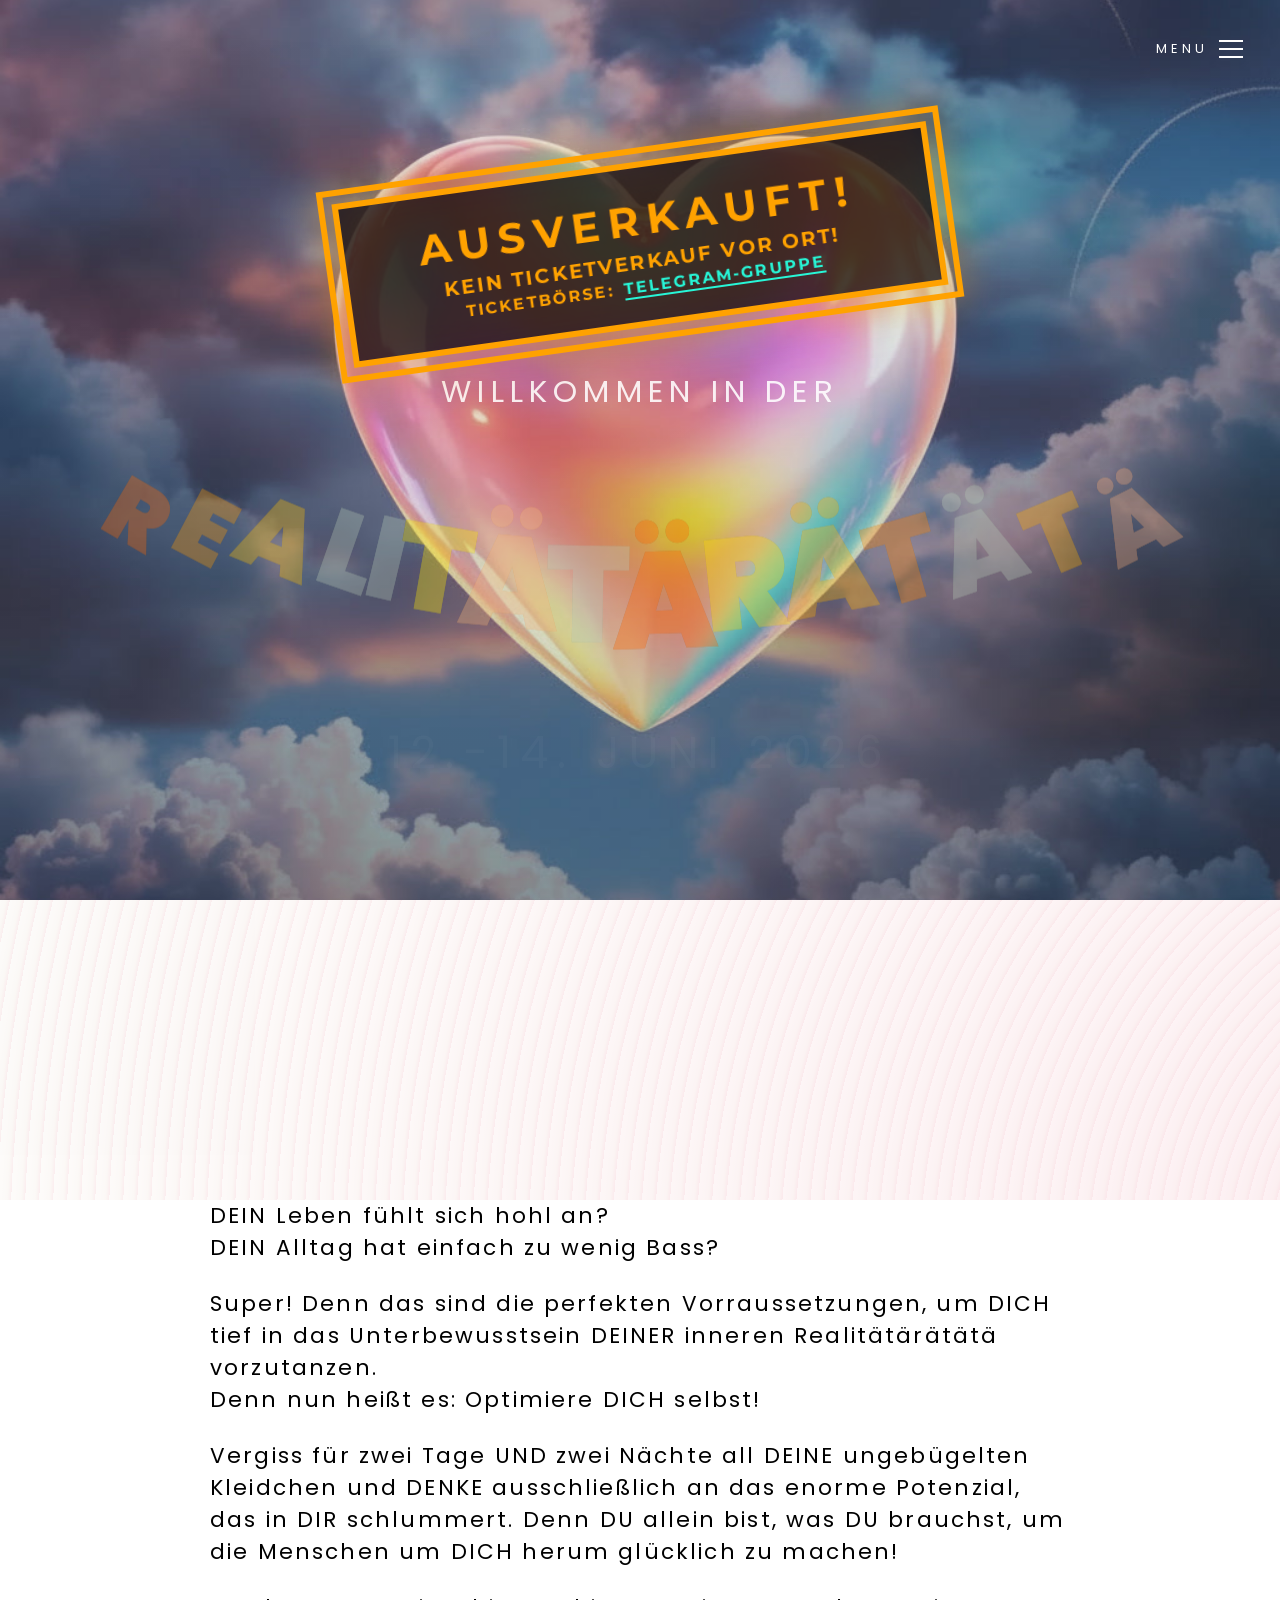
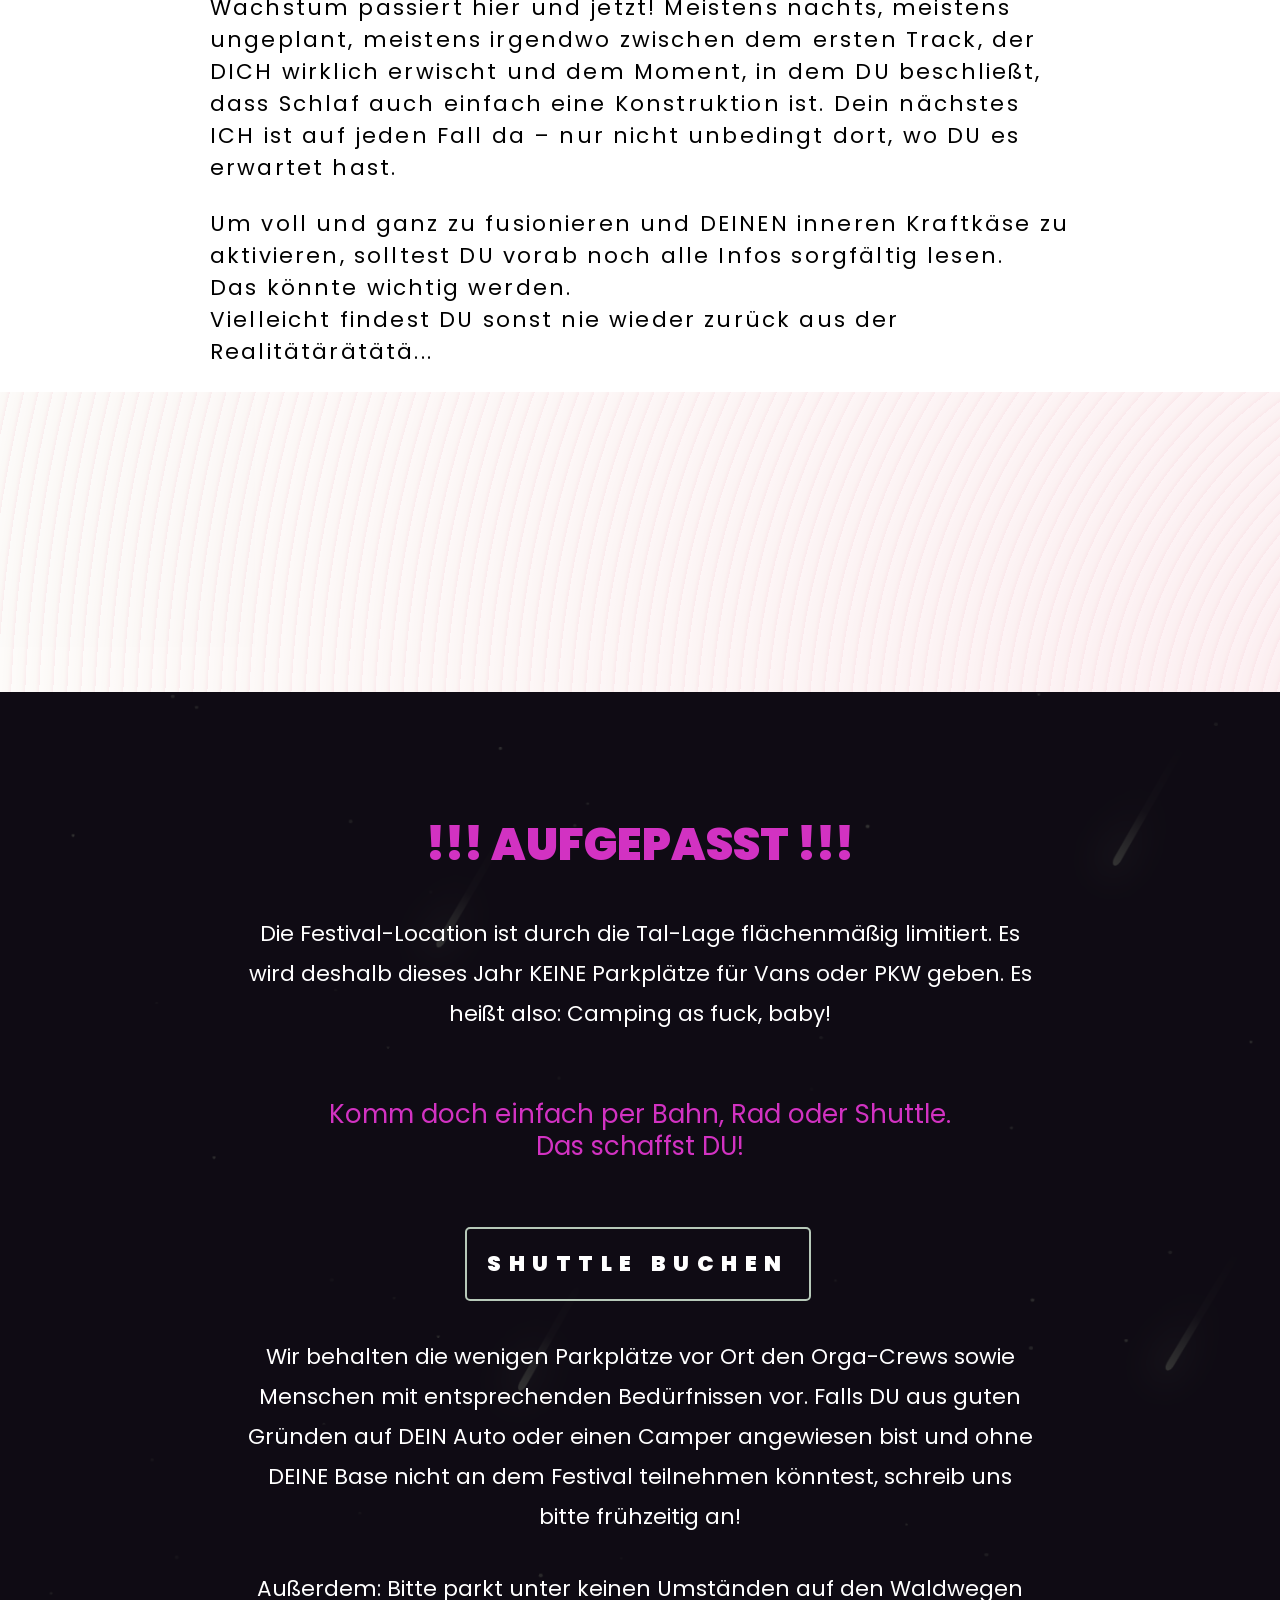
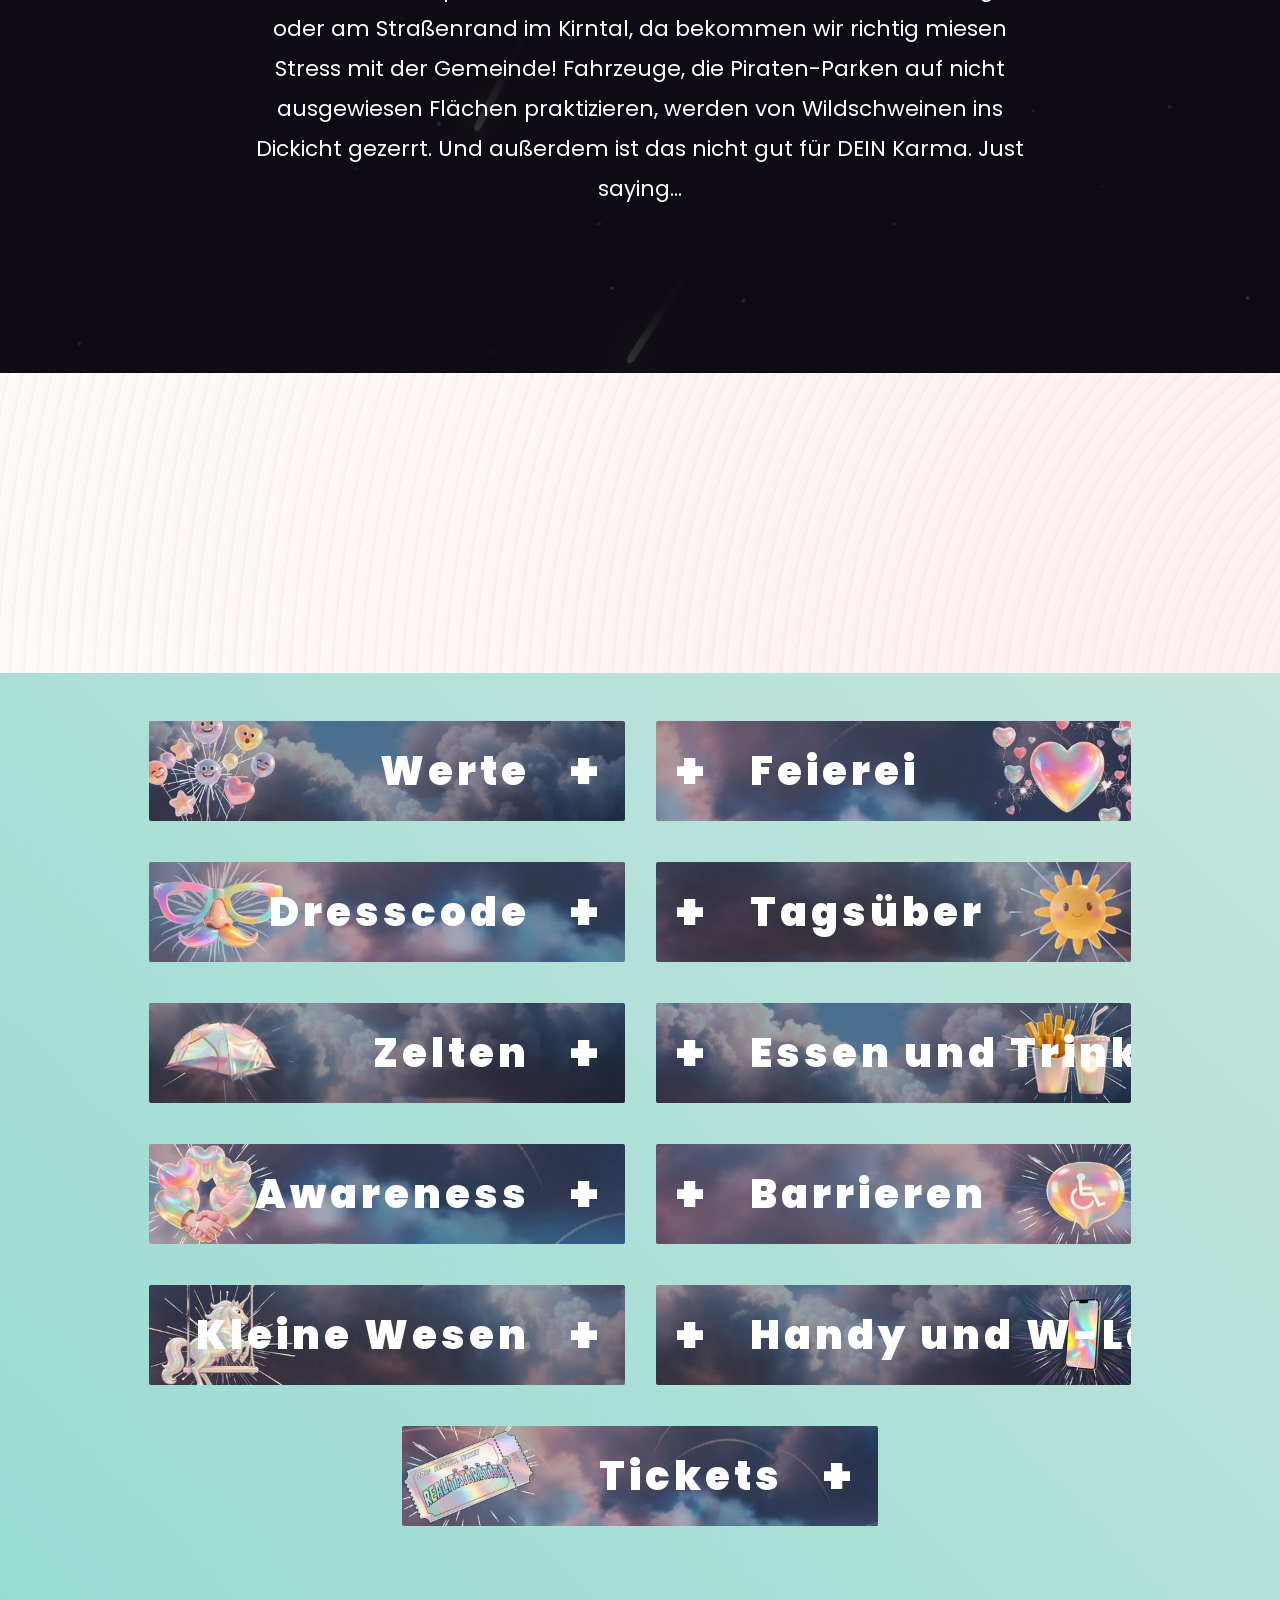
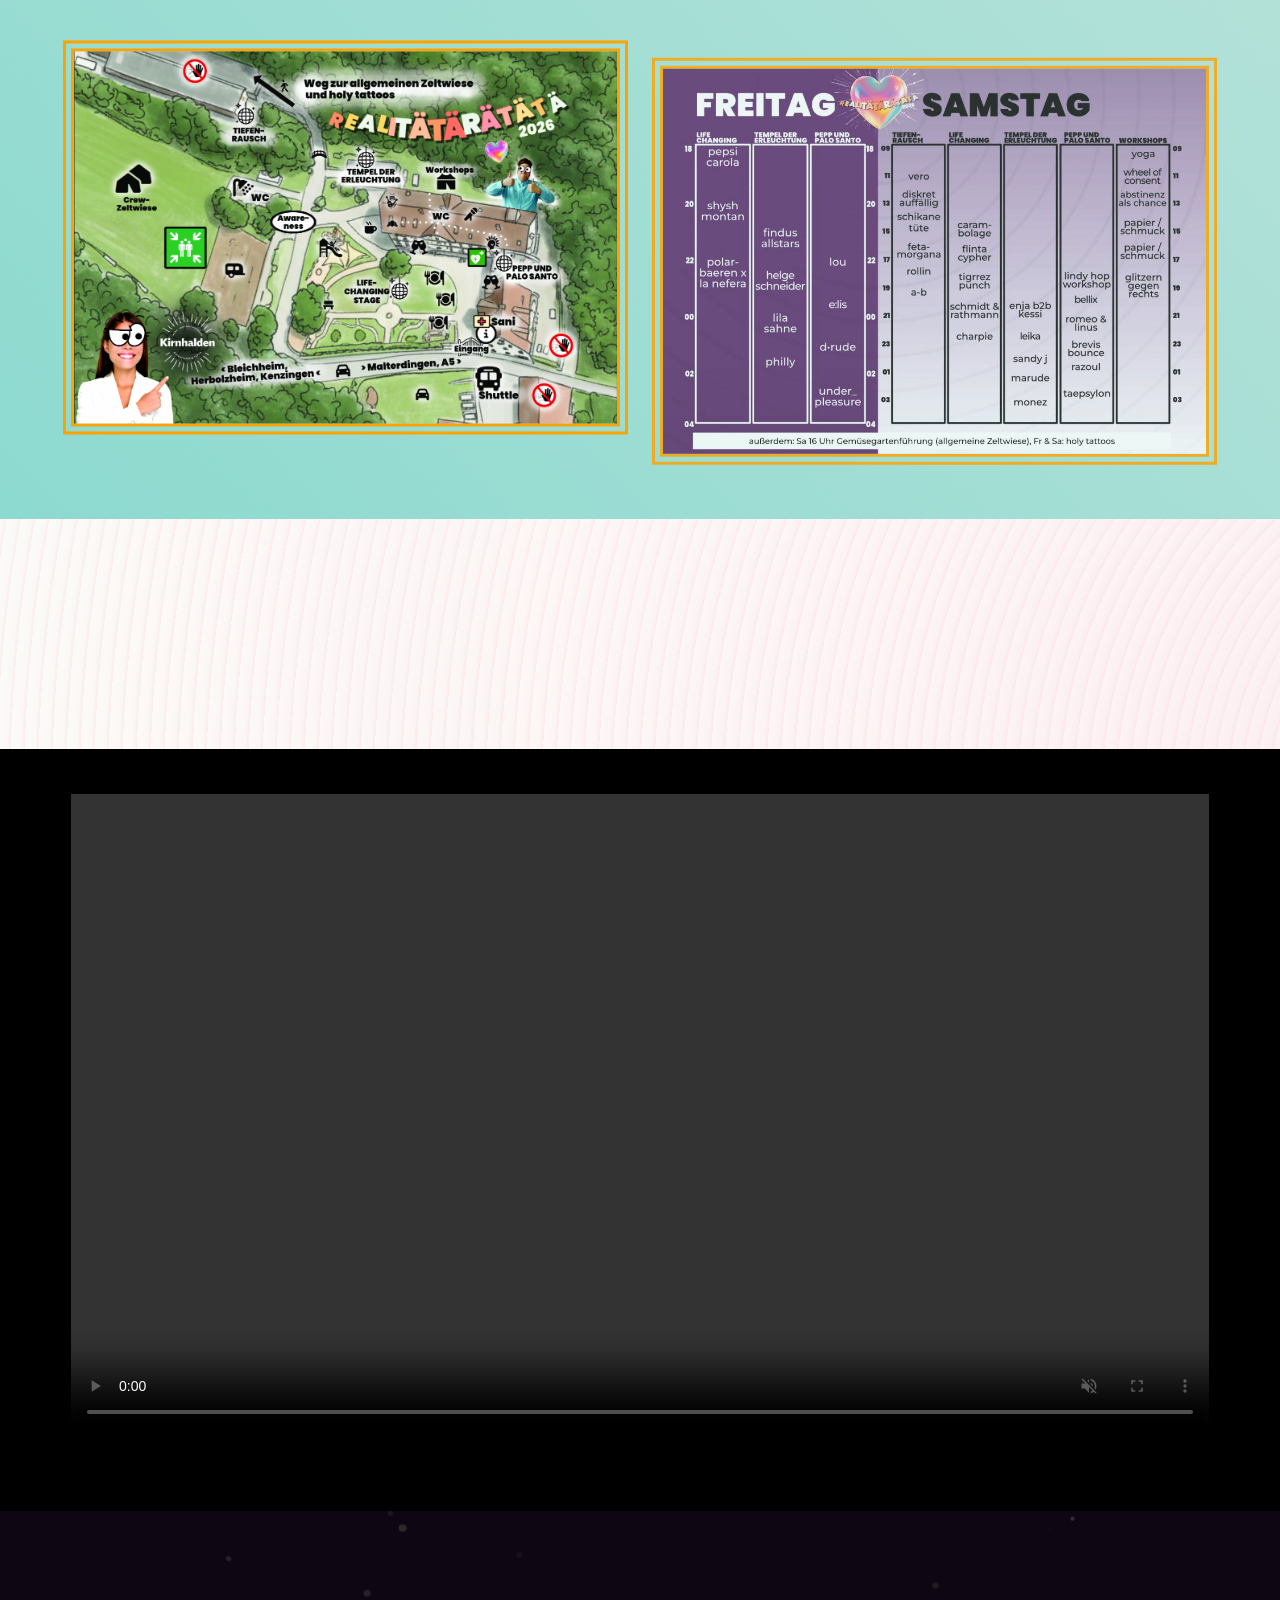
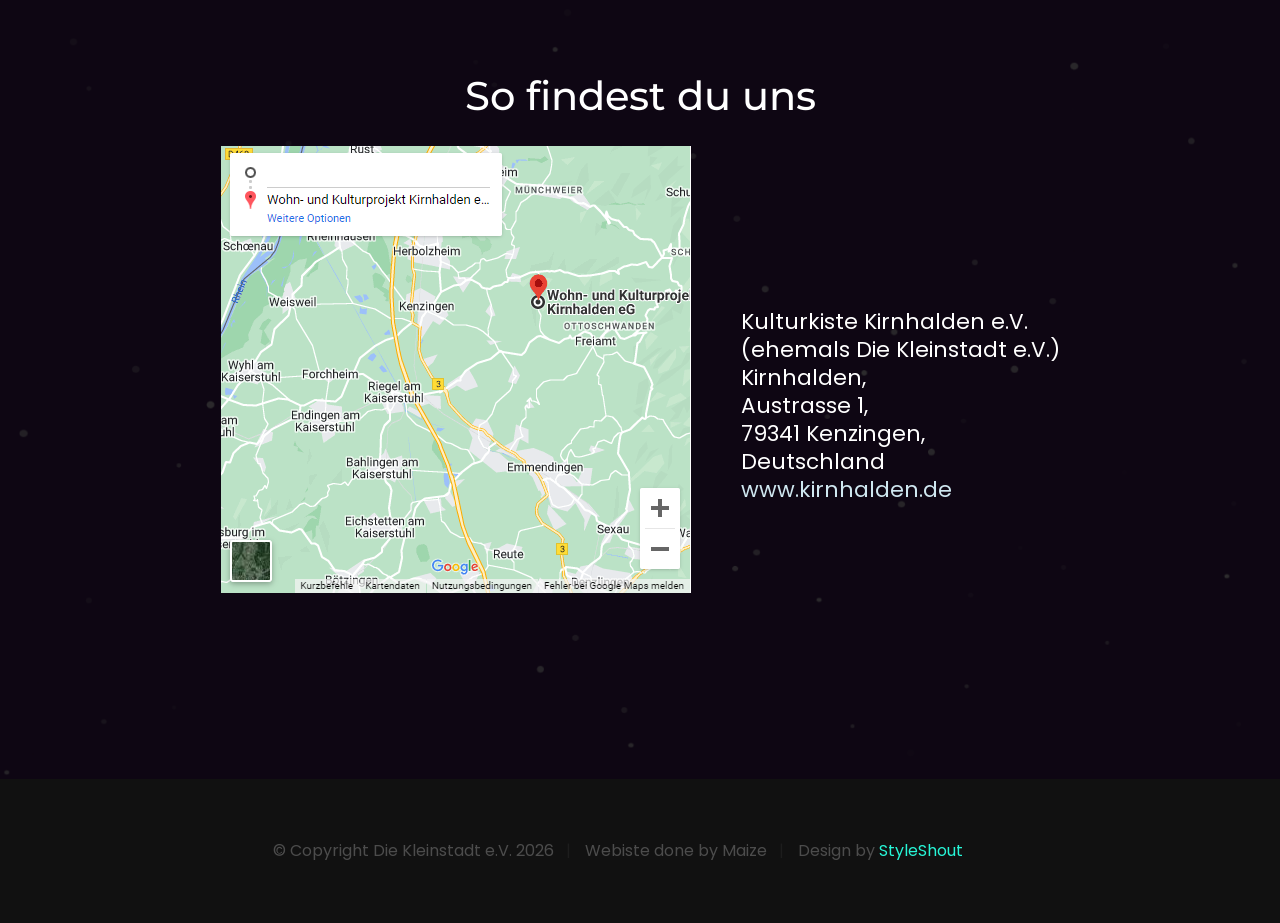
==== commit f62e8089: "last tewaks" ====
--- a/index.html
+++ b/index.html
@@ -76,8 +76,20 @@
             <section id="intro" class="s-intro target-section">
                 <div class="s-intro__bg rellax" data-rellax-speed="-5"></div>
                 <div class="s-intro__godrays"></div>
+
                 <div class="row s-intro__content">
                     <div class="column lg-12 s-intro__content-inner">
+
+                        <!-- Ausverkauft-Stempel
+                        ----------------------------------------------- -->
+                        <div class="s-intro__stamp" aria-label="Ausverkauft">
+                            <div class="stamp-box">
+                                <p class="stamp-title">Ausverkauft!</p>
+                                <p class="stamp-sub">Kein Ticketverkauf vor&nbsp;Ort!</p>
+                                <p class="stamp-link">Ticketb&ouml;rse:&ensp;<a href="https://t.me/+_MRz-FgMnfpkYzZi" target="_blank" rel="noopener noreferrer">Telegram-Gruppe</a></p>
+                            </div>
+                        </div>
+
                         <h3 class="s-intro__pretitle">
                             Willkommen in der </h3>
                         <!-- <img class="s-intro__title" src="images/headline.png" alt="Homepage"> -->
@@ -608,6 +620,25 @@
                     <div id="info-accordion" class="info-accordion" aria-label="Info Accordion"></div>
                 </div>
 
+                <!-- Lageplan & Lineup
+                ----------------------------------------------- -->
+                <div class="row s-infoimages" data-animate-block>
+                    <div class="column lg-6 tab-12 s-infoimages__item" data-animate-el>
+                        <figure class="s-infoimages__figure">
+                            <button class="s-infoimages__trigger" data-img="images/lageplan.png" data-caption="Lageplan" aria-label="Lageplan vergr&ouml;&szlig;ern">
+                                <img src="images/lageplan.png" alt="Lageplan" loading="lazy">
+                            </button>
+                        </figure>
+                    </div>
+                    <div class="column lg-6 tab-12 s-infoimages__item" data-animate-el>
+                        <figure class="s-infoimages__figure">
+                            <button class="s-infoimages__trigger" data-img="images/lineup_farbig_kl.jpg" data-caption="Lineup" aria-label="Lineup vergr&ouml;&szlig;ern">
+                                <img src="images/lineup_farbig_kl.jpg" alt="Lineup" loading="lazy">
+                            </button>
+                        </figure>
+                    </div>
+                </div>
+
             </section>
 
             <section id="spruch4" class="s-spruch">
@@ -690,6 +721,16 @@
 
     <!-- Java Script
     ================================================== -->
+    <!-- Image lightbox dialog
+    ================================================== -->
+    <dialog id="img-lightbox" aria-label="Bild Vollansicht">
+        <button class="img-lightbox__close" aria-label="Schlie&szlig;en">&times;</button>
+        <figure class="img-lightbox__figure">
+            <img class="img-lightbox__img" src="" alt="">
+            <figcaption class="img-lightbox__caption"></figcaption>
+        </figure>
+    </dialog>
+
     <script src="js/plugins.js"></script>
     <script src="js/main.js"></script>
 
--- a/css/styles.css
+++ b/css/styles.css
@@ -3924,12 +3924,223 @@
 }
 
 
-/* ===================================================================
- * # ABOUT
- *
- *
- * ------------------------------------------------------------------- */
-.s-about {
+/* --------------------------------------------------------------------
+ * ## intro stamp (ausverkauft)
+ * -------------------------------------------------------------------- */
+.s-intro__stamp {
+    display: block;
+    width: clamp(28rem, 50vw, 60rem);
+    margin: 0 auto var(--vspace-1);
+    transform: rotate(-8deg);
+    filter: drop-shadow(0 0 20px rgba(255, 162, 0, 0.55));
+    z-index: 5;
+    position: relative;
+}
+
+.s-intro__stamp .stamp-box {
+    border: 6px solid var(--accent-3);
+    outline: 6px solid var(--accent-3);
+    outline-offset: 8px;
+    padding: 2.4rem 3.6rem;
+    background: rgba(8, 4, 16, 0.72);
+    text-align: center;
+    font-family: var(--font-1);
+    font-weight: 800;
+    text-transform: uppercase;
+    letter-spacing: 0.12em;
+    color: var(--accent-3);
+}
+
+.s-intro__stamp .stamp-box p {
+    margin: 0;
+    line-height: 1.35;
+}
+
+.s-intro__stamp .stamp-title {
+    font-size: clamp(2.8rem, 5vw, 4.2rem);
+    letter-spacing: 0.2em;
+    margin-bottom: 0.4em;
+}
+
+.s-intro__stamp .stamp-sub {
+    font-size: clamp(1.4rem, 2.4vw, 2rem);
+    margin-bottom: 0.3em;
+}
+
+.s-intro__stamp .stamp-link {
+    font-size: clamp(1.2rem, 1.8vw, 1.6rem);
+    margin-top: 0.8em;
+}
+
+.s-intro__stamp .stamp-link a {
+    color: var(--accent-1);
+    text-decoration: none;
+    border-bottom: 2px solid var(--accent-1);
+    transition: color 0.2s, border-color 0.2s;
+}
+
+.s-intro__stamp .stamp-link a:hover,
+.s-intro__stamp .stamp-link a:focus {
+    color: var(--color-white);
+    border-bottom-color: var(--color-white);
+    outline: none;
+}
+
+@media screen and (max-width: 600px) {
+    .s-intro__stamp {
+        width: 90vw;
+        transform: rotate(-5deg);
+    }
+
+    .s-intro__stamp .stamp-box {
+        padding: 2rem 2.8rem;
+        outline-offset: 6px;
+    }
+}
+
+
+/* --------------------------------------------------------------------
+ * ## info images (lageplan & lineup)
+ * -------------------------------------------------------------------- */
+.s-infoimages {
+    max-width: var(--width-grid-max);
+    padding-top: var(--vspace-2);
+    padding-bottom: var(--vspace-2);
+    gap: var(--vspace-1) 0;
+    align-items: flex-start;
+}
+
+.s-infoimages__item {
+    padding: 0 var(--gutter);
+}
+
+.s-infoimages__figure {
+    margin: 0;
+}
+
+.s-infoimages__figure img {
+    display: block;
+    width: 100%;
+    height: auto;
+    border: 3px solid var(--accent-3);
+    outline: 3px solid var(--accent-3);
+    outline-offset: 5px;
+}
+
+.s-infoimages__trigger {
+    display: block;
+    width: 100%;
+    padding: 0;
+    background: none;
+    border: none;
+    cursor: zoom-in;
+}
+
+.s-infoimages__trigger:focus-visible img {
+    outline: 3px solid var(--accent-1);
+    outline-offset: 4px;
+}
+
+/* image lightbox dialog */
+#img-lightbox {
+    padding: 0;
+    border: none;
+    background: transparent;
+    max-width: 100vw;
+    max-height: 100vh;
+    width: 100vw;
+    height: 100vh;
+}
+
+#img-lightbox::backdrop {
+    background: rgba(8, 4, 16, 0.92);
+}
+
+.img-lightbox__figure {
+    margin: 0;
+    display: flex;
+    flex-direction: column;
+    align-items: center;
+    justify-content: center;
+    height: 100vh;
+    padding: 2.4rem;
+    box-sizing: border-box;
+    gap: 1.6rem;
+}
+
+.img-lightbox__img {
+    display: block;
+    max-width: 100%;
+    max-height: calc(100vh - 10rem);
+    width: auto;
+    height: auto;
+    object-fit: contain;
+    border: 3px solid var(--accent-3);
+    outline: 3px solid var(--accent-3);
+    outline-offset: 5px;
+}
+
+.img-lightbox__caption {
+    font-family: var(--font-1);
+    font-weight: 700;
+    font-size: var(--text-md);
+    text-transform: uppercase;
+    letter-spacing: 0.15em;
+    color: var(--accent-3);
+    text-align: center;
+}
+
+.img-lightbox__close {
+    position: fixed;
+    top: 2rem;
+    right: 2.4rem;
+    background: none;
+    border: 2px solid var(--accent-3);
+    color: var(--accent-3);
+    font-size: 3.2rem;
+    line-height: 1;
+    width: 5rem;
+    height: 5rem;
+    cursor: pointer;
+    display: flex;
+    align-items: center;
+    justify-content: center;
+    transition: color 0.2s, border-color 0.2s;
+    z-index: 1;
+}
+
+.img-lightbox__close:hover,
+.img-lightbox__close:focus {
+    color: var(--color-white);
+    border-color: var(--color-white);
+    outline: none;
+}
+
+.s-infoimages__figure figcaption {
+    margin-top: 1.4rem;
+    font-family: var(--font-1);
+    font-weight: 700;
+    font-size: var(--text-md);
+    text-transform: uppercase;
+    letter-spacing: 0.15em;
+    color: var(--accent-3);
+    text-align: center;
+}
+
+@media screen and (max-width: 800px) {
+    .s-infoimages {
+        padding-top: var(--vspace-1_5);
+        padding-bottom: var(--vspace-1_5);
+    }
+
+    .s-infoimages__item {
+        width: 100%;
+    }
+
+    .s-infoimages__item + .s-infoimages__item {
+        margin-top: var(--vspace-1);
+    }
+}
     --text-desc-size: 5.2rem;
     --text-multiplier: 1;
 
